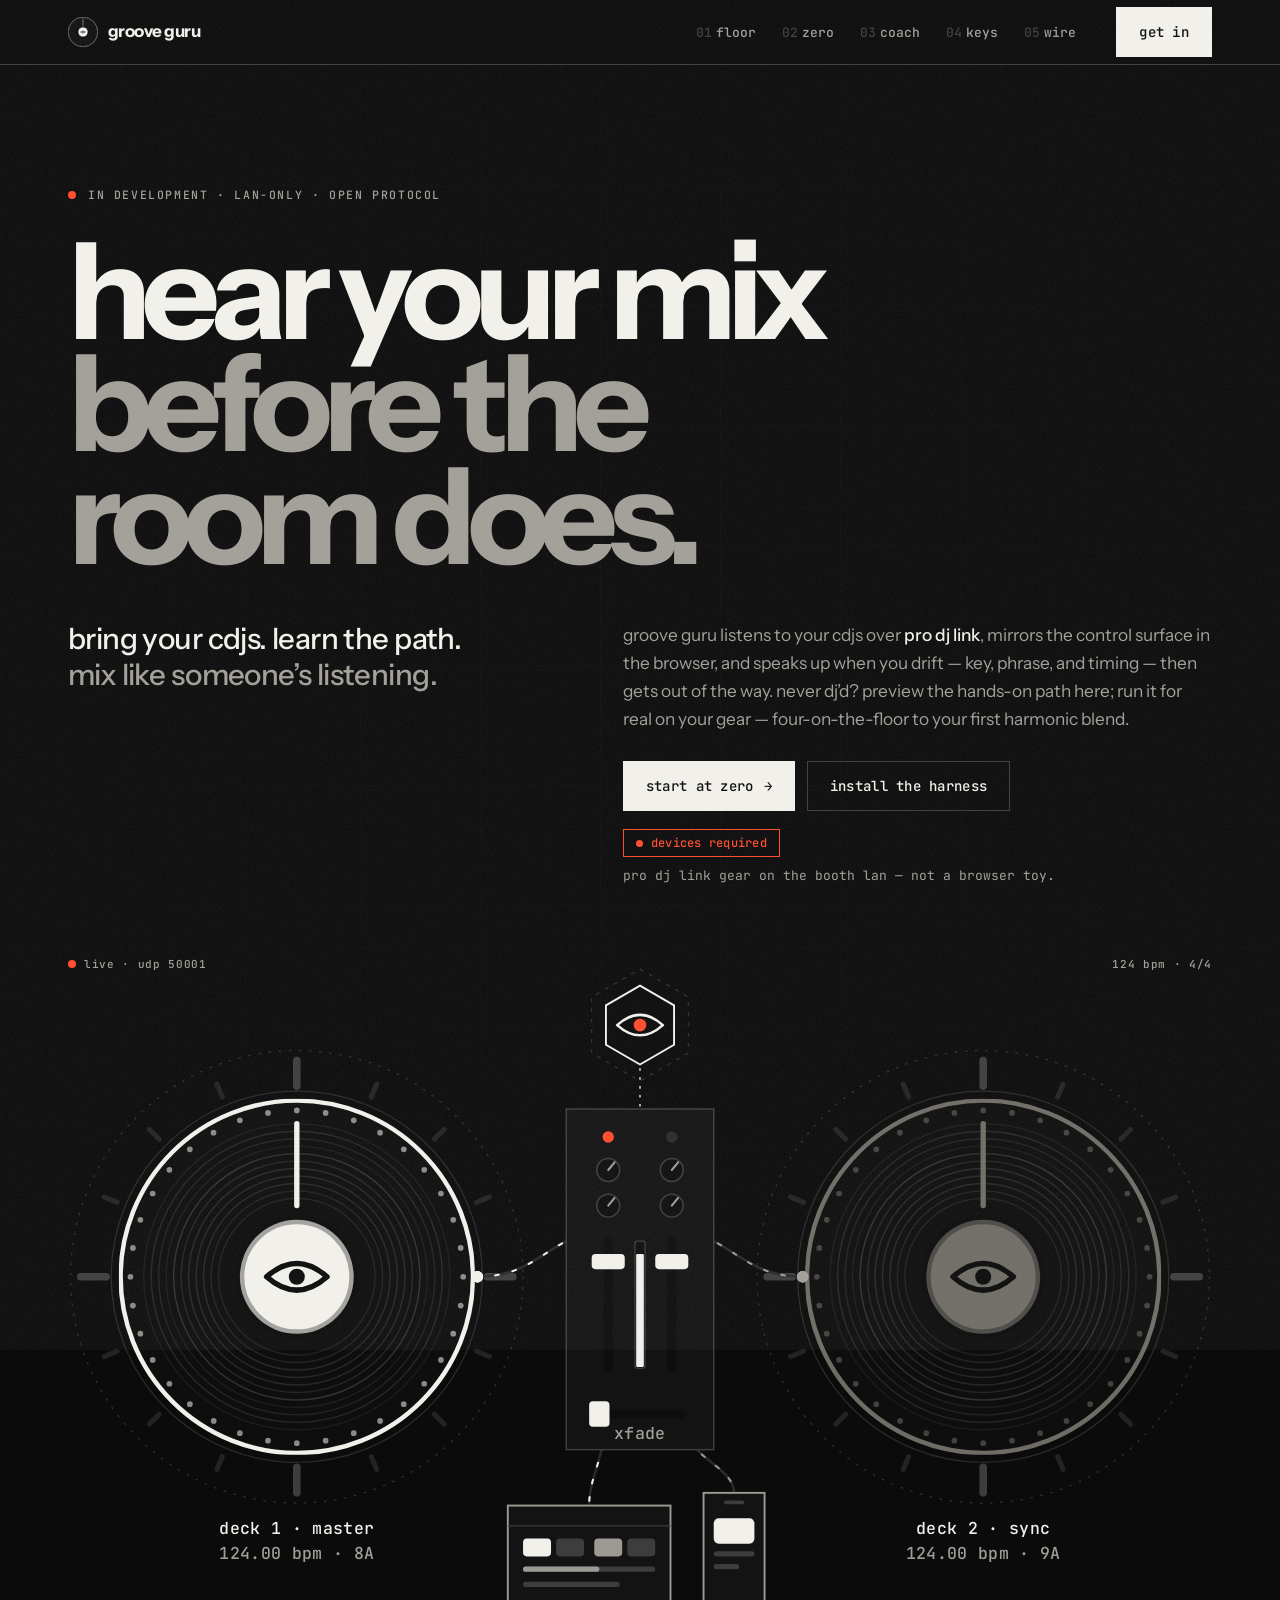
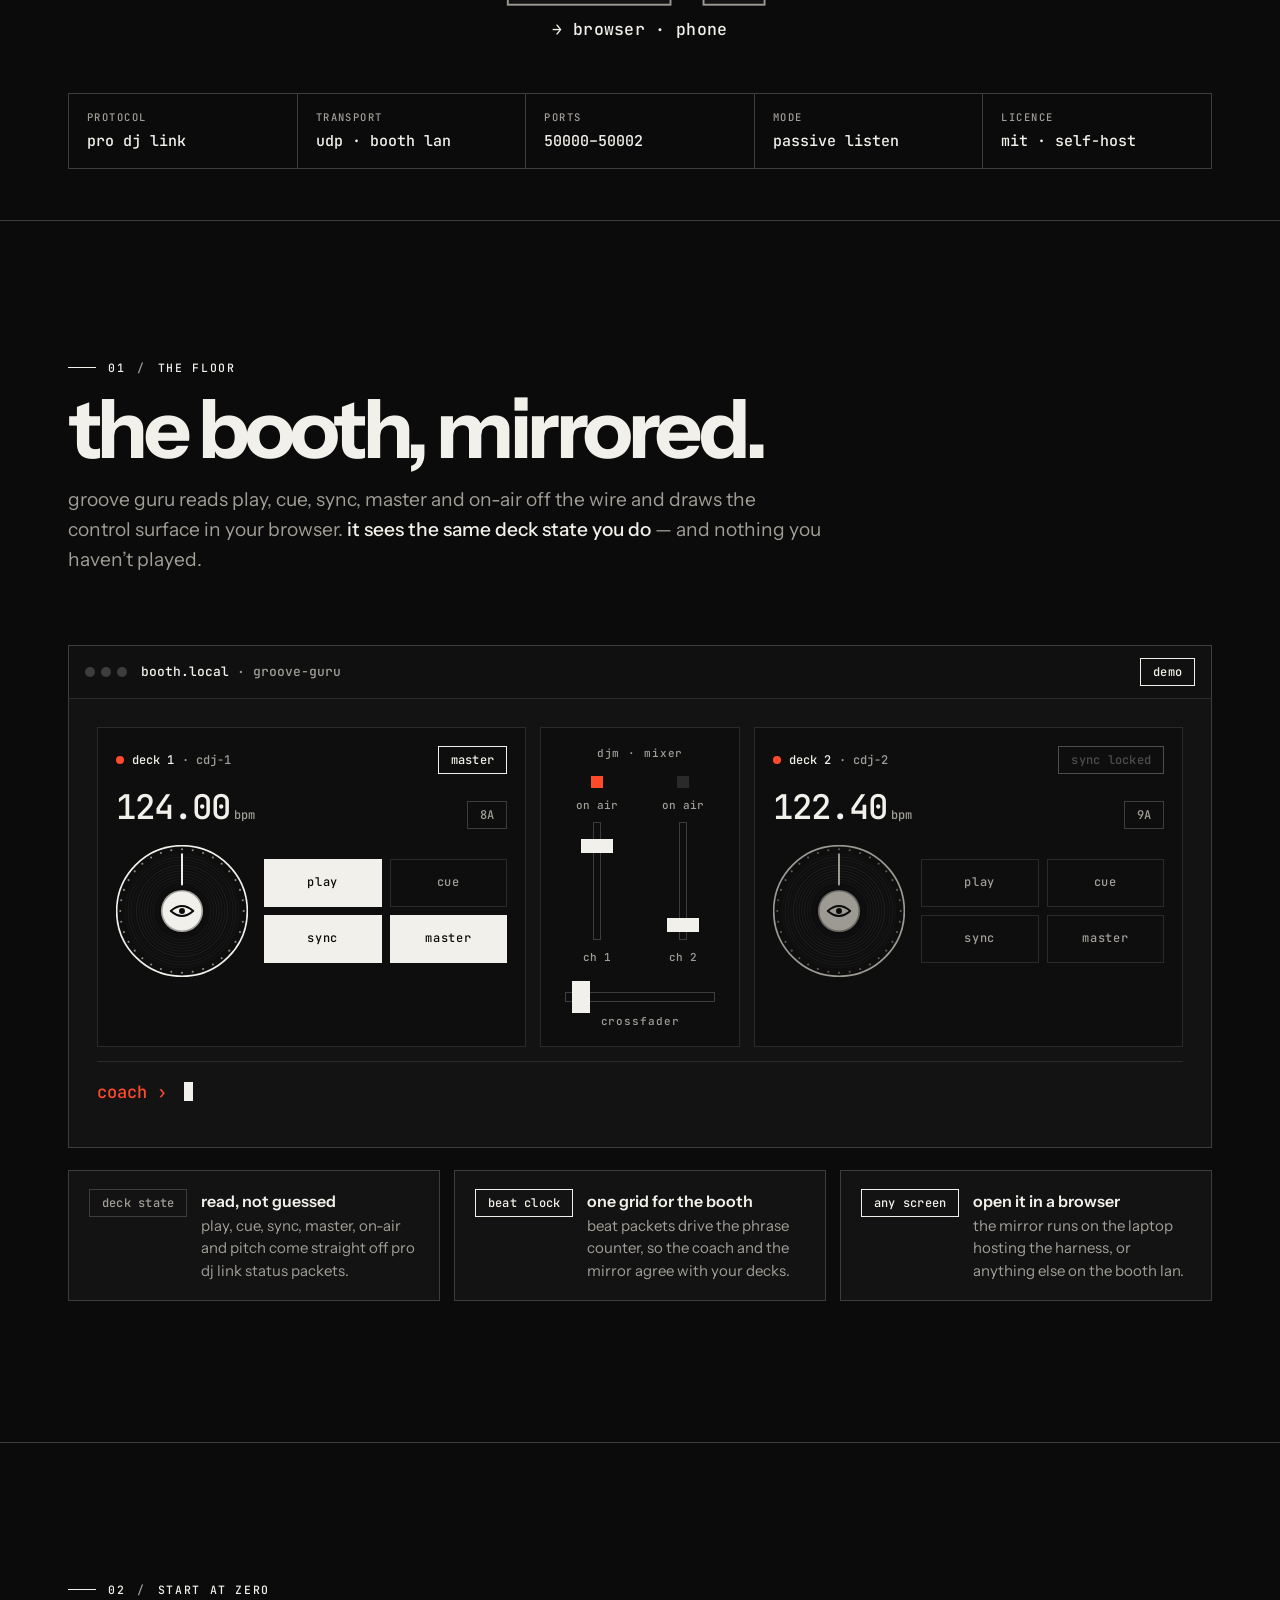
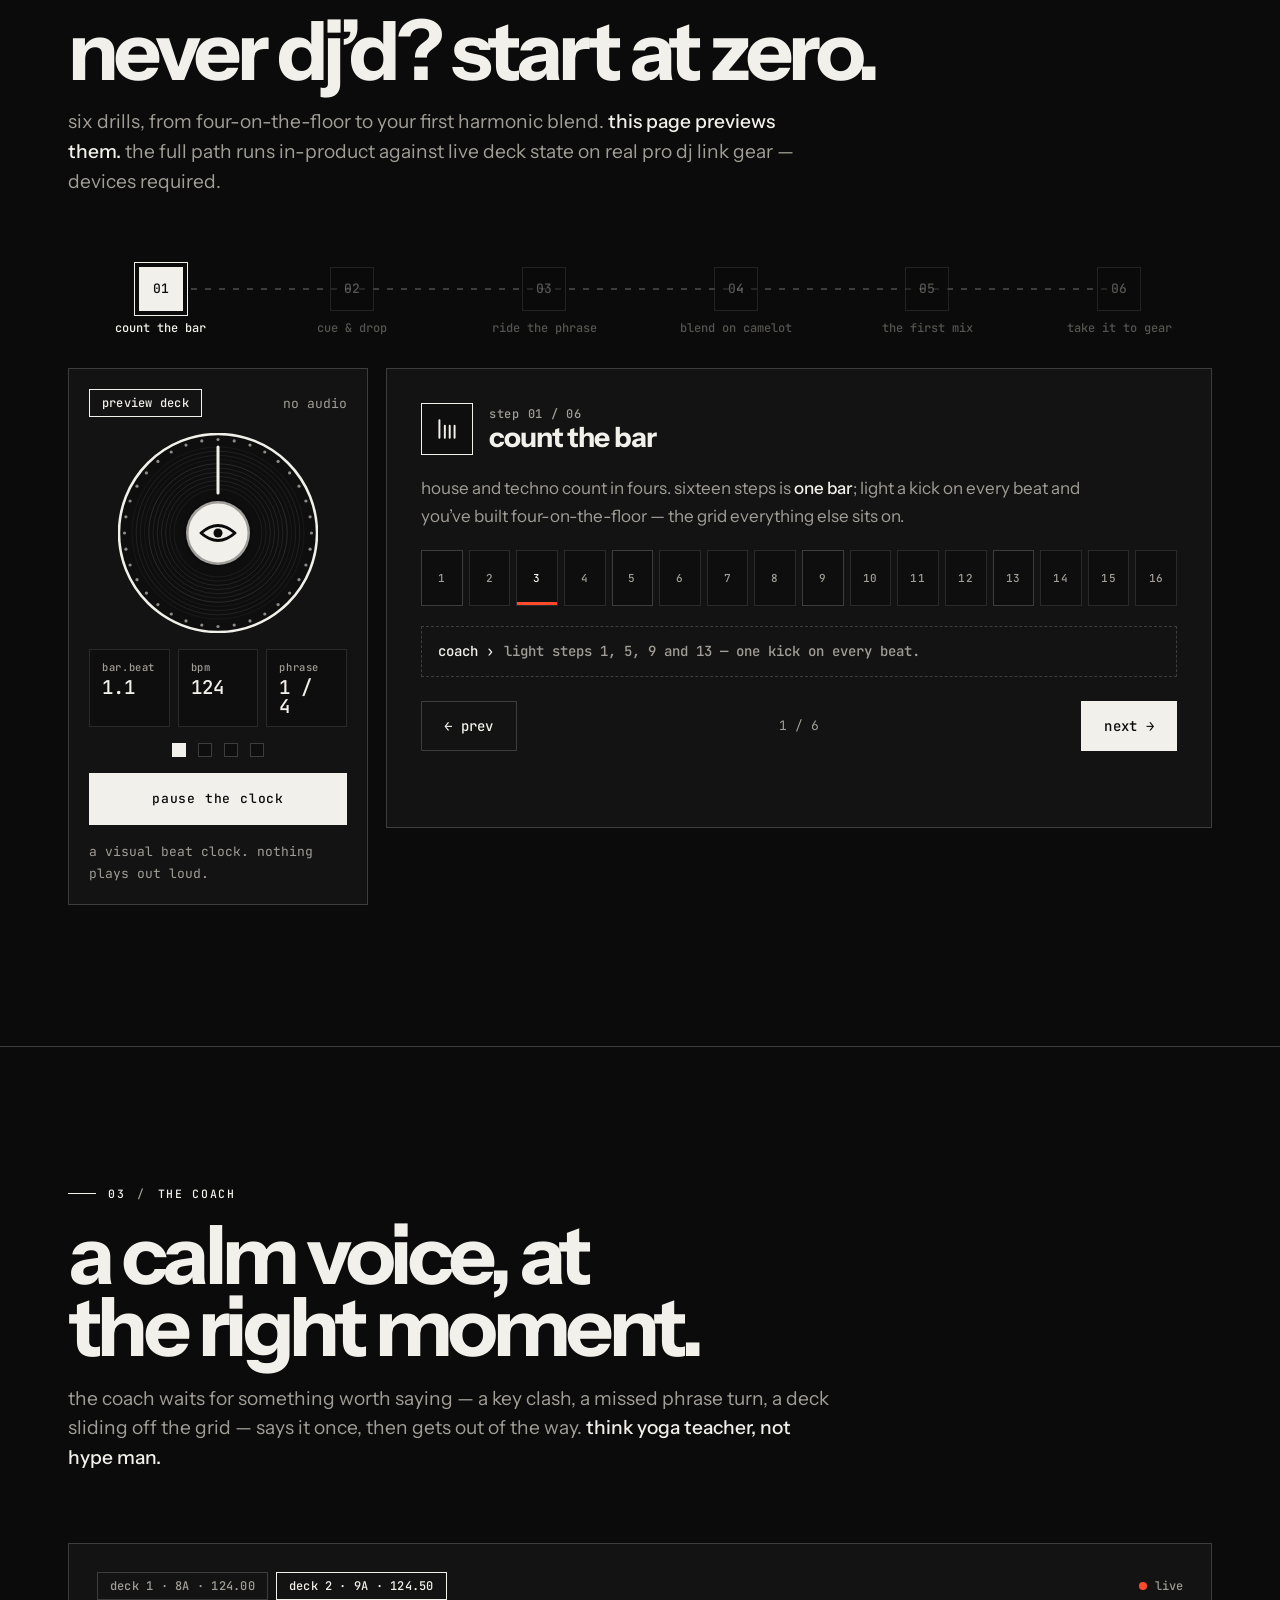
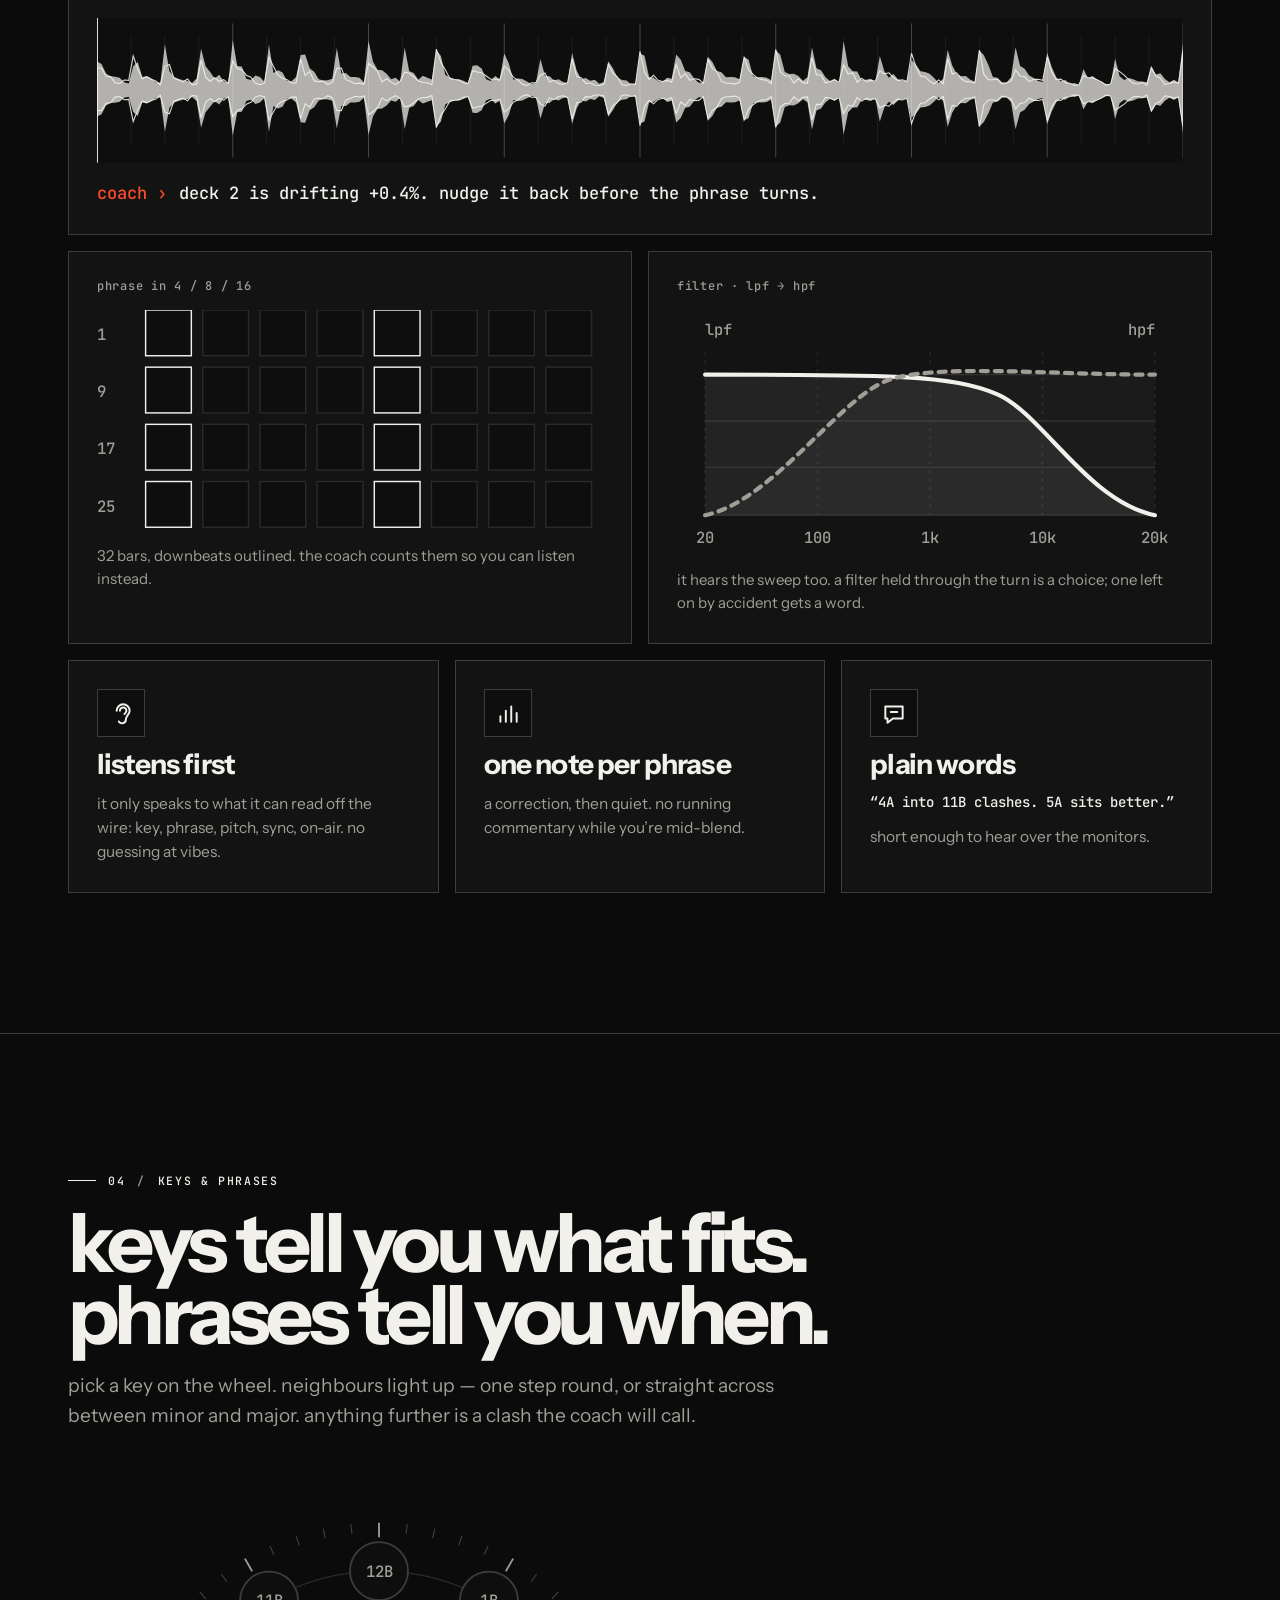
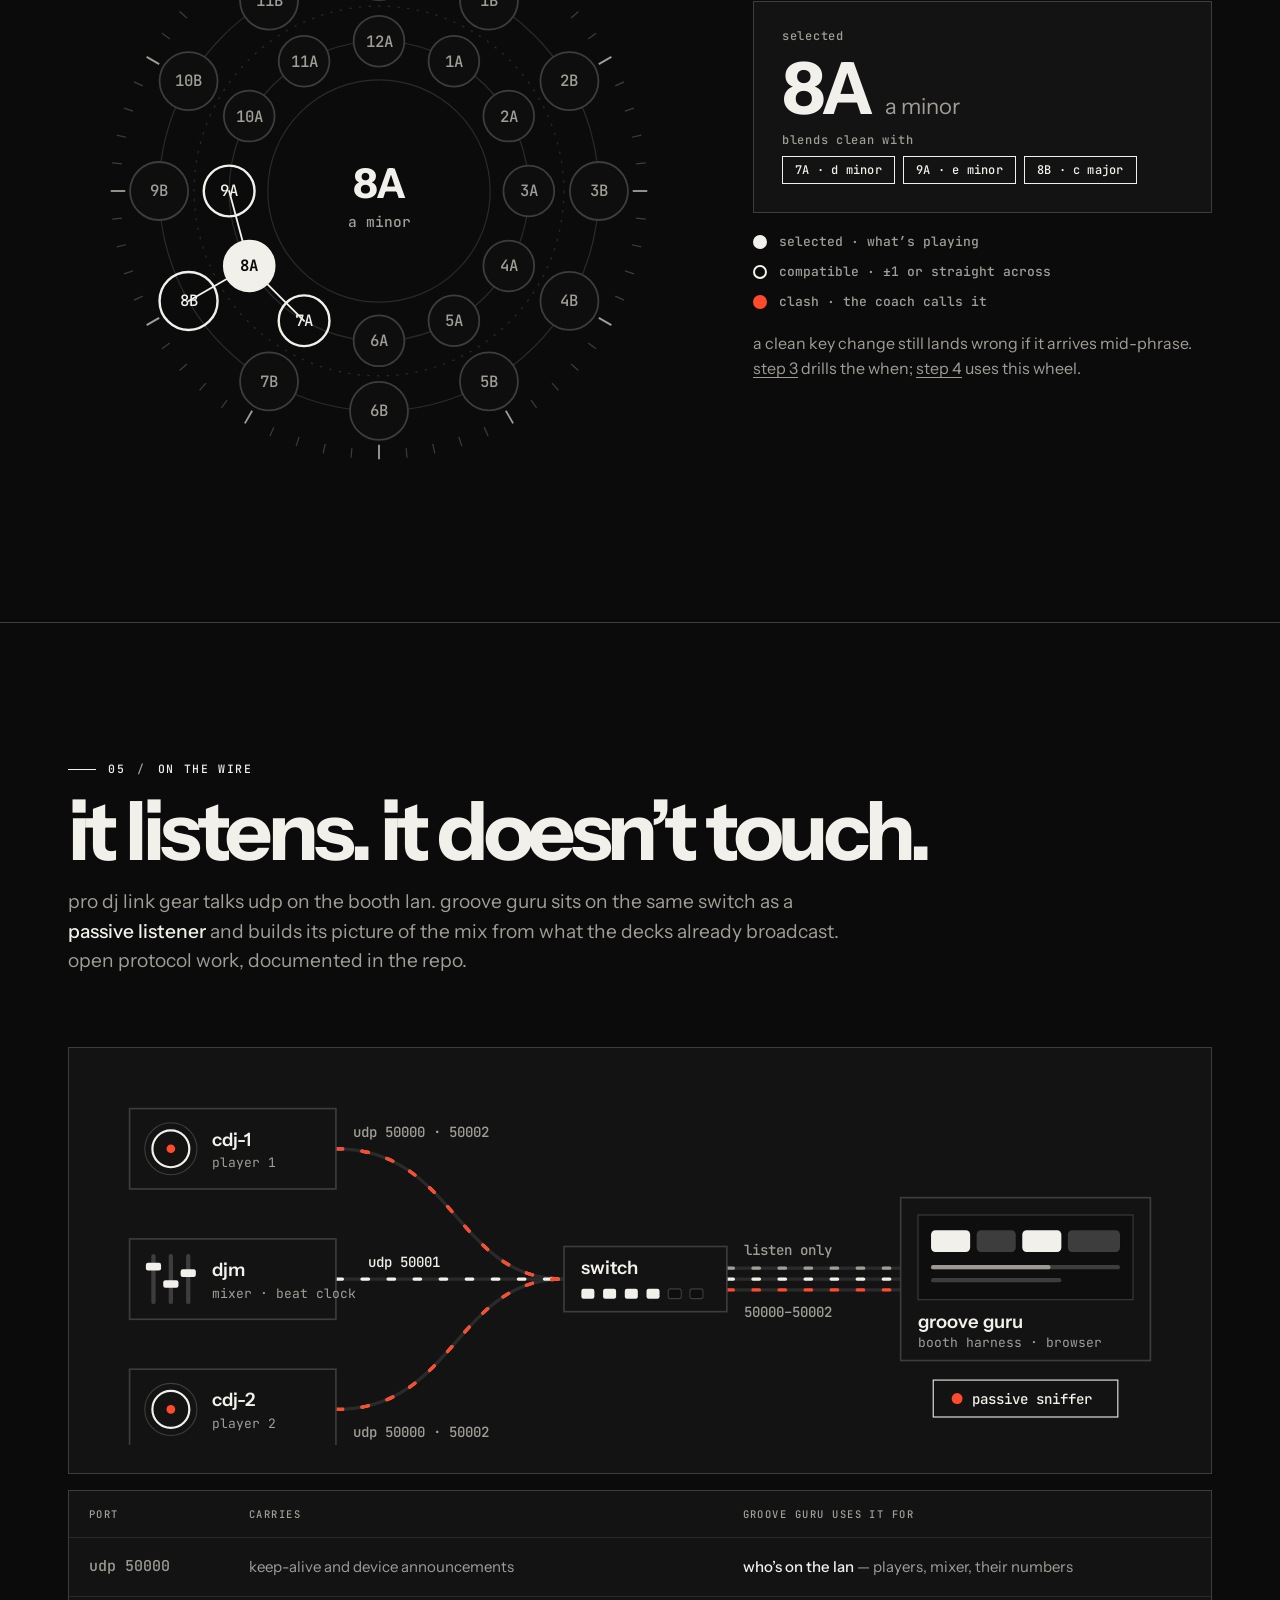
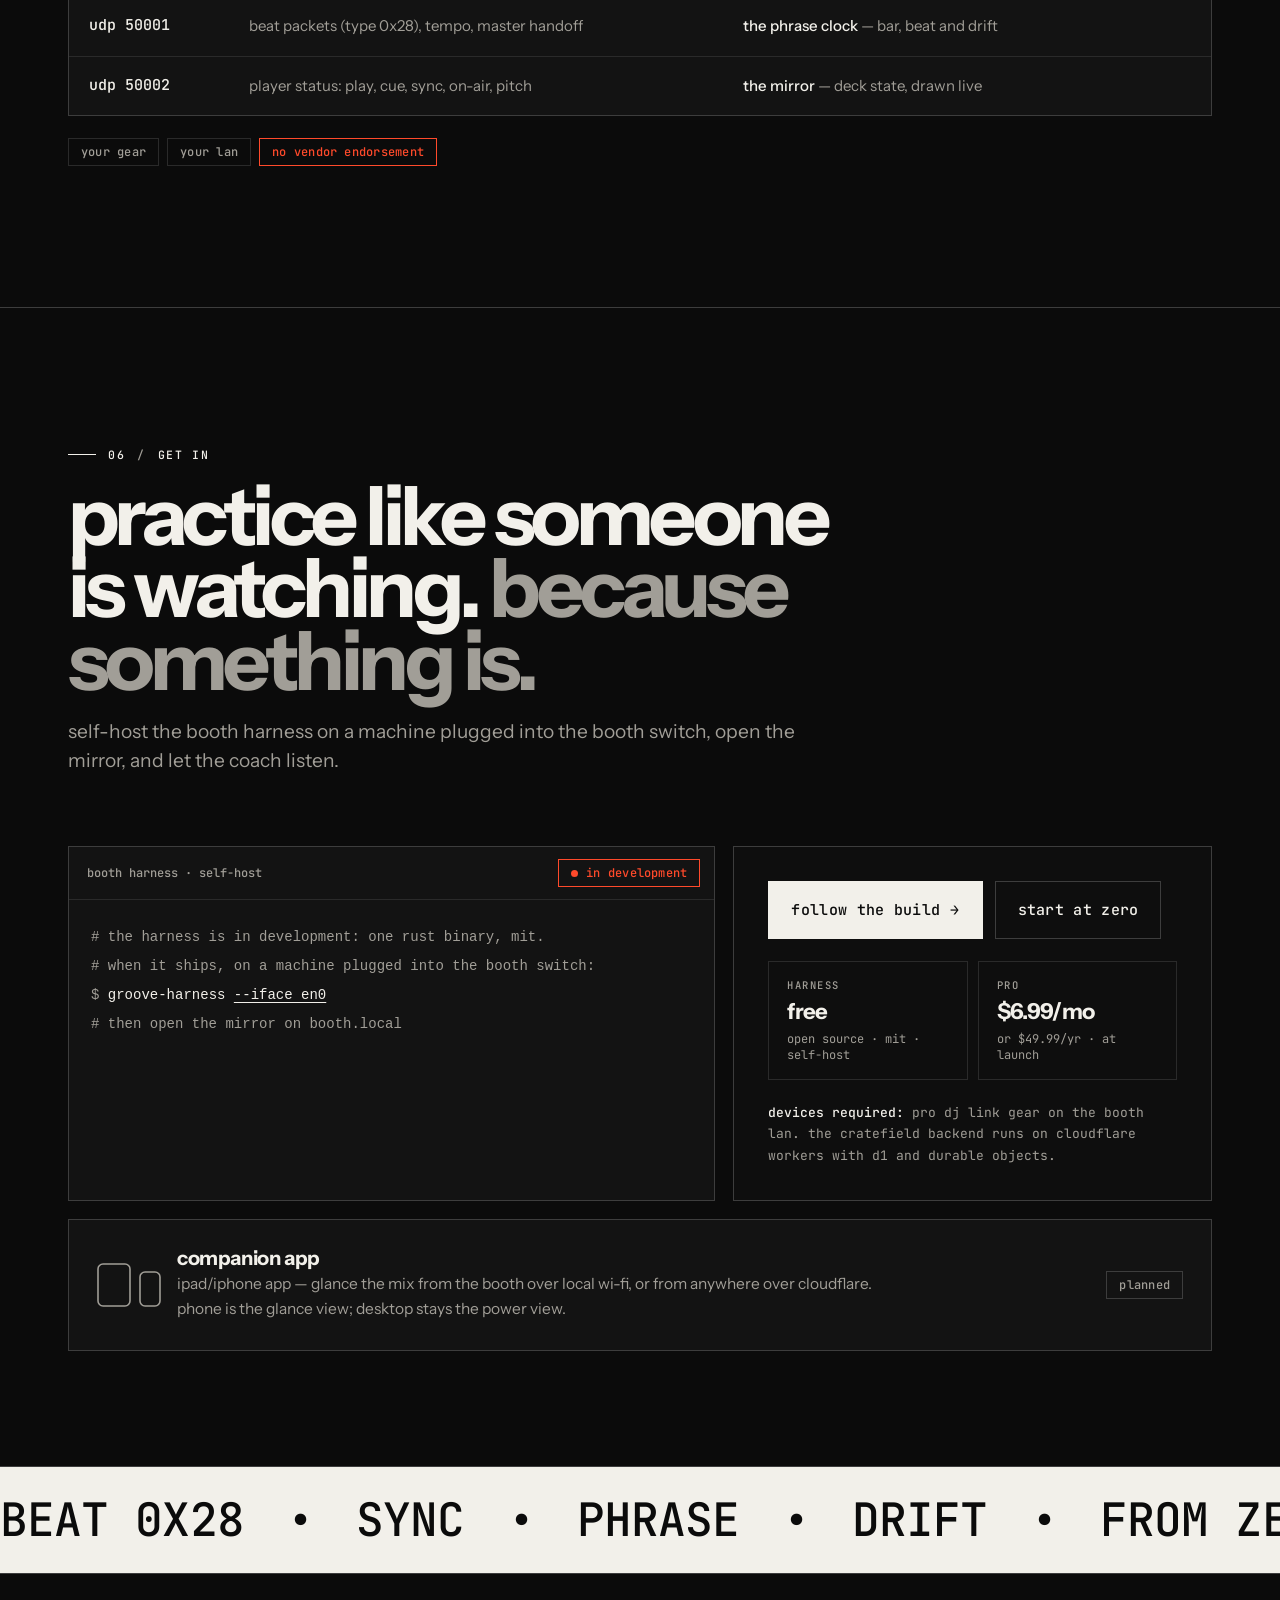
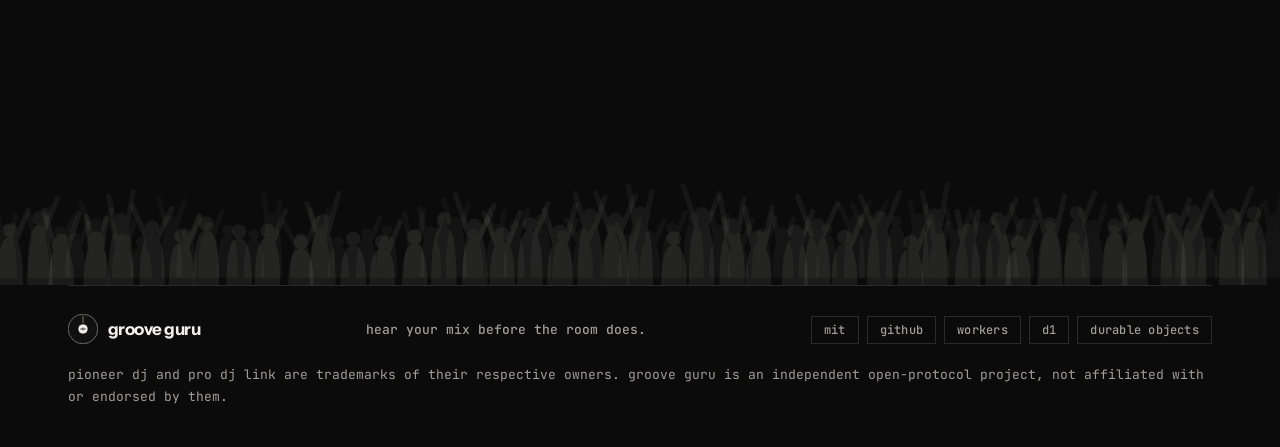
==== index.html @ 41211558 "Concrete restyle from Claude Design; move to groove.guru Takes the updated design: monochrome off-wh" ====
<!doctype html>
<html lang="en">
<head>
<meta charset="utf-8">
<meta name="viewport" content="width=device-width, initial-scale=1">
<title>groove guru — hear your mix before the room does.</title>
<meta name="description" content="a dj tutor that listens to your pro dj link gear on the booth lan, mirrors the decks in your browser and coaches key, phrase and timing. devices required. preview the zero → booth path free.">
<link rel="canonical" href="https://groove.guru/">
<meta name="robots" content="index, follow">
<meta name="theme-color" content="#0b0b0b">
<meta name="color-scheme" content="dark">
<meta property="og:type" content="website">
<meta property="og:site_name" content="groove guru">
<meta property="og:title" content="groove guru — hear your mix before the room does.">
<meta property="og:description" content="practice like someone is watching. because something is. a dj tutor for pro dj link gear.">
<meta property="og:url" content="https://groove.guru/">
<meta property="og:image" content="https://groove.guru/assets/og.png">
<meta property="og:image:width" content="1200">
<meta property="og:image:height" content="630">
<meta property="og:image:alt" content="groove guru: two platters around a mixer, off-white on black">
<meta name="twitter:card" content="summary_large_image">
<meta name="twitter:title" content="groove guru — hear your mix before the room does.">
<meta name="twitter:description" content="practice like someone is watching. because something is.">
<meta name="twitter:image" content="https://groove.guru/assets/og.png">
<link rel="icon" href="/assets/favicon.svg" type="image/svg+xml">
<link rel="apple-touch-icon" href="/assets/apple-touch-icon.png">
<link rel="manifest" href="/site.webmanifest">
<link rel="preconnect" href="https://fonts.googleapis.com">
<link rel="preconnect" href="https://fonts.gstatic.com" crossorigin>
<link rel="stylesheet" href="https://fonts.googleapis.com/css2?family=Instrument+Sans:wght@400;500;600;700&family=JetBrains+Mono:wght@400;500&display=swap">
<link rel="stylesheet" href="/assets/groove.css">
<script type="application/ld+json">[{"@context":"https://schema.org","@type":"Organization","name":"Groove Guru","url":"https://groove.guru/","logo":"https://groove.guru/assets/favicon.svg","sameAs":["https://github.com/Groove-Guru"]},{"@context":"https://schema.org","@type":"WebSite","name":"Groove Guru","url":"https://groove.guru/","description":"a dj tutor that listens to pro dj link gear on the booth lan and coaches your mix."},{"@context":"https://schema.org","@type":"SoftwareApplication","name":"Groove Guru","applicationCategory":"MultimediaApplication","operatingSystem":"macOS, Linux, Windows (booth harness); any modern browser (mirror)","description":"DJ tutor that listens to Pioneer Pro DJ Link gear on the LAN, mirrors deck state in the browser and coaches key, phrase and timing. Requires Pro DJ Link devices.","url":"https://groove.guru/","license":"https://opensource.org/licenses/MIT","offers":[{"@type":"Offer","name":"booth harness (open source)","price":"0","priceCurrency":"USD"},{"@type":"Offer","name":"Pro monthly","price":"6.99","priceCurrency":"USD","priceSpecification":{"@type":"UnitPriceSpecification","price":"6.99","priceCurrency":"USD","billingDuration":"P1M","unitCode":"MON"}},{"@type":"Offer","name":"Pro yearly","price":"49.99","priceCurrency":"USD","priceSpecification":{"@type":"UnitPriceSpecification","price":"49.99","priceCurrency":"USD","billingDuration":"P1Y","unitCode":"ANN"}}]}]</script>
<script src="/assets/groove.js" defer></script>
</head>
<body id="top">
<a class="skip" href="#main">skip to content</a>
<svg width="0" height="0" style="position:absolute" aria-hidden="true" focusable="false"><defs>
<symbol id="gg-platter" viewBox="-100 -100 200 200"><circle r="99" fill="#0e0e0e" stroke="currentColor" stroke-width="2.5"/><g fill="currentColor" opacity=".55"><circle cx="93.5" cy="0" r="1.6"/><circle cx="92.1" cy="16.2" r="1.6"/><circle cx="87.9" cy="32" r="1.6"/><circle cx="81" cy="46.7" r="1.6"/><circle cx="71.6" cy="60.1" r="1.6"/><circle cx="60.1" cy="71.6" r="1.6"/><circle cx="46.8" cy="81" r="1.6"/><circle cx="32" cy="87.9" r="1.6"/><circle cx="16.2" cy="92.1" r="1.6"/><circle cx="0" cy="93.5" r="1.6"/><circle cx="-16.2" cy="92.1" r="1.6"/><circle cx="-32" cy="87.9" r="1.6"/><circle cx="-46.7" cy="81" r="1.6"/><circle cx="-60.1" cy="71.6" r="1.6"/><circle cx="-71.6" cy="60.1" r="1.6"/><circle cx="-81" cy="46.7" r="1.6"/><circle cx="-87.9" cy="32" r="1.6"/><circle cx="-92.1" cy="16.2" r="1.6"/><circle cx="-93.5" cy="0" r="1.6"/><circle cx="-92.1" cy="-16.2" r="1.6"/><circle cx="-87.9" cy="-32" r="1.6"/><circle cx="-81" cy="-46.8" r="1.6"/><circle cx="-71.6" cy="-60.1" r="1.6"/><circle cx="-60.1" cy="-71.6" r="1.6"/><circle cx="-46.8" cy="-81" r="1.6"/><circle cx="-32" cy="-87.9" r="1.6"/><circle cx="-16.2" cy="-92.1" r="1.6"/><circle cx="0" cy="-93.5" r="1.6"/><circle cx="16.2" cy="-92.1" r="1.6"/><circle cx="32" cy="-87.9" r="1.6"/><circle cx="46.8" cy="-81" r="1.6"/><circle cx="60.1" cy="-71.6" r="1.6"/><circle cx="71.6" cy="-60.1" r="1.6"/><circle cx="81" cy="-46.8" r="1.6"/><circle cx="87.9" cy="-32" r="1.6"/><circle cx="92.1" cy="-16.2" r="1.6"/></g><circle r="86" fill="none" stroke="#3d3d3d" stroke-width=".8" opacity="0.3"/><circle r="81.8" fill="none" stroke="#3d3d3d" stroke-width=".8" opacity="0.55"/><circle r="77.6" fill="none" stroke="#3d3d3d" stroke-width=".8" opacity="0.47"/><circle r="73.4" fill="none" stroke="#3d3d3d" stroke-width=".8" opacity="0.32"/><circle r="69.2" fill="none" stroke="#3d3d3d" stroke-width=".8" opacity="0.77"/><circle r="65" fill="none" stroke="#3d3d3d" stroke-width=".8" opacity="0.52"/><circle r="60.8" fill="none" stroke="#3d3d3d" stroke-width=".8" opacity="0.58"/><circle r="56.6" fill="none" stroke="#3d3d3d" stroke-width=".8" opacity="0.56"/><circle r="52.4" fill="none" stroke="#3d3d3d" stroke-width=".8" opacity="0.56"/><circle r="48.2" fill="none" stroke="#3d3d3d" stroke-width=".8" opacity="0.45"/><circle r="44" fill="none" stroke="#3d3d3d" stroke-width=".8" opacity="0.42"/><path d="M0 -40V-86" stroke="currentColor" stroke-width="3" stroke-linecap="round"/><circle r="32" fill="currentColor"/><circle r="32" fill="none" stroke="#0b0b0b" stroke-opacity=".35" stroke-width="5"/><path d="M-17 0Q0 -15 17 0Q0 15 -17 0Z" fill="none" stroke="#0b0b0b" stroke-width="3" stroke-linejoin="round"/><circle r="4.5" fill="#0b0b0b"/></symbol>
<symbol id="gg-check" viewBox="0 0 24 24"><path d="M5 12.5l4.5 4.5L19 7" fill="none" stroke="currentColor" stroke-width="2.4" stroke-linecap="round" stroke-linejoin="round"/></symbol>
</defs></svg>
<header class="top">
 <div class="wrap top__in">
  <a class="brand" href="#top"><svg class="platter " viewBox="0 0 200 200" aria-hidden="true" focusable="false"><g class="spin"><use href="#gg-platter" width="200" height="200"/></g></svg><span>groove guru</span></a>
  <nav class="nav" aria-label="primary">
   <a href="#floor"><span>01</span>floor</a><a href="#zero"><span>02</span>zero</a><a href="#how"><span>03</span>coach</a><a href="#keys"><span>04</span>keys</a><a href="#wire"><span>05</span>wire</a>
  </nav>
  <a class="btn btn--primary btn--sm" href="#get-in">get in</a>
 </div>
</header>
<main id="main">
<section class="hero" aria-labelledby="hero-title">
 <div class="hero__grid" aria-hidden="true"></div>
 <div class="hero__glow hero__glow--a" aria-hidden="true"></div><div class="hero__glow hero__glow--b" aria-hidden="true"></div><div class="hero__glow hero__glow--c" aria-hidden="true"></div>
 <div class="wrap">
  <p class="kicker"><span class="beacon" aria-hidden="true"></span>in development · lan-only · open protocol</p>
  <h1 class="h-hero" id="hero-title">hear your mix <em>before the room does.</em></h1>
  <div class="hero__cols">
   <p class="hero__sub">bring your cdjs. learn the path. <span>mix like someone’s listening.</span></p>
   <div>
    <p class="lede">groove guru listens to your cdjs over <strong>pro dj link</strong>, mirrors the control surface in the browser, and speaks up when you drift — key, phrase, and timing — then gets out of the way. never dj’d? preview the hands-on path here; run it for real on your gear — four-on-the-floor to your first harmonic blend.</p>
    <div class="actions"><a class="btn btn--primary" href="#step-1">start at zero <span class="arr">→</span></a><a class="btn btn--ghost" href="#install">install the harness</a></div>
    <p class="fine"><span class="chip chip--amber"><span class="st"></span>devices required</span>pro dj link gear on the booth lan — not a browser toy.</p>
   </div>
  </div>
  <div class="scene-wrap">
   <span class="scene__tag scene__tag--l"><span class="beacon"></span>live · udp 50001</span><span class="scene__tag scene__tag--r">124 bpm · 4/4</span>
   <svg class="scene" viewBox="0 0 900 540" aria-hidden="true" focusable="false">
<defs><radialGradient id="hg-floor"><stop offset="0" stop-color="#3b3935" stop-opacity=".3"/><stop offset="1" stop-color="#3b3935" stop-opacity="0"/></radialGradient><radialGradient id="hg-badge"><stop offset="0" stop-color="#f2f0ea" stop-opacity=".6"/><stop offset="1" stop-color="#f2f0ea" stop-opacity="0"/></radialGradient><radialGradient id="hg-l"><stop offset=".55" stop-color="#f2f0ea" stop-opacity="0"/><stop offset=".8" stop-color="#f2f0ea" stop-opacity=".16"/><stop offset="1" stop-color="#f2f0ea" stop-opacity="0"/></radialGradient><radialGradient id="hg-r"><stop offset=".55" stop-color="#9d9a93" stop-opacity="0"/><stop offset=".8" stop-color="#9d9a93" stop-opacity=".14"/><stop offset="1" stop-color="#9d9a93" stop-opacity="0"/></radialGradient></defs>


<circle class="sc-ring" cx="180" cy="250" r="146"/><circle class="sc-ring sc-ring--hot" cx="180" cy="250" r="178"/>
<circle class="sc-ring" cx="720" cy="250" r="146"/><circle class="sc-ring sc-ring--hot" cx="720" cy="250" r="178"/>
<line class="tick tick--down" style="--i:0" x1="180" y1="100" x2="180" y2="80"/><line class="tick" style="--i:1" x1="238.6" y1="108.6" x2="242.8" y2="98.5"/><line class="tick" style="--i:2" x1="288.2" y1="141.8" x2="296" y2="134"/><line class="tick" style="--i:3" x1="321.4" y1="191.4" x2="331.5" y2="187.2"/><line class="tick tick--down" style="--i:4" x1="330" y1="250" x2="350" y2="250"/><line class="tick" style="--i:5" x1="321.4" y1="308.6" x2="331.5" y2="312.8"/><line class="tick" style="--i:6" x1="288.2" y1="358.2" x2="296" y2="366"/><line class="tick" style="--i:7" x1="238.6" y1="391.4" x2="242.8" y2="401.5"/><line class="tick tick--down" style="--i:8" x1="180" y1="400" x2="180" y2="420"/><line class="tick" style="--i:9" x1="121.4" y1="391.4" x2="117.2" y2="401.5"/><line class="tick" style="--i:10" x1="71.8" y1="358.2" x2="64" y2="366"/><line class="tick" style="--i:11" x1="38.6" y1="308.6" x2="28.5" y2="312.8"/><line class="tick tick--down" style="--i:12" x1="30" y1="250" x2="10" y2="250"/><line class="tick" style="--i:13" x1="38.6" y1="191.4" x2="28.5" y2="187.2"/><line class="tick" style="--i:14" x1="71.8" y1="141.8" x2="64" y2="134"/><line class="tick" style="--i:15" x1="121.4" y1="108.6" x2="117.2" y2="98.5"/><line class="tick tick--down" style="--i:0" x1="720" y1="100" x2="720" y2="80"/><line class="tick" style="--i:1" x1="778.6" y1="108.6" x2="782.8" y2="98.5"/><line class="tick" style="--i:2" x1="828.2" y1="141.8" x2="836" y2="134"/><line class="tick" style="--i:3" x1="861.4" y1="191.4" x2="871.5" y2="187.2"/><line class="tick tick--down" style="--i:4" x1="870" y1="250" x2="890" y2="250"/><line class="tick" style="--i:5" x1="861.4" y1="308.6" x2="871.5" y2="312.8"/><line class="tick" style="--i:6" x1="828.2" y1="358.2" x2="836" y2="366"/><line class="tick" style="--i:7" x1="778.6" y1="391.4" x2="782.8" y2="401.5"/><line class="tick tick--down" style="--i:8" x1="720" y1="400" x2="720" y2="420"/><line class="tick" style="--i:9" x1="661.4" y1="391.4" x2="657.2" y2="401.5"/><line class="tick" style="--i:10" x1="611.8" y1="358.2" x2="604" y2="366"/><line class="tick" style="--i:11" x1="578.6" y1="308.6" x2="568.5" y2="312.8"/><line class="tick tick--down" style="--i:12" x1="570" y1="250" x2="550" y2="250"/><line class="tick" style="--i:13" x1="578.6" y1="191.4" x2="568.5" y2="187.2"/><line class="tick" style="--i:14" x1="611.8" y1="141.8" x2="604" y2="134"/><line class="tick" style="--i:15" x1="661.4" y1="108.6" x2="657.2" y2="98.5"/>
<g class="spin" style="transform-origin:180px 250px"><use href="#gg-platter" x="40" y="110" width="280" height="280" style="color:#f2f0ea"/></g>
<g class="spin" style="transform-origin:720px 250px;animation-delay:-.7s"><use href="#gg-platter" x="580" y="110" width="280" height="280" style="color:#6f6c66"/></g>
<path class="wire-bg" d="M322 250 C372 250 380 214 425 214 L425 340 C425 392 410 404 410 430"/><path class="wire-bg" d="M578 250 C528 250 520 214 475 214 L475 340 C475 392 524 396 524 420"/>
<path class="wire-fx" d="M322 250 C372 250 380 214 425 214 L425 340 C425 392 410 404 410 430" stroke="#f2f0ea"/><path class="wire-fx" d="M578 250 C528 250 520 214 475 214 L475 340 C475 392 524 396 524 420" stroke="#9d9a93"/>
<line x1="450" y1="86" x2="450" y2="118" stroke="#f2f0ea" stroke-width="1.5" stroke-dasharray="2 5" opacity=".7"/>
<rect class="mx" x="392" y="118" width="116" height="268" rx="0"/>
<circle class="lamp lamp--on" cx="425" cy="140" r="4.5"/><circle class="lamp lamp--b" cx="475" cy="140" r="4.5"/>
<circle class="knob" cx="425" cy="166" r="9"/><line class="knob-i" x1="425" y1="166" x2="430" y2="160"/><circle class="knob" cx="475" cy="166" r="9"/><line class="knob-i" x1="475" y1="166" x2="480" y2="160"/><circle class="knob" cx="425" cy="194" r="9"/><line class="knob-i" x1="425" y1="194" x2="430" y2="188"/><circle class="knob" cx="475" cy="194" r="9"/><line class="knob-i" x1="475" y1="194" x2="480" y2="188"/>
<line class="trk" x1="425" y1="222" x2="425" y2="322"/><line class="trk" x1="475" y1="222" x2="475" y2="322"/>
<rect class="trk-o" x="446" y="222" width="8" height="100" rx="2" fill="#0e0e0e"/><rect class="meter" x="447" y="232" width="6" height="89" rx="1"/>
<rect class="fthumb fthumb--a" x="412" y="232" width="26" height="12" rx="3"/><rect class="fthumb fthumb--b" x="462" y="232" width="26" height="12" rx="3"/>
<line class="trk" x1="418" y1="358" x2="482" y2="358"/><rect class="xthumb" x="410" y="348" width="16" height="20" rx="3"/>
<text class="sc-lbl" x="450" y="378" text-anchor="middle" font-size="10">xfade</text>
<circle class="courier " r="4.5" cx="0" cy="0" style="offset-path:path('M322 250 C372 250 380 214 425 214 L425 340 C425 392 410 404 410 430');animation-delay:calc(var(--beat) * 0)"/><circle class="courier " r="4.5" cx="0" cy="0" style="offset-path:path('M322 250 C372 250 380 214 425 214 L425 340 C425 392 410 404 410 430');animation-delay:calc(var(--beat) * -1.33)"/><circle class="courier " r="4.5" cx="0" cy="0" style="offset-path:path('M322 250 C372 250 380 214 425 214 L425 340 C425 392 410 404 410 430');animation-delay:calc(var(--beat) * -2.67)"/><circle class="courier courier--c" r="4.5" cx="0" cy="0" style="offset-path:path('M578 250 C528 250 520 214 475 214 L475 340 C475 392 524 396 524 420');animation-delay:calc(var(--beat) * 0)"/><circle class="courier courier--c" r="4.5" cx="0" cy="0" style="offset-path:path('M578 250 C528 250 520 214 475 214 L475 340 C475 392 524 396 524 420');animation-delay:calc(var(--beat) * -1.33)"/><circle class="courier courier--c" r="4.5" cx="0" cy="0" style="offset-path:path('M578 250 C528 250 520 214 475 214 L475 340 C475 392 524 396 524 420');animation-delay:calc(var(--beat) * -2.67)"/>
<rect class="dev" x="346" y="430" width="128" height="78" rx="0"/><line class="devline" x1="346" y1="446" x2="474" y2="446"/>
<rect class="devpad devpad--l" x="358" y="456" width="22" height="14" rx="3"/><rect class="devpad" x="384" y="456" width="22" height="14" rx="3"/><rect class="devpad devpad--m" x="414" y="456" width="22" height="14" rx="3"/><rect class="devpad" x="440" y="456" width="22" height="14" rx="3"/>
<rect class="devpad" x="358" y="478" width="104" height="4" rx="2"/><rect class="devpad devpad--m" x="358" y="478" width="60" height="4" rx="2"/><rect class="devpad" x="358" y="490" width="76" height="4" rx="2"/>
<rect class="dev" x="500" y="420" width="48" height="88" rx="0"/><rect class="devpad" x="516" y="426" width="16" height="3" rx="1.5"/><rect class="devpad devpad--l" x="508" y="440" width="32" height="20" rx="4"/><rect class="devpad" x="508" y="466" width="32" height="4" rx="2"/><rect class="devpad" x="508" y="476" width="20" height="4" rx="2"/>
<g class="badge"><polygon class="hex-o" points="450,8 488.1,30 488.1,74 450,96 411.9,74 411.9,30"/><polygon class="hex" points="450,21 476.8,36.5 476.8,67.5 450,83 423.2,67.5 423.2,36.5"/><path class="eye" d="M432 52Q450 36 468 52Q450 68 432 52Z"/><circle class="pupil" cx="450" cy="52" r="5"/></g>
<text class="sc-lbl sc-lbl--hot" x="180" y="452" text-anchor="middle">deck 1 · master</text><text class="sc-lbl" x="180" y="472" text-anchor="middle">124.00 bpm · 8A</text>
<text class="sc-lbl sc-lbl--hot" x="720" y="452" text-anchor="middle">deck 2 · sync</text><text class="sc-lbl" x="720" y="472" text-anchor="middle">124.00 bpm · 9A</text>
<text class="sc-lbl sc-lbl--lime" x="450" y="532" text-anchor="middle">→ browser · phone</text>
</svg>
  </div>
  <dl class="spec"><div><dt>protocol</dt><dd>pro dj link</dd></div><div><dt>transport</dt><dd>udp · booth lan</dd></div><div><dt>ports</dt><dd>50000–50002</dd></div><div><dt>mode</dt><dd>passive listen</dd></div><div><dt>licence</dt><dd>mit · self-host</dd></div></dl>
 </div>
</section>

<section class="section section--rule" id="floor" aria-labelledby="floor-title" style="--glow:rgba(157,154,147,0.081)">
 <span id="how-it-works"></span>
 <div class="wrap">
  <header class="section__head" data-reveal>
   <p class="eyebrow">01 <b>/</b> the floor</p>
   <h2 class="h2" id="floor-title">the booth, mirrored.</h2>
   <p class="lead">groove guru reads play, cue, sync, master and on-air off the wire and draws the control surface in your browser. <strong>it sees the same deck state you do</strong> — and nothing you haven’t played.</p>
  </header>
  <figure class="window" data-reveal><div class="window__bar"><span class="window__dots" aria-hidden="true"><i></i><i></i><i></i></span><span class="window__title"><b>booth.local</b> · groove-guru</span><span class="chip chip--demo">demo</span></div>
<div class="mirror" aria-hidden="true">
<div class="deck"><div class="deck__top"><span class="deck__id"><span class="beacon"></span><b>deck 1</b> · cdj-1</span><span class="chip chip--mag">master</span></div><div class="deck__read"><span class="deck__bpm">124.00<small>bpm</small></span><span class="chip chip--cyan">8A</span></div><div class="deck__body"><svg class="platter " viewBox="0 0 200 200" aria-hidden="true" focusable="false"><g class="spin"><use href="#gg-platter" width="200" height="200"/></g></svg><div class="pads"><span class="pad pad--play is-on">play</span><span class="pad pad--cue">cue</span><span class="pad pad--sync is-on">sync</span><span class="pad pad--master is-on">master</span></div></div></div>
<div class="mixer"><p class="mixer__lbl">djm · mixer</p><div class="mixer__chs"><div class="ch"><span class="lampx is-on"></span>on air<span class="vf is-on"><i></i></span>ch 1</div><div class="ch"><span class="lampx is-on" data-m="air"></span>on air<span class="vf is-on" data-m="air"><i></i></span>ch 2</div></div><div><div class="xfader is-on" data-m="xf"><i></i></div><p class="mixer__lbl">crossfader</p></div></div>
<div class="deck"><div class="deck__top"><span class="deck__id"><span class="beacon"></span><b>deck 2</b> · cdj-2</span><span class="chip chip--lime m-chip is-on" data-m="sync">sync locked</span></div><div class="deck__read"><span class="deck__bpm is-on" data-m="sync"><span class="bpm-a">122.40<small>bpm</small></span><span class="bpm-b">124.00<small>bpm</small></span></span><span class="chip chip--cyan">9A</span></div><div class="deck__body"><svg class="platter platter--cyan" data-m="play is-on" viewBox="0 0 200 200" aria-hidden="true" focusable="false"><g class="spin"><use href="#gg-platter" width="200" height="200"/></g></svg><div class="pads"><span class="pad pad--play is-on" data-m="play">play</span><span class="pad pad--cue" data-m="cue">cue</span><span class="pad pad--sync is-on" data-m="sync">sync</span><span class="pad pad--master">master</span></div></div></div>
<p class="mirror__cap"><span class="who">coach ›</span><span data-cap>deck 2 locked to 124. phrase turns in 8 — hold the blend till the one.</span></p>
</div><figcaption class="sr-only">demo loop: deck 2 cues, plays, syncs to 124 bpm and goes on air; the crossfader moves across and the coach says: deck 2 locked to 124. phrase turns in 8 — hold the blend till the one.</figcaption></figure>
  <div class="floor-notes">
   <div class="note" data-reveal="2"><span class="chip chip--cyan">deck state</span><p><b>read, not guessed</b>play, cue, sync, master, on-air and pitch come straight off pro dj link status packets.</p></div>
   <div class="note" data-reveal="3"><span class="chip chip--lime">beat clock</span><p><b>one grid for the booth</b>beat packets drive the phrase counter, so the coach and the mirror agree with your decks.</p></div>
   <div class="note" data-reveal="4"><span class="chip chip--mag">any screen</span><p><b>open it in a browser</b>the mirror runs on the laptop hosting the harness, or anything else on the booth lan.</p></div>
  </div>
 </div>
</section>

<section class="section section--rule" id="zero" aria-labelledby="zero-title" style="--glow:rgba(242,240,234,0.09)">
 <div class="wrap">
  <header class="section__head" data-reveal>
   <p class="eyebrow">02 <b>/</b> start at zero</p>
   <h2 class="h2" id="zero-title">never dj’d? start at zero.</h2>
   <p class="lead">six drills, from four-on-the-floor to your first harmonic blend. <strong>this page previews them.</strong> the full path runs in-product against live deck state on real pro dj link gear — devices required.</p>
  </header>
  <nav class="path" aria-label="zero to booth path"><svg class="path__spine" viewBox="0 0 1000 8" preserveAspectRatio="none" aria-hidden="true" focusable="false"><line class="spine-bg" x1="0" y1="4" x2="1000" y2="4" vector-effect="non-scaling-stroke"/><line class="spine-done" x1="0" y1="4" x2="0" y2="4" vector-effect="non-scaling-stroke"/></svg><ol class="path__list"><li><a class="path__node" href="#step-1"><span class="path__dot"><span>01</span><svg aria-hidden="true"><use href="#gg-check"/></svg></span><span class="path__label">count the bar</span><span class="path__state sr-only"></span></a></li><li><a class="path__node" href="#step-2"><span class="path__dot"><span>02</span><svg aria-hidden="true"><use href="#gg-check"/></svg></span><span class="path__label">cue & drop</span><span class="path__state sr-only"></span></a></li><li><a class="path__node" href="#step-3"><span class="path__dot"><span>03</span><svg aria-hidden="true"><use href="#gg-check"/></svg></span><span class="path__label">ride the phrase</span><span class="path__state sr-only"></span></a></li><li><a class="path__node" href="#step-4"><span class="path__dot"><span>04</span><svg aria-hidden="true"><use href="#gg-check"/></svg></span><span class="path__label">blend on camelot</span><span class="path__state sr-only"></span></a></li><li><a class="path__node" href="#step-5"><span class="path__dot"><span>05</span><svg aria-hidden="true"><use href="#gg-check"/></svg></span><span class="path__label">the first mix</span><span class="path__state sr-only"></span></a></li><li><a class="path__node" href="#step-6"><span class="path__dot"><span>06</span><svg aria-hidden="true"><use href="#gg-check"/></svg></span><span class="path__label">take it to gear</span><span class="path__state sr-only"></span></a></li></ol></nav>
  <p id="path-live" class="sr-only" aria-live="polite"></p>
  <div class="zero__stage">
   <aside class="minideck" data-js aria-label="preview deck"><div class="minideck__top"><span class="chip chip--demo">preview deck</span><span class="hint">no audio</span></div><div class="minideck__pl"><svg class="platter " viewBox="0 0 200 200" aria-hidden="true" focusable="false"><g class="spin"><use href="#gg-platter" width="200" height="200"/></g></svg></div><dl class="readout"><div><dt>bar.beat</dt><dd data-clock="pos">1.1</dd></div><div><dt>bpm</dt><dd>124</dd></div><div><dt>phrase</dt><dd data-clock="bar">1 / 4</dd></div></dl><div class="metro" aria-hidden="true"><i></i><i></i><i></i><i></i></div><button type="button" class="pad pad--wide pad--sync" data-clock="toggle" aria-pressed="true">pause the clock</button><p class="fine">a visual beat clock. nothing plays out loud.</p></aside>
   <ol class="lesson" aria-label="the six drills"><li class="lesson__step" id="step-1" data-title="count the bar" aria-labelledby="step-1-t"><div class="lesson__head"><span class="lesson__icon"><svg viewBox="0 0 24 24" aria-hidden="true" focusable="false"><path d="M5 4v16M10 9v11M14.5 9v11M19 9v11"/></svg></span><div><p class="lesson__n">step 01 / 06</p><h3 class="h3" id="step-1-t">count the bar</h3></div></div><p class="lesson__copy">house and techno count in fours. sixteen steps is <strong>one bar</strong>; light a kick on every beat and you’ve built four-on-the-floor — the grid everything else sits on.</p><div class="seq" role="group" aria-label="16-step sequencer"><button type="button" class="pad is-beat" aria-pressed="true" aria-label="step 1">1</button><button type="button" class="pad" aria-pressed="false" aria-label="step 2">2</button><button type="button" class="pad" aria-pressed="false" aria-label="step 3">3</button><button type="button" class="pad" aria-pressed="false" aria-label="step 4">4</button><button type="button" class="pad is-beat" aria-pressed="true" aria-label="step 5">5</button><button type="button" class="pad" aria-pressed="false" aria-label="step 6">6</button><button type="button" class="pad" aria-pressed="false" aria-label="step 7">7</button><button type="button" class="pad" aria-pressed="false" aria-label="step 8">8</button><button type="button" class="pad is-beat" aria-pressed="true" aria-label="step 9">9</button><button type="button" class="pad" aria-pressed="false" aria-label="step 10">10</button><button type="button" class="pad" aria-pressed="false" aria-label="step 11">11</button><button type="button" class="pad" aria-pressed="false" aria-label="step 12">12</button><button type="button" class="pad is-beat" aria-pressed="true" aria-label="step 13">13</button><button type="button" class="pad" aria-pressed="false" aria-label="step 14">14</button><button type="button" class="pad" aria-pressed="false" aria-label="step 15">15</button><button type="button" class="pad" aria-pressed="false" aria-label="step 16">16</button></div><p class="lesson__status" data-status aria-live="polite">light steps 1, 5, 9 and 13 — one kick on every beat.</p><div class="lesson__nav" data-js><button type="button" class="btn btn--ghost btn--sm" data-go="prev">← prev</button><span class="hint" data-count>1 / 6</span><button type="button" class="btn btn--primary btn--sm" data-go="next">next →</button></div></li><li class="lesson__step" id="step-2" data-title="cue & drop" aria-labelledby="step-2-t"><div class="lesson__head"><span class="lesson__icon"><svg viewBox="0 0 24 24" aria-hidden="true" focusable="false"><circle cx="12" cy="12" r="2.6" fill="currentColor"/><circle cx="12" cy="12" r="6.5"/><path d="M12 2.5a9.5 9.5 0 0 1 9.5 9.5"/></svg></span><div><p class="lesson__n">step 02 / 06</p><h3 class="h3" id="step-2-t">cue &amp; drop</h3></div></div><p class="lesson__copy">a cue is a bookmark you drop from. set it on <strong>the one</strong> — the first beat of a phrase — and the drop lands exactly where the room expects it.</p><div class="demo-row"><div class="counter" data-counter aria-hidden="true">1.1</div><button type="button" class="pad pad--xl pad--cue" data-act="cue">cue</button><p class="hint">bar.beat · the phrase loops every 4 bars</p></div><p class="lesson__status" data-status aria-live="polite">watch the counter. press cue when it reads 1.1.</p><div class="lesson__nav" data-js><button type="button" class="btn btn--ghost btn--sm" data-go="prev">← prev</button><span class="hint" data-count>2 / 6</span><button type="button" class="btn btn--primary btn--sm" data-go="next">next →</button></div></li><li class="lesson__step" id="step-3" data-title="ride the phrase" aria-labelledby="step-3-t"><div class="lesson__head"><span class="lesson__icon"><svg viewBox="0 0 24 24" aria-hidden="true" focusable="false"><path d="M2 14c2-5 4-5 6 0s4 5 6 0 4-5 6 0"/><path d="M3 5h4M10 5h4M17 5h4"/></svg></span><div><p class="lesson__n">step 03 / 06</p><h3 class="h3" id="step-3-t">ride the phrase</h3></div></div><p class="lesson__copy">tracks move in phrases of 4, 8 or 16 bars. mark each turn as it arrives. the preview runs <strong>one bar per beat</strong> so you’re not waiting around.</p><div class="demo-row"><fieldset class="seg"><legend class="sr-only">phrase length in bars</legend><label><input type="radio" name="phrase" value="4"><span>4 bars</span></label><label><input type="radio" name="phrase" value="8" checked><span>8 bars</span></label><label><input type="radio" name="phrase" value="16"><span>16 bars</span></label></fieldset><button type="button" class="pad pad--wide pad--master" data-act="mark">mark the turn</button><span class="hint" data-hits>0 / 3 on time</span></div><div class="grid32" aria-hidden="true"><span class="cell is-down"></span><span class="cell"></span><span class="cell"></span><span class="cell"></span><span class="cell"></span><span class="cell"></span><span class="cell"></span><span class="cell"></span><span class="cell is-down"></span><span class="cell"></span><span class="cell"></span><span class="cell"></span><span class="cell"></span><span class="cell"></span><span class="cell"></span><span class="cell"></span><span class="cell is-down"></span><span class="cell"></span><span class="cell"></span><span class="cell"></span><span class="cell"></span><span class="cell"></span><span class="cell"></span><span class="cell"></span><span class="cell is-down"></span><span class="cell"></span><span class="cell"></span><span class="cell"></span><span class="cell"></span><span class="cell"></span><span class="cell"></span><span class="cell"></span></div><p class="lesson__status" data-status aria-live="polite">mark the turn three times, on time. outlined cells are phrase starts.</p><div class="lesson__nav" data-js><button type="button" class="btn btn--ghost btn--sm" data-go="prev">← prev</button><span class="hint" data-count>3 / 6</span><button type="button" class="btn btn--primary btn--sm" data-go="next">next →</button></div></li><li class="lesson__step" id="step-4" data-title="blend on camelot" aria-labelledby="step-4-t"><div class="lesson__head"><span class="lesson__icon"><svg viewBox="0 0 24 24" aria-hidden="true" focusable="false"><circle cx="9" cy="12" r="6"/><circle cx="15" cy="12" r="6"/></svg></span><div><p class="lesson__n">step 04 / 06</p><h3 class="h3" id="step-4-t">blend on camelot</h3></div></div><p class="lesson__copy">keys next to each other on the camelot wheel blend clean: <strong>one step round, or straight across</strong> between minor and major. pick the outgoing key, then the incoming one.</p><div class="blend"><svg class="wheel" id="wheel-lesson" viewBox="-240 -240 480 480" role="group" aria-label="camelot wheel: pick outgoing, then incoming key"><g class="wheel__dial" aria-hidden="true"><line class="maj" x1="210" y1="0" x2="222" y2="0"/><line x1="212.8" y1="22.4" x2="220.8" y2="23.2"/><line x1="209.3" y1="44.5" x2="217.1" y2="46.2"/><line x1="203.5" y1="66.1" x2="211.1" y2="68.6"/><line x1="195.5" y1="87" x2="202.8" y2="90.3"/><line class="maj" x1="181.9" y1="105" x2="192.3" y2="111"/><line x1="173.1" y1="125.8" x2="179.6" y2="130.5"/><line x1="159" y1="143.2" x2="165" y2="148.5"/><line x1="143.2" y1="159" x2="148.5" y2="165"/><line x1="125.8" y1="173.1" x2="130.5" y2="179.6"/><line class="maj" x1="105" y1="181.9" x2="111" y2="192.3"/><line x1="87" y1="195.5" x2="90.3" y2="202.8"/><line x1="66.1" y1="203.5" x2="68.6" y2="211.1"/><line x1="44.5" y1="209.3" x2="46.2" y2="217.1"/><line x1="22.4" y1="212.8" x2="23.2" y2="220.8"/><line class="maj" x1="0" y1="210" x2="0" y2="222"/><line x1="-22.4" y1="212.8" x2="-23.2" y2="220.8"/><line x1="-44.5" y1="209.3" x2="-46.2" y2="217.1"/><line x1="-66.1" y1="203.5" x2="-68.6" y2="211.1"/><line x1="-87" y1="195.5" x2="-90.3" y2="202.8"/><line class="maj" x1="-105" y1="181.9" x2="-111" y2="192.3"/><line x1="-125.8" y1="173.1" x2="-130.5" y2="179.6"/><line x1="-143.2" y1="159" x2="-148.5" y2="165"/><line x1="-159" y1="143.2" x2="-165" y2="148.5"/><line x1="-173.1" y1="125.8" x2="-179.6" y2="130.5"/><line class="maj" x1="-181.9" y1="105" x2="-192.3" y2="111"/><line x1="-195.5" y1="87" x2="-202.8" y2="90.3"/><line x1="-203.5" y1="66.1" x2="-211.1" y2="68.6"/><line x1="-209.3" y1="44.5" x2="-217.1" y2="46.2"/><line x1="-212.8" y1="22.4" x2="-220.8" y2="23.2"/><line class="maj" x1="-210" y1="0" x2="-222" y2="0"/><line x1="-212.8" y1="-22.4" x2="-220.8" y2="-23.2"/><line x1="-209.3" y1="-44.5" x2="-217.1" y2="-46.2"/><line x1="-203.5" y1="-66.1" x2="-211.1" y2="-68.6"/><line x1="-195.5" y1="-87" x2="-202.8" y2="-90.3"/><line class="maj" x1="-181.9" y1="-105" x2="-192.3" y2="-111"/><line x1="-173.1" y1="-125.8" x2="-179.6" y2="-130.5"/><line x1="-159" y1="-143.2" x2="-165" y2="-148.5"/><line x1="-143.2" y1="-159" x2="-148.5" y2="-165"/><line x1="-125.8" y1="-173.1" x2="-130.5" y2="-179.6"/><line class="maj" x1="-105" y1="-181.9" x2="-111" y2="-192.3"/><line x1="-87" y1="-195.5" x2="-90.3" y2="-202.8"/><line x1="-66.1" y1="-203.5" x2="-68.6" y2="-211.1"/><line x1="-44.5" y1="-209.3" x2="-46.2" y2="-217.1"/><line x1="-22.4" y1="-212.8" x2="-23.2" y2="-220.8"/><line class="maj" x1="0" y1="-210" x2="0" y2="-222"/><line x1="22.4" y1="-212.8" x2="23.2" y2="-220.8"/><line x1="44.5" y1="-209.3" x2="46.2" y2="-217.1"/><line x1="66.1" y1="-203.5" x2="68.6" y2="-211.1"/><line x1="87" y1="-195.5" x2="90.3" y2="-202.8"/><line class="maj" x1="105" y1="-181.9" x2="111" y2="-192.3"/><line x1="125.8" y1="-173.1" x2="130.5" y2="-179.6"/><line x1="143.2" y1="-159" x2="148.5" y2="-165"/><line x1="159" y1="-143.2" x2="165" y2="-148.5"/><line x1="173.1" y1="-125.8" x2="179.6" y2="-130.5"/><line class="maj" x1="181.9" y1="-105" x2="192.3" y2="-111"/><line x1="195.5" y1="-87" x2="202.8" y2="-90.3"/><line x1="203.5" y1="-66.1" x2="211.1" y2="-68.6"/><line x1="209.3" y1="-44.5" x2="217.1" y2="-46.2"/><line x1="212.8" y1="-22.4" x2="220.8" y2="-23.2"/></g><circle class="wheel__ring" r="182"/><circle class="wheel__ring" r="124"/><circle class="wheel__ring" r="153" stroke-dasharray="2 6"/><circle class="wheel__ring" r="92"/><g class="wheel__links" aria-hidden="true"><path class="wheel__chord" style="stroke-dashoffset:0;animation:none" d="M-107.4 62L-62 107.4"/><path class="wheel__chord" style="stroke-dashoffset:0;animation:none" d="M-107.4 62L-124 0"/><path class="wheel__chord" style="stroke-dashoffset:0;animation:none" d="M-107.4 62L-157.6 91"/><path class="wheel__clash" d="M-107.4 62Q3 11.2 124 0"/></g><g class="wheel__nodes"><g class="wheel__node" data-key="1B" data-name="b major" data-x="91" data-y="-157.6" transform="translate(91 -157.6)" tabindex="0" role="button" aria-label="1B, b major"><circle r="24"/><text y="4.5">1B</text></g><g class="wheel__node" data-key="2B" data-name="f♯ major" data-x="157.6" data-y="-91" transform="translate(157.6 -91)" tabindex="0" role="button" aria-label="2B, f♯ major"><circle r="24"/><text y="4.5">2B</text></g><g class="wheel__node" data-key="3B" data-name="d♭ major" data-x="182" data-y="0" transform="translate(182 0)" tabindex="0" role="button" aria-label="3B, d♭ major"><circle r="24"/><text y="4.5">3B</text></g><g class="wheel__node" data-key="4B" data-name="a♭ major" data-x="157.6" data-y="91" transform="translate(157.6 91)" tabindex="0" role="button" aria-label="4B, a♭ major"><circle r="24"/><text y="4.5">4B</text></g><g class="wheel__node" data-key="5B" data-name="e♭ major" data-x="91" data-y="157.6" transform="translate(91 157.6)" tabindex="0" role="button" aria-label="5B, e♭ major"><circle r="24"/><text y="4.5">5B</text></g><g class="wheel__node" data-key="6B" data-name="b♭ major" data-x="0" data-y="182" transform="translate(0 182)" tabindex="0" role="button" aria-label="6B, b♭ major"><circle r="24"/><text y="4.5">6B</text></g><g class="wheel__node" data-key="7B" data-name="f major" data-x="-91" data-y="157.6" transform="translate(-91 157.6)" tabindex="0" role="button" aria-label="7B, f major"><circle r="24"/><text y="4.5">7B</text></g><g class="wheel__node is-compat" data-key="8B" data-name="c major" data-x="-157.6" data-y="91" transform="translate(-157.6 91)" tabindex="0" role="button" aria-label="8B, c major"><circle r="24"/><text y="4.5">8B</text></g><g class="wheel__node" data-key="9B" data-name="g major" data-x="-182" data-y="0" transform="translate(-182 0)" tabindex="0" role="button" aria-label="9B, g major"><circle r="24"/><text y="4.5">9B</text></g><g class="wheel__node" data-key="10B" data-name="d major" data-x="-157.6" data-y="-91" transform="translate(-157.6 -91)" tabindex="0" role="button" aria-label="10B, d major"><circle r="24"/><text y="4.5">10B</text></g><g class="wheel__node" data-key="11B" data-name="a major" data-x="-91" data-y="-157.6" transform="translate(-91 -157.6)" tabindex="0" role="button" aria-label="11B, a major"><circle r="24"/><text y="4.5">11B</text></g><g class="wheel__node" data-key="12B" data-name="e major" data-x="0" data-y="-182" transform="translate(0 -182)" tabindex="0" role="button" aria-label="12B, e major"><circle r="24"/><text y="4.5">12B</text></g><g class="wheel__node" data-key="1A" data-name="a♭ minor" data-x="62" data-y="-107.4" transform="translate(62 -107.4)" tabindex="0" role="button" aria-label="1A, a♭ minor"><circle r="21"/><text y="4.5">1A</text></g><g class="wheel__node" data-key="2A" data-name="e♭ minor" data-x="107.4" data-y="-62" transform="translate(107.4 -62)" tabindex="0" role="button" aria-label="2A, e♭ minor"><circle r="21"/><text y="4.5">2A</text></g><g class="wheel__node is-clash" data-key="3A" data-name="b♭ minor" data-x="124" data-y="0" transform="translate(124 0)" tabindex="0" role="button" aria-label="3A, b♭ minor"><circle r="21"/><text y="4.5">3A</text></g><g class="wheel__node" data-key="4A" data-name="f minor" data-x="107.4" data-y="62" transform="translate(107.4 62)" tabindex="0" role="button" aria-label="4A, f minor"><circle r="21"/><text y="4.5">4A</text></g><g class="wheel__node" data-key="5A" data-name="c minor" data-x="62" data-y="107.4" transform="translate(62 107.4)" tabindex="0" role="button" aria-label="5A, c minor"><circle r="21"/><text y="4.5">5A</text></g><g class="wheel__node" data-key="6A" data-name="g minor" data-x="0" data-y="124" transform="translate(0 124)" tabindex="0" role="button" aria-label="6A, g minor"><circle r="21"/><text y="4.5">6A</text></g><g class="wheel__node is-compat" data-key="7A" data-name="d minor" data-x="-62" data-y="107.4" transform="translate(-62 107.4)" tabindex="0" role="button" aria-label="7A, d minor"><circle r="21"/><text y="4.5">7A</text></g><g class="wheel__node is-sel" data-key="8A" data-name="a minor" data-x="-107.4" data-y="62" transform="translate(-107.4 62)" tabindex="0" role="button" aria-label="8A, a minor"><circle r="21"/><text y="4.5">8A</text></g><g class="wheel__node is-compat" data-key="9A" data-name="e minor" data-x="-124" data-y="0" transform="translate(-124 0)" tabindex="0" role="button" aria-label="9A, e minor"><circle r="21"/><text y="4.5">9A</text></g><g class="wheel__node" data-key="10A" data-name="b minor" data-x="-107.4" data-y="-62" transform="translate(-107.4 -62)" tabindex="0" role="button" aria-label="10A, b minor"><circle r="21"/><text y="4.5">10A</text></g><g class="wheel__node" data-key="11A" data-name="f♯ minor" data-x="-62" data-y="-107.4" transform="translate(-62 -107.4)" tabindex="0" role="button" aria-label="11A, f♯ minor"><circle r="21"/><text y="4.5">11A</text></g><g class="wheel__node" data-key="12A" data-name="d♭ minor" data-x="0" data-y="-124" transform="translate(0 -124)" tabindex="0" role="button" aria-label="12A, d♭ minor"><circle r="21"/><text y="4.5">12A</text></g></g><text class="wheel__center" y="6" aria-hidden="true">8A</text><text class="wheel__sub" y="30" aria-hidden="true">a minor</text></svg><div class="blend__pick"><div>out <b data-out>8A</b></div><div>in <b data-in>9A</b></div></div></div><p class="lesson__status" data-status aria-live="polite">pick the key that’s playing now.</p><div class="lesson__nav" data-js><button type="button" class="btn btn--ghost btn--sm" data-go="prev">← prev</button><span class="hint" data-count>4 / 6</span><button type="button" class="btn btn--primary btn--sm" data-go="next">next →</button></div></li><li class="lesson__step" id="step-5" data-title="the first mix" aria-labelledby="step-5-t"><div class="lesson__head"><span class="lesson__icon"><svg viewBox="0 0 24 24" aria-hidden="true" focusable="false"><path d="M12 3v18M7 6h3M7 18h3M14 6h3M14 18h3"/><rect x="8" y="10" width="8" height="4" rx="1"/></svg></span><div><p class="lesson__n">step 05 / 06</p><h3 class="h3" id="step-5-t">the first mix</h3></div></div><p class="lesson__copy">put it together. start deck 2 on the one, then ride the crossfader across. phrase-aligned within a beat is <strong>good enough to post</strong>.</p><div class="mixrow"><div class="deckmini deckmini--a"><b>deck 1 · playing</b>8A · 124.00</div><div class="counter counter--sm" data-counter aria-hidden="true">1.1</div><div class="deckmini deckmini--b" data-deck2><b>deck 2 · cued</b>9A · 124.00</div></div><div class="demo-row"><button type="button" class="pad pad--xl pad--play" data-act="start" aria-pressed="false">start deck 2</button><label class="fader"><span><i>deck 1</i><i>crossfader</i><i>deck 2</i></span><input type="range" min="0" max="100" value="0" data-act="xf" aria-label="crossfader, deck 1 to deck 2"></label><button type="button" class="btn btn--ghost btn--sm" data-act="reset" data-js>reset</button></div><p class="lesson__status" data-status aria-live="polite">start deck 2 on 1.1, then ride the crossfader across.</p><div class="lesson__nav" data-js><button type="button" class="btn btn--ghost btn--sm" data-go="prev">← prev</button><span class="hint" data-count>5 / 6</span><button type="button" class="btn btn--primary btn--sm" data-go="next">next →</button></div></li><li class="lesson__step" id="step-6" data-title="take it to gear" aria-labelledby="step-6-t"><div class="lesson__head"><span class="lesson__icon"><svg viewBox="0 0 24 24" aria-hidden="true" focusable="false"><circle cx="6" cy="9" r="2.3"/><circle cx="12" cy="6.5" r="2.3"/><circle cx="18" cy="9" r="2.3"/><path d="M2 20c.6-4 7.4-4 8 0M8 17.5c.6-5 7.4-5 8 0M14 20c.6-4 7.4-4 8 0"/></svg></span><div><p class="lesson__n">step 06 / 06</p><h3 class="h3" id="step-6-t">take it to gear</h3></div></div><p class="lesson__copy">that was the preview. the full path runs <strong>in-product against live deck state</strong> on your cdjs — same drills, real platters, the coach listening to what you actually play.</p><div class="lesson__cta"><div class="gear"><span class="chip chip--cyan"><span class="st"></span>pro dj link cdjs</span><span class="chip chip--cyan"><span class="st"></span>djm on the same switch</span><span class="chip chip--lime"><span class="st"></span>a laptop on the booth lan</span></div><div class="actions"><a class="btn btn--primary" href="#install">install the booth harness <span class="arr">→</span></a><a class="btn btn--ghost" href="#step-1">back to step 1</a></div><p class="fine">no account for this preview. the in-product path needs a device session on real gear, not a signup.</p></div><p class="lesson__status" data-status aria-live="polite">devices required. this page only previews the drills.</p><div class="lesson__nav" data-js><button type="button" class="btn btn--ghost btn--sm" data-go="prev">← prev</button><span class="hint" data-count>6 / 6</span><button type="button" class="btn btn--primary btn--sm" data-go="next">next →</button></div></li></ol>
  </div>
 </div>
</section>

<section class="section section--rule" id="how" aria-labelledby="coach-title" style="--glow:rgba(70,68,64,0.18)">
 <div class="wrap">
  <header class="section__head" data-reveal>
   <p class="eyebrow">03 <b>/</b> the coach</p>
   <h2 class="h2" id="coach-title">a calm voice, at the right moment.</h2>
   <p class="lead">the coach waits for something worth saying — a key clash, a missed phrase turn, a deck sliding off the grid — says it once, then gets out of the way. <strong>think yoga teacher, not hype man.</strong></p>
  </header>
  <div class="coach">
   <figure class="card coach__wave" data-reveal>
    <div class="card__bar"><span class="chip chip--cyan">deck 1 · 8A · 124.00</span><span class="chip chip--mag">deck 2 · 9A · 124.50</span><span class="card__live"><span class="beacon"></span>live</span></div>
    <svg class="wave" viewBox="0 0 1200 160" aria-hidden="true" focusable="false"><line class="w-grid w-grid--down" x1="0" y1="6" x2="0" y2="154"/><line class="w-grid" x1="37.5" y1="20" x2="37.5" y2="140"/><line class="w-grid" x1="75" y1="20" x2="75" y2="140"/><line class="w-grid" x1="112.5" y1="20" x2="112.5" y2="140"/><line class="w-grid w-grid--down" x1="150" y1="6" x2="150" y2="154"/><line class="w-grid" x1="187.5" y1="20" x2="187.5" y2="140"/><line class="w-grid" x1="225" y1="20" x2="225" y2="140"/><line class="w-grid" x1="262.5" y1="20" x2="262.5" y2="140"/><line class="w-grid w-grid--down" x1="300" y1="6" x2="300" y2="154"/><line class="w-grid" x1="337.5" y1="20" x2="337.5" y2="140"/><line class="w-grid" x1="375" y1="20" x2="375" y2="140"/><line class="w-grid" x1="412.5" y1="20" x2="412.5" y2="140"/><line class="w-grid w-grid--down" x1="450" y1="6" x2="450" y2="154"/><line class="w-grid" x1="487.5" y1="20" x2="487.5" y2="140"/><line class="w-grid" x1="525" y1="20" x2="525" y2="140"/><line class="w-grid" x1="562.5" y1="20" x2="562.5" y2="140"/><line class="w-grid w-grid--down" x1="600" y1="6" x2="600" y2="154"/><line class="w-grid" x1="637.5" y1="20" x2="637.5" y2="140"/><line class="w-grid" x1="675" y1="20" x2="675" y2="140"/><line class="w-grid" x1="712.5" y1="20" x2="712.5" y2="140"/><line class="w-grid w-grid--down" x1="750" y1="6" x2="750" y2="154"/><line class="w-grid" x1="787.5" y1="20" x2="787.5" y2="140"/><line class="w-grid" x1="825" y1="20" x2="825" y2="140"/><line class="w-grid" x1="862.5" y1="20" x2="862.5" y2="140"/><line class="w-grid w-grid--down" x1="900" y1="6" x2="900" y2="154"/><line class="w-grid" x1="937.5" y1="20" x2="937.5" y2="140"/><line class="w-grid" x1="975" y1="20" x2="975" y2="140"/><line class="w-grid" x1="1012.5" y1="20" x2="1012.5" y2="140"/><line class="w-grid w-grid--down" x1="1050" y1="6" x2="1050" y2="154"/><line class="w-grid" x1="1087.5" y1="20" x2="1087.5" y2="140"/><line class="w-grid" x1="1125" y1="20" x2="1125" y2="140"/><line class="w-grid" x1="1162.5" y1="20" x2="1162.5" y2="140"/><line class="w-grid w-grid--down" x1="1200" y1="6" x2="1200" y2="154"/><g class="wave__a"><path class="w-a" d="M0 48L5 50.8L10 61.3L15 64.4L20 64.9L25 66.1L30 71.1L35 72.3L40 53.4L45 48.6L50 65.3L55 64L60 66.8L65 71.1L70 71.2L75 29.1L80 58.8L85 64.9L90 67L95 68.7L100 69.5L105 71.8L110 66.8L115 34L120 53.2L125 59.8L130 66.9L135 62.7L140 70L145 71.6L150 24.6L155 53.1L160 53.6L165 67.1L170 68.6L175 63.4L180 65.2L185 70.5L190 29.4L195 60.9L200 57.7L205 60.1L210 69.7L215 69.9L220 65.2L225 41L230 40.4L235 55.6L240 59.4L245 67.7L250 69.1L255 68.9L260 67.2L265 33.2L270 61.3L275 60.8L280 65.1L285 65.1L290 66.1L295 71L300 25.2L305 48.3L310 57.1L315 57.8L320 61.5L325 67.6L330 66L335 70.5L340 32.7L345 58.8L350 60.8L355 68.2L360 63.8L365 66L370 67.9L375 35.4L380 41.9L385 63L390 65.4L395 67.6L400 67.6L405 69.3L410 72.2L415 52.7L420 52.1L425 55.8L430 67.6L435 69.6L440 64L445 67.4L450 39.2L455 49.9L460 68.3L465 66.9L470 67.5L475 70.3L480 72.8L485 71.5L490 45.2L495 63.7L500 64.5L505 69.2L510 67.7L515 70.8L520 71.7L525 38.8L530 57.9L535 67.8L540 66.4L545 69.4L550 68.3L555 72.7L560 70.7L565 47.8L570 55.5L575 65.4L580 68.6L585 69.2L590 73.1L595 72.1L600 39.3L605 41.8L610 65.1L615 65.9L620 69.8L625 70.5L630 65.9L635 67.2L640 40.4L645 46L650 58.7L655 60L660 67.2L665 71.6L670 71.2L675 42.8L680 48.6L685 58.7L690 60L695 65.5L700 65.2L705 65.5L710 67.6L715 42.9L720 46.1L725 64.3L730 65.4L735 65.1L740 65.9L745 68.9L750 35.5L755 40.6L760 59.7L765 61.9L770 61.5L775 64.2L780 69.3L785 65.4L790 32.2L795 55.5L800 57.7L805 65.4L810 69.7L815 67.1L820 71.8L825 25.4L830 53.2L835 58.9L840 59.1L845 68.4L850 68.3L855 67.1L860 70.5L865 41.9L870 58.9L875 66L880 62L885 67.6L890 69.2L895 69.6L900 46.4L905 51.6L910 58.9L915 59.7L920 61.6L925 66.2L930 71.9L935 67.1L940 35.1L945 52.5L950 61.9L955 64.5L960 64.1L965 68.3L970 70.4L975 35.6L980 41.2L985 52L990 65.1L995 66.1L1000 71.1L1005 71.4L1010 65.4L1015 32.2L1020 53L1025 56.1L1030 63.5L1035 66.4L1040 69.5L1045 70.6L1050 38.5L1055 54.4L1060 65.4L1065 69.9L1070 68.6L1075 72.8L1080 71.8L1085 73.7L1090 56.4L1095 66.2L1100 64.1L1105 67.9L1110 70.8L1115 72.8L1120 73.5L1125 44.8L1130 64.3L1135 68.4L1140 66.4L1145 67.6L1150 70L1155 70.3L1160 70.9L1165 52.7L1170 62.4L1175 61.1L1180 67.4L1185 71.1L1190 68.3L1195 71.2L1200 27.4L1200 127.4L1195 87.9L1190 90.6L1185 88L1180 91.4L1175 97L1170 95.9L1165 104.5L1160 88.2L1155 88.8L1150 89L1145 91.1L1140 92.2L1135 90.4L1130 94.2L1125 111.7L1120 85.8L1115 86.5L1110 88.3L1105 90.9L1100 94.3L1095 92.4L1090 101.2L1085 85.6L1080 87.4L1075 86.5L1070 90.2L1065 89.1L1060 93.2L1055 103L1050 117.4L1045 88.5L1040 89.5L1035 92.3L1030 94.9L1025 101.5L1020 104.3L1015 123L1010 93.2L1005 87.7L1000 88L995 92.5L990 93.4L985 105.2L980 114.9L975 119.9L970 88.7L965 90.5L960 94.3L955 94L950 96.3L945 104.8L940 120.4L935 91.6L930 87.3L925 92.4L920 96.6L915 98.3L910 99L905 105.6L900 110.2L895 89.3L890 89.8L885 91.2L880 96.2L875 92.6L870 99L865 114.3L860 88.6L855 91.6L850 90.5L845 90.4L840 98.8L835 98.9L830 104.1L825 129.1L820 87.4L815 91.6L810 89.3L805 93.2L800 100.1L795 102.1L790 123.1L785 93.1L780 89.7L775 94.2L770 96.6L765 96.3L760 98.3L755 115.5L750 120.1L745 90L740 92.7L735 93.5L730 93.1L725 94.1L720 110.5L715 113.4L710 91.2L705 93.1L700 93.3L695 93L690 98L685 99.2L680 108.2L675 113.5L670 87.9L665 87.5L660 91.5L655 98L650 99.1L645 110.6L640 115.6L635 91.5L630 92.7L625 88.5L620 89.2L615 92.7L610 93.4L605 114.3L600 116.7L595 87.1L590 86.2L585 89.8L580 90.2L575 93.2L570 102L565 109L560 88.4L555 86.5L550 90.5L545 89.5L540 92.3L535 91L530 99.9L525 117L520 87.5L515 88.3L510 91.1L505 89.7L500 93.9L495 94.6L490 111.3L485 87.7L480 86.5L475 88.7L470 91.3L465 91.8L460 90.5L455 107.1L450 116.7L445 91.4L440 94.4L435 89.3L430 91.1L425 101.8L420 105.1L415 104.6L410 87L405 89.6L400 91.2L395 91.1L390 93.1L385 95.3L380 114.3L375 120.1L370 90.9L365 92.6L360 94.5L355 90.6L350 97.3L345 99.1L340 122.6L335 88.5L330 92.6L325 91.2L320 96.6L315 100L310 100.6L305 108.5L300 129.4L295 88.1L290 92.5L285 93.4L280 93.5L275 97.3L270 96.9L265 122.1L260 91.5L255 90L250 89.8L245 91.1L240 98.5L235 102L230 115.7L225 115.1L220 93.4L215 89.1L210 89.3L205 98L200 100.1L195 97.2L190 125.6L185 88.5L180 93.3L175 94.9L170 90.3L165 91.7L160 103.7L155 104.2L150 129.9L145 87.5L140 89L135 95.6L130 91.8L125 98.2L120 104.1L115 121.4L110 91.8L105 87.4L100 89.4L95 90.2L90 91.7L85 93.6L80 99.1L75 125.8L70 87.9L65 88L60 91.9L55 94.4L50 93.3L45 108.2L40 104L35 87L30 88L25 92.5L20 93.6L15 94L10 96.8L5 106.3L0 108.8Z"/></g><g class="wave__b"><path class="w-b" d="M0 55L5 55.5L10 64.4L15 64.8L20 71.7L25 72.4L30 68.5L35 68.9L40 41.8L45 56.1L50 67.1L55 65L60 67.7L65 69.6L70 74L75 53.4L80 51.4L85 66.8L90 68.6L95 70.6L100 67.4L105 73.6L110 73.1L115 46.4L120 65.4L125 69.9L130 66L135 70.2L140 68.1L145 72.2L150 47.6L155 55.8L160 57.1L165 63.2L170 65.4L175 71.9L180 73.8L185 72L190 43.3L195 53.6L200 63.1L205 66.6L210 68.1L215 71.8L220 71.8L225 45.5L230 63.6L235 59.1L240 69.5L245 70.5L250 69.8L255 73.5L260 71.2L265 55.5L270 55.2L275 68.4L280 70L285 72.7L290 72L295 73.2L300 50.3L305 54.1L310 59.1L315 70.6L320 67.1L325 70.9L330 73.6L335 70L340 59.8L345 61L350 64.9L355 69.6L360 71.3L365 71.5L370 73.7L375 34.4L380 49.3L385 57.5L390 67L395 68L400 68.7L405 71.6L410 72.4L415 58.3L420 59.7L425 60.4L430 64.1L435 67.7L440 67.5L445 68.8L450 53.2L455 57.7L460 65.6L465 68.4L470 73.2L475 74.7L480 71.7L485 71.3L490 63.2L495 60.7L500 70.9L505 68.7L510 72.5L515 73.5L520 71.5L525 45.1L530 64.7L535 65.9L540 72.3L545 71.9L550 74.4L555 74.5L560 73.3L565 51.1L570 60.9L575 65L580 73.8L585 74.6L590 72.6L595 73.4L600 36.8L605 60.1L610 67.8L615 63.4L620 68.9L625 70.3L630 68.9L635 70.9L640 51.2L645 66L650 61.5L655 68.9L660 67.2L665 67.8L670 72.1L675 45.8L680 55.6L685 59.2L690 69.8L695 72.1L700 72.1L705 73L710 70.9L715 43.6L720 57.1L725 62.3L730 66.4L735 68.1L740 68.8L745 72.4L750 34.6L755 59.4L760 63.9L765 64.1L770 72.1L775 67.2L780 71.4L785 72L790 43.7L795 62.9L800 62.9L805 71.6L810 70.4L815 68.3L820 70.9L825 51.7L830 62L835 60.4L840 71.1L845 66.8L850 70.2L855 68.9L860 69.8L865 58.3L870 61.7L875 60.6L880 65.5L885 69.2L890 68.2L895 70.2L900 39L905 54L910 64.2L915 64.9L920 69.8L925 72.9L930 68.4L935 72.6L940 44.9L945 61.6L950 60.5L955 67.1L960 70.3L965 70.4L970 71.9L975 35.4L980 62.4L985 68.2L990 68.1L995 67.7L1000 72.9L1005 71.8L1010 69.8L1015 57.3L1020 64L1025 65L1030 70.3L1035 67.8L1040 67.7L1045 68.9L1050 43.3L1055 59.7L1060 68.2L1065 67.6L1070 71.6L1075 72.2L1080 74.5L1085 73.8L1090 63.6L1095 66.1L1100 66.2L1105 68.1L1110 70.7L1115 74.2L1120 73.1L1125 55.8L1130 59.3L1135 63.1L1140 68.1L1145 72.2L1150 72.9L1155 71.3L1160 74.2L1165 55.3L1170 64.1L1175 66.5L1180 73.4L1185 72.4L1190 70.6L1195 72.1L1200 36.3L1200 119.3L1195 87.1L1190 88.5L1185 86.9L1180 85.9L1175 92.1L1170 94.3L1165 102.3L1160 85.2L1155 87.8L1150 86.4L1145 87L1140 90.7L1135 95.2L1130 98.6L1125 101.8L1120 86.2L1115 85.2L1110 88.4L1105 90.7L1100 92.4L1095 92.5L1090 94.8L1085 85.6L1080 85L1075 87L1070 87.5L1065 91.1L1060 90.6L1055 98.3L1050 113L1045 90L1040 91.1L1035 91L1030 88.7L1025 93.5L1020 94.4L1015 100.5L1010 89.2L1005 87.3L1000 86.4L995 91.1L990 90.7L985 90.6L980 95.8L975 120.1L970 87.3L965 88.7L960 88.7L955 91.6L950 97.6L945 96.6L940 111.6L935 86.7L930 90.5L925 86.4L920 89.2L915 93.6L910 94.2L905 103.4L900 116.9L895 88.8L890 90.6L885 89.7L880 93L875 97.5L870 96.5L865 99.5L860 89.2L855 90L850 88.8L845 91.9L840 88L835 97.6L830 96.2L825 105.5L820 88.2L815 90.5L810 88.7L805 87.6L800 95.4L795 95.4L790 112.7L785 87.2L780 87.7L775 91.5L770 87.1L765 94.3L760 94.5L755 98.5L750 120.9L745 86.8L740 90.1L735 90.7L730 92.2L725 95.9L720 100.6L715 112.7L710 88.2L705 86.3L700 87.1L695 87.1L690 89.2L685 98.7L680 102L675 110.8L670 87.1L665 91L660 91.5L655 90L650 96.7L645 92.6L640 105.9L635 88.2L630 90L625 88.7L620 90L615 94.9L610 91L605 97.9L600 118.9L595 85.9L590 86.7L585 84.8L580 85.6L575 93.5L570 97.2L565 106L560 86L555 85L550 85.1L545 87.3L540 86.9L535 92.7L530 93.7L525 111.4L520 87.7L515 85.9L510 86.8L505 90.2L500 88.2L495 97.4L490 95.1L485 87.8L480 87.5L475 84.7L470 86.1L465 90.5L460 93L455 100.1L450 104.1L445 90L440 91.2L435 91.1L430 94.3L425 97.6L420 98.3L415 99.5L410 86.8L405 87.6L400 90.2L395 90.8L390 91.7L385 100.3L380 107.6L375 121.1L370 85.7L365 87.7L360 87.8L355 89.4L350 93.6L345 97.1L340 98.2L335 89L330 85.8L325 88.2L320 91.6L315 88.5L310 98.8L305 103.3L300 106.7L295 86.1L290 87.2L285 86.5L280 89L275 90.5L270 102.3L265 102.1L260 88L255 85.9L250 89.2L245 88.6L240 89.4L235 98.8L230 94.7L225 111.1L220 87.4L215 87.4L210 90.7L205 92L200 95.2L195 103.7L190 113L185 87.2L180 85.6L175 87.3L170 93.2L165 95.2L160 100.6L155 101.8L150 109.2L145 87.1L140 90.8L135 88.8L130 92.6L125 89.1L120 93.2L115 110.3L110 86.2L105 85.7L100 91.4L95 88.4L90 90.2L85 91.9L80 105.8L75 103.9L70 85.4L65 89.4L60 91.1L55 93.5L50 91.6L45 101.5L40 114.4L35 89.9L30 90.4L25 86.8L20 87.4L15 93.7L10 94.1L5 102.1L0 102.5Z"/></g><rect class="wave__flag" x="712" y="4" width="152" height="152" rx="8"/><text class="wave__note" x="724" y="26">drift +0.4%</text><line class="wave__head" x1="0" y1="0" x2="0" y2="160"/></svg>
    <figcaption class="coach__line"><span class="who">coach ›</span><span>deck 2 is drifting +0.4%. nudge it back before the phrase turns.</span></figcaption>
   </figure>
   <figure class="card" data-reveal="2">
    <div class="card__bar"><span class="card__label">phrase in 4 / 8 / 16</span></div>
    <svg class="eq" viewBox="0 0 354 152" aria-hidden="true" focusable="false"><rect class="pc pc--down" style="--i:0" x="34" y="0" width="32" height="32" rx="0"/><rect class="pc" style="--i:1" x="74" y="0" width="32" height="32" rx="0"/><rect class="pc" style="--i:2" x="114" y="0" width="32" height="32" rx="0"/><rect class="pc" style="--i:3" x="154" y="0" width="32" height="32" rx="0"/><rect class="pc pc--down" style="--i:4" x="194" y="0" width="32" height="32" rx="0"/><rect class="pc" style="--i:5" x="234" y="0" width="32" height="32" rx="0"/><rect class="pc" style="--i:6" x="274" y="0" width="32" height="32" rx="0"/><rect class="pc" style="--i:7" x="314" y="0" width="32" height="32" rx="0"/><rect class="pc pc--down" style="--i:8" x="34" y="40" width="32" height="32" rx="0"/><rect class="pc" style="--i:9" x="74" y="40" width="32" height="32" rx="0"/><rect class="pc" style="--i:10" x="114" y="40" width="32" height="32" rx="0"/><rect class="pc" style="--i:11" x="154" y="40" width="32" height="32" rx="0"/><rect class="pc pc--down" style="--i:12" x="194" y="40" width="32" height="32" rx="0"/><rect class="pc" style="--i:13" x="234" y="40" width="32" height="32" rx="0"/><rect class="pc" style="--i:14" x="274" y="40" width="32" height="32" rx="0"/><rect class="pc" style="--i:15" x="314" y="40" width="32" height="32" rx="0"/><rect class="pc pc--down" style="--i:16" x="34" y="80" width="32" height="32" rx="0"/><rect class="pc" style="--i:17" x="74" y="80" width="32" height="32" rx="0"/><rect class="pc" style="--i:18" x="114" y="80" width="32" height="32" rx="0"/><rect class="pc" style="--i:19" x="154" y="80" width="32" height="32" rx="0"/><rect class="pc pc--down" style="--i:20" x="194" y="80" width="32" height="32" rx="0"/><rect class="pc" style="--i:21" x="234" y="80" width="32" height="32" rx="0"/><rect class="pc" style="--i:22" x="274" y="80" width="32" height="32" rx="0"/><rect class="pc" style="--i:23" x="314" y="80" width="32" height="32" rx="0"/><rect class="pc pc--down" style="--i:24" x="34" y="120" width="32" height="32" rx="0"/><rect class="pc" style="--i:25" x="74" y="120" width="32" height="32" rx="0"/><rect class="pc" style="--i:26" x="114" y="120" width="32" height="32" rx="0"/><rect class="pc" style="--i:27" x="154" y="120" width="32" height="32" rx="0"/><rect class="pc pc--down" style="--i:28" x="194" y="120" width="32" height="32" rx="0"/><rect class="pc" style="--i:29" x="234" y="120" width="32" height="32" rx="0"/><rect class="pc" style="--i:30" x="274" y="120" width="32" height="32" rx="0"/><rect class="pc" style="--i:31" x="314" y="120" width="32" height="32" rx="0"/><text class="ph-lbl" x="0" y="21">1</text><text class="ph-lbl" x="0" y="61">9</text><text class="ph-lbl" x="0" y="101">17</text><text class="ph-lbl" x="0" y="141">25</text></svg>
    <figcaption class="card__cap">32 bars, downbeats outlined. the coach counts them so you can listen instead.</figcaption>
   </figure>
   <figure class="card" data-reveal="3">
    <div class="card__bar"><span class="card__label">filter · lpf → hpf</span></div>
    <svg class="eq" viewBox="0 0 360 172" aria-hidden="true" focusable="false"><line class="eq-grid" x1="20" y1="46" x2="340" y2="46"/><line class="eq-grid" x1="20" y1="79" x2="340" y2="79"/><line class="eq-grid" x1="20" y1="112" x2="340" y2="112"/><line class="eq-grid" x1="20" y1="146" x2="340" y2="146"/><line class="eq-grid" x1="20" y1="30" x2="20" y2="146" stroke-dasharray="2 4"/><line class="eq-grid" x1="100" y1="30" x2="100" y2="146" stroke-dasharray="2 4"/><line class="eq-grid" x1="180" y1="30" x2="180" y2="146" stroke-dasharray="2 4"/><line class="eq-grid" x1="260" y1="30" x2="260" y2="146" stroke-dasharray="2 4"/><line class="eq-grid" x1="340" y1="30" x2="340" y2="146" stroke-dasharray="2 4"/><path class="eq-lpf" d="M20 46C150 46 196 46 228 60S292 136 340 146L340 146L20 146Z"/><path class="eq-hpf" d="M20 146C68 136 116 62 150 50S262 46 340 46L340 146L20 146Z"/><path class="eq-lp" d="M20 46C150 46 196 46 228 60S292 136 340 146"/><path class="eq-hp" d="M20 146C68 136 116 62 150 50S262 46 340 46"/><text class="eq-lbl" x="20" y="166" text-anchor="middle">20</text><text class="eq-lbl" x="100" y="166" text-anchor="middle">100</text><text class="eq-lbl" x="180" y="166" text-anchor="middle">1k</text><text class="eq-lbl" x="260" y="166" text-anchor="middle">10k</text><text class="eq-lbl" x="340" y="166" text-anchor="middle">20k</text><text class="eq-lbl" x="20" y="18">lpf</text><text class="eq-lbl" x="340" y="18" text-anchor="end" fill="#f2f0ea">hpf</text></svg>
    <figcaption class="card__cap">it hears the sweep too. a filter held through the turn is a choice; one left on by accident gets a word.</figcaption>
   </figure>
  </div>
  <div class="voice">
   <article class="card" data-reveal><span class="voice__ic"><svg viewBox="0 0 24 24" aria-hidden="true" focusable="false"><path d="M8 10a6 6 0 1 1 12 0c0 3.5-3.5 4.5-3.5 8a3.5 3.5 0 0 1-6.5 1.8"/><path d="M11 10a3 3 0 0 1 6 0c0 1.5-1.2 2-1.8 3"/></svg></span><h3 class="h3">listens first</h3><p>it only speaks to what it can read off the wire: key, phrase, pitch, sync, on-air. no guessing at vibes.</p></article>
   <article class="card" data-reveal="2"><span class="voice__ic"><svg viewBox="0 0 24 24" aria-hidden="true" focusable="false"><path d="M5 20v-5M10 20V10M15 20V6M20 20v-8"/></svg></span><h3 class="h3">one note per phrase</h3><p>a correction, then quiet. no running commentary while you’re mid-blend.</p></article>
   <article class="card" data-reveal="3"><span class="voice__ic"><svg viewBox="0 0 24 24" aria-hidden="true" focusable="false"><path d="M4 6h16v11h-9l-5 4v-4H4z"/><path d="M9 11h6"/></svg></span><h3 class="h3">plain words</h3><q>4A into 11B clashes. 5A sits better.</q><p>short enough to hear over the monitors.</p></article>
  </div>
 </div>
</section>

<section class="section section--rule" id="keys" aria-labelledby="keys-title" style="--glow:rgba(242,240,234,0.054)">
 <div class="wrap">
  <header class="section__head" data-reveal>
   <p class="eyebrow">04 <b>/</b> keys &amp; phrases</p>
   <h2 class="h2" id="keys-title">keys tell you what fits. phrases tell you when.</h2>
   <p class="lead">pick a key on the wheel. neighbours light up — one step round, or straight across between minor and major. anything further is a clash the coach will call.</p>
  </header>
  <div class="keys">
   <div class="keys__wheel" data-reveal><svg class="wheel" id="wheel-keys" viewBox="-240 -240 480 480" role="group" aria-label="camelot wheel: hover or select a key to see compatible keys"><g class="wheel__dial" aria-hidden="true"><line class="maj" x1="210" y1="0" x2="222" y2="0"/><line x1="212.8" y1="22.4" x2="220.8" y2="23.2"/><line x1="209.3" y1="44.5" x2="217.1" y2="46.2"/><line x1="203.5" y1="66.1" x2="211.1" y2="68.6"/><line x1="195.5" y1="87" x2="202.8" y2="90.3"/><line class="maj" x1="181.9" y1="105" x2="192.3" y2="111"/><line x1="173.1" y1="125.8" x2="179.6" y2="130.5"/><line x1="159" y1="143.2" x2="165" y2="148.5"/><line x1="143.2" y1="159" x2="148.5" y2="165"/><line x1="125.8" y1="173.1" x2="130.5" y2="179.6"/><line class="maj" x1="105" y1="181.9" x2="111" y2="192.3"/><line x1="87" y1="195.5" x2="90.3" y2="202.8"/><line x1="66.1" y1="203.5" x2="68.6" y2="211.1"/><line x1="44.5" y1="209.3" x2="46.2" y2="217.1"/><line x1="22.4" y1="212.8" x2="23.2" y2="220.8"/><line class="maj" x1="0" y1="210" x2="0" y2="222"/><line x1="-22.4" y1="212.8" x2="-23.2" y2="220.8"/><line x1="-44.5" y1="209.3" x2="-46.2" y2="217.1"/><line x1="-66.1" y1="203.5" x2="-68.6" y2="211.1"/><line x1="-87" y1="195.5" x2="-90.3" y2="202.8"/><line class="maj" x1="-105" y1="181.9" x2="-111" y2="192.3"/><line x1="-125.8" y1="173.1" x2="-130.5" y2="179.6"/><line x1="-143.2" y1="159" x2="-148.5" y2="165"/><line x1="-159" y1="143.2" x2="-165" y2="148.5"/><line x1="-173.1" y1="125.8" x2="-179.6" y2="130.5"/><line class="maj" x1="-181.9" y1="105" x2="-192.3" y2="111"/><line x1="-195.5" y1="87" x2="-202.8" y2="90.3"/><line x1="-203.5" y1="66.1" x2="-211.1" y2="68.6"/><line x1="-209.3" y1="44.5" x2="-217.1" y2="46.2"/><line x1="-212.8" y1="22.4" x2="-220.8" y2="23.2"/><line class="maj" x1="-210" y1="0" x2="-222" y2="0"/><line x1="-212.8" y1="-22.4" x2="-220.8" y2="-23.2"/><line x1="-209.3" y1="-44.5" x2="-217.1" y2="-46.2"/><line x1="-203.5" y1="-66.1" x2="-211.1" y2="-68.6"/><line x1="-195.5" y1="-87" x2="-202.8" y2="-90.3"/><line class="maj" x1="-181.9" y1="-105" x2="-192.3" y2="-111"/><line x1="-173.1" y1="-125.8" x2="-179.6" y2="-130.5"/><line x1="-159" y1="-143.2" x2="-165" y2="-148.5"/><line x1="-143.2" y1="-159" x2="-148.5" y2="-165"/><line x1="-125.8" y1="-173.1" x2="-130.5" y2="-179.6"/><line class="maj" x1="-105" y1="-181.9" x2="-111" y2="-192.3"/><line x1="-87" y1="-195.5" x2="-90.3" y2="-202.8"/><line x1="-66.1" y1="-203.5" x2="-68.6" y2="-211.1"/><line x1="-44.5" y1="-209.3" x2="-46.2" y2="-217.1"/><line x1="-22.4" y1="-212.8" x2="-23.2" y2="-220.8"/><line class="maj" x1="0" y1="-210" x2="0" y2="-222"/><line x1="22.4" y1="-212.8" x2="23.2" y2="-220.8"/><line x1="44.5" y1="-209.3" x2="46.2" y2="-217.1"/><line x1="66.1" y1="-203.5" x2="68.6" y2="-211.1"/><line x1="87" y1="-195.5" x2="90.3" y2="-202.8"/><line class="maj" x1="105" y1="-181.9" x2="111" y2="-192.3"/><line x1="125.8" y1="-173.1" x2="130.5" y2="-179.6"/><line x1="143.2" y1="-159" x2="148.5" y2="-165"/><line x1="159" y1="-143.2" x2="165" y2="-148.5"/><line x1="173.1" y1="-125.8" x2="179.6" y2="-130.5"/><line class="maj" x1="181.9" y1="-105" x2="192.3" y2="-111"/><line x1="195.5" y1="-87" x2="202.8" y2="-90.3"/><line x1="203.5" y1="-66.1" x2="211.1" y2="-68.6"/><line x1="209.3" y1="-44.5" x2="217.1" y2="-46.2"/><line x1="212.8" y1="-22.4" x2="220.8" y2="-23.2"/></g><circle class="wheel__ring" r="182"/><circle class="wheel__ring" r="124"/><circle class="wheel__ring" r="153" stroke-dasharray="2 6"/><circle class="wheel__ring" r="92"/><g class="wheel__links" aria-hidden="true"><path class="wheel__chord" style="stroke-dashoffset:0;animation:none" d="M-107.4 62L-62 107.4"/><path class="wheel__chord" style="stroke-dashoffset:0;animation:none" d="M-107.4 62L-124 0"/><path class="wheel__chord" style="stroke-dashoffset:0;animation:none" d="M-107.4 62L-157.6 91"/><path class="wheel__clash" d="M-107.4 62Q3 11.2 124 0"/></g><g class="wheel__nodes"><g class="wheel__node" data-key="1B" data-name="b major" data-x="91" data-y="-157.6" transform="translate(91 -157.6)" tabindex="0" role="button" aria-label="1B, b major"><circle r="24"/><text y="4.5">1B</text></g><g class="wheel__node" data-key="2B" data-name="f♯ major" data-x="157.6" data-y="-91" transform="translate(157.6 -91)" tabindex="0" role="button" aria-label="2B, f♯ major"><circle r="24"/><text y="4.5">2B</text></g><g class="wheel__node" data-key="3B" data-name="d♭ major" data-x="182" data-y="0" transform="translate(182 0)" tabindex="0" role="button" aria-label="3B, d♭ major"><circle r="24"/><text y="4.5">3B</text></g><g class="wheel__node" data-key="4B" data-name="a♭ major" data-x="157.6" data-y="91" transform="translate(157.6 91)" tabindex="0" role="button" aria-label="4B, a♭ major"><circle r="24"/><text y="4.5">4B</text></g><g class="wheel__node" data-key="5B" data-name="e♭ major" data-x="91" data-y="157.6" transform="translate(91 157.6)" tabindex="0" role="button" aria-label="5B, e♭ major"><circle r="24"/><text y="4.5">5B</text></g><g class="wheel__node" data-key="6B" data-name="b♭ major" data-x="0" data-y="182" transform="translate(0 182)" tabindex="0" role="button" aria-label="6B, b♭ major"><circle r="24"/><text y="4.5">6B</text></g><g class="wheel__node" data-key="7B" data-name="f major" data-x="-91" data-y="157.6" transform="translate(-91 157.6)" tabindex="0" role="button" aria-label="7B, f major"><circle r="24"/><text y="4.5">7B</text></g><g class="wheel__node is-compat" data-key="8B" data-name="c major" data-x="-157.6" data-y="91" transform="translate(-157.6 91)" tabindex="0" role="button" aria-label="8B, c major"><circle r="24"/><text y="4.5">8B</text></g><g class="wheel__node" data-key="9B" data-name="g major" data-x="-182" data-y="0" transform="translate(-182 0)" tabindex="0" role="button" aria-label="9B, g major"><circle r="24"/><text y="4.5">9B</text></g><g class="wheel__node" data-key="10B" data-name="d major" data-x="-157.6" data-y="-91" transform="translate(-157.6 -91)" tabindex="0" role="button" aria-label="10B, d major"><circle r="24"/><text y="4.5">10B</text></g><g class="wheel__node" data-key="11B" data-name="a major" data-x="-91" data-y="-157.6" transform="translate(-91 -157.6)" tabindex="0" role="button" aria-label="11B, a major"><circle r="24"/><text y="4.5">11B</text></g><g class="wheel__node" data-key="12B" data-name="e major" data-x="0" data-y="-182" transform="translate(0 -182)" tabindex="0" role="button" aria-label="12B, e major"><circle r="24"/><text y="4.5">12B</text></g><g class="wheel__node" data-key="1A" data-name="a♭ minor" data-x="62" data-y="-107.4" transform="translate(62 -107.4)" tabindex="0" role="button" aria-label="1A, a♭ minor"><circle r="21"/><text y="4.5">1A</text></g><g class="wheel__node" data-key="2A" data-name="e♭ minor" data-x="107.4" data-y="-62" transform="translate(107.4 -62)" tabindex="0" role="button" aria-label="2A, e♭ minor"><circle r="21"/><text y="4.5">2A</text></g><g class="wheel__node is-clash" data-key="3A" data-name="b♭ minor" data-x="124" data-y="0" transform="translate(124 0)" tabindex="0" role="button" aria-label="3A, b♭ minor"><circle r="21"/><text y="4.5">3A</text></g><g class="wheel__node" data-key="4A" data-name="f minor" data-x="107.4" data-y="62" transform="translate(107.4 62)" tabindex="0" role="button" aria-label="4A, f minor"><circle r="21"/><text y="4.5">4A</text></g><g class="wheel__node" data-key="5A" data-name="c minor" data-x="62" data-y="107.4" transform="translate(62 107.4)" tabindex="0" role="button" aria-label="5A, c minor"><circle r="21"/><text y="4.5">5A</text></g><g class="wheel__node" data-key="6A" data-name="g minor" data-x="0" data-y="124" transform="translate(0 124)" tabindex="0" role="button" aria-label="6A, g minor"><circle r="21"/><text y="4.5">6A</text></g><g class="wheel__node is-compat" data-key="7A" data-name="d minor" data-x="-62" data-y="107.4" transform="translate(-62 107.4)" tabindex="0" role="button" aria-label="7A, d minor"><circle r="21"/><text y="4.5">7A</text></g><g class="wheel__node is-sel" data-key="8A" data-name="a minor" data-x="-107.4" data-y="62" transform="translate(-107.4 62)" tabindex="0" role="button" aria-label="8A, a minor"><circle r="21"/><text y="4.5">8A</text></g><g class="wheel__node is-compat" data-key="9A" data-name="e minor" data-x="-124" data-y="0" transform="translate(-124 0)" tabindex="0" role="button" aria-label="9A, e minor"><circle r="21"/><text y="4.5">9A</text></g><g class="wheel__node" data-key="10A" data-name="b minor" data-x="-107.4" data-y="-62" transform="translate(-107.4 -62)" tabindex="0" role="button" aria-label="10A, b minor"><circle r="21"/><text y="4.5">10A</text></g><g class="wheel__node" data-key="11A" data-name="f♯ minor" data-x="-62" data-y="-107.4" transform="translate(-62 -107.4)" tabindex="0" role="button" aria-label="11A, f♯ minor"><circle r="21"/><text y="4.5">11A</text></g><g class="wheel__node" data-key="12A" data-name="d♭ minor" data-x="0" data-y="-124" transform="translate(0 -124)" tabindex="0" role="button" aria-label="12A, d♭ minor"><circle r="21"/><text y="4.5">12A</text></g></g><text class="wheel__center" y="6" aria-hidden="true">8A</text><text class="wheel__sub" y="30" aria-hidden="true">a minor</text></svg></div>
   <div class="keys__side" data-reveal="2">
    <div class="card readout-card" id="keys-readout" aria-live="polite">
     <p class="card__label">selected</p>
     <p class="keys__big"><b data-k>8A</b><span data-kn>a minor</span></p>
     <p class="card__label">blends clean with</p>
     <div class="keys__list"><span class="chip chip--lime">7A · d minor</span><span class="chip chip--lime">9A · e minor</span><span class="chip chip--lime">8B · c major</span></div>
    </div>
    <ul class="legend">
     <li><i style="background:#f2f0ea"></i>selected · what’s playing</li>
     <li><i style="border:2px solid #f2f0ea"></i>compatible · ±1 or straight across</li>
     <li><i style="background:#ff4a2b"></i>clash · the coach calls it</li>
    </ul>
    <p class="lead">a clean key change still lands wrong if it arrives mid-phrase. <a href="#step-3">step 3</a> drills the when; <a href="#step-4">step 4</a> uses this wheel.</p>
   </div>
  </div>
 </div>
</section>

<section class="section section--rule" id="wire" aria-labelledby="wire-title" style="--glow:rgba(157,154,147,0.09)">
 <div class="wrap">
  <header class="section__head" data-reveal>
   <p class="eyebrow">05 <b>/</b> on the wire</p>
   <h2 class="h2" id="wire-title">it listens. it doesn’t touch.</h2>
   <p class="lead">pro dj link gear talks udp on the booth lan. groove guru sits on the same switch as a <strong>passive listener</strong> and builds its picture of the mix from what the decks already broadcast. open protocol work, documented in the repo.</p>
  </header>
  <figure class="card" data-reveal><div class="lan-wrap"><svg class="lan" viewBox="0 0 1000 340" aria-hidden="true" focusable="false">
<path class="wire-bg" d="M220 67C330 67 330 187 430 187"/><path class="wire-bg" d="M220 187L430 187"/><path class="wire-bg" d="M220 307C330 307 330 187 430 187"/>
<path class="wire wire--c" d="M220 67C330 67 330 187 430 187"/><path class="wire wire--m" d="M220 67C330 67 330 187 430 187"/><path class="wire wire--l" d="M220 187L430 187"/><path class="wire wire--c" d="M220 307C330 307 330 187 430 187"/><path class="wire wire--m" d="M220 307C330 307 330 187 430 187"/>
<path class="wire-bg" d="M580 177L740 177"/><path class="wire-bg" d="M580 187L740 187"/><path class="wire-bg" d="M580 197L740 197"/>
<path class="wire wire--c" d="M580 177L740 177"/><path class="wire wire--l" d="M580 187L740 187"/><path class="wire wire--m" d="M580 197L740 197"/>
<g class="n"><rect class="box" x="30" y="30" width="190" height="74" rx="0"/><circle class="n-ring2" cx="68" cy="67" r="24"/><circle class="n-ring" cx="68" cy="67" r="17"/><circle class="n-dot" cx="68" cy="67" r="4"/><text class="n-t" x="106" y="64">cdj-1</text><text class="n-s" x="106" y="84">player 1</text></g><g class="n"><rect class="box" x="30" y="150" width="190" height="74" rx="0"/><line class="n-trk" x1="52" y1="166" x2="52" y2="208"/><rect class="n-th" x="45" y="172" width="14" height="7" rx="2"/><line class="n-trk" x1="68" y1="166" x2="68" y2="208"/><rect class="n-th" x="61" y="188" width="14" height="7" rx="2"/><line class="n-trk" x1="84" y1="166" x2="84" y2="208"/><rect class="n-th" x="77" y="178" width="14" height="7" rx="2"/><text class="n-t" x="106" y="184">djm</text><text class="n-s" x="106" y="204">mixer · beat clock</text></g><g class="n"><rect class="box" x="30" y="270" width="190" height="74" rx="0"/><circle class="n-ring2" cx="68" cy="307" r="24"/><circle class="n-ring" cx="68" cy="307" r="17"/><circle class="n-dot" cx="68" cy="307" r="4"/><text class="n-t" x="106" y="304">cdj-2</text><text class="n-s" x="106" y="324">player 2</text></g>
<g class="n"><rect class="box" x="430" y="157" width="150" height="60" rx="0"/><text class="n-t" x="446" y="182" font-size="15">switch</text><rect class="n-port n-port--on" x="446" y="196" width="12" height="9" rx="2" style="animation-delay:calc(var(--beat) * 0)"/><rect class="n-port n-port--on" x="466" y="196" width="12" height="9" rx="2" style="animation-delay:calc(var(--beat) * -0.25)"/><rect class="n-port n-port--on" x="486" y="196" width="12" height="9" rx="2" style="animation-delay:calc(var(--beat) * -0.5)"/><rect class="n-port n-port--on" x="506" y="196" width="12" height="9" rx="2" style="animation-delay:calc(var(--beat) * -0.75)"/><rect class="n-port" x="526" y="196" width="12" height="9" rx="2" style="animation-delay:calc(var(--beat) * -1)"/><rect class="n-port" x="546" y="196" width="12" height="9" rx="2" style="animation-delay:calc(var(--beat) * -1.25)"/></g>
<g class="n"><rect class="box" x="740" y="112" width="230" height="150" rx="0"/><rect class="scr" x="756" y="128" width="198" height="78" rx="0"/><rect x="768" y="142" width="36" height="20" rx="4" fill="#f2f0ea"/><rect x="810" y="142" width="36" height="20" rx="4" fill="#3d3d3d"/><rect x="852" y="142" width="36" height="20" rx="4" fill="#f2f0ea"/><rect x="894" y="142" width="48" height="20" rx="4" fill="#3d3d3d"/><rect x="768" y="174" width="174" height="4" rx="2" fill="#3d3d3d"/><rect x="768" y="174" width="110" height="4" rx="2" fill="#9d9a93"/><rect x="768" y="186" width="120" height="4" rx="2" fill="#3d3d3d"/><text class="n-t" x="756" y="232">groove guru</text><text class="n-s" x="756" y="250">booth harness · browser</text></g>
<rect class="sniff" x="770" y="280" width="170" height="34" rx="0"/><circle class="sniff-d" cx="792" cy="297" r="5"/><text class="sniff-t" x="806" y="302">passive sniffer</text>
<text class="lbl lbl--c" x="236" y="56">udp 50000 · 50002</text><text class="lbl lbl--l" x="250" y="176">udp 50001</text><text class="lbl lbl--c" x="236" y="332">udp 50000 · 50002</text>
<text class="lbl" x="596" y="165">listen only</text><text class="lbl" x="596" y="222">50000–50002</text>
</svg></div><figcaption class="sr-only">cdj-1, cdj-2 and the djm connect to a switch; groove guru’s booth harness listens on udp ports 50000 to 50002.</figcaption></figure>
  <div class="ports-wrap" data-reveal="2">
   <table class="ports">
    <caption class="sr-only">pro dj link ports groove guru listens on</caption>
    <thead><tr><th scope="col">port</th><th scope="col">carries</th><th scope="col">groove guru uses it for</th></tr></thead>
    <tbody>
     <tr><td style="color:#9d9a93">udp 50000</td><td>keep-alive and device announcements</td><td><b>who’s on the lan</b> — players, mixer, their numbers</td></tr>
     <tr><td style="color:#f2f0ea">udp 50001</td><td>beat packets (type 0x28), tempo, master handoff</td><td><b>the phrase clock</b> — bar, beat and drift</td></tr>
     <tr><td style="color:#f2f0ea">udp 50002</td><td>player status: play, cue, sync, on-air, pitch</td><td><b>the mirror</b> — deck state, drawn live</td></tr>
    </tbody>
   </table>
  </div>
  <p class="wire__fine"><span class="chip">your gear</span><span class="chip">your lan</span><span class="chip chip--amber">no vendor endorsement</span></p>
 </div>
</section>

<section class="section section--rule" id="get-in" aria-labelledby="getin-title" style="--glow:rgba(242,240,234,0.108)">
 <div class="wrap">
  <header class="section__head" data-reveal>
   <p class="eyebrow">06 <b>/</b> get in</p>
   <h2 class="h2" id="getin-title">practice like someone is watching. <span style="color:#a19e97">because something is.</span></h2>
   <p class="lead">self-host the booth harness on a machine plugged into the booth switch, open the mirror, and let the coach listen.</p>
  </header>
  <div class="getin">
   <div class="install" id="install" data-reveal>
    <div class="install__bar"><span>booth harness · self-host</span><span class="chip chip--amber"><span class="st"></span>in development</span></div>
<pre><code><span class="cm"># the harness is in development: one rust binary, mit.</span>
<span class="cm"># when it ships, on a machine plugged into the booth switch:</span>
<span class="pr">$ </span>groove-harness <span class="fl">--iface en0</span>
<span class="cm"># then open the mirror on booth.local</span></code></pre>
   </div>
   <div class="getin__cta" data-reveal="2">
    <div class="actions"><a class="btn btn--primary btn--lg" href="https://github.com/Groove-Guru">follow the build <span class="arr">→</span></a><a class="btn btn--ghost btn--lg" href="#step-1">start at zero</a></div>
    <dl class="plans">
     <div><dt>harness</dt><dd>free<small>open source · mit · self-host</small></dd></div>
     <div><dt>pro</dt><dd>$6.99/mo<small>or $49.99/yr · at launch</small></dd></div>
    </dl>
    <p class="fine"><strong>devices required:</strong> pro dj link gear on the booth lan. the cratefield backend runs on cloudflare workers with d1 and durable objects.</p>
   </div>
   <div class="companion" data-reveal="3">
    <span class="companion__ic" aria-hidden="true"><svg width="34" height="44" viewBox="0 0 34 44"><rect x="1" y="1" width="32" height="42" rx="5"/></svg><svg width="22" height="36" viewBox="0 0 22 36"><rect x="1" y="1" width="20" height="34" rx="5"/></svg></span>
    <div><h3>companion app</h3><p>ipad/iphone app — glance the mix from the booth over local wi-fi, or from anywhere over cloudflare. phone is the glance view; desktop stays the power view.</p></div>
    <span class="chip chip--cyan">planned</span>
   </div>
  </div>
 </div>
 <div class="marquee" aria-hidden="true"><div class="marquee__track"><div class="marquee__group"><span>beat 0x28</span><span class="d">●</span><span>sync</span><span class="d">●</span><span>phrase</span><span class="d">●</span><span>drift</span><span class="d">●</span><span>from zero</span><span class="d">●</span><span>on air</span><span class="d">●</span><span>8A → 9A</span><span class="d">●</span><span>124.00</span><span class="d">●</span></div><div class="marquee__group"><span>beat 0x28</span><span class="d">●</span><span>sync</span><span class="d">●</span><span>phrase</span><span class="d">●</span><span>drift</span><span class="d">●</span><span>from zero</span><span class="d">●</span><span>on air</span><span class="d">●</span><span>8A → 9A</span><span class="d">●</span><span>124.00</span><span class="d">●</span></div></div></div>
</section>
</main>

<footer class="foot">
 <svg class="crowd" viewBox="0 0 1200 160" preserveAspectRatio="xMidYMax slice" aria-hidden="true" focusable="false"><g class="fig fig--b" style="--i:0"><path d="M2.4 115.8L-2.9 91.4M9.6 115.8L14.9 94.4"/><circle cx="6" cy="107.8" r="5.2" fill="currentColor"/><path d="M-1.2 150Q-1.2 114.2 6 114.2Q13.2 114.2 13.2 150Z"/></g><g class="fig fig--b" style="--i:1"><path d="M32.8 116.1L27.5 94.3M40 116.1L45.3 87.8"/><circle cx="36.4" cy="108.1" r="5.2" fill="currentColor"/><path d="M29.2 150Q29.2 114.5 36.4 114.5Q43.6 114.5 43.6 150Z"/></g><g class="fig fig--b" style="--i:2"><path d="M60 117.5L69.2 95.1"/><circle cx="56.4" cy="109.5" r="5.2" fill="currentColor"/><path d="M49.2 150Q49.2 115.9 56.4 115.9Q63.6 115.9 63.6 150Z"/></g><g class="fig fig--b" style="--i:3"><path d="M74.1 123.4L83.3 101"/><circle cx="70.5" cy="115.4" r="5.2" fill="currentColor"/><path d="M63.3 150Q63.3 121.8 70.5 121.8Q77.7 121.8 77.7 150Z"/></g><g class="fig fig--b" style="--i:4"><path d="M86.2 109.5L75.3 81.6M93.4 109.5L104.3 89.4"/><circle cx="89.8" cy="101.5" r="5.2" fill="currentColor"/><path d="M82.6 150Q82.6 107.9 89.8 107.9Q97 107.9 97 150Z"/></g><g class="fig fig--b" style="--i:5"><path d="M111.2 124.7L103.9 99.4M118.4 124.7L125.7 100.5"/><circle cx="114.8" cy="116.7" r="5.2" fill="currentColor"/><path d="M107.6 150Q107.6 123.1 114.8 123.1Q122 123.1 122 150Z"/></g><g class="fig fig--b" style="--i:6"><circle cx="132.5" cy="119.3" r="5.2" fill="currentColor"/><path d="M125.3 150Q125.3 125.7 132.5 125.7Q139.7 125.7 139.7 150Z"/></g><g class="fig fig--b" style="--i:7"><path d="M157.2 107.1L148.9 78.9M164.4 107.1L172.7 80.9"/><circle cx="160.8" cy="99.1" r="5.2" fill="currentColor"/><path d="M153.6 150Q153.6 105.5 160.8 105.5Q168 105.5 168 150Z"/></g><g class="fig fig--b" style="--i:8"><path d="M178.6 119.2L187.8 96.8"/><circle cx="175" cy="111.2" r="5.2" fill="currentColor"/><path d="M167.8 150Q167.8 117.6 175 117.6Q182.2 117.6 182.2 150Z"/></g><g class="fig fig--b" style="--i:0"><path d="M199.3 113.2L208.5 90.8"/><circle cx="195.7" cy="105.2" r="5.2" fill="currentColor"/><path d="M188.5 150Q188.5 111.6 195.7 111.6Q202.9 111.6 202.9 150Z"/></g><g class="fig fig--b" style="--i:1"><circle cx="213.4" cy="107.8" r="5.2" fill="currentColor"/><path d="M206.2 150Q206.2 114.2 213.4 114.2Q220.6 114.2 220.6 150Z"/></g><g class="fig fig--b" style="--i:2"><circle cx="238.1" cy="112.2" r="5.2" fill="currentColor"/><path d="M230.9 150Q230.9 118.6 238.1 118.6Q245.3 118.6 245.3 150Z"/></g><g class="fig fig--b" style="--i:3"><path d="M251.3 105.5L247.6 75.2M258.5 105.5L262.2 81.4"/><circle cx="254.9" cy="97.5" r="5.2" fill="currentColor"/><path d="M247.7 150Q247.7 103.9 254.9 103.9Q262.1 103.9 262.1 150Z"/></g><g class="fig fig--b" style="--i:4"><path d="M278.4 123.4L266 100.8M285.6 123.4L298 96.5"/><circle cx="282" cy="115.4" r="5.2" fill="currentColor"/><path d="M274.8 150Q274.8 121.8 282 121.8Q289.2 121.8 289.2 150Z"/></g><g class="fig fig--b" style="--i:5"><path d="M296 117.8L291.5 89.2M303.2 117.8L307.7 89.6"/><circle cx="299.6" cy="109.8" r="5.2" fill="currentColor"/><path d="M292.4 150Q292.4 116.2 299.6 116.2Q306.8 116.2 306.8 150Z"/></g><g class="fig fig--b" style="--i:6"><circle cx="317.3" cy="118.9" r="5.2" fill="currentColor"/><path d="M310.1 150Q310.1 125.3 317.3 125.3Q324.5 125.3 324.5 150Z"/></g><g class="fig fig--b" style="--i:7"><path d="M347 119.1L356.2 96.7"/><circle cx="343.4" cy="111.1" r="5.2" fill="currentColor"/><path d="M336.2 150Q336.2 117.5 343.4 117.5Q350.6 117.5 350.6 150Z"/></g><g class="fig fig--b" style="--i:8"><circle cx="362.8" cy="107.9" r="5.2" fill="currentColor"/><path d="M355.6 150Q355.6 114.3 362.8 114.3Q370 114.3 370 150Z"/></g><g class="fig fig--b" style="--i:0"><path d="M384.6 119.8L379.3 92.6M391.8 119.8L397.1 90.4"/><circle cx="388.2" cy="111.8" r="5.2" fill="currentColor"/><path d="M381 150Q381 118.2 388.2 118.2Q395.4 118.2 395.4 150Z"/></g><g class="fig fig--b" style="--i:1"><path d="M400.2 117.7L392.9 87.5M407.4 117.7L414.7 94.9"/><circle cx="403.8" cy="109.7" r="5.2" fill="currentColor"/><path d="M396.6 150Q396.6 116.1 403.8 116.1Q411 116.1 411 150Z"/></g><g class="fig fig--b" style="--i:2"><path d="M424.1 108.2L415.9 79.5M431.3 108.2L439.5 83.1"/><circle cx="427.7" cy="100.2" r="5.2" fill="currentColor"/><path d="M420.5 150Q420.5 106.6 427.7 106.6Q434.9 106.6 434.9 150Z"/></g><g class="fig fig--b" style="--i:3"><path d="M447.2 119.9L456.4 97.5"/><circle cx="443.6" cy="111.9" r="5.2" fill="currentColor"/><path d="M436.4 150Q436.4 118.3 443.6 118.3Q450.8 118.3 450.8 150Z"/></g><g class="fig fig--b" style="--i:4"><path d="M462 114.9L458.6 89.4M469.2 114.9L472.6 90.6"/><circle cx="465.6" cy="106.9" r="5.2" fill="currentColor"/><path d="M458.4 150Q458.4 113.3 465.6 113.3Q472.8 113.3 472.8 150Z"/></g><g class="fig fig--b" style="--i:5"><path d="M485.6 111.9L494.8 89.5"/><circle cx="482" cy="103.9" r="5.2" fill="currentColor"/><path d="M474.8 150Q474.8 110.3 482 110.3Q489.2 110.3 489.2 150Z"/></g><g class="fig fig--b" style="--i:6"><circle cx="507" cy="98.6" r="5.2" fill="currentColor"/><path d="M499.8 150Q499.8 105 507 105Q514.2 105 514.2 150Z"/></g><g class="fig fig--b" style="--i:7"><path d="M531.1 121L540.3 98.6"/><circle cx="527.5" cy="113" r="5.2" fill="currentColor"/><path d="M520.3 150Q520.3 119.4 527.5 119.4Q534.7 119.4 534.7 150Z"/></g><g class="fig fig--b" style="--i:8"><path d="M542.8 119.4L531 98.4M550 119.4L561.8 94.8"/><circle cx="546.4" cy="111.4" r="5.2" fill="currentColor"/><path d="M539.2 150Q539.2 117.8 546.4 117.8Q553.6 117.8 553.6 150Z"/></g><g class="fig fig--b" style="--i:0"><circle cx="572.8" cy="107.7" r="5.2" fill="currentColor"/><path d="M565.6 150Q565.6 114.1 572.8 114.1Q580 114.1 580 150Z"/></g><g class="fig fig--b" style="--i:1"><path d="M585.7 124.7L579.1 103.2M592.9 124.7L599.5 98.8"/><circle cx="589.3" cy="116.7" r="5.2" fill="currentColor"/><path d="M582.1 150Q582.1 123.1 589.3 123.1Q596.5 123.1 596.5 150Z"/></g><g class="fig fig--b" style="--i:2"><path d="M613 121.9L622.2 99.5"/><circle cx="609.4" cy="113.9" r="5.2" fill="currentColor"/><path d="M602.2 150Q602.2 120.3 609.4 120.3Q616.6 120.3 616.6 150Z"/></g><g class="fig fig--b" style="--i:3"><path d="M633.4 113.8L642.6 91.4"/><circle cx="629.8" cy="105.8" r="5.2" fill="currentColor"/><path d="M622.6 150Q622.6 112.2 629.8 112.2Q637 112.2 637 150Z"/></g><g class="fig fig--b" style="--i:4"><circle cx="650.2" cy="97.4" r="5.2" fill="currentColor"/><path d="M643 150Q643 103.8 650.2 103.8Q657.4 103.8 657.4 150Z"/></g><g class="fig fig--b" style="--i:5"><path d="M671.1 116.1L667.1 91.9M678.3 116.1L682.3 94.4"/><circle cx="674.7" cy="108.1" r="5.2" fill="currentColor"/><path d="M667.5 150Q667.5 114.5 674.7 114.5Q681.9 114.5 681.9 150Z"/></g><g class="fig fig--b" style="--i:6"><path d="M688.1 123.8L678.3 97.3M695.3 123.8L705.1 98.8"/><circle cx="691.7" cy="115.8" r="5.2" fill="currentColor"/><path d="M684.5 150Q684.5 122.2 691.7 122.2Q698.9 122.2 698.9 150Z"/></g><g class="fig fig--b" style="--i:7"><path d="M717.9 119.4L727.1 97"/><circle cx="714.3" cy="111.4" r="5.2" fill="currentColor"/><path d="M707.1 150Q707.1 117.8 714.3 117.8Q721.5 117.8 721.5 150Z"/></g><g class="fig fig--b" style="--i:8"><path d="M730.4 118.4L724.5 94.2M737.6 118.4L743.5 98"/><circle cx="734" cy="110.4" r="5.2" fill="currentColor"/><path d="M726.8 150Q726.8 116.8 734 116.8Q741.2 116.8 741.2 150Z"/></g><g class="fig fig--b" style="--i:0"><circle cx="758.1" cy="110.4" r="5.2" fill="currentColor"/><path d="M750.9 150Q750.9 116.8 758.1 116.8Q765.3 116.8 765.3 150Z"/></g><g class="fig fig--b" style="--i:1"><circle cx="775" cy="107.6" r="5.2" fill="currentColor"/><path d="M767.8 150Q767.8 114 775 114Q782.2 114 782.2 150Z"/></g><g class="fig fig--b" style="--i:2"><path d="M797.3 107.2L786.9 84.2M804.5 107.2L814.9 82.3"/><circle cx="800.9" cy="99.2" r="5.2" fill="currentColor"/><path d="M793.7 150Q793.7 105.6 800.9 105.6Q808.1 105.6 808.1 150Z"/></g><g class="fig fig--b" style="--i:3"><path d="M811.3 108.1L799 84M818.5 108.1L830.8 81.9"/><circle cx="814.9" cy="100.1" r="5.2" fill="currentColor"/><path d="M807.7 150Q807.7 106.5 814.9 106.5Q822.1 106.5 822.1 150Z"/></g><g class="fig fig--b" style="--i:4"><circle cx="840.3" cy="99.6" r="5.2" fill="currentColor"/><path d="M833.1 150Q833.1 106 840.3 106Q847.5 106 847.5 150Z"/></g><g class="fig fig--b" style="--i:5"><path d="M857.5 105.3L853.4 81M864.7 105.3L868.8 85.6"/><circle cx="861.1" cy="97.3" r="5.2" fill="currentColor"/><path d="M853.9 150Q853.9 103.7 861.1 103.7Q868.3 103.7 868.3 150Z"/></g><g class="fig fig--b" style="--i:6"><path d="M876.8 123.7L872.5 95.3M884 123.7L888.3 101.7"/><circle cx="880.4" cy="115.7" r="5.2" fill="currentColor"/><path d="M873.2 150Q873.2 122.1 880.4 122.1Q887.6 122.1 887.6 150Z"/></g><g class="fig fig--b" style="--i:7"><path d="M894.2 120L887.4 90M901.4 120L908.2 94.4"/><circle cx="897.8" cy="112" r="5.2" fill="currentColor"/><path d="M890.6 150Q890.6 118.4 897.8 118.4Q905 118.4 905 150Z"/></g><g class="fig fig--b" style="--i:8"><path d="M917.3 113.3L909.8 88.1M924.5 113.3L932 93.1"/><circle cx="920.9" cy="105.3" r="5.2" fill="currentColor"/><path d="M913.7 150Q913.7 111.7 920.9 111.7Q928.1 111.7 928.1 150Z"/></g><g class="fig fig--b" style="--i:0"><path d="M941 124.2L932.4 100.1M948.2 124.2L956.8 100.6"/><circle cx="944.6" cy="116.2" r="5.2" fill="currentColor"/><path d="M937.4 150Q937.4 122.6 944.6 122.6Q951.8 122.6 951.8 150Z"/></g><g class="fig fig--b" style="--i:1"><path d="M956.3 109.3L947.3 83.6M963.5 109.3L972.5 89.5"/><circle cx="959.9" cy="101.3" r="5.2" fill="currentColor"/><path d="M952.7 150Q952.7 107.7 959.9 107.7Q967.1 107.7 967.1 150Z"/></g><g class="fig fig--b" style="--i:2"><circle cx="984.7" cy="104.5" r="5.2" fill="currentColor"/><path d="M977.5 150Q977.5 110.9 984.7 110.9Q991.9 110.9 991.9 150Z"/></g><g class="fig fig--b" style="--i:3"><circle cx="1007.1" cy="114.8" r="5.2" fill="currentColor"/><path d="M999.9 150Q999.9 121.2 1007.1 121.2Q1014.3 121.2 1014.3 150Z"/></g><g class="fig fig--b" style="--i:4"><path d="M1020.8 111.1L1012.9 89.9M1028 111.1L1035.9 84.7"/><circle cx="1024.4" cy="103.1" r="5.2" fill="currentColor"/><path d="M1017.2 150Q1017.2 109.5 1024.4 109.5Q1031.6 109.5 1031.6 150Z"/></g><g class="fig fig--b" style="--i:5"><path d="M1047.9 116.4L1057.1 94"/><circle cx="1044.3" cy="108.4" r="5.2" fill="currentColor"/><path d="M1037.1 150Q1037.1 114.8 1044.3 114.8Q1051.5 114.8 1051.5 150Z"/></g><g class="fig fig--b" style="--i:6"><path d="M1061.4 108.7L1049.8 82.6M1068.6 108.7L1080.2 88.9"/><circle cx="1065" cy="100.7" r="5.2" fill="currentColor"/><path d="M1057.8 150Q1057.8 107.1 1065 107.1Q1072.2 107.1 1072.2 150Z"/></g><g class="fig fig--b" style="--i:7"><path d="M1085.6 121.8L1082.6 96.5M1092.8 121.8L1095.8 95.5"/><circle cx="1089.2" cy="113.8" r="5.2" fill="currentColor"/><path d="M1082 150Q1082 120.2 1089.2 120.2Q1096.4 120.2 1096.4 150Z"/></g><g class="fig fig--b" style="--i:8"><path d="M1107.7 120.1L1095.7 95M1114.9 120.1L1126.9 95.5"/><circle cx="1111.3" cy="112.1" r="5.2" fill="currentColor"/><path d="M1104.1 150Q1104.1 118.5 1111.3 118.5Q1118.5 118.5 1118.5 150Z"/></g><g class="fig fig--b" style="--i:0"><circle cx="1132.1" cy="119" r="5.2" fill="currentColor"/><path d="M1124.9 150Q1124.9 125.4 1132.1 125.4Q1139.3 125.4 1139.3 150Z"/></g><g class="fig fig--b" style="--i:1"><path d="M1152.3 115.3L1161.5 92.9"/><circle cx="1148.7" cy="107.3" r="5.2" fill="currentColor"/><path d="M1141.5 150Q1141.5 113.7 1148.7 113.7Q1155.9 113.7 1155.9 150Z"/></g><g class="fig fig--b" style="--i:2"><path d="M1166.5 112.7L1157.7 90.7M1173.7 112.7L1182.5 84.8"/><circle cx="1170.1" cy="104.7" r="5.2" fill="currentColor"/><path d="M1162.9 150Q1162.9 111.1 1170.1 111.1Q1177.3 111.1 1177.3 150Z"/></g><g class="fig fig--b" style="--i:3"><path d="M1189.8 105.8L1186.2 80.8M1197 105.8L1200.6 75.6"/><circle cx="1193.4" cy="97.8" r="5.2" fill="currentColor"/><path d="M1186.2 150Q1186.2 104.2 1193.4 104.2Q1200.6 104.2 1200.6 150Z"/></g><g class="fig" style="--i:0"><path d="M14.4 118.7L26.5 89.3"/><circle cx="9.7" cy="108.2" r="6.8" fill="currentColor"/><path d="M0.2 160Q0.2 116.6 9.7 116.6Q19.1 116.6 19.1 160Z"/></g><g class="fig" style="--i:1"><path d="M41.9 107.2L54 77.8"/><circle cx="37.2" cy="96.7" r="6.8" fill="currentColor"/><path d="M27.8 160Q27.8 105.1 37.2 105.1Q46.7 105.1 46.7 160Z"/></g><g class="fig" style="--i:2"><path d="M52.9 128.5L41.3 89.6M62.3 128.5L73.9 92.4"/><circle cx="57.6" cy="118" r="6.8" fill="currentColor"/><path d="M48.1 160Q48.1 126.4 57.6 126.4Q67 126.4 67 160Z"/></g><g class="fig" style="--i:3"><path d="M85.6 126.3L81.2 95.3M95 126.3L99.4 97.4"/><circle cx="90.3" cy="115.8" r="6.8" fill="currentColor"/><path d="M80.8 160Q80.8 124.2 90.3 124.2Q99.8 124.2 99.8 160Z"/></g><g class="fig" style="--i:4"><path d="M108.7 109.1L101.9 76.4M118.1 109.1L124.9 72.3"/><circle cx="113.4" cy="98.6" r="6.8" fill="currentColor"/><path d="M104 160Q104 107 113.4 107Q122.9 107 122.9 160Z"/></g><g class="fig" style="--i:5"><path d="M137.9 116.1L124 85.4M147.3 116.1L161.2 87.7"/><circle cx="142.6" cy="105.6" r="6.8" fill="currentColor"/><path d="M133.2 160Q133.2 114 142.6 114Q152 114 152 160Z"/></g><g class="fig" style="--i:6"><path d="M174.9 123.8L187 94.4"/><circle cx="170.2" cy="113.3" r="6.8" fill="currentColor"/><path d="M160.8 160Q160.8 121.7 170.2 121.7Q179.6 121.7 179.6 160Z"/></g><g class="fig" style="--i:7"><circle cx="193.3" cy="101.8" r="6.8" fill="currentColor"/><path d="M183.9 160Q183.9 110.2 193.3 110.2Q202.8 110.2 202.8 160Z"/></g><g class="fig" style="--i:8"><circle cx="224.2" cy="109.2" r="6.8" fill="currentColor"/><path d="M214.8 160Q214.8 117.6 224.2 117.6Q233.6 117.6 233.6 160Z"/></g><g class="fig" style="--i:0"><path d="M255.5 119.2L267.6 89.8"/><circle cx="250.8" cy="108.7" r="6.8" fill="currentColor"/><path d="M241.4 160Q241.4 117.1 250.8 117.1Q260.3 117.1 260.3 160Z"/></g><g class="fig" style="--i:1"><circle cx="282.1" cy="119.3" r="6.8" fill="currentColor"/><path d="M272.7 160Q272.7 127.7 282.1 127.7Q291.6 127.7 291.6 160Z"/></g><g class="fig" style="--i:2"><path d="M297.9 110.2L287.6 82.8M307.3 110.2L317.6 73.4"/><circle cx="302.6" cy="99.7" r="6.8" fill="currentColor"/><path d="M293.2 160Q293.2 108.1 302.6 108.1Q312.1 108.1 312.1 160Z"/></g><g class="fig" style="--i:3"><circle cx="331.1" cy="116.3" r="6.8" fill="currentColor"/><path d="M321.7 160Q321.7 124.7 331.1 124.7Q340.6 124.7 340.6 160Z"/></g><g class="fig" style="--i:4"><path d="M363.1 129.5L375.2 100.1"/><circle cx="358.4" cy="119" r="6.8" fill="currentColor"/><path d="M348.9 160Q348.9 127.4 358.4 127.4Q367.8 127.4 367.8 160Z"/></g><g class="fig" style="--i:5"><circle cx="388.7" cy="114.2" r="6.8" fill="currentColor"/><path d="M379.3 160Q379.3 122.6 388.7 122.6Q398.1 122.6 398.1 160Z"/></g><g class="fig" style="--i:6"><circle cx="416.1" cy="97.8" r="6.8" fill="currentColor"/><path d="M406.7 160Q406.7 106.2 416.1 106.2Q425.6 106.2 425.6 160Z"/></g><g class="fig" style="--i:7"><path d="M440.4 114.4L427 74.7M449.8 114.4L463.2 85"/><circle cx="445.1" cy="103.9" r="6.8" fill="currentColor"/><path d="M435.7 160Q435.7 112.3 445.1 112.3Q454.6 112.3 454.6 160Z"/></g><g class="fig" style="--i:8"><path d="M466.2 122.2L454.1 92.2M475.6 122.2L487.7 91.1"/><circle cx="470.9" cy="111.7" r="6.8" fill="currentColor"/><path d="M461.4 160Q461.4 120.1 470.9 120.1Q480.3 120.1 480.3 160Z"/></g><g class="fig" style="--i:0"><path d="M501.5 112.9L513.6 83.5"/><circle cx="496.8" cy="102.4" r="6.8" fill="currentColor"/><path d="M487.4 160Q487.4 110.8 496.8 110.8Q506.3 110.8 506.3 160Z"/></g><g class="fig" style="--i:1"><path d="M520.3 120.3L510.2 88.7M529.7 120.3L539.8 84.5"/><circle cx="525" cy="109.8" r="6.8" fill="currentColor"/><path d="M515.5 160Q515.5 118.2 525 118.2Q534.5 118.2 534.5 160Z"/></g><g class="fig" style="--i:2"><path d="M548.5 104.8L539.3 73.5M557.9 104.8L567.1 77.5"/><circle cx="553.2" cy="94.3" r="6.8" fill="currentColor"/><path d="M543.8 160Q543.8 102.7 553.2 102.7Q562.7 102.7 562.7 160Z"/></g><g class="fig" style="--i:3"><path d="M572.4 108.5L558.3 73.3M581.8 108.5L595.9 75.7"/><circle cx="577.1" cy="98" r="6.8" fill="currentColor"/><path d="M567.6 160Q567.6 106.4 577.1 106.4Q586.6 106.4 586.6 160Z"/></g><g class="fig" style="--i:4"><path d="M595.4 103L589.2 66.3M604.8 103L611 72.5"/><circle cx="600.1" cy="92.5" r="6.8" fill="currentColor"/><path d="M590.6 160Q590.6 100.9 600.1 100.9Q609.6 100.9 609.6 160Z"/></g><g class="fig" style="--i:5"><circle cx="631.7" cy="115.7" r="6.8" fill="currentColor"/><path d="M622.3 160Q622.3 124.1 631.7 124.1Q641.2 124.1 641.2 160Z"/></g><g class="fig" style="--i:6"><path d="M653 103.3L640.6 66.8M662.4 103.3L674.8 73.1"/><circle cx="657.7" cy="92.8" r="6.8" fill="currentColor"/><path d="M648.3 160Q648.3 101.2 657.7 101.2Q667.2 101.2 667.2 160Z"/></g><g class="fig" style="--i:7"><path d="M681.7 113.8L675.2 77.2M691.1 113.8L697.6 78.9"/><circle cx="686.4" cy="103.3" r="6.8" fill="currentColor"/><path d="M676.9 160Q676.9 111.7 686.4 111.7Q695.9 111.7 695.9 160Z"/></g><g class="fig" style="--i:8"><path d="M706.3 125.3L698.1 87.3M715.7 125.3L723.9 86.3"/><circle cx="711" cy="114.8" r="6.8" fill="currentColor"/><path d="M701.5 160Q701.5 123.2 711 123.2Q720.5 123.2 720.5 160Z"/></g><g class="fig" style="--i:0"><path d="M749.9 120L762 90.6"/><circle cx="745.2" cy="109.5" r="6.8" fill="currentColor"/><path d="M735.8 160Q735.8 117.9 745.2 117.9Q754.7 117.9 754.7 160Z"/></g><g class="fig" style="--i:1"><path d="M761.6 114.1L747.7 76.1M771 114.1L784.9 83.5"/><circle cx="766.3" cy="103.6" r="6.8" fill="currentColor"/><path d="M756.8 160Q756.8 112 766.3 112Q775.8 112 775.8 160Z"/></g><g class="fig" style="--i:2"><path d="M796.3 124.7L808.4 95.3"/><circle cx="791.6" cy="114.2" r="6.8" fill="currentColor"/><path d="M782.1 160Q782.1 122.6 791.6 122.6Q801.1 122.6 801.1 160Z"/></g><g class="fig" style="--i:3"><path d="M820.3 107.3L806.9 76.6M829.7 107.3L843.1 73"/><circle cx="825" cy="96.8" r="6.8" fill="currentColor"/><path d="M815.5 160Q815.5 105.2 825 105.2Q834.5 105.2 834.5 160Z"/></g><g class="fig" style="--i:4"><path d="M858.3 129.8L870.4 100.4"/><circle cx="853.6" cy="119.3" r="6.8" fill="currentColor"/><path d="M844.1 160Q844.1 127.7 853.6 127.7Q863.1 127.7 863.1 160Z"/></g><g class="fig" style="--i:5"><path d="M871.6 104.7L864.5 73.3M881 104.7L888.1 65.3"/><circle cx="876.3" cy="94.2" r="6.8" fill="currentColor"/><path d="M866.8 160Q866.8 102.6 876.3 102.6Q885.8 102.6 885.8 160Z"/></g><g class="fig" style="--i:6"><path d="M902.6 118.9L897.3 90.7M912 118.9L917.3 90.7"/><circle cx="907.3" cy="108.4" r="6.8" fill="currentColor"/><path d="M897.8 160Q897.8 116.8 907.3 116.8Q916.8 116.8 916.8 160Z"/></g><g class="fig" style="--i:7"><path d="M940.4 108.5L952.5 79.1"/><circle cx="935.7" cy="98" r="6.8" fill="currentColor"/><path d="M926.3 160Q926.3 106.4 935.7 106.4Q945.2 106.4 945.2 160Z"/></g><g class="fig" style="--i:8"><path d="M959.3 130.2L971.4 100.8"/><circle cx="954.6" cy="119.7" r="6.8" fill="currentColor"/><path d="M945.1 160Q945.1 128.1 954.6 128.1Q964.1 128.1 964.1 160Z"/></g><g class="fig" style="--i:0"><path d="M979.8 112.7L970.9 79.7M989.2 112.7L998.1 76"/><circle cx="984.5" cy="102.2" r="6.8" fill="currentColor"/><path d="M975 160Q975 110.6 984.5 110.6Q994 110.6 994 160Z"/></g><g class="fig" style="--i:1"><path d="M1014.5 102.4L1026.6 73"/><circle cx="1009.8" cy="91.9" r="6.8" fill="currentColor"/><path d="M1000.3 160Q1000.3 100.3 1009.8 100.3Q1019.3 100.3 1019.3 160Z"/></g><g class="fig" style="--i:2"><circle cx="1044.9" cy="103.5" r="6.8" fill="currentColor"/><path d="M1035.5 160Q1035.5 111.9 1044.9 111.9Q1054.4 111.9 1054.4 160Z"/></g><g class="fig" style="--i:3"><path d="M1059.3 115L1049.4 85.9M1068.7 115L1078.6 76.9"/><circle cx="1064" cy="104.5" r="6.8" fill="currentColor"/><path d="M1054.5 160Q1054.5 112.9 1064 112.9Q1073.5 112.9 1073.5 160Z"/></g><g class="fig" style="--i:4"><path d="M1095.3 108.4L1085.1 77.5M1104.7 108.4L1114.9 80"/><circle cx="1100" cy="97.9" r="6.8" fill="currentColor"/><path d="M1090.5 160Q1090.5 106.3 1100 106.3Q1109.5 106.3 1109.5 160Z"/></g><g class="fig" style="--i:5"><path d="M1123.6 101.5L1135.7 72.1"/><circle cx="1118.9" cy="91" r="6.8" fill="currentColor"/><path d="M1109.5 160Q1109.5 99.4 1118.9 99.4Q1128.4 99.4 1128.4 160Z"/></g><g class="fig" style="--i:6"><path d="M1149.9 104.8L1135.8 75.6M1159.3 104.8L1173.4 69.1"/><circle cx="1154.6" cy="94.3" r="6.8" fill="currentColor"/><path d="M1145.1 160Q1145.1 102.7 1154.6 102.7Q1164 102.7 1164 160Z"/></g><g class="fig" style="--i:7"><circle cx="1175.5" cy="92.3" r="6.8" fill="currentColor"/><path d="M1166 160Q1166 100.7 1175.5 100.7Q1185 100.7 1185 160Z"/></g></svg>
 <div class="wrap">
  <div class="foot__row">
   <a class="brand" href="#top"><svg class="platter " viewBox="0 0 200 200" aria-hidden="true" focusable="false"><g class="spin"><use href="#gg-platter" width="200" height="200"/></g></svg><span>groove guru</span></a>
   <span class="foot__tag">hear your mix before the room does.</span>
   <ul class="chips"><li><span class="chip">mit</span></li><li><a class="chip" href="https://github.com/Groove-Guru">github</a></li><li><span class="chip">workers</span></li><li><span class="chip">d1</span></li><li><span class="chip">durable objects</span></li></ul>
  </div>
  <p class="fine">pioneer dj and pro dj link are trademarks of their respective owners. groove guru is an independent open-protocol project, not affiliated with or endorsed by them.</p>
 </div>
</footer>
</body>
</html>
---- assets/groove.css ----
/* groove guru — one stylesheet, no build */
:root{
  --bg:#0b0b0b;--s1:#131313;--s2:#191919;--s0:#0e0e0e;--line:#2a2a2a;--line2:#3d3d3d;
  --mag:#f2f0ea;--lime:#f2f0ea;--cyan:#9d9a93;--uv:#3b3935;--amber:#ff4a2b;--sig:#ff4a2b;
  --ink:#f2f0ea;--mut:#a19e97;
  --bpm:124;--beat:calc(60s / var(--bpm));
  --f:"Instrument Sans",ui-sans-serif,system-ui,-apple-system,sans-serif;
  --m:"JetBrains Mono",ui-monospace,SFMono-Regular,Menlo,monospace;
  --w:1240px;--ease:cubic-bezier(.2,.7,.2,1);
}
*,*::before,*::after{box-sizing:border-box}
html{-webkit-text-size-adjust:100%;background:var(--bg);scroll-behavior:smooth;scroll-padding-top:80px;overflow-x:clip}
body{margin:0;background:var(--bg);color:var(--ink);font:400 17px/1.6 var(--f);-webkit-font-smoothing:antialiased;overflow-x:clip}
a{color:var(--cyan);text-decoration-thickness:1px;text-underline-offset:3px}
a:hover{color:var(--lime)}
svg{display:block}
h1,h2,h3,p,figure,dl,dd{margin:0}
h1,h2,h3{font-weight:700;letter-spacing:-.035em;line-height:1;text-wrap:balance}
p{text-wrap:pretty}
b,strong{font-weight:600}
::selection{background:var(--mag);color:var(--bg)}
:focus-visible{outline:2px solid var(--lime);outline-offset:3px;border-radius:0}
.sr-only{position:absolute!important;width:1px;height:1px;padding:0;margin:-1px;overflow:hidden;clip:rect(0 0 0 0);white-space:nowrap;border:0}
.skip{position:fixed;left:16px;top:-80px;z-index:100;background:var(--lime);color:var(--bg);padding:12px 18px;border-radius:0;font:600 15px var(--f);text-decoration:none}
.skip:focus{top:14px;color:var(--bg)}
.wrap{max-width:var(--w);margin-inline:auto;padding-inline:clamp(20px,4.5vw,48px)}
.mono{font-family:var(--m)}
.mut{color:var(--mut)}
html:not(.js) [data-js]{display:none!important}

/* ── header ───────────────────────── */
.top{position:sticky;top:0;z-index:50;background:rgba(11,11,11,0.74);-webkit-backdrop-filter:blur(16px) saturate(1.5);backdrop-filter:blur(16px) saturate(1.5);border-bottom:1px solid var(--line)}
.top__in{display:flex;align-items:center;gap:20px;height:64px}
.brand{display:inline-flex;align-items:center;gap:10px;color:var(--ink);text-decoration:none;font-weight:700;font-size:17px;letter-spacing:-.02em}
.brand:hover{color:var(--ink)}
.brand svg{width:30px;height:30px;color:var(--mag);filter:drop-shadow(0 0 8px rgba(242,240,234,0.248))}
.brand .spin{animation-duration:calc(var(--beat)*8)}
.nav{display:none;gap:2px;margin-left:auto}
.nav a{color:var(--mut);text-decoration:none;font:500 13px var(--m);padding:10px 12px;border-radius:0;transition:color .2s,background .2s}
.nav a span{color:var(--line2);margin-right:4px}
.nav a:hover{color:var(--ink);background:var(--s1)}
.top .btn{margin-left:auto}
@media (min-width:980px){.nav{display:flex}.top .btn{margin-left:8px}}

/* ── buttons / chips ──────────────── */
.btn{display:inline-flex;align-items:center;justify-content:center;gap:10px;height:52px;padding:0 24px;border-radius:0;border:1px solid transparent;font:600 16px/1 var(--f);letter-spacing:-.01em;text-decoration:none;cursor:pointer;white-space:nowrap;transition:background .2s,color .2s,border-color .2s,box-shadow .25s,transform .12s}
.btn:active{transform:scale(.97)}
.btn--primary{background:var(--mag);color:var(--bg);box-shadow:none}
.btn--primary:hover{background:var(--lime);color:var(--bg);box-shadow:none}
.btn--ghost{background:rgba(19,19,19,0.6);border-color:var(--line2);color:var(--ink)}
.btn--ghost:hover{border-color:var(--cyan);color:var(--cyan);box-shadow:none}
.btn--sm{height:44px;padding:0 18px;font-size:14px}
.btn--lg{height:62px;padding:0 32px;font-size:18px}
.btn .arr{font-family:var(--m);transition:transform .2s}
.btn:hover .arr{transform:translateX(3px)}
.chip{display:inline-flex;align-items:center;gap:8px;height:28px;padding:0 12px;border:1px solid var(--line);border-radius:0;font:500 12px/1 var(--m);color:var(--mut);letter-spacing:.02em;white-space:nowrap;text-decoration:none;background:rgba(12,8,21,.6)}
a.chip:hover{color:var(--ink);border-color:var(--line2)}
.chip--lime{color:var(--lime);border-color:rgba(242,240,234,0.18);box-shadow:none}
.chip--cyan{color:var(--cyan);border-color:rgba(157,154,147,0.18);box-shadow:none}
.chip--mag,.chip--demo{color:var(--mag);border-color:rgba(242,240,234,0.203);box-shadow:none}
.chip--amber{color:var(--amber);border-color:rgba(255,74,43,0.45);box-shadow:none}
.st{width:7px;height:7px;border-radius:50%;background:currentColor;flex:none}
.beacon{position:relative;display:inline-block;width:8px;height:8px;border-radius:50%;background:var(--cyan);flex:none;animation:beacon calc(var(--beat)*2) ease-out infinite}
@keyframes beacon{0%{box-shadow:none}70%{box-shadow:none}100%{box-shadow:none}}

/* ── type ─────────────────────────── */
.kicker{display:inline-flex;align-items:center;gap:12px;font:500 13px/1 var(--m);letter-spacing:.06em;color:var(--lime);padding:9px 14px 9px 12px;border:1px solid rgba(242,240,234,0.126);border-radius:0;background:rgba(242,240,234,0.023)}
.h-hero{font-size:clamp(50px,8.4vw,120px);line-height:.9;letter-spacing:-.055em;margin-top:28px;max-width:12ch}
.h-hero em{font-style:normal;color:var(--mag);text-shadow:0 0 40px rgba(242,240,234,0.248)}
.eyebrow{display:flex;align-items:center;gap:12px;font:500 13px/1 var(--m);letter-spacing:.08em;color:var(--lime)}
.eyebrow::before{content:"";width:9px;height:9px;background:currentColor;box-shadow:none}
.eyebrow b{color:var(--mut);font-weight:500}
.h2{font-size:clamp(38px,5.6vw,76px);letter-spacing:-.045em;line-height:.95}
.h3{font-size:clamp(22px,2.2vw,28px);letter-spacing:-.03em;line-height:1.1}
.lead{font-size:clamp(17px,1.5vw,20px);line-height:1.55;color:var(--mut);max-width:60ch}
.lead strong{color:var(--ink);font-weight:500}
.fine{font:400 13px/1.65 var(--m);color:var(--mut)}
.fine strong{color:var(--ink);font-weight:500}

/* ── hero ─────────────────────────── */
.hero{position:relative;isolation:isolate;padding:clamp(56px,9vw,120px) 0 clamp(24px,4vw,56px);overflow:clip}
.hero__glow{position:absolute;z-index:-1;border-radius:50%;pointer-events:none;will-change:transform}
.hero__glow--a{width:min(1200px,160vw);aspect-ratio:1;left:50%;margin-left:calc(min(1200px,160vw) / -2);top:30%;background:radial-gradient(closest-side,rgba(242,240,234,0.144),rgba(70,68,64,0.132) 48%,transparent 74%)}
.hero__glow--b{width:min(760px,110vw);aspect-ratio:1;right:-14%;top:-18%;background:radial-gradient(closest-side,rgba(157,154,147,0.077),transparent 70%)}
.hero__glow--c{width:min(620px,100vw);aspect-ratio:1;left:-16%;top:6%;background:radial-gradient(closest-side,rgba(70,68,64,0.168),transparent 70%)}
.hero__grid{position:absolute;inset:0;z-index:-1;pointer-events:none;background-image:linear-gradient(rgba(42,42,42,0.45) 1px,transparent 1px),linear-gradient(90deg,rgba(42,42,42,0.45) 1px,transparent 1px);background-size:64px 64px;-webkit-mask-image:radial-gradient(ellipse 70% 60% at 50% 30%,#000,transparent 75%);mask-image:radial-gradient(ellipse 70% 60% at 50% 30%,#000,transparent 75%);opacity:.5}
.hero__cols{display:grid;gap:28px;margin-top:clamp(28px,4vw,48px)}
.hero__sub{font-size:clamp(21px,2.3vw,30px);font-weight:500;line-height:1.2;letter-spacing:-.02em;max-width:20ch}
.hero__sub span{color:var(--mut)}
.lede{color:var(--mut);font-size:clamp(16px,1.35vw,18.5px);line-height:1.62;max-width:58ch}
.lede strong{color:var(--ink);font-weight:500}
.actions{display:flex;flex-wrap:wrap;gap:12px;margin-top:28px}
.hero .fine{margin-top:18px;display:flex;flex-wrap:wrap;gap:8px 14px;align-items:center}
@media (min-width:920px){.hero__cols{grid-template-columns:minmax(0,5fr) minmax(0,6fr);gap:64px}}
.scene-wrap{position:relative;margin-top:clamp(36px,6vw,72px)}
.scene{width:100%;height:auto;overflow:visible}
.scene__tag{position:absolute;font:500 11px/1 var(--m);color:var(--mut);letter-spacing:.06em;display:flex;gap:8px;align-items:center}
.scene__tag--l{left:0;top:0}.scene__tag--r{right:0;top:0}
@media (max-width:640px){.scene__tag{display:none}}

/* scene internals */
.spin{animation:spin calc(var(--beat)*4) linear infinite}
@keyframes spin{to{transform:rotate(360deg)}}
.sc-ring{fill:none;stroke:var(--line);stroke-width:1}
.sc-ring--hot{stroke:rgba(242,240,234,0.158);stroke-dasharray:2 6}
.tick{stroke:var(--line);stroke-width:4;stroke-linecap:round;animation:tick calc(var(--beat)*4) linear infinite;animation-delay:calc(var(--beat) / 4 * var(--i))}
.tick--down{stroke-width:6;stroke:var(--line2)}
@keyframes tick{0%,3%{stroke:var(--lime)}14%,100%{stroke:var(--line)}}
.wire-bg{fill:none;stroke:var(--line);stroke-width:2}
.wire-fx{fill:none;stroke-width:1.6;stroke-dasharray:3 11;stroke-linecap:round;animation:dash calc(var(--beat)*2) linear infinite}
@keyframes dash{to{stroke-dashoffset:-56}}
.mx{fill:var(--s1);stroke:var(--line2);stroke-width:1.2}
.trk{stroke:var(--s0);stroke-width:7;stroke-linecap:round}
.trk-o{stroke:var(--line2);stroke-width:1}
.knob{fill:var(--s0);stroke:var(--line2);stroke-width:1.2}
.knob-i{stroke:var(--mut);stroke-width:1.6;stroke-linecap:round}
.fthumb{fill:var(--ink)}
.fthumb--a{animation:fa calc(var(--beat)*16) ease-in-out infinite}
.fthumb--b{animation:fb calc(var(--beat)*16) ease-in-out infinite}
@keyframes fa{0%,100%{transform:translateY(0)}50%{transform:translateY(34px)}}
@keyframes fb{0%,100%{transform:translateY(34px)}50%{transform:translateY(0)}}
.xthumb{fill:var(--ink);animation:xf calc(var(--beat)*16) ease-in-out infinite}
@keyframes xf{0%,100%{transform:translateX(0)}50%{transform:translateX(52px)}}
.lamp{fill:var(--line)}
.lamp--on{fill:var(--cyan);filter:drop-shadow(0 0 4px var(--cyan))}
.lamp--b{animation:lamp calc(var(--beat)*16) steps(1) infinite}
@keyframes lamp{0%{fill:var(--line)}25%{fill:var(--cyan)}100%{fill:var(--cyan)}}
.meter{fill:var(--lime);animation:meter var(--beat) ease-out infinite;transform-box:fill-box;transform-origin:50% 100%}
@keyframes meter{0%{transform:scaleY(1)}60%{transform:scaleY(.45)}100%{transform:scaleY(.3)}}
.dev{fill:var(--s1);stroke:var(--cyan);stroke-width:1.5}
.devline{stroke:var(--line2);stroke-width:1}
.devpad{fill:var(--line2)}
.devpad--l{fill:var(--lime);animation:blink calc(var(--beat)*2) steps(1) infinite}
.devpad--m{fill:var(--mag)}
@keyframes blink{50%{opacity:.25}}
.courier{fill:var(--lime);animation:courier calc(var(--beat)*4) cubic-bezier(.45,0,.55,1) infinite}
.courier--c{fill:var(--cyan)}
@keyframes courier{0%{offset-distance:0%;opacity:0}8%{opacity:1}92%{opacity:1}100%{offset-distance:100%;opacity:0}}
@supports not (offset-path:path("M0 0")){.courier{display:none}}
.badge{animation:float calc(var(--beat)*8) ease-in-out infinite}
@keyframes float{50%{transform:translateY(-9px)}}
.hex{fill:var(--s1);stroke:var(--mag);stroke-width:2.5;filter:drop-shadow(0 0 7px rgba(242,240,234,0.383))}
.hex-o{fill:none;stroke:rgba(242,240,234,0.158);stroke-width:1;stroke-dasharray:3 5}
.eye{fill:none;stroke:var(--mag);stroke-width:2.5;stroke-linejoin:round}
.pupil{fill:var(--lime);animation:look calc(var(--beat)*8) ease-in-out infinite}
@keyframes look{0%,40%{transform:translateX(0)}50%,65%{transform:translateX(-4px)}75%,90%{transform:translateX(4px)}100%{transform:translateX(0)}}
.sc-lbl{font:500 13px var(--m);fill:var(--mut);letter-spacing:.02em}
.sc-lbl--hot{fill:var(--ink)}
.sc-lbl--lime{fill:var(--lime)}
@media (max-width:640px){.sc-lbl{display:none}}

/* ── sections ─────────────────────── */
.section{position:relative;isolation:isolate;padding-block:clamp(80px,11vw,160px)}
.section--rule{border-top:1px solid var(--line)}
.section__head{position:relative;display:grid;gap:20px;margin-bottom:clamp(40px,5.5vw,72px);max-width:860px}
.section__head::before{content:"";position:absolute;z-index:-1;left:-240px;top:-240px;width:680px;height:680px;border-radius:50%;background:radial-gradient(closest-side,var(--glow,rgba(70,68,64,0.156)),transparent);pointer-events:none}
.js [data-reveal]{opacity:0;transform:translateY(28px);transition:opacity .9s var(--ease),transform .9s var(--ease)}
.js [data-reveal].is-in{opacity:1;transform:none}
.js [data-reveal="2"]{transition-delay:.08s}.js [data-reveal="3"]{transition-delay:.16s}.js [data-reveal="4"]{transition-delay:.24s}
.card{position:relative;background:linear-gradient(180deg,var(--s1),var(--s0));border:1px solid var(--line);border-radius:0;padding:clamp(18px,2.4vw,28px)}
.card__bar{display:flex;flex-wrap:wrap;gap:8px;align-items:center;margin-bottom:18px}
.card__label{font:500 12px/1 var(--m);letter-spacing:.06em;color:var(--mut)}
.card__live{margin-left:auto;display:inline-flex;gap:8px;align-items:center;font:500 12px/1 var(--m);color:var(--cyan)}
.card__cap{margin-top:16px;color:var(--mut);font-size:15px;line-height:1.55}

/* ── 01 window / mirror ───────────── */
.window{border:1px solid var(--line2);border-radius:0;background:var(--s1);overflow:hidden;box-shadow:none}
.window__bar{display:flex;align-items:center;gap:14px;padding:12px 16px;border-bottom:1px solid var(--line);background:#101010;font:500 13px var(--m);color:var(--mut)}
.window__dots{display:flex;gap:6px}
.window__dots i{width:10px;height:10px;border-radius:50%;background:var(--line2)}
.window__title{flex:1;min-width:0;overflow:hidden;text-overflow:ellipsis;white-space:nowrap}
.window__title b{color:var(--ink);font-weight:500}
.mirror{display:grid;gap:14px;padding:clamp(14px,2.6vw,28px);grid-template-columns:minmax(0,1fr)}
@media (min-width:860px){.mirror{grid-template-columns:minmax(0,1fr) 200px minmax(0,1fr)}}
.deck{background:var(--s2);border:1px solid var(--line);border-radius:0;padding:18px;display:grid;gap:16px;align-content:start}
.deck__top{display:flex;justify-content:space-between;align-items:center;gap:10px;font:500 12px var(--m);color:var(--mut)}
.deck__id{display:flex;gap:8px;align-items:center}
.deck__id b{color:var(--ink);font-weight:500}
.deck__read{display:flex;align-items:baseline;justify-content:space-between;gap:10px}
.deck__bpm{font:500 clamp(26px,3vw,34px)/1 var(--m);letter-spacing:-.03em;font-variant-numeric:tabular-nums}
.deck__bpm small{font-size:12px;color:var(--mut);letter-spacing:0;margin-left:4px}
.bpm-b{display:none;color:var(--lime);text-shadow:0 0 18px rgba(242,240,234,0.225)}
.is-on>.bpm-a{display:none}.is-on>.bpm-b{display:inline}
.deck__body{display:grid;grid-template-columns:clamp(100px,11vw,132px) minmax(0,1fr);gap:16px;align-items:center}
.platter{width:100%;height:auto;aspect-ratio:1;color:var(--mag)}
.platter--cyan{color:var(--cyan)}
.platter .spin{transform-origin:100px 100px}
.platter[data-m] .spin{animation-play-state:paused}
.platter.is-on .spin{animation-play-state:running}
.pads{display:grid;grid-template-columns:repeat(2,minmax(0,1fr));gap:8px}
.pad{--c:var(--lime);appearance:none;-webkit-appearance:none;display:grid;place-items:center;min-height:48px;padding:0 10px;border-radius:0;border:1px solid var(--line);background:var(--s0);color:var(--mut);font:500 12px/1.1 var(--m);letter-spacing:.06em;cursor:pointer;user-select:none;-webkit-tap-highlight-color:transparent;transition:transform .08s,box-shadow .18s,background .18s,color .18s,border-color .18s}
button.pad:hover{border-color:var(--line2);color:var(--ink)}
button.pad:active{transform:scale(.94)}
.pad.is-on,.pad[aria-pressed="true"]{color:var(--c);border-color:var(--c);background:color-mix(in oklab,var(--c) 16%,var(--s0));box-shadow:none}
.mirror .pad.is-on{animation:press .32s var(--ease)}
@keyframes press{35%{transform:scale(.88)}}
.pad--cue{--c:var(--cyan)}.pad--sync{--c:var(--lime)}.pad--master{--c:var(--mag)}.pad--play{--c:var(--lime)}
.m-chip{opacity:.28;transition:opacity .4s}
.m-chip.is-on{opacity:1}
.mixer{background:var(--s2);border:1px solid var(--line);border-radius:0;padding:18px;display:grid;gap:16px;align-content:space-between}
.mixer__lbl{font:500 11px var(--m);color:var(--mut);letter-spacing:.08em;text-align:center}
.mixer__chs{display:flex;justify-content:space-around;gap:10px}
.ch{display:grid;justify-items:center;gap:10px;font:500 11px var(--m);color:var(--mut)}
.lampx{width:12px;height:12px;border-radius:50%;background:var(--line);transition:background .25s,box-shadow .25s}
.lampx.is-on{background:var(--cyan);box-shadow:none}
.vf{position:relative;width:8px;height:118px;border-radius:0;background:var(--s0);border:1px solid var(--line2)}
.vf i{position:absolute;left:50%;width:32px;height:14px;margin-left:-16px;border-radius:0;background:var(--ink);bottom:6%;transition:bottom 1.4s var(--ease);box-shadow:none}
.vf.is-on i{bottom:74%}
.xfader{position:relative;height:10px;border-radius:0;background:var(--s0);border:1px solid var(--line2);margin:12px 6px}
.xfader i{position:absolute;top:50%;left:10%;width:18px;height:32px;margin:-16px 0 0 -9px;border-radius:0;background:var(--ink);box-shadow:none;transition:left 2.6s cubic-bezier(.45,0,.2,1)}
.xfader.is-on i{left:64%}
.mirror__cap{grid-column:1/-1;display:flex;gap:14px;align-items:baseline;border-top:1px solid var(--line);padding-top:18px;min-height:3.4em;font:500 clamp(14px,1.5vw,17px)/1.5 var(--m);color:var(--ink)}
.mirror__cap .who{color:var(--mag);flex:none}
.caret::after{content:"";display:inline-block;width:.55em;height:1.1em;margin-left:3px;vertical-align:-.18em;background:var(--mag);animation:blink 1s steps(1) infinite}
.floor-notes{display:grid;gap:14px;margin-top:22px}
@media (min-width:760px){.floor-notes{grid-template-columns:repeat(3,minmax(0,1fr))}}
.note{display:flex;gap:14px;align-items:flex-start;padding:18px 20px;border:1px solid var(--line);border-radius:0;background:rgba(19,19,19,0.5)}
.note p{font-size:15px;color:var(--mut);line-height:1.5}
.note b{display:block;color:var(--ink);font-weight:600;font-size:16px;margin-bottom:2px}
.note .chip{flex:none}

/* ── 02 zero path ─────────────────── */
.path{position:relative;margin-bottom:28px}
.path__spine{position:absolute;left:calc(100% / 12);top:22px;height:8px;width:calc(100% * 5 / 6);margin-top:-4px;overflow:visible}
.spine-bg{stroke:var(--line2);stroke-width:2;stroke-dasharray:6 8;animation:dash calc(var(--beat)*4) linear infinite}
.spine-done{stroke:var(--lime);stroke-width:2.5;filter:drop-shadow(0 0 4px var(--lime));transition:all .6s var(--ease)}
.path__list{position:relative;list-style:none;margin:0;padding:0;display:grid;grid-template-columns:repeat(6,minmax(0,1fr));gap:6px}
.path__node{display:grid;justify-items:center;gap:10px;padding-bottom:4px;text-decoration:none;color:var(--mut);font:500 12px/1.3 var(--m);text-align:center;border-radius:0}
.path__node:hover{color:var(--ink)}
.path__dot{position:relative;width:44px;height:44px;border-radius:50%;display:grid;place-items:center;border:1px solid var(--line2);background:var(--bg);font:500 13px var(--m);color:var(--mut);transition:all .3s var(--ease)}
.path__dot svg{display:none;width:20px;height:20px}
.path__node.is-done .path__dot{border-color:var(--lime);color:var(--lime);background:color-mix(in oklab,var(--lime) 10%,var(--bg))}
.path__node.is-done .path__dot span{display:none}
.path__node.is-done .path__dot svg{display:block}
.path__node.is-active .path__dot{border-color:var(--mag);color:var(--ink);background:color-mix(in oklab,var(--mag) 22%,var(--bg));box-shadow:none}
.path__node.is-active{color:var(--ink)}
.path__node.is-locked{opacity:.5}
@media (max-width:700px){.path__label{position:absolute!important;width:1px;height:1px;overflow:hidden;clip:rect(0 0 0 0)}}
.zero__stage{display:grid;gap:18px}
.js .zero__stage{align-items:start}
@media (min-width:980px){.js .zero__stage{grid-template-columns:300px minmax(0,1fr)}}
.minideck{position:relative;overflow:hidden;background:var(--s1);border:1px solid var(--line);border-radius:0;padding:20px;display:grid;gap:16px}
.minideck::before{content:"";position:absolute;inset:-40% -40% auto;height:80%;background:radial-gradient(closest-side,rgba(242,240,234,0.099),transparent);pointer-events:none}
.minideck__top{position:relative;display:flex;justify-content:space-between;align-items:center;gap:8px}
.minideck__pl{position:relative;display:grid;place-items:center}
.minideck .platter{max-width:200px;filter:drop-shadow(0 0 24px rgba(242,240,234,0.113))}
.minideck .spin{animation-play-state:paused}
.minideck.is-running .spin{animation-play-state:running}
.readout{position:relative;display:grid;grid-template-columns:repeat(3,minmax(0,1fr));gap:8px}
.readout div{border:1px solid var(--line);border-radius:0;padding:10px 12px;background:var(--s0)}
.readout dt{font:500 10.5px var(--m);color:var(--mut);letter-spacing:.06em}
.readout dd{margin-top:4px;font:500 19px/1 var(--m);font-variant-numeric:tabular-nums}
.metro{position:relative;display:flex;gap:12px;justify-content:center}
.metro i{width:14px;height:14px;border-radius:50%;border:1px solid var(--line2);background:var(--s0);transition:background .06s,box-shadow .06s}
.metro i.is-on{background:var(--cyan);border-color:var(--cyan);box-shadow:none}
.metro i:first-child.is-on{background:var(--lime);border-color:var(--lime);box-shadow:none}
.minideck .pad{position:relative;width:100%}
@media (max-width:979px){.minideck{grid-template-columns:110px minmax(0,1fr);align-items:center}.minideck__top,.minideck .pad,.minideck .fine{grid-column:1/-1}.minideck__pl{grid-row:span 2}}
.lesson{list-style:none;margin:0;padding:0;display:grid;gap:16px}
.lesson__step{position:relative;background:linear-gradient(180deg,var(--s1),var(--s0));border:1px solid var(--line);border-radius:0;padding:clamp(20px,3vw,34px);display:grid;gap:20px;align-content:start}
.js .lesson__step{min-height:460px}
.js .lesson__step.is-active{animation:stepIn .45s var(--ease)}
@keyframes stepIn{from{opacity:0;transform:translateY(10px)}}
.lesson__step[hidden]{display:none}
.lesson__head{display:flex;gap:16px;align-items:center}
.lesson__icon{width:52px;height:52px;flex:none;border-radius:0;display:grid;place-items:center;border:1px solid var(--line2);color:var(--cyan);background:var(--s0)}
.lesson__icon svg{width:26px;height:26px;fill:none;stroke:currentColor;stroke-width:1.8;stroke-linecap:round;stroke-linejoin:round}
.is-active .lesson__icon{color:var(--lime);border-color:rgba(242,240,234,0.203);box-shadow:none}
.is-active .lesson__icon svg{animation:iconBeat var(--beat) ease-out infinite}
@keyframes iconBeat{0%{transform:scale(1.14)}60%,100%{transform:scale(1)}}
.lesson__n{font:500 12px var(--m);color:var(--mut);letter-spacing:.06em}
.lesson__copy{color:var(--mut);font-size:17px;max-width:62ch}
.lesson__copy strong{color:var(--ink);font-weight:500}
.lesson__status{display:flex;gap:10px;align-items:flex-start;font:500 14px/1.5 var(--m);color:var(--mut);min-height:3em;padding:14px 16px;border:1px dashed var(--line2);border-radius:0}
.lesson__status::before{content:"coach ›";color:var(--mag);flex:none}
.lesson__status[data-state="good"]{color:var(--lime);border-style:solid;border-color:rgba(242,240,234,0.18);background:rgba(242,240,234,0.023)}
.lesson__status[data-state="warn"]{color:var(--amber);border-style:solid;border-color:rgba(255,74,43,0.4);background:rgba(255,74,43,0.05)}
.lesson__nav{display:flex;justify-content:space-between;align-items:center;gap:12px;margin-top:4px}
.demo-row{display:flex;flex-wrap:wrap;gap:14px 20px;align-items:center}
.seq{display:grid;grid-template-columns:repeat(8,minmax(0,1fr));gap:6px}
@media (min-width:760px){.seq{grid-template-columns:repeat(16,minmax(0,1fr))}}
.seq .pad{min-height:56px;padding:0;font-size:11px}
.seq .pad.is-beat{border-color:var(--line2)}
.seq .pad.is-head{box-shadow:none;color:var(--ink)}
.seq .pad.is-head[aria-pressed="true"]{background:var(--lime);color:var(--bg);box-shadow:none}
.counter{font:500 clamp(54px,8vw,88px)/1 var(--m);letter-spacing:-.06em;font-variant-numeric:tabular-nums;min-width:3.3ch;transition:color .08s,text-shadow .08s}
.counter.is-one{color:var(--lime);text-shadow:0 0 28px rgba(242,240,234,0.27)}
.counter--sm{font-size:clamp(40px,5vw,56px);text-align:center}
.pad--xl{min-height:92px;min-width:136px;font-size:15px;border-radius:0}
.pad--wide{min-height:52px;padding:0 20px;font-size:13px}
.hint{font:400 13px/1.5 var(--m);color:var(--mut)}
.seg{display:inline-flex;gap:4px;padding:4px;margin:0;border:1px solid var(--line2);border-radius:0;min-width:0}
.seg legend{padding:0}
.seg label{position:relative;display:block}
.seg input{position:absolute;inset:0;opacity:0;margin:0;cursor:pointer}
.seg span{display:grid;place-items:center;min-width:64px;height:40px;padding:0 12px;border-radius:0;font:500 13px var(--m);color:var(--mut);transition:all .2s}
.seg input:checked+span{background:var(--mag);color:var(--bg)}
.seg input:focus-visible+span{outline:2px solid var(--lime);outline-offset:2px}
.grid32{display:grid;grid-template-columns:repeat(8,minmax(0,1fr));gap:6px}
.cell{height:38px;border-radius:0;border:1px solid var(--line);background:var(--s0);transition:background .12s}
.cell.is-down{border-color:rgba(242,240,234,0.315);box-shadow:none}
.cell.is-past{background:rgba(70,68,64,0.18)}
.cell.is-head{background:var(--cyan);border-color:var(--cyan);box-shadow:none}
.cell.is-down.is-head{background:var(--mag);border-color:var(--mag);box-shadow:none}
.blend{display:grid;gap:18px;align-items:center}
@media (min-width:760px){.blend{grid-template-columns:minmax(0,1fr) 200px}}
.blend__pick{display:grid;gap:10px}
.blend__pick div{display:flex;justify-content:space-between;align-items:center;padding:12px 16px;border:1px solid var(--line);border-radius:0;font:500 13px var(--m);color:var(--mut)}
.blend__pick b{font:600 22px var(--m);color:var(--ink)}
.mixrow{display:grid;grid-template-columns:minmax(0,1fr) auto minmax(0,1fr);gap:14px;align-items:center}
.deckmini{border:1px solid var(--line);border-radius:0;padding:12px 14px;font:500 12px/1.45 var(--m);color:var(--mut);transition:all .3s}
.deckmini b{display:block;font-weight:500;color:inherit;font-size:13px}
.deckmini--a{border-color:rgba(157,154,147,0.225);color:var(--cyan);box-shadow:none}
.deckmini--b.is-on{border-color:rgba(242,240,234,0.27);color:var(--mag);box-shadow:none}
.fader{display:grid;gap:8px;flex:1 1 240px;min-width:0;font:500 12px var(--m);color:var(--mut)}
.fader span{display:flex;justify-content:space-between}
.fader input{-webkit-appearance:none;appearance:none;width:100%;height:44px;background:transparent;margin:0;cursor:pointer}
.fader input::-webkit-slider-runnable-track{height:8px;border-radius:0;background:linear-gradient(90deg,var(--cyan),var(--uv) 50%,var(--mag))}
.fader input::-moz-range-track{height:8px;border-radius:0;background:linear-gradient(90deg,var(--cyan),var(--uv) 50%,var(--mag))}
.fader input::-webkit-slider-thumb{-webkit-appearance:none;width:24px;height:40px;margin-top:-16px;border-radius:0;background:var(--ink);border:0;box-shadow:none}
.fader input::-moz-range-thumb{width:24px;height:40px;border-radius:0;background:var(--ink);border:0;box-shadow:none}
.fader input:focus-visible{outline:2px solid var(--lime);outline-offset:4px}
.lesson__cta{display:grid;gap:18px;padding:clamp(20px,3vw,32px);border-radius:0;border:1px solid rgba(242,240,234,0.158);background:radial-gradient(120% 140% at 0% 0%,rgba(242,240,234,0.072),transparent 60%),var(--s0)}
.lesson__cta .actions{margin-top:0}
.gear{display:flex;flex-wrap:wrap;gap:8px}

/* ── 03 coach ─────────────────────── */
.coach{display:grid;gap:16px}
@media (min-width:900px){.coach{grid-template-columns:repeat(2,minmax(0,1fr))}.coach__wave{grid-column:1/-1}}
.wave{width:100%;height:auto;border-radius:0;background:var(--s0)}
.w-grid{stroke:rgba(242,240,234,0.063);stroke-width:1}
.w-grid--down{stroke:rgba(242,240,234,0.171)}
.w-a{fill:rgba(157,154,147,0.279)}
.w-b{fill:rgba(242,240,234,0.261);mix-blend-mode:screen}
.wave__b{animation:realign calc(var(--beat)*16) ease-in-out infinite}
@keyframes realign{0%,58%{transform:translateX(11px)}70%,97%{transform:translateX(0)}100%{transform:translateX(11px)}}
.wave__flag{fill:var(--amber);opacity:0;animation:flag calc(var(--beat)*16) linear infinite}
@keyframes flag{0%,57%{opacity:0}59%{opacity:.5}63%{opacity:.14}66%{opacity:.4}80%{opacity:.1}100%{opacity:0}}
.wave__note{font:500 14px var(--m);fill:var(--amber);opacity:0;animation:note calc(var(--beat)*16) linear infinite}
@keyframes note{0%,58%{opacity:0}61%,88%{opacity:1}96%,100%{opacity:0}}
.wave__head{stroke:var(--ink);stroke-width:2;filter:drop-shadow(0 0 6px var(--ink));animation:head calc(var(--beat)*16) linear infinite}
@keyframes head{from{transform:translateX(0)}to{transform:translateX(1200px)}}
.coach__line{display:flex;gap:12px;margin-top:18px;font:500 clamp(14px,1.5vw,17px)/1.5 var(--m);color:var(--ink)}
.coach__line .who{color:var(--mag);flex:none}
.pc{fill:var(--s0);stroke:var(--line);stroke-width:1;animation:pc calc(var(--beat)*32) linear infinite;animation-delay:calc(var(--beat) * var(--i))}
.pc--down{stroke:rgba(242,240,234,0.315)}
@keyframes pc{0%{fill:var(--cyan)}2.5%{fill:rgba(70,68,64,0.33)}100%{fill:rgba(70,68,64,0.072)}}
.pc--down{animation-name:pcd}
@keyframes pcd{0%{fill:var(--mag);filter:drop-shadow(0 0 6px var(--mag))}3%{fill:rgba(242,240,234,0.203);filter:none}100%{fill:rgba(242,240,234,0.045)}}
.ph-lbl{font:500 11px var(--m);fill:var(--mut)}
.eq{width:100%;height:auto}
.eq-grid{stroke:var(--line);stroke-width:1}
.eq-lp,.eq-hp{fill:none;stroke-width:3;stroke-linecap:round;filter:drop-shadow(0 0 5px currentColor)}
.eq-lp{stroke:var(--cyan);color:var(--cyan);animation:xa calc(var(--beat)*8) ease-in-out infinite alternate}
.eq-hp{stroke:var(--mag);color:var(--mag);animation:xa calc(var(--beat)*8) ease-in-out infinite alternate-reverse}
.eq-lpf{fill:rgba(157,154,147,0.054);animation:xa calc(var(--beat)*8) ease-in-out infinite alternate}
.eq-hpf{fill:rgba(242,240,234,0.054);animation:xa calc(var(--beat)*8) ease-in-out infinite alternate-reverse}
@keyframes xa{0%,25%{opacity:1}75%,100%{opacity:0}}
.eq-lbl{font:500 11px var(--m);fill:var(--mut)}
.voice{display:grid;gap:16px;margin-top:16px}
@media (min-width:860px){.voice{grid-template-columns:repeat(3,minmax(0,1fr))}}
.voice .card{display:grid;gap:12px;align-content:start}
.voice__ic{width:48px;height:48px;border-radius:0;display:grid;place-items:center;border:1px solid var(--line2);color:var(--lime);background:var(--s0)}
.voice__ic svg{width:26px;height:26px;fill:none;stroke:currentColor;stroke-width:1.8;stroke-linecap:round;stroke-linejoin:round}
.voice p{color:var(--mut);font-size:15.5px;line-height:1.55}
.voice q{display:block;color:var(--ink);font:500 14px/1.5 var(--m);quotes:"“" "”"}

/* ── 04 keys ──────────────────────── */
.keys{display:grid;gap:clamp(28px,5vw,64px);align-items:center}
@media (min-width:940px){.keys{grid-template-columns:minmax(0,1.15fr) minmax(0,.85fr)}}
.keys__wheel{position:relative}
.keys__wheel::before{content:"";position:absolute;inset:6%;z-index:-1;border-radius:50%;background:radial-gradient(closest-side,rgba(70,68,64,0.21),rgba(242,240,234,0.036) 60%,transparent)}
.wheel{width:100%;max-width:580px;height:auto;margin-inline:auto;overflow:visible;-webkit-tap-highlight-color:transparent}
.wheel__ring{fill:none;stroke:var(--line);stroke-width:1}
.wheel__dial{animation:spin 120s linear infinite}
.wheel:hover .wheel__dial,.wheel:focus-within .wheel__dial{animation-play-state:paused}
.wheel__dial line{stroke:var(--line2);stroke-width:1}
.wheel__dial .maj{stroke:var(--mut);stroke-width:1.5}
.wheel__node{cursor:pointer;outline:none}
.wheel__node circle{fill:var(--s1);stroke:var(--line2);stroke-width:1.5;transition:fill .2s,stroke .2s}
.wheel__node text{font:500 13px var(--m);fill:var(--mut);text-anchor:middle;pointer-events:none;transition:fill .2s}
.wheel__node:hover circle{stroke:var(--cyan);stroke-width:2.5}
.wheel__node:focus-visible circle{stroke:var(--lime);stroke-width:3.5}
.wheel__node.is-sel circle{fill:var(--mag);stroke:var(--mag);filter:drop-shadow(0 0 10px var(--mag))}
.wheel__node.is-sel text{fill:var(--bg);font-weight:700}
.wheel__node.is-compat circle{fill:rgba(242,240,234,0.063);stroke:var(--lime);filter:drop-shadow(0 0 6px rgba(242,240,234,0.338))}
.wheel__node.is-compat text{fill:var(--lime)}
.wheel__node.is-in circle{fill:var(--lime);stroke:var(--lime);animation:lpulse .7s 2}
.wheel__node.is-in text{fill:var(--bg);font-weight:700}
@keyframes lpulse{50%{filter:drop-shadow(0 0 16px var(--lime))}}
.wheel__node.is-clash circle{fill:rgba(255,74,43,0.16);stroke:var(--amber);stroke-width:2.5}
.wheel__node.is-clash text{fill:var(--amber)}
.wheel__chord{fill:none;stroke:var(--lime);stroke-width:2.5;stroke-linecap:round;filter:drop-shadow(0 0 5px rgba(242,240,234,0.36));stroke-dasharray:460;stroke-dashoffset:460;animation:draw .55s var(--ease) forwards}
@keyframes draw{to{stroke-dashoffset:0}}
.wheel__clash{fill:none;stroke:var(--amber);stroke-width:2.5;stroke-dasharray:9 9;stroke-linecap:round;filter:drop-shadow(0 0 4px rgba(255,74,43,0.7))}
.wheel.is-shake{animation:shake .45s}
@keyframes shake{20%,60%{transform:translateX(-7px)}40%,80%{transform:translateX(7px)}}
.wheel__center{font:700 34px var(--f);fill:var(--ink);text-anchor:middle;letter-spacing:-.03em}
.wheel__sub{font:500 12px var(--m);fill:var(--mut);text-anchor:middle}
.wheel__ringlbl{font:500 10px var(--m);fill:var(--line2);letter-spacing:.2em}
.keys__side{display:grid;gap:20px}
.readout-card{display:grid;gap:10px}
.keys__big{display:flex;align-items:baseline;gap:14px;font-size:22px;color:var(--mut)}
.keys__big b{font:700 clamp(48px,6vw,72px)/1 var(--f);letter-spacing:-.04em;color:var(--mag);text-shadow:0 0 30px rgba(242,240,234,0.225)}
.keys__list{display:flex;flex-wrap:wrap;gap:8px}
.legend{list-style:none;margin:0;padding:0;display:grid;gap:12px;font:500 13px/1.4 var(--m);color:var(--mut)}
.legend li{display:flex;gap:12px;align-items:center}
.legend i{width:14px;height:14px;border-radius:50%;flex:none}
.keys__side .lead{font-size:16px}

/* ── 05 wire ──────────────────────── */
.lan-wrap{overflow-x:auto;-webkit-overflow-scrolling:touch;scrollbar-width:thin}
.lan{width:100%;min-width:720px;height:auto}
.lan .n rect.box{fill:var(--s1);stroke:var(--line2);stroke-width:1.5}
.n-t{font:600 17px var(--f);fill:var(--ink)}
.n-s{font:400 12px var(--m);fill:var(--mut)}
.n-ring{fill:none;stroke:var(--mag);stroke-width:2}
.n-ring2{fill:none;stroke:var(--line2);stroke-width:1}
.n-dot{fill:var(--mag)}
.n-trk{stroke:var(--line2);stroke-width:4;stroke-linecap:round}
.n-th{fill:var(--ink)}
.n-port{fill:var(--s0);stroke:var(--line2)}
.n-port--on{fill:var(--lime);stroke:none;animation:blink var(--beat) steps(1) infinite}
.lan .wire-bg{stroke-width:3}
.wire{fill:none;stroke-width:3;stroke-dasharray:6 18;stroke-linecap:round;animation:wire calc(var(--beat)*2) linear infinite}
@keyframes wire{to{stroke-dashoffset:-48}}
.wire--c{stroke:var(--cyan)}.wire--l{stroke:var(--lime)}.wire--m{stroke:var(--mag);animation-delay:calc(var(--beat) * -.5)}
.lan .lbl{font:500 13px var(--m);fill:var(--mut)}
.lan .lbl--c{fill:var(--cyan)}.lan .lbl--l{fill:var(--lime)}.lan .lbl--m{fill:var(--mag)}
.sniff{fill:rgba(157,154,147,0.036);stroke:rgba(157,154,147,0.225)}
.sniff-t{font:500 13px var(--m);fill:var(--cyan)}
.sniff-d{fill:var(--cyan);animation:blink calc(var(--beat)*2) steps(1) infinite}
.scr{fill:var(--s0);stroke:var(--line2)}
.ports-wrap{overflow-x:auto;margin-top:16px;border:1px solid var(--line);border-radius:0;background:var(--s0)}
.ports{width:100%;min-width:560px;border-collapse:collapse;font-size:15px}
.ports th{font:500 12px var(--m);color:var(--mut);letter-spacing:.06em;text-align:left;padding:16px 20px;font-weight:500}
.ports td{padding:18px 20px;border-top:1px solid var(--line);vertical-align:top;color:var(--mut);line-height:1.5}
.ports td:first-child{font:500 15px var(--m);white-space:nowrap}
.ports td b{color:var(--ink);font-weight:500}
.wire__fine{display:flex;flex-wrap:wrap;gap:8px;margin-top:22px}

/* ── 06 get in ────────────────────── */
.getin{display:grid;gap:18px}
@media (min-width:960px){.getin{grid-template-columns:minmax(0,1.15fr) minmax(0,.85fr)}}
.install{background:#0c0c0c;border:1px solid var(--line2);border-radius:0;overflow:hidden;box-shadow:none}
.install__bar{display:flex;justify-content:space-between;align-items:center;gap:12px;padding:12px 14px 12px 18px;border-bottom:1px solid var(--line);font:500 12px var(--m);color:var(--mut)}
.install pre{margin:0;padding:22px;font:400 14px/2 var(--m);overflow-x:auto;color:var(--ink)}
.install .pr{color:var(--mag);user-select:none}
.install .cm{color:var(--mut)}
.install .fl{color:var(--cyan)}
.copy{appearance:none;display:inline-flex;align-items:center;gap:6px;border:1px solid var(--line2);background:transparent;color:var(--mut);font:500 12px var(--m);border-radius:0;height:36px;padding:0 16px;cursor:pointer;transition:all .2s}
.copy:hover{color:var(--lime);border-color:var(--lime)}
.copy.is-copied{color:var(--bg);background:var(--lime);border-color:var(--lime)}
.getin__cta{display:grid;gap:22px;align-content:start;padding:clamp(22px,3vw,34px);border:1px solid var(--line);border-radius:0;background:radial-gradient(120% 100% at 100% 0%,rgba(70,68,64,0.15),transparent 60%),var(--s1)}
.getin__cta .actions{margin-top:0}
.plans{display:grid;grid-template-columns:repeat(2,minmax(0,1fr));gap:10px}
.plans div{border:1px solid var(--line);border-radius:0;padding:16px 18px;background:var(--s0)}
.plans dt{font:500 12px var(--m);color:var(--lime);letter-spacing:.06em}
.plans dd{margin-top:8px;font-size:22px;font-weight:700;letter-spacing:-.03em;line-height:1.1}
.plans dd small{display:block;font:400 12px var(--m);color:var(--mut);letter-spacing:0;margin-top:6px}
.companion{grid-column:1/-1;display:grid;gap:16px;align-items:center;padding:clamp(20px,3vw,28px);border:1px dashed var(--line2);border-radius:0}
@media (min-width:760px){.companion{grid-template-columns:auto minmax(0,1fr) auto}}
.companion h3{font-size:20px;letter-spacing:-.02em}
.companion p{color:var(--mut);font-size:15.5px;margin-top:4px;max-width:70ch}
.companion__ic{display:flex;gap:8px;align-items:flex-end;color:var(--cyan)}
.companion__ic svg{fill:none;stroke:currentColor;stroke-width:1.6}
.marquee{position:relative;border-block:1px solid var(--line);overflow:hidden;padding-block:clamp(20px,3vw,30px);margin-top:clamp(64px,9vw,120px);-webkit-mask-image:linear-gradient(90deg,transparent,#000 10%,#000 90%,transparent);mask-image:linear-gradient(90deg,transparent,#000 10%,#000 90%,transparent)}
.marquee__track{display:flex;width:max-content;animation:marquee calc(var(--beat)*32) linear infinite}
.marquee__group{display:flex;align-items:center;gap:clamp(24px,4vw,56px);padding-right:clamp(24px,4vw,56px);font:500 clamp(22px,3.6vw,48px)/1 var(--m);letter-spacing:-.03em;white-space:nowrap}
.marquee__group .d{font-size:.5em}
.marquee__group .d:nth-of-type(4n+1){color:var(--mag)}.marquee__group .d:nth-of-type(4n+2){color:var(--lime)}.marquee__group .d:nth-of-type(4n+3){color:var(--cyan)}.marquee__group .d:nth-of-type(4n){color:var(--uv)}
@keyframes marquee{to{transform:translateX(-50%)}}

/* ── footer ───────────────────────── */
.foot{position:relative;padding-bottom:40px;overflow:hidden}
.crowd{display:block;width:100%;height:auto;color:var(--uv);-webkit-mask-image:linear-gradient(transparent,#000 70%);mask-image:linear-gradient(transparent,#000 70%)}
.fig{opacity:.2;transform-box:fill-box;transform-origin:50% 100%;animation:sway calc(var(--beat)*2) ease-in-out infinite alternate;animation-delay:calc(var(--beat) * var(--i) * -.3)}
.fig--b{opacity:.1}
.fig path{stroke:currentColor;stroke-width:5;stroke-linecap:round;fill:currentColor}
@keyframes sway{from{transform:rotate(-3deg) translateY(1px)}to{transform:rotate(3deg) translateY(-2px)}}
.foot__row{display:flex;flex-wrap:wrap;gap:20px 32px;align-items:center;justify-content:space-between;border-top:1px solid var(--line);padding-top:28px}
.foot__tag{font:500 13px var(--m);color:var(--mut)}
.chips{list-style:none;margin:0;padding:0;display:flex;flex-wrap:wrap;gap:8px}
.foot .fine{margin-top:20px}

/* ── reduced motion ───────────────── */
@media (prefers-reduced-motion:reduce){
  html{scroll-behavior:auto}
  *,*::before,*::after{animation:none!important;transition:none!important}
  .js [data-reveal]{opacity:1;transform:none}
  .courier{offset-distance:50%}
  .wave__b{transform:none}
  .wave__flag{opacity:.14}
  .wave__note{opacity:1}
  .wave__head{transform:translateX(1188px)}
  .pc{fill:rgba(70,68,64,0.18)}.pc--down{fill:rgba(242,240,234,0.135)}
  .eq-hp,.eq-hpf{opacity:0}
  .wheel__chord{stroke-dashoffset:0}
  .marquee__track{transform:none}
}

/* ── concrete skin ───────────────── */
body{font-size:16.5px}
body::after{content:"";position:fixed;inset:-50%;z-index:200;pointer-events:none;opacity:.075;background-image:url("data:image/svg+xml,%3Csvg xmlns='http://www.w3.org/2000/svg' width='220' height='220'%3E%3Cfilter id='n'%3E%3CfeTurbulence type='fractalNoise' baseFrequency='.85' numOctaves='3' stitchTiles='stitch'/%3E%3CfeColorMatrix values='0 0 0 0 1 0 0 0 0 1 0 0 0 0 1 0 0 0 .9 0'/%3E%3C/filter%3E%3Crect width='100%25' height='100%25' filter='url(%23n)'/%3E%3C/svg%3E");animation:grain 1.2s steps(6) infinite}
@keyframes grain{0%{transform:translate(0,0)}20%{transform:translate(-3%,2%)}40%{transform:translate(2%,-3%)}60%{transform:translate(-2%,-1%)}80%{transform:translate(3%,3%)}100%{transform:translate(0,0)}}
*,*::before,*::after{text-shadow:none!important}
.hex,.brand svg,.minideck .platter,.wheel__node circle,.wheel__chord,.wheel__clash,.wave__head,.eq-lp,.eq-hp,.spine-done,.lamp--on,.pc--down,.tick,.hex-o{filter:none!important}
::selection{background:var(--ink);color:var(--bg)}
.top{background:rgba(11,11,11,.9);border-bottom:1px solid var(--line2)}
.brand{font-weight:700;letter-spacing:-.03em}
.nav a{border-radius:0}
.nav a:hover{background:var(--ink);color:var(--bg)}
.nav a:hover span{color:var(--bg)}
.btn{font:500 14px/1 var(--m);letter-spacing:.02em;height:50px;padding:0 22px}
.btn--primary{background:var(--ink);color:var(--bg);border-color:var(--ink)}
.btn--primary:hover{background:transparent;color:var(--ink);border-color:var(--ink)}
.btn--ghost{background:transparent;border-color:var(--line2);color:var(--ink)}
.btn--ghost:hover{border-color:var(--ink);color:var(--ink);background:transparent}
.btn--lg{height:58px;font-size:15px}
.chip{border-radius:0;background:transparent;text-transform:none}
.chip--lime,.chip--mag,.chip--demo{color:var(--ink);border-color:var(--ink)}
.chip--cyan{color:var(--mut);border-color:var(--line2)}
.chip--amber{color:var(--sig);border-color:var(--sig)}
.beacon{background:var(--sig);animation:blink calc(var(--beat)*2) steps(1) infinite}
.kicker{border:0;background:none;padding:0;color:var(--mut);letter-spacing:.14em;text-transform:uppercase;font-size:11.5px}
.h-hero{font-size:clamp(58px,10.5vw,164px);line-height:.84;letter-spacing:-.065em;max-width:11ch}
.h-hero em{color:var(--mut)}
.h2{font-size:clamp(40px,6.4vw,92px);line-height:.88;letter-spacing:-.055em}
.eyebrow{color:var(--ink);letter-spacing:.14em;text-transform:uppercase;font-size:11.5px}
.eyebrow::before{width:28px;height:1px;background:var(--ink)}
.lead{color:var(--mut)}
.hero__glow{display:none}
.hero__grid{opacity:.35;background-size:120px 120px}
.hero__sub span{color:var(--mut)}
.section--rule{border-top:1px solid var(--line2)}
.section__head::before{display:none}
.spec{display:grid;grid-template-columns:repeat(2,minmax(0,1fr));border-top:1px solid var(--line2);border-left:1px solid var(--line2);margin-top:clamp(28px,4vw,48px)}
@media (min-width:860px){.spec{grid-template-columns:repeat(5,minmax(0,1fr))}}
.spec div{padding:16px 18px;border-right:1px solid var(--line2);border-bottom:1px solid var(--line2)}
.spec dt{font:500 10.5px var(--m);letter-spacing:.14em;text-transform:uppercase;color:var(--mut)}
.spec dd{margin-top:8px;font:500 15px/1.3 var(--m);color:var(--ink)}
.card,.window,.install,.lesson__step,.minideck,.getin__cta,.note,.ports-wrap,.companion{background:var(--s1);border-color:var(--line2)}
.getin__cta,.lesson__cta{background:var(--s0)}
.lesson__cta{border-color:var(--line2)}
.deck,.mixer{background:var(--s0)}
.minideck::before,.keys__wheel::before{display:none}
.pad.is-on,.pad[aria-pressed="true"]{color:var(--bg);background:var(--ink);border-color:var(--ink);box-shadow:none}
.seq .pad.is-head{box-shadow:inset 0 -3px 0 var(--sig)}
.seq .pad.is-head[aria-pressed="true"]{background:var(--ink);color:var(--bg);box-shadow:inset 0 -3px 0 var(--sig)}
.path__dot{border-radius:0}
.path__node.is-active .path__dot{background:var(--ink);color:var(--bg);border-color:var(--ink);box-shadow:0 0 0 4px var(--bg),0 0 0 5px var(--ink)}
.path__node.is-done .path__dot{background:var(--bg);color:var(--ink);border-color:var(--ink)}
.spine-done{stroke:var(--ink)}
.lesson__status{border-radius:0}
.lesson__status::before{color:var(--ink)}
.lesson__status[data-state="good"]{color:var(--bg);background:var(--ink);border-color:var(--ink)}
.lesson__status[data-state="good"]::before{color:var(--bg)}
.lesson__status[data-state="warn"]{color:var(--sig);border-color:var(--sig);background:repeating-linear-gradient(-45deg,rgba(255,74,43,.08) 0 6px,transparent 6px 12px)}
.lesson__icon,.voice__ic{border-radius:0;color:var(--ink)}
.is-active .lesson__icon{border-color:var(--ink)}
.counter.is-one{color:var(--ink);background:var(--ink);color:var(--bg);padding:0 .08em}
.cell{border-radius:0}
.cell.is-down{border-color:var(--ink);box-shadow:none}
.cell.is-past{background:#2a2a2a}
.cell.is-head{background:var(--mut);border-color:var(--mut)}
.cell.is-down.is-head{background:var(--ink);border-color:var(--ink)}
.metro i{border-radius:0}
.metro i.is-on{background:var(--mut);border-color:var(--mut)}
.metro i:first-child.is-on{background:var(--ink);border-color:var(--ink)}
.seg input:checked+span{background:var(--ink);color:var(--bg)}
.lampx{border-radius:0}.lampx.is-on{background:var(--sig)}
.lamp--on{fill:var(--sig)}
@keyframes lamp{0%{fill:#2a2a2a}25%,100%{fill:#ff4a2b}}
.mirror__cap .who,.coach__line .who{color:var(--sig)}
.caret::after{background:var(--ink)}
.deckmini--a{border-color:var(--ink);color:var(--ink)}
.deckmini--b.is-on{border-color:var(--ink);color:var(--bg);background:var(--ink)}
.fader input::-webkit-slider-runnable-track{background:var(--line2);height:2px}
.fader input::-moz-range-track{background:var(--line2);height:2px}
.fader input::-webkit-slider-thumb{border-radius:0;margin-top:-19px;background:var(--ink)}
.fader input::-moz-range-thumb{border-radius:0;background:var(--ink)}
.w-grid{stroke:rgba(242,240,234,.08)}.w-grid--down{stroke:rgba(242,240,234,.28)}
.w-a{fill:rgba(242,240,234,.72)}
.w-b{fill:none;stroke:#f2f0ea;stroke-width:1.2;mix-blend-mode:normal;opacity:.9}
.wave{border-radius:0;background:#0e0e0e}
.wave__flag{fill:var(--sig)}.wave__note{fill:var(--sig)}
.pc{stroke:#2a2a2a}
@keyframes pc{0%{fill:#f2f0ea}3%{fill:#5a5854}100%{fill:#161616}}
@keyframes pcd{0%{fill:#f2f0ea}3%{fill:#8a8780}100%{fill:#1e1e1e}}
.pc--down{stroke:#f2f0ea}
.eq-lp{stroke:var(--ink)}.eq-hp{stroke:var(--mut);stroke-dasharray:5 5}
.eq-lpf{fill:rgba(242,240,234,.07)}.eq-hpf{fill:rgba(157,154,147,.06)}
.hex{fill:#0b0b0b;stroke:var(--ink);stroke-width:1.5}.eye{stroke:var(--ink);stroke-width:2}.pupil{fill:var(--sig)}
.courier{fill:var(--ink)}.courier--c{fill:var(--mut)}
.tick{stroke:#232323}.tick--down{stroke:#3d3d3d}
@keyframes tick{0%,3%{stroke:#f2f0ea}14%,100%{stroke:#232323}}
.meter{fill:var(--ink)}
.devpad--m{fill:#9d9a93}
.sc-lbl--lime{fill:var(--ink)}
.wheel__node circle{fill:#0e0e0e;stroke:#3d3d3d}
.wheel__node.is-sel circle{fill:var(--ink);stroke:var(--ink)}
.wheel__node.is-compat circle{fill:transparent;stroke:var(--ink);stroke-width:2}
.wheel__node.is-compat text{fill:var(--ink)}
.wheel__node.is-in circle{fill:var(--ink);stroke:var(--ink)}
.wheel__node.is-clash circle{fill:rgba(255,74,43,.12);stroke:var(--sig)}
.wheel__node.is-clash text{fill:var(--sig)}
.wheel__chord{stroke:var(--ink);stroke-width:1.5}
.wheel__clash{stroke:var(--sig);stroke-width:2}
.keys__big b{color:var(--ink)}
.readout div,.plans div,.blend__pick div,.deckmini{border-radius:0}
.plans dt{color:var(--mut);text-transform:uppercase;letter-spacing:.14em;font-size:10.5px}
.ports th{text-transform:uppercase;letter-spacing:.14em;font-size:10.5px}
.install .pr{color:var(--mut)}.install .fl{color:var(--ink);text-decoration:underline;text-underline-offset:3px}
.copy{border-radius:0}.copy:hover{color:var(--bg);background:var(--ink);border-color:var(--ink)}
.copy.is-copied{background:var(--ink);color:var(--bg)}
.wire--c{stroke:var(--mut)}.wire--l{stroke:var(--ink)}.wire--m{stroke:var(--sig)}
.lan .lbl--c{fill:var(--mut)}.lan .lbl--l{fill:var(--ink)}.lan .lbl--m{fill:var(--sig)}
.n-ring{stroke:var(--ink)}.n-dot{fill:var(--sig)}.n-port--on{fill:var(--ink)}
.sniff{fill:transparent;stroke:var(--ink)}.sniff-t{fill:var(--ink)}.sniff-d{fill:var(--sig)}
.marquee{border-color:var(--line2);-webkit-mask-image:none;mask-image:none;background:var(--ink);color:var(--bg)}
.marquee__group{font-weight:500;text-transform:uppercase;letter-spacing:-.02em}
.marquee__group .d,.marquee__group .d:nth-of-type(n){color:var(--bg);font-size:.4em}
.crowd{color:#f2f0ea}.fig{opacity:.07}.fig--b{opacity:.04}
.companion{border-style:solid}
.companion__ic{color:var(--mut)}
@media (prefers-reduced-motion:reduce){body::after{animation:none}}
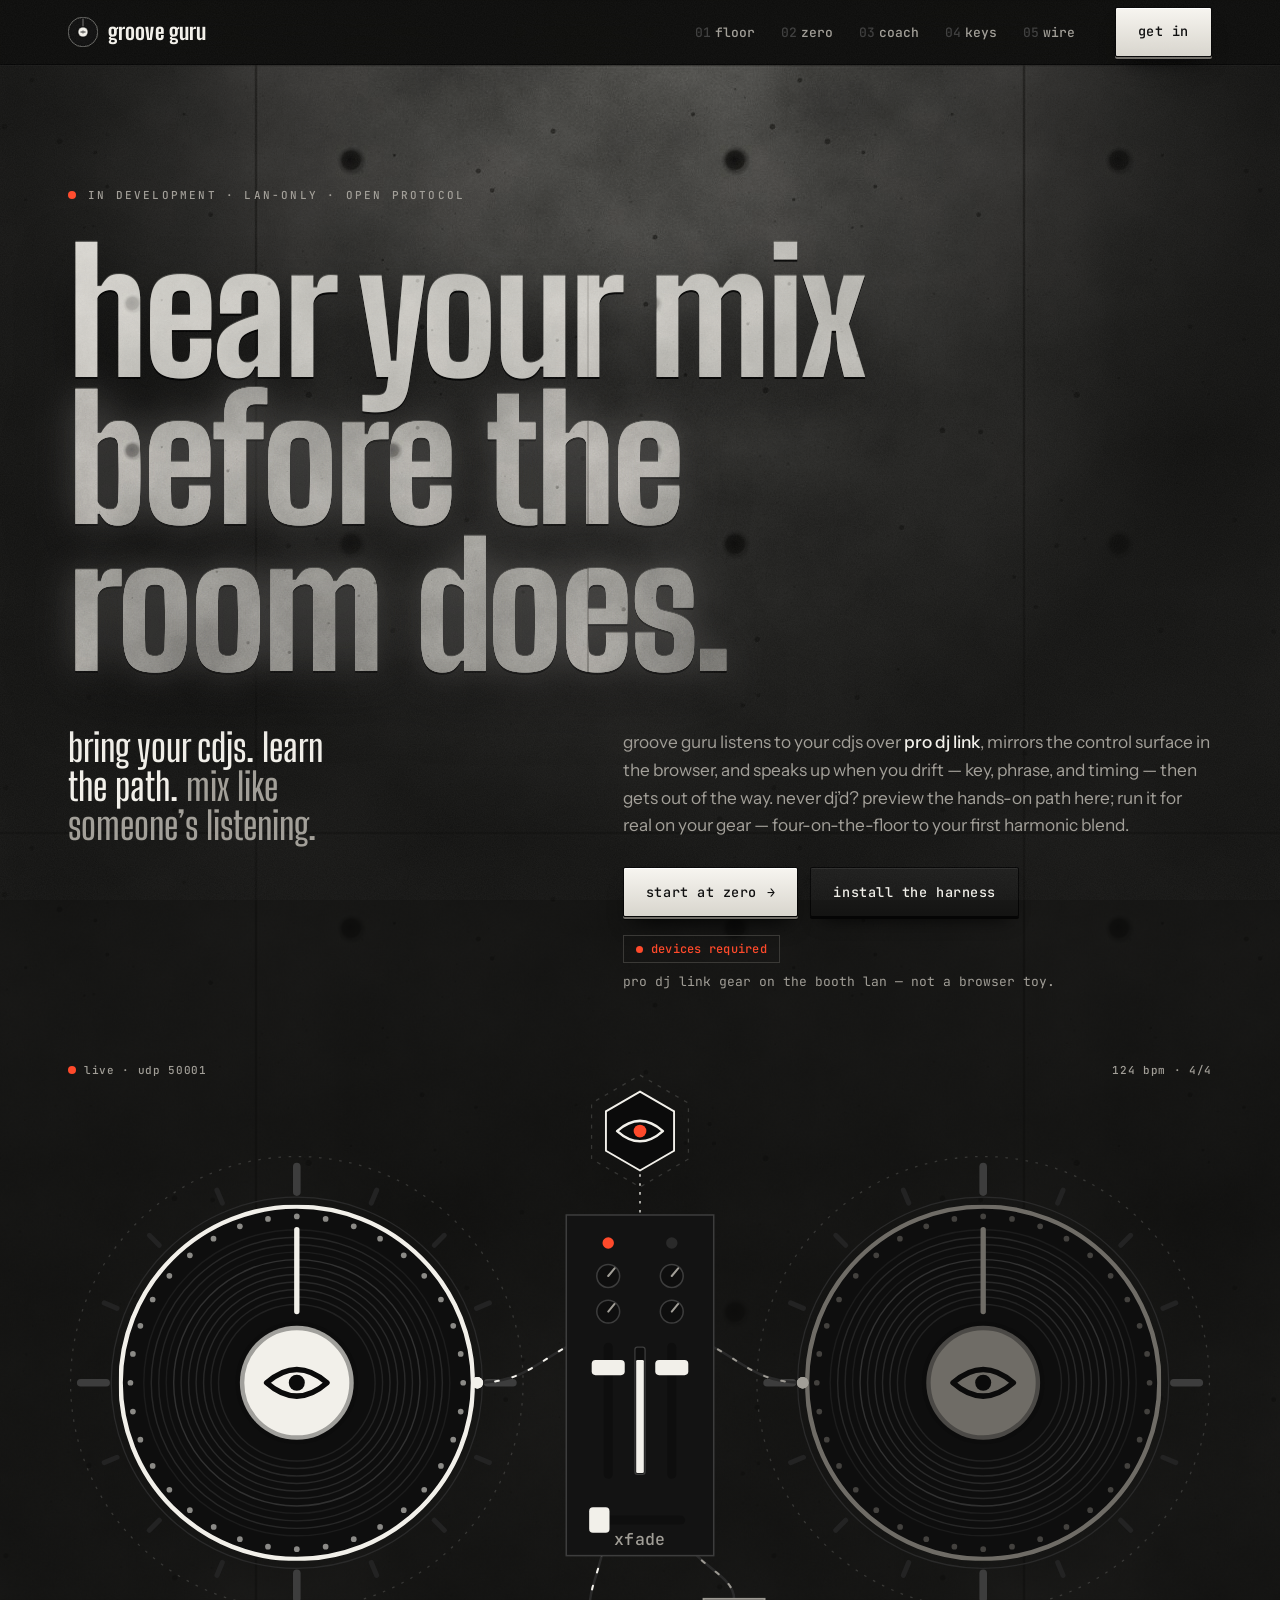
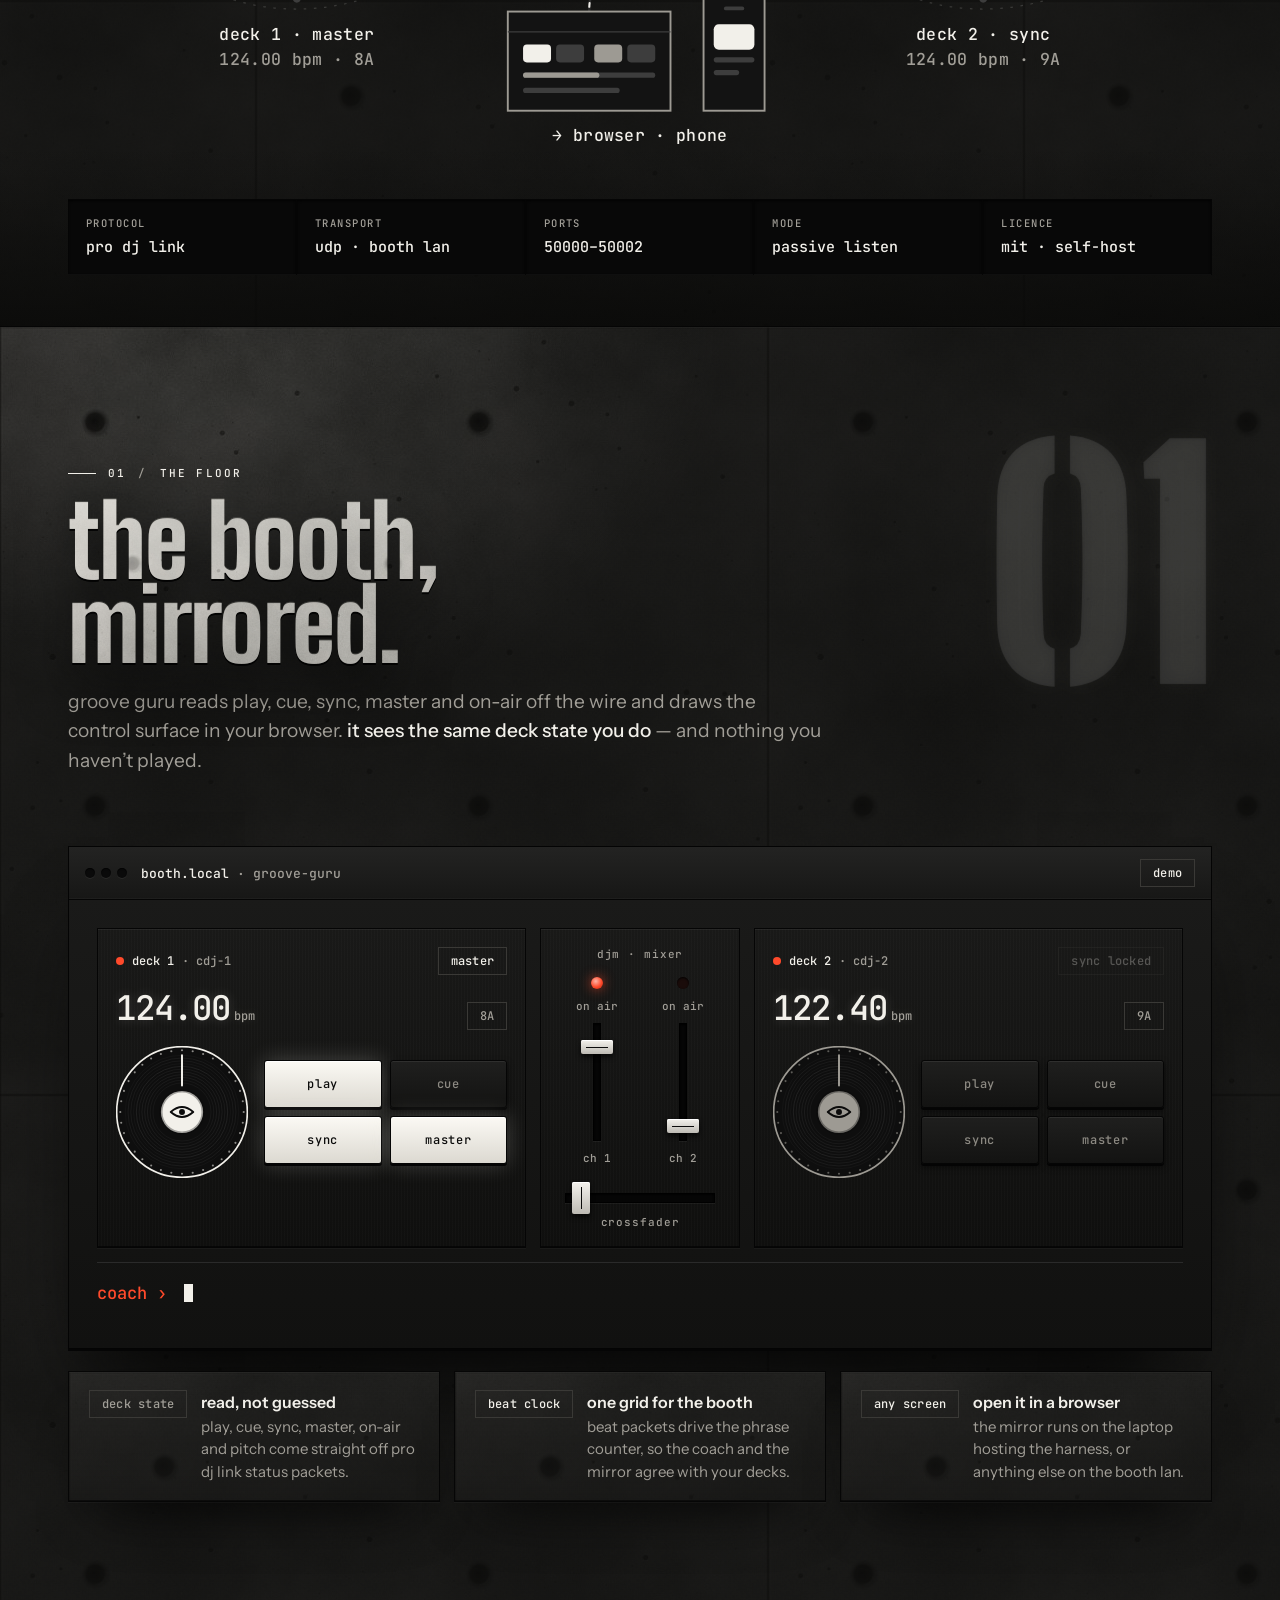
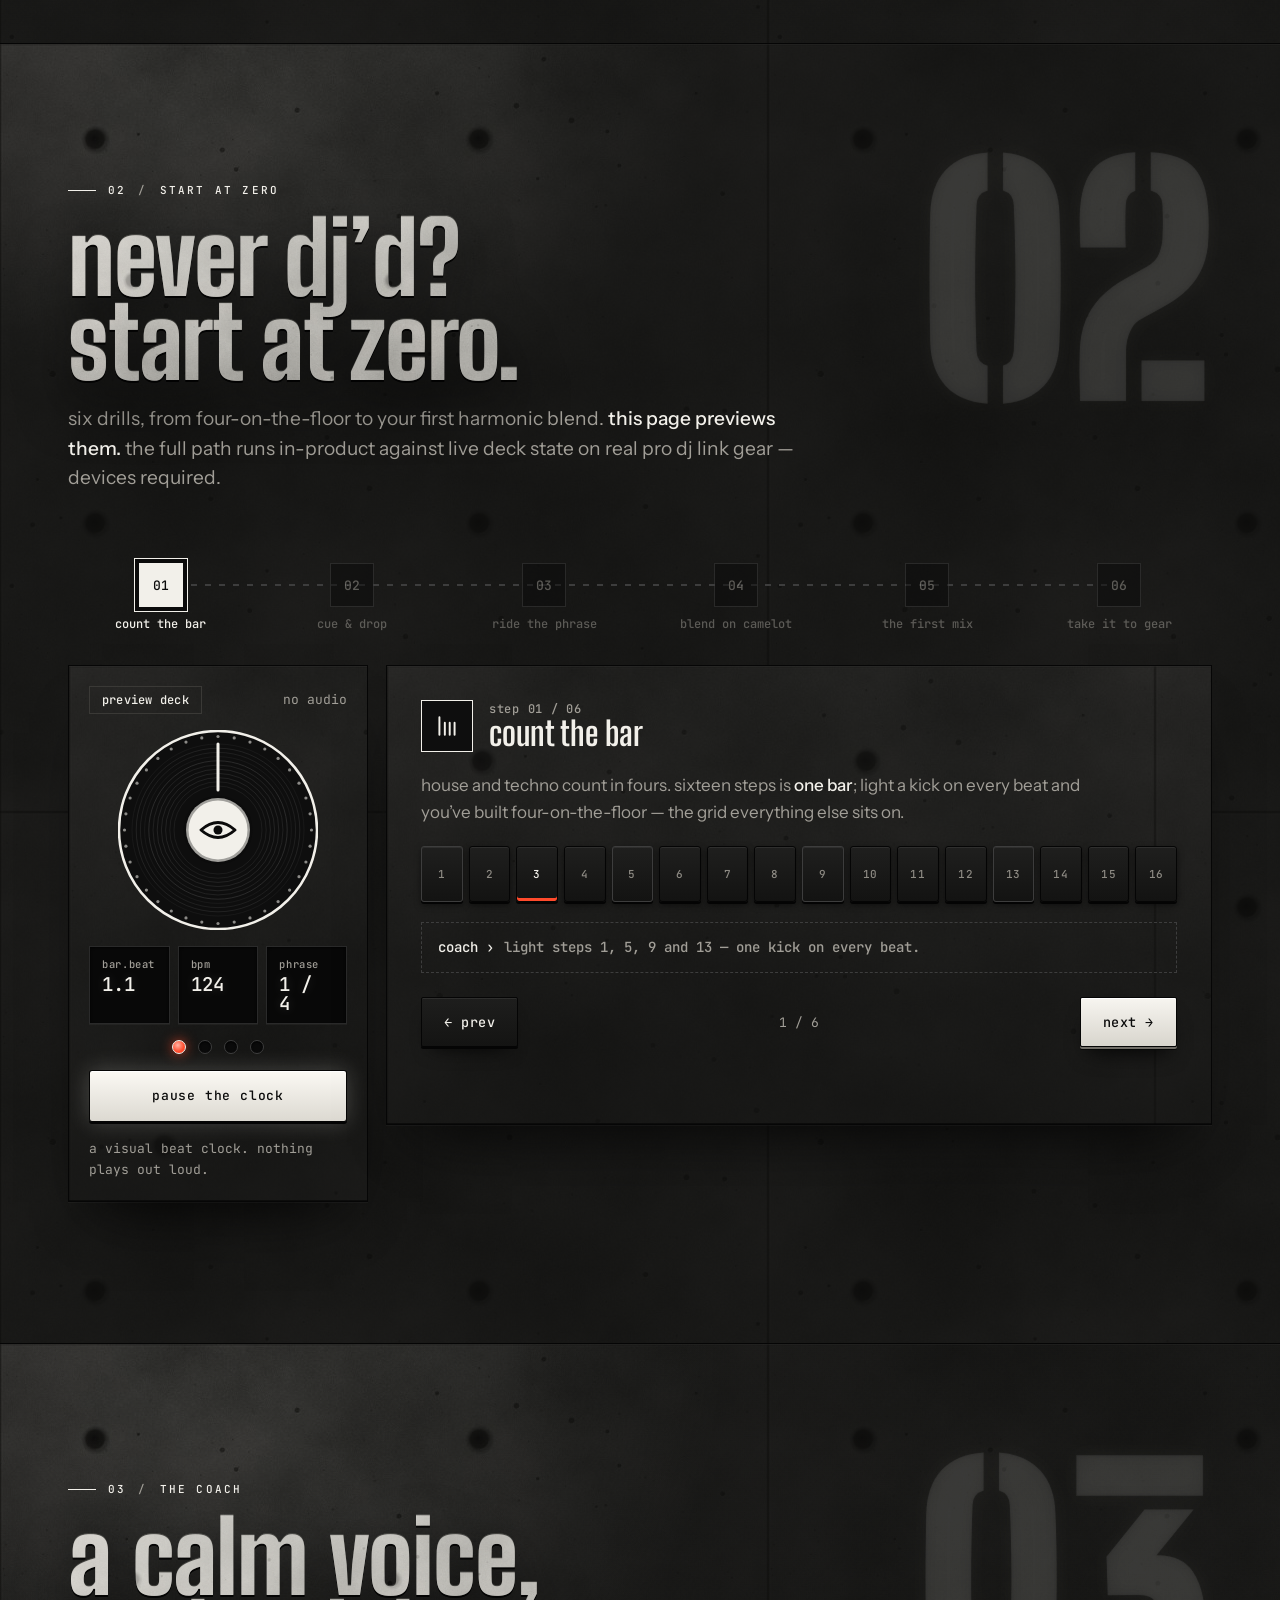
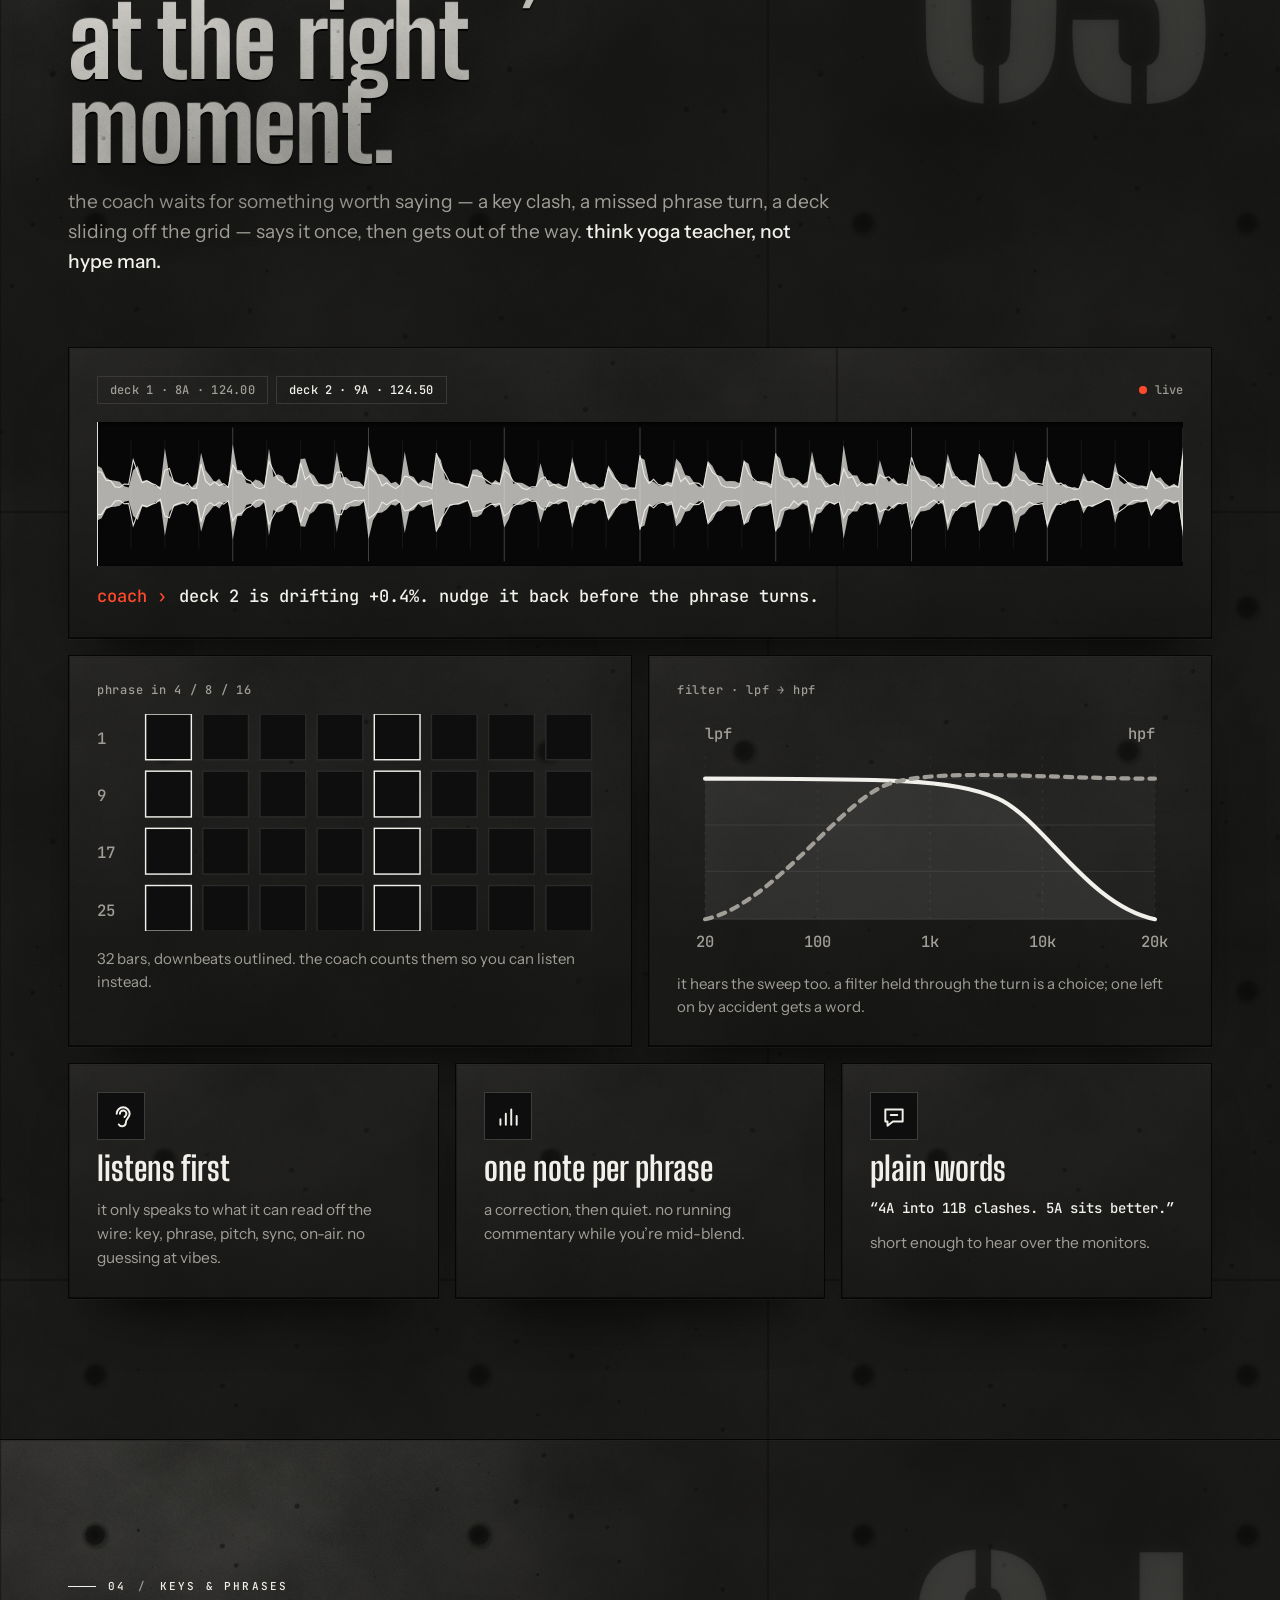
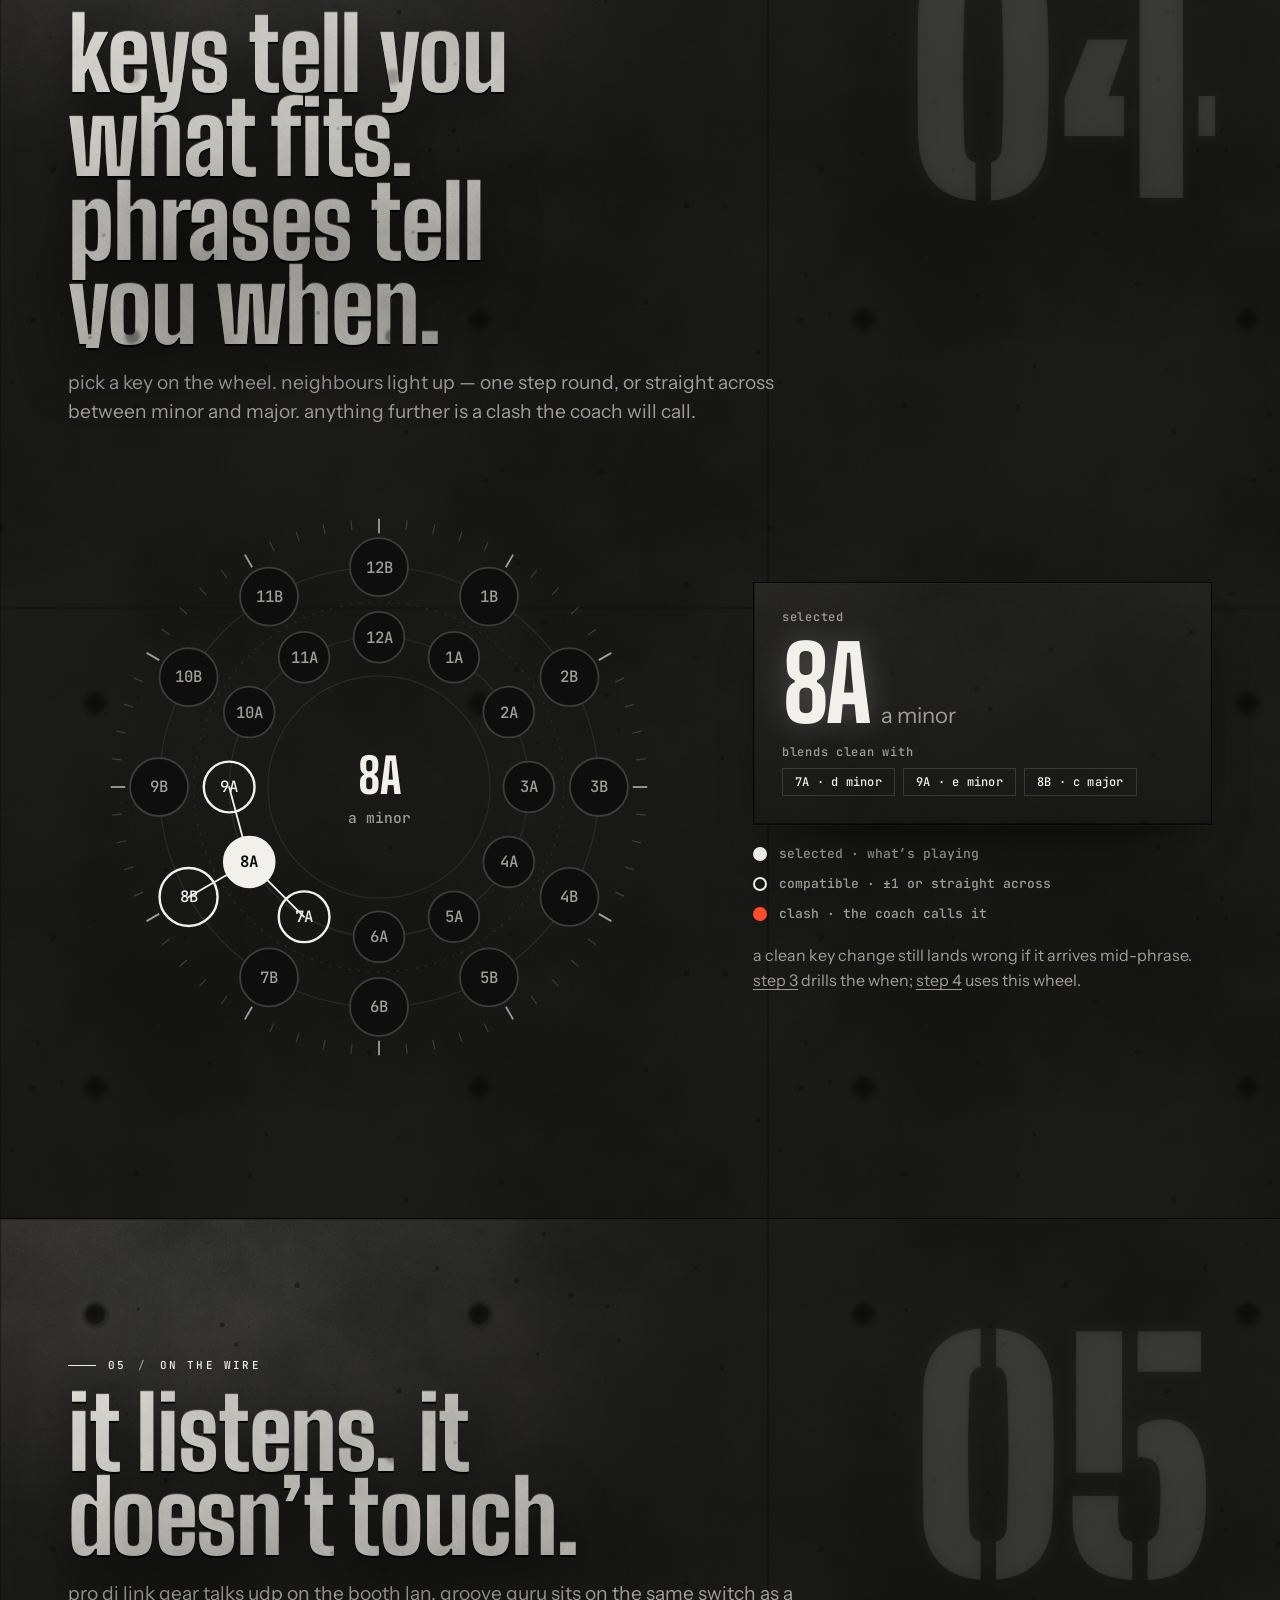
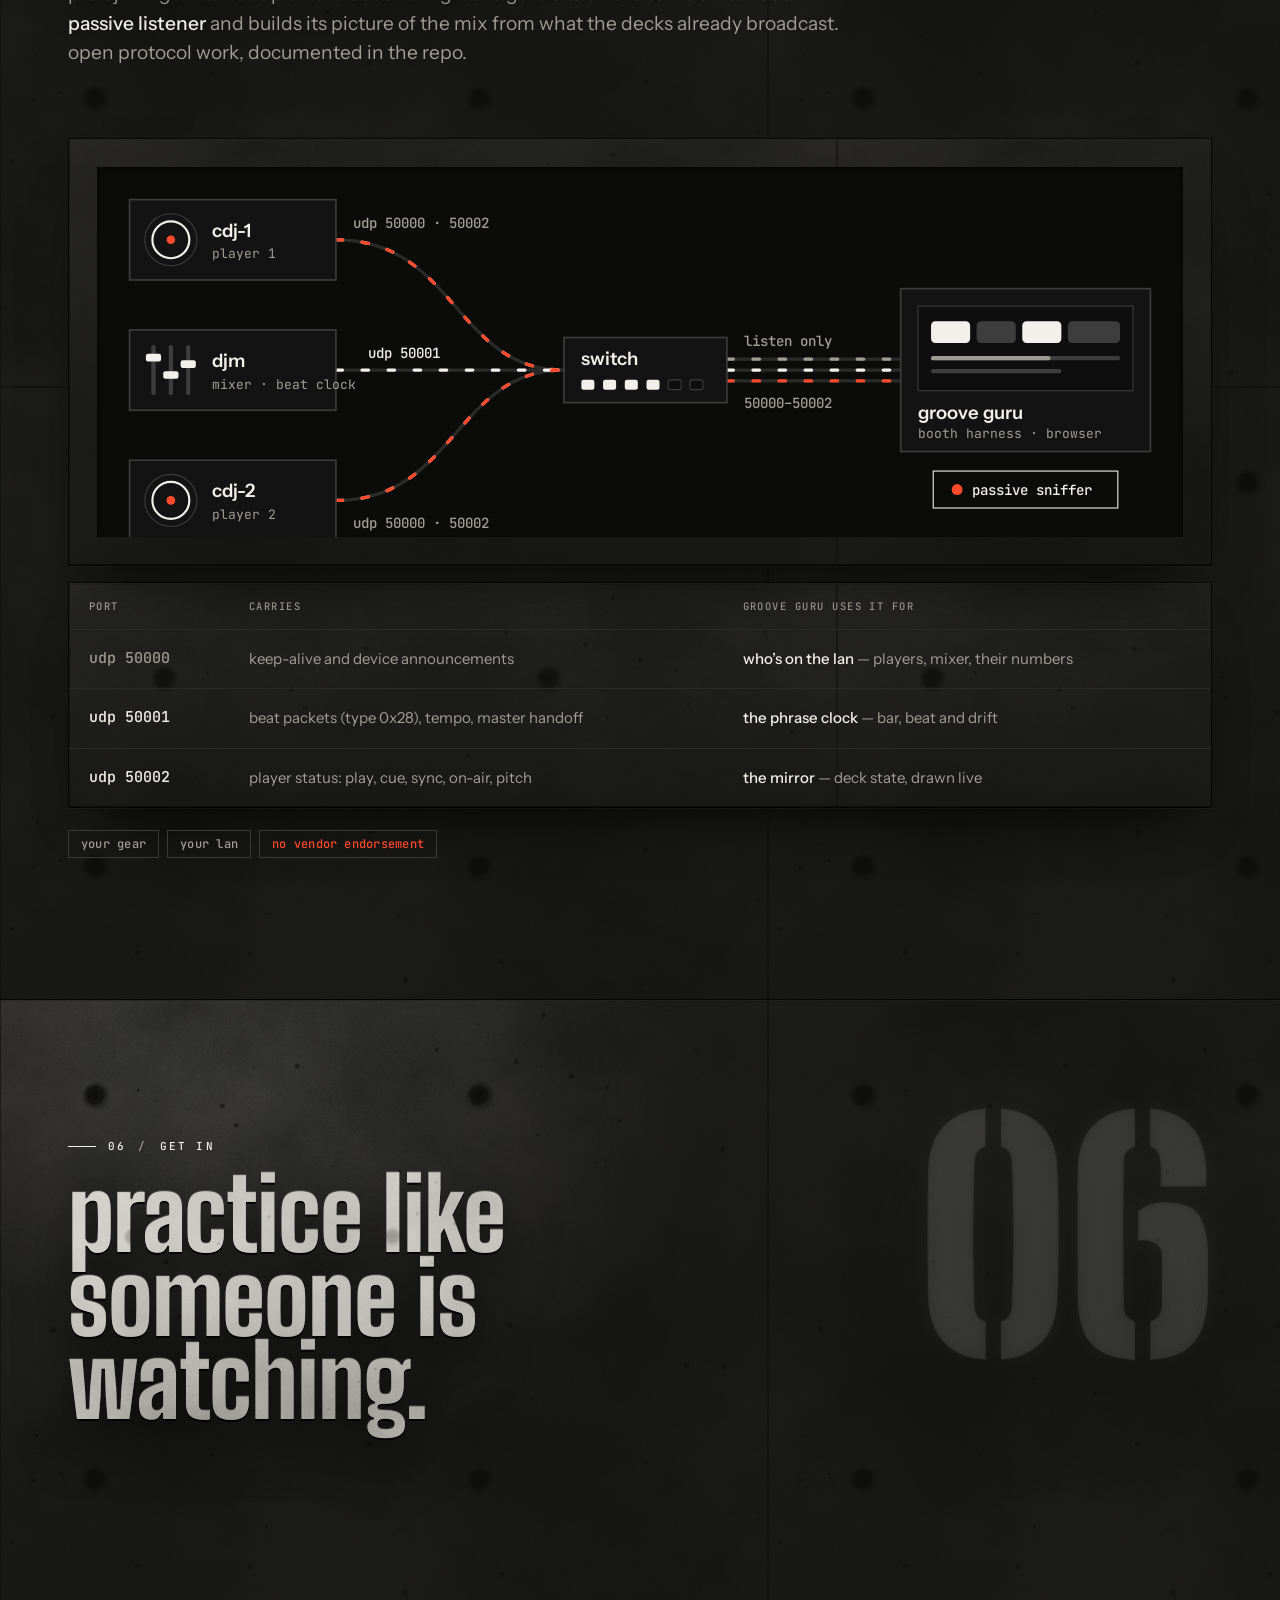
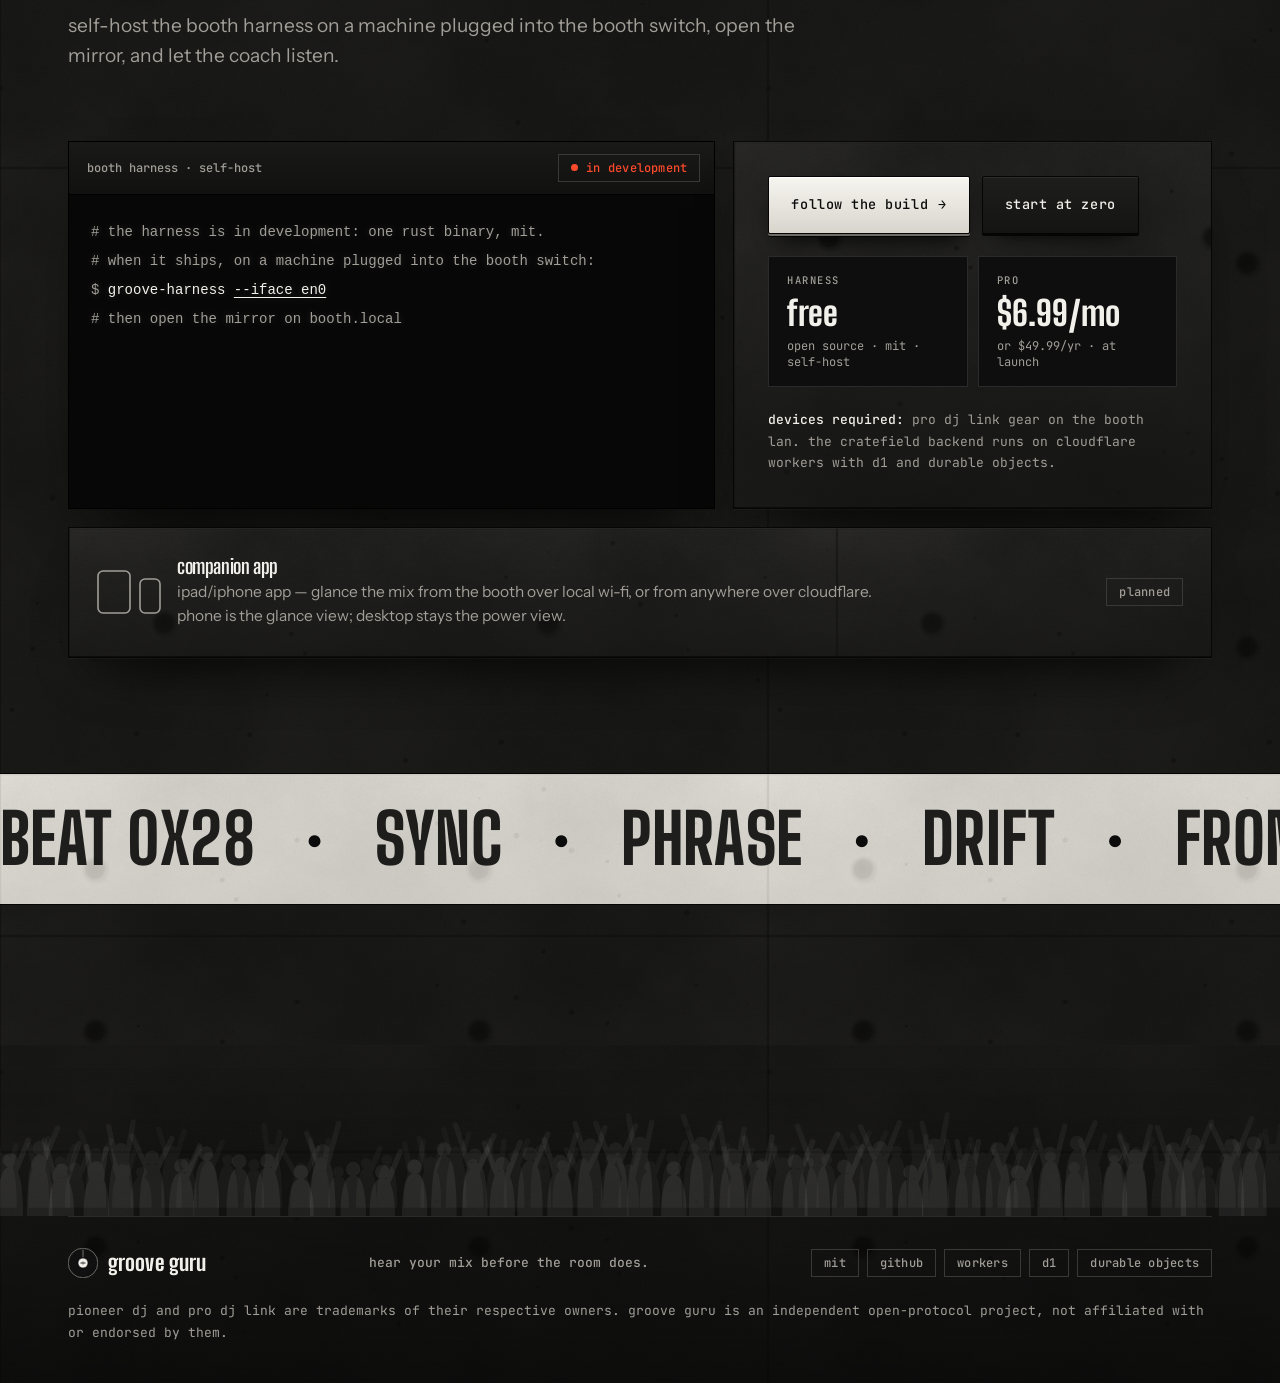
==== commit 0cdcd814: "Cast-concrete restyle (design v3) Takes the third Claude Design pass: a concrete texture (assets/con" ====
--- a/index.html
+++ b/index.html
@@ -7,7 +7,7 @@
 <meta name="description" content="a dj tutor that listens to your pro dj link gear on the booth lan, mirrors the decks in your browser and coaches key, phrase and timing. devices required. preview the zero → booth path free.">
 <link rel="canonical" href="https://groove.guru/">
 <meta name="robots" content="index, follow">
-<meta name="theme-color" content="#0b0b0b">
+<meta name="theme-color" content="#0d0d0c">
 <meta name="color-scheme" content="dark">
 <meta property="og:type" content="website">
 <meta property="og:site_name" content="groove guru">
@@ -17,7 +17,7 @@
 <meta property="og:image" content="https://groove.guru/assets/og.png">
 <meta property="og:image:width" content="1200">
 <meta property="og:image:height" content="630">
-<meta property="og:image:alt" content="groove guru: two platters around a mixer, off-white on black">
+<meta property="og:image:alt" content="groove guru: groove guru, stencil type cast in concrete">
 <meta name="twitter:card" content="summary_large_image">
 <meta name="twitter:title" content="groove guru — hear your mix before the room does.">
 <meta name="twitter:description" content="practice like someone is watching. because something is.">
@@ -27,7 +27,7 @@
 <link rel="manifest" href="/site.webmanifest">
 <link rel="preconnect" href="https://fonts.googleapis.com">
 <link rel="preconnect" href="https://fonts.gstatic.com" crossorigin>
-<link rel="stylesheet" href="https://fonts.googleapis.com/css2?family=Instrument+Sans:wght@400;500;600;700&family=JetBrains+Mono:wght@400;500&display=swap">
+<link rel="stylesheet" href="https://fonts.googleapis.com/css2?family=Big+Shoulders+Display:wght@600;700;800;900&family=Big+Shoulders+Stencil+Display:wght@800;900&family=Instrument+Sans:wght@400;500;600;700&family=JetBrains+Mono:wght@400;500&display=swap">
 <link rel="stylesheet" href="/assets/groove.css">
 <script type="application/ld+json">[{"@context":"https://schema.org","@type":"Organization","name":"Groove Guru","url":"https://groove.guru/","logo":"https://groove.guru/assets/favicon.svg","sameAs":["https://github.com/Groove-Guru"]},{"@context":"https://schema.org","@type":"WebSite","name":"Groove Guru","url":"https://groove.guru/","description":"a dj tutor that listens to pro dj link gear on the booth lan and coaches your mix."},{"@context":"https://schema.org","@type":"SoftwareApplication","name":"Groove Guru","applicationCategory":"MultimediaApplication","operatingSystem":"macOS, Linux, Windows (booth harness); any modern browser (mirror)","description":"DJ tutor that listens to Pioneer Pro DJ Link gear on the LAN, mirrors deck state in the browser and coaches key, phrase and timing. Requires Pro DJ Link devices.","url":"https://groove.guru/","license":"https://opensource.org/licenses/MIT","offers":[{"@type":"Offer","name":"booth harness (open source)","price":"0","priceCurrency":"USD"},{"@type":"Offer","name":"Pro monthly","price":"6.99","priceCurrency":"USD","priceSpecification":{"@type":"UnitPriceSpecification","price":"6.99","priceCurrency":"USD","billingDuration":"P1M","unitCode":"MON"}},{"@type":"Offer","name":"Pro yearly","price":"49.99","priceCurrency":"USD","priceSpecification":{"@type":"UnitPriceSpecification","price":"49.99","priceCurrency":"USD","billingDuration":"P1Y","unitCode":"ANN"}}]}]</script>
 <script src="/assets/groove.js" defer></script>
@@ -53,7 +53,7 @@
  <div class="hero__glow hero__glow--a" aria-hidden="true"></div><div class="hero__glow hero__glow--b" aria-hidden="true"></div><div class="hero__glow hero__glow--c" aria-hidden="true"></div>
  <div class="wrap">
   <p class="kicker"><span class="beacon" aria-hidden="true"></span>in development · lan-only · open protocol</p>
-  <h1 class="h-hero" id="hero-title">hear your mix <em>before the room does.</em></h1>
+  <h1 class="h-hero cast" id="hero-title">hear your mix <em>before the room does.</em></h1>
   <div class="hero__cols">
    <p class="hero__sub">bring your cdjs. learn the path. <span>mix like someone’s listening.</span></p>
    <div>
@@ -102,9 +102,10 @@
 <section class="section section--rule" id="floor" aria-labelledby="floor-title" style="--glow:rgba(157,154,147,0.081)">
  <span id="how-it-works"></span>
  <div class="wrap">
+  <span class="secnum" aria-hidden="true">01</span>
   <header class="section__head" data-reveal>
    <p class="eyebrow">01 <b>/</b> the floor</p>
-   <h2 class="h2" id="floor-title">the booth, mirrored.</h2>
+   <h2 class="h2 cast" id="floor-title">the booth, mirrored.</h2>
    <p class="lead">groove guru reads play, cue, sync, master and on-air off the wire and draws the control surface in your browser. <strong>it sees the same deck state you do</strong> — and nothing you haven’t played.</p>
   </header>
   <figure class="window" data-reveal><div class="window__bar"><span class="window__dots" aria-hidden="true"><i></i><i></i><i></i></span><span class="window__title"><b>booth.local</b> · groove-guru</span><span class="chip chip--demo">demo</span></div>
@@ -124,9 +125,10 @@
 
 <section class="section section--rule" id="zero" aria-labelledby="zero-title" style="--glow:rgba(242,240,234,0.09)">
  <div class="wrap">
+  <span class="secnum" aria-hidden="true">02</span>
   <header class="section__head" data-reveal>
    <p class="eyebrow">02 <b>/</b> start at zero</p>
-   <h2 class="h2" id="zero-title">never dj’d? start at zero.</h2>
+   <h2 class="h2 cast" id="zero-title">never dj’d? start at zero.</h2>
    <p class="lead">six drills, from four-on-the-floor to your first harmonic blend. <strong>this page previews them.</strong> the full path runs in-product against live deck state on real pro dj link gear — devices required.</p>
   </header>
   <nav class="path" aria-label="zero to booth path"><svg class="path__spine" viewBox="0 0 1000 8" preserveAspectRatio="none" aria-hidden="true" focusable="false"><line class="spine-bg" x1="0" y1="4" x2="1000" y2="4" vector-effect="non-scaling-stroke"/><line class="spine-done" x1="0" y1="4" x2="0" y2="4" vector-effect="non-scaling-stroke"/></svg><ol class="path__list"><li><a class="path__node" href="#step-1"><span class="path__dot"><span>01</span><svg aria-hidden="true"><use href="#gg-check"/></svg></span><span class="path__label">count the bar</span><span class="path__state sr-only"></span></a></li><li><a class="path__node" href="#step-2"><span class="path__dot"><span>02</span><svg aria-hidden="true"><use href="#gg-check"/></svg></span><span class="path__label">cue & drop</span><span class="path__state sr-only"></span></a></li><li><a class="path__node" href="#step-3"><span class="path__dot"><span>03</span><svg aria-hidden="true"><use href="#gg-check"/></svg></span><span class="path__label">ride the phrase</span><span class="path__state sr-only"></span></a></li><li><a class="path__node" href="#step-4"><span class="path__dot"><span>04</span><svg aria-hidden="true"><use href="#gg-check"/></svg></span><span class="path__label">blend on camelot</span><span class="path__state sr-only"></span></a></li><li><a class="path__node" href="#step-5"><span class="path__dot"><span>05</span><svg aria-hidden="true"><use href="#gg-check"/></svg></span><span class="path__label">the first mix</span><span class="path__state sr-only"></span></a></li><li><a class="path__node" href="#step-6"><span class="path__dot"><span>06</span><svg aria-hidden="true"><use href="#gg-check"/></svg></span><span class="path__label">take it to gear</span><span class="path__state sr-only"></span></a></li></ol></nav>
@@ -140,9 +142,10 @@
 
 <section class="section section--rule" id="how" aria-labelledby="coach-title" style="--glow:rgba(70,68,64,0.18)">
  <div class="wrap">
+  <span class="secnum" aria-hidden="true">03</span>
   <header class="section__head" data-reveal>
    <p class="eyebrow">03 <b>/</b> the coach</p>
-   <h2 class="h2" id="coach-title">a calm voice, at the right moment.</h2>
+   <h2 class="h2 cast" id="coach-title">a calm voice, at the right moment.</h2>
    <p class="lead">the coach waits for something worth saying — a key clash, a missed phrase turn, a deck sliding off the grid — says it once, then gets out of the way. <strong>think yoga teacher, not hype man.</strong></p>
   </header>
   <div class="coach">
@@ -172,9 +175,10 @@
 
 <section class="section section--rule" id="keys" aria-labelledby="keys-title" style="--glow:rgba(242,240,234,0.054)">
  <div class="wrap">
+  <span class="secnum" aria-hidden="true">04</span>
   <header class="section__head" data-reveal>
    <p class="eyebrow">04 <b>/</b> keys &amp; phrases</p>
-   <h2 class="h2" id="keys-title">keys tell you what fits. phrases tell you when.</h2>
+   <h2 class="h2 cast" id="keys-title">keys tell you what fits. phrases tell you when.</h2>
    <p class="lead">pick a key on the wheel. neighbours light up — one step round, or straight across between minor and major. anything further is a clash the coach will call.</p>
   </header>
   <div class="keys">
@@ -199,9 +203,10 @@
 
 <section class="section section--rule" id="wire" aria-labelledby="wire-title" style="--glow:rgba(157,154,147,0.09)">
  <div class="wrap">
+  <span class="secnum" aria-hidden="true">05</span>
   <header class="section__head" data-reveal>
    <p class="eyebrow">05 <b>/</b> on the wire</p>
-   <h2 class="h2" id="wire-title">it listens. it doesn’t touch.</h2>
+   <h2 class="h2 cast" id="wire-title">it listens. it doesn’t touch.</h2>
    <p class="lead">pro dj link gear talks udp on the booth lan. groove guru sits on the same switch as a <strong>passive listener</strong> and builds its picture of the mix from what the decks already broadcast. open protocol work, documented in the repo.</p>
   </header>
   <figure class="card" data-reveal><div class="lan-wrap"><svg class="lan" viewBox="0 0 1000 340" aria-hidden="true" focusable="false">
@@ -233,9 +238,10 @@
 
 <section class="section section--rule" id="get-in" aria-labelledby="getin-title" style="--glow:rgba(242,240,234,0.108)">
  <div class="wrap">
+  <span class="secnum" aria-hidden="true">06</span>
   <header class="section__head" data-reveal>
    <p class="eyebrow">06 <b>/</b> get in</p>
-   <h2 class="h2" id="getin-title">practice like someone is watching. <span style="color:#a19e97">because something is.</span></h2>
+   <h2 class="h2 cast" id="getin-title">practice like someone is watching. <span style="opacity:.55">because something is.</span></h2>
    <p class="lead">self-host the booth harness on a machine plugged into the booth switch, open the mirror, and let the coach listen.</p>
   </header>
   <div class="getin">
--- a/assets/groove.css
+++ b/assets/groove.css
@@ -501,9 +501,9 @@
 
 /* ── concrete skin ───────────────── */
 body{font-size:16.5px}
-body::after{content:"";position:fixed;inset:-50%;z-index:200;pointer-events:none;opacity:.075;background-image:url("data:image/svg+xml,%3Csvg xmlns='http://www.w3.org/2000/svg' width='220' height='220'%3E%3Cfilter id='n'%3E%3CfeTurbulence type='fractalNoise' baseFrequency='.85' numOctaves='3' stitchTiles='stitch'/%3E%3CfeColorMatrix values='0 0 0 0 1 0 0 0 0 1 0 0 0 0 1 0 0 0 .9 0'/%3E%3C/filter%3E%3Crect width='100%25' height='100%25' filter='url(%23n)'/%3E%3C/svg%3E");animation:grain 1.2s steps(6) infinite}
+body::after{content:"";position:fixed;inset:0;z-index:200;pointer-events:none;opacity:.045;background-image:url("data:image/svg+xml,%3Csvg xmlns='http://www.w3.org/2000/svg' width='220' height='220'%3E%3Cfilter id='n'%3E%3CfeTurbulence type='fractalNoise' baseFrequency='.9' numOctaves='3' stitchTiles='stitch'/%3E%3CfeColorMatrix values='0 0 0 0 1 0 0 0 0 1 0 0 0 0 1 0 0 0 .9 0'/%3E%3C/filter%3E%3Crect width='100%25' height='100%25' filter='url(%23n)'/%3E%3C/svg%3E")}
 @keyframes grain{0%{transform:translate(0,0)}20%{transform:translate(-3%,2%)}40%{transform:translate(2%,-3%)}60%{transform:translate(-2%,-1%)}80%{transform:translate(3%,3%)}100%{transform:translate(0,0)}}
-*,*::before,*::after{text-shadow:none!important}
+
 .hex,.brand svg,.minideck .platter,.wheel__node circle,.wheel__chord,.wheel__clash,.wave__head,.eq-lp,.eq-hp,.spine-done,.lamp--on,.pc--down,.tick,.hex-o{filter:none!important}
 ::selection{background:var(--ink);color:var(--bg)}
 .top{background:rgba(11,11,11,.9);border-bottom:1px solid var(--line2)}
@@ -624,3 +624,76 @@
 .companion{border-style:solid}
 .companion__ic{color:var(--mut)}
 @media (prefers-reduced-motion:reduce){body::after{animation:none}}
+
+/* ── v3 · cast concrete + hardware ── */
+:root{--d:"Big Shoulders Display","Instrument Sans",sans-serif;--stencil:"Big Shoulders Stencil Display","Big Shoulders Display",sans-serif;--wall:rgba(13,13,12,.9)}
+body{background-color:#0d0d0c;background-image:linear-gradient(var(--wall),var(--wall)),url("concrete.jpg");background-size:auto,768px 768px}
+.hero{background-image:radial-gradient(ellipse 62% 58% at 50% -4%,rgba(13,13,12,.34),rgba(13,13,12,.78) 55%,rgba(13,13,12,.92) 80%),url("concrete.jpg");background-size:auto,768px 768px;background-position:center top}
+.hero::after{content:"";position:absolute;inset:auto 0 0;height:180px;z-index:-1;background:linear-gradient(transparent,rgba(8,8,7,.7));pointer-events:none}
+.hero__grid{display:none}
+.section{background-image:radial-gradient(ellipse 55% 42% at 18% 0%,rgba(13,13,12,.62),rgba(13,13,12,.9) 70%),url("concrete.jpg");background-size:auto,768px 768px}
+.section--rule{border-top:1px solid #050505;box-shadow:inset 0 1px 0 rgba(255,250,240,.05)}
+.section .wrap{position:relative}
+.secnum{position:absolute;right:clamp(20px,4.5vw,48px);top:-.08em;z-index:-1;font:900 clamp(140px,24vw,340px)/.8 var(--stencil);letter-spacing:-.02em;color:rgba(242,240,234,.075);mix-blend-mode:screen;text-shadow:0 0 2px rgba(242,240,234,.05),0 0 18px rgba(242,240,234,.03);pointer-events:none;user-select:none}
+.cast{background-image:linear-gradient(170deg,rgba(242,240,234,.72),rgba(242,240,234,.42) 60%,rgba(242,240,234,.3)),url("concrete.jpg");background-size:auto,520px 520px;-webkit-background-clip:text;background-clip:text;color:transparent;-webkit-text-fill-color:transparent;filter:drop-shadow(0 -1px 0 rgba(255,252,245,.16)) drop-shadow(0 2px 0 rgba(0,0,0,.85)) drop-shadow(0 22px 26px rgba(0,0,0,.55))}
+.h-hero,.h2,.h3,.brand,.companion h3,.keys__big b,.plans dd,.wheel__center{font-family:var(--d)}
+.h-hero{font-weight:800;font-size:clamp(74px,13.2vw,212px);line-height:.87;letter-spacing:-.018em;max-width:10ch;margin-top:32px}
+.h-hero em{display:block;background-image:linear-gradient(170deg,rgba(242,240,234,.34),rgba(242,240,234,.16)),url("concrete.jpg");background-size:auto,520px 520px;-webkit-background-clip:text;background-clip:text;-webkit-text-fill-color:transparent;color:transparent}
+.h2{font-weight:800;font-size:clamp(52px,7.8vw,124px);line-height:.84;letter-spacing:-.012em;max-width:13ch}
+.h3{font-weight:700;font-size:clamp(26px,2.6vw,34px);letter-spacing:0;line-height:1}
+.brand{font-weight:800;font-size:22px;letter-spacing:.005em}
+.hero__sub{font-family:var(--d);font-weight:600;font-size:clamp(28px,3vw,40px);line-height:1.02;letter-spacing:0;max-width:16ch}
+.keys__big b{font-weight:800;font-size:clamp(64px,8vw,104px)}
+.plans dd{font-weight:800;font-size:34px;letter-spacing:0}
+.wheel__center{font-weight:800;font-size:40px}
+.marquee__group{font-family:var(--d);font-weight:800;font-size:clamp(34px,5.4vw,76px);letter-spacing:.005em}
+.eyebrow,.kicker{font-size:11px;letter-spacing:.2em}
+.eyebrow b{color:var(--mut)}
+/* slabs */
+.card,.lesson__step,.minideck,.getin__cta,.note,.ports-wrap,.companion{background-color:#121211;background-image:linear-gradient(rgba(16,16,15,.84),rgba(16,16,15,.93)),url("concrete.jpg");background-size:auto,768px 768px;border:1px solid #060606;box-shadow:inset 0 1px 0 rgba(255,250,240,.06),inset 0 -1px 0 rgba(0,0,0,.5),0 1px 0 rgba(255,250,240,.03),0 34px 60px -34px rgba(0,0,0,.9)}
+.lesson__cta{background:linear-gradient(180deg,#141413,#0d0d0c);border:1px solid #060606;box-shadow:inset 0 1px 0 rgba(255,250,240,.05)}
+/* hardware: anodised aluminium, rubber, backlight */
+.window{background:linear-gradient(180deg,#1b1b1a,#111110);border:1px solid #040404;box-shadow:inset 0 1px 0 rgba(255,255,255,.07),0 2px 0 #050505,0 60px 90px -40px rgba(0,0,0,.95)}
+.window__bar{background:linear-gradient(180deg,#232322,#171716);border-bottom:1px solid #050505;box-shadow:inset 0 -1px 0 rgba(255,255,255,.03)}
+.window__dots i{border-radius:50%;background:#0a0a0a;box-shadow:inset 0 1px 1px rgba(0,0,0,.8),0 1px 0 rgba(255,255,255,.06)}
+.deck,.mixer{background:repeating-linear-gradient(90deg,rgba(255,255,255,.014) 0 1px,transparent 1px 3px),linear-gradient(180deg,#191918,#0f0f0e);border:1px solid #050505;box-shadow:inset 0 1px 0 rgba(255,255,255,.06),inset 0 -1px 0 rgba(0,0,0,.6),0 1px 0 rgba(255,255,255,.03)}
+.pad{background:linear-gradient(180deg,#1f1f1e,#131312);border:1px solid #050505;box-shadow:inset 0 1px 0 rgba(255,255,255,.07),0 2px 0 #040404,0 3px 6px rgba(0,0,0,.5);color:#8d8a83;border-radius:3px}
+button.pad:hover{color:var(--ink);border-color:#050505}
+button.pad:active{transform:translateY(2px);box-shadow:inset 0 1px 0 rgba(255,255,255,.04),0 0 0 #040404}
+.pad.is-on,.pad[aria-pressed="true"]{background:linear-gradient(180deg,#fbf9f4,#dcd9d1);color:#0b0b0b;border-color:#050505;box-shadow:inset 0 1px 0 #fff,0 2px 0 #040404,0 0 22px rgba(242,240,234,.22)}
+.seq .pad.is-head{box-shadow:inset 0 -3px 0 var(--sig),inset 0 1px 0 rgba(255,255,255,.07),0 2px 0 #040404}
+.seq .pad.is-head[aria-pressed="true"]{background:linear-gradient(180deg,#fff,#e6e3dc);box-shadow:inset 0 -3px 0 var(--sig),0 2px 0 #040404,0 0 26px rgba(242,240,234,.35)}
+.lampx{border-radius:50%;background:#1a0c0a;box-shadow:inset 0 1px 2px rgba(0,0,0,.9)}
+.lampx.is-on{background:radial-gradient(circle at 40% 35%,#ffb3a4,#ff4a2b 55%,#b0240f);box-shadow:0 0 12px rgba(255,74,43,.7)}
+.vf,.xfader{background:#050505;border:1px solid #000;box-shadow:inset 0 1px 2px rgba(0,0,0,.9),0 1px 0 rgba(255,255,255,.05)}
+.vf i,.xfader i{background:linear-gradient(180deg,#f4f2ed,#bdbab3);box-shadow:inset 0 1px 0 #fff,0 3px 5px rgba(0,0,0,.7);border-radius:2px}
+.vf i::after,.xfader i::after{content:"";position:absolute;left:15%;right:15%;top:50%;height:1px;background:#0b0b0b}
+.xfader i::after{left:50%;right:auto;width:1px;top:15%;bottom:15%;height:auto}
+.readout div,.spec div{background:#080808;box-shadow:inset 0 1px 3px rgba(0,0,0,.8),0 1px 0 rgba(255,250,240,.04)}
+.readout dd,.deck__bpm,.counter{color:#f2f0ea;text-shadow:0 0 12px rgba(242,240,234,.18)}
+.counter.is-one{background:none;color:#fff;text-shadow:0 0 22px rgba(255,255,255,.5)}
+.metro i{border-radius:50%;background:#0a0a0a;box-shadow:inset 0 1px 2px #000}
+.metro i.is-on{background:radial-gradient(circle at 40% 35%,#fff,#c9c6bf);box-shadow:0 0 12px rgba(242,240,234,.5)}
+.metro i:first-child.is-on{background:radial-gradient(circle at 40% 35%,#ffb3a4,#ff4a2b 60%);box-shadow:0 0 12px rgba(255,74,43,.7)}
+.spec{border:1px solid #050505;background:#050505;gap:1px;border-left:0}
+.spec div{border:0}
+.install{background:#070707;border:1px solid #000;box-shadow:inset 0 1px 0 rgba(255,255,255,.05),0 40px 70px -40px rgba(0,0,0,.95)}
+.install pre{text-shadow:0 0 8px rgba(242,240,234,.2)}
+.install__bar{background:linear-gradient(180deg,#191918,#111110);border-bottom:1px solid #000}
+.wave{background:#070707;box-shadow:inset 0 1px 4px rgba(0,0,0,.9)}
+.lan-wrap{background:#0b0b0a;box-shadow:inset 0 1px 4px rgba(0,0,0,.8)}
+/* keys: physical buttons */
+.btn{border-radius:2px;font:500 13.5px/1 var(--m);letter-spacing:.04em}
+.btn--primary{background:linear-gradient(180deg,#f7f5f0,#d8d5cd);color:#0b0b0b;border:1px solid #050505;box-shadow:inset 0 1px 0 #fff,0 2px 0 #6f6c66,0 3px 0 #050505,0 14px 22px -10px rgba(0,0,0,.9)}
+.btn--primary:hover{background:linear-gradient(180deg,#fff,#e6e3dc);color:#0b0b0b;border-color:#050505}
+.btn--primary:active{transform:translateY(2px);box-shadow:inset 0 1px 0 #fff,0 0 0 #6f6c66,0 1px 0 #050505}
+.btn--ghost{background:linear-gradient(180deg,#1e1e1d,#141413);border:1px solid #050505;color:var(--ink);box-shadow:inset 0 1px 0 rgba(255,255,255,.07),0 2px 0 #050505,0 12px 20px -12px rgba(0,0,0,.9)}
+.btn--ghost:hover{background:linear-gradient(180deg,#262625,#181817);border-color:#050505;color:#fff}
+.btn--ghost:active{transform:translateY(2px);box-shadow:inset 0 1px 0 rgba(255,255,255,.04)}
+.chip{border-color:#3a3936}
+.top{background:rgba(12,12,11,.86);border-bottom:1px solid #050505;box-shadow:0 1px 0 rgba(255,250,240,.04)}
+.marquee{background-color:#dcd9d1;background-image:linear-gradient(rgba(236,233,226,.78),rgba(222,219,211,.82)),url("concrete.jpg");background-size:auto,768px 768px;border-color:#050505;color:#0b0b0b}
+.marquee__group span:not(.d){color:#0b0b0b;opacity:.9;mix-blend-mode:multiply}
+.lesson__status[data-state="good"]{background:linear-gradient(180deg,#f7f5f0,#dcd9d1);color:#0b0b0b}
+.foot{background:linear-gradient(transparent,rgba(5,5,5,.6))}
+
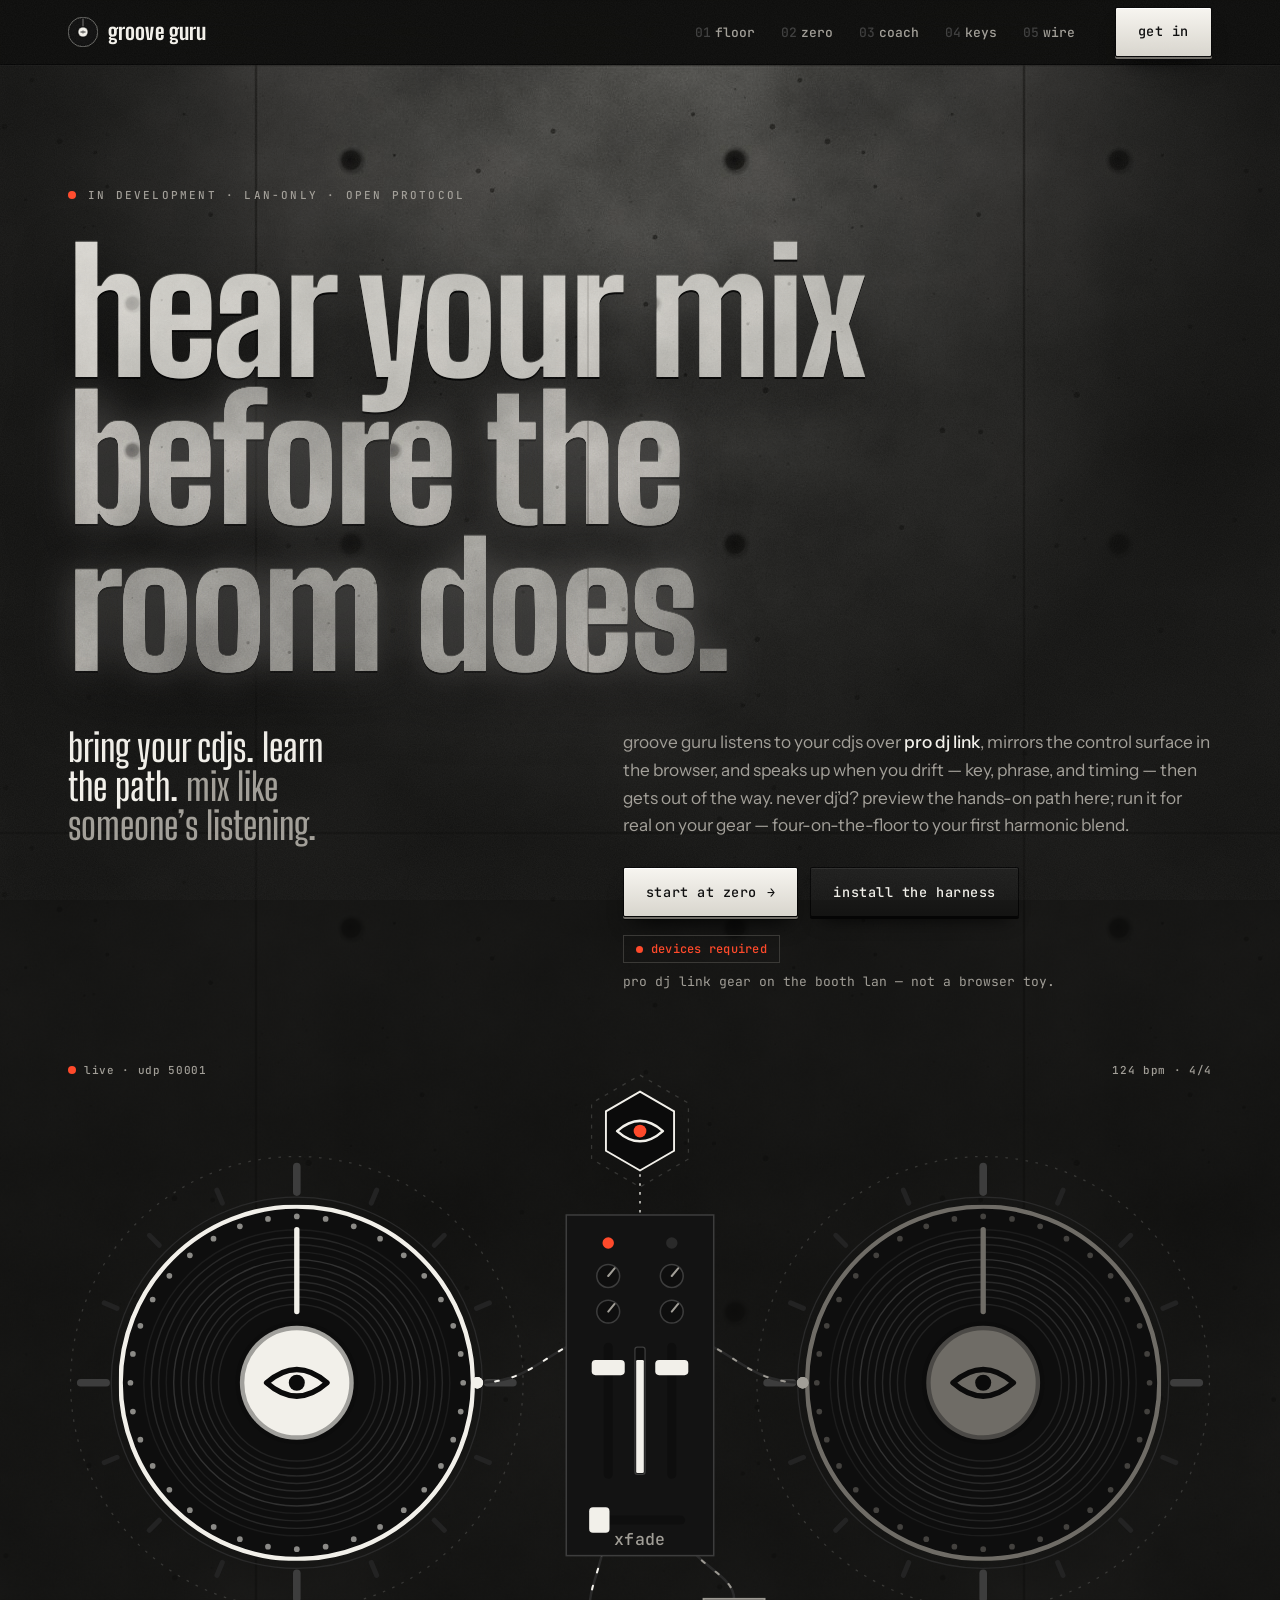
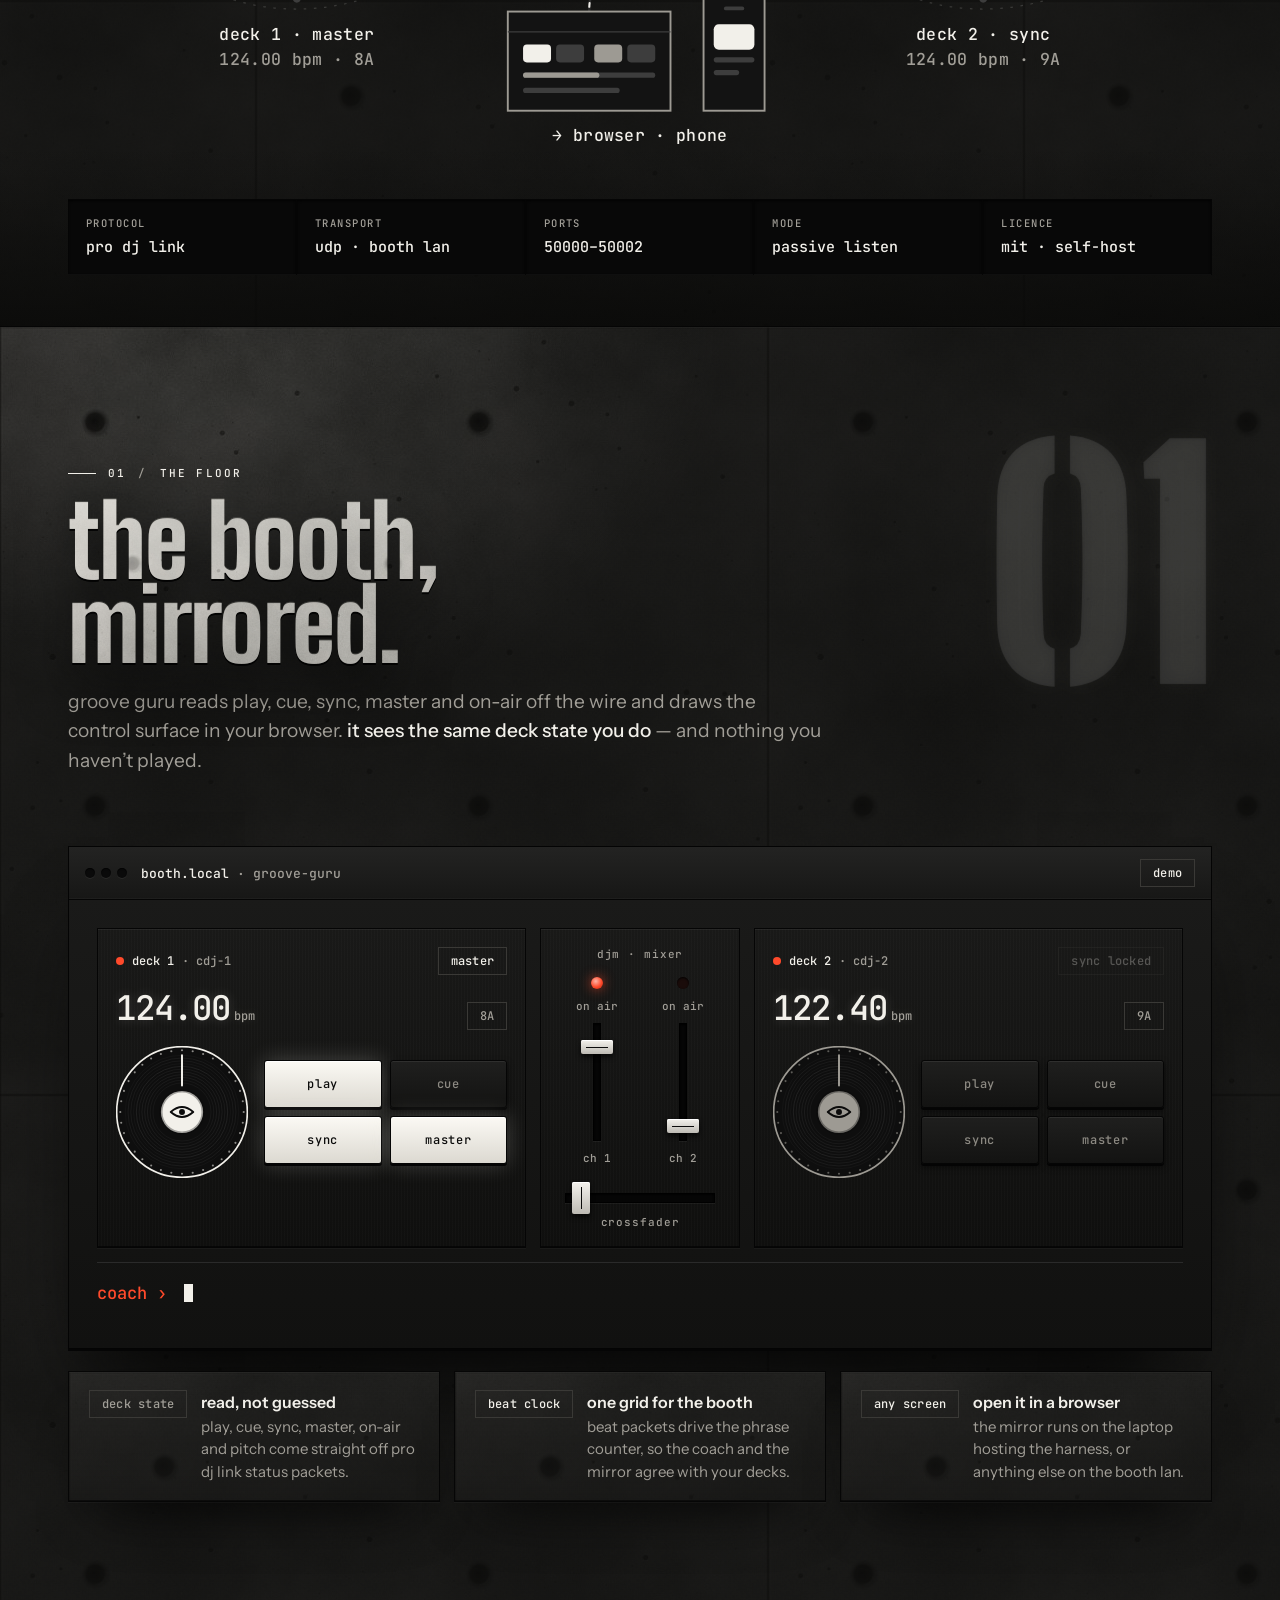
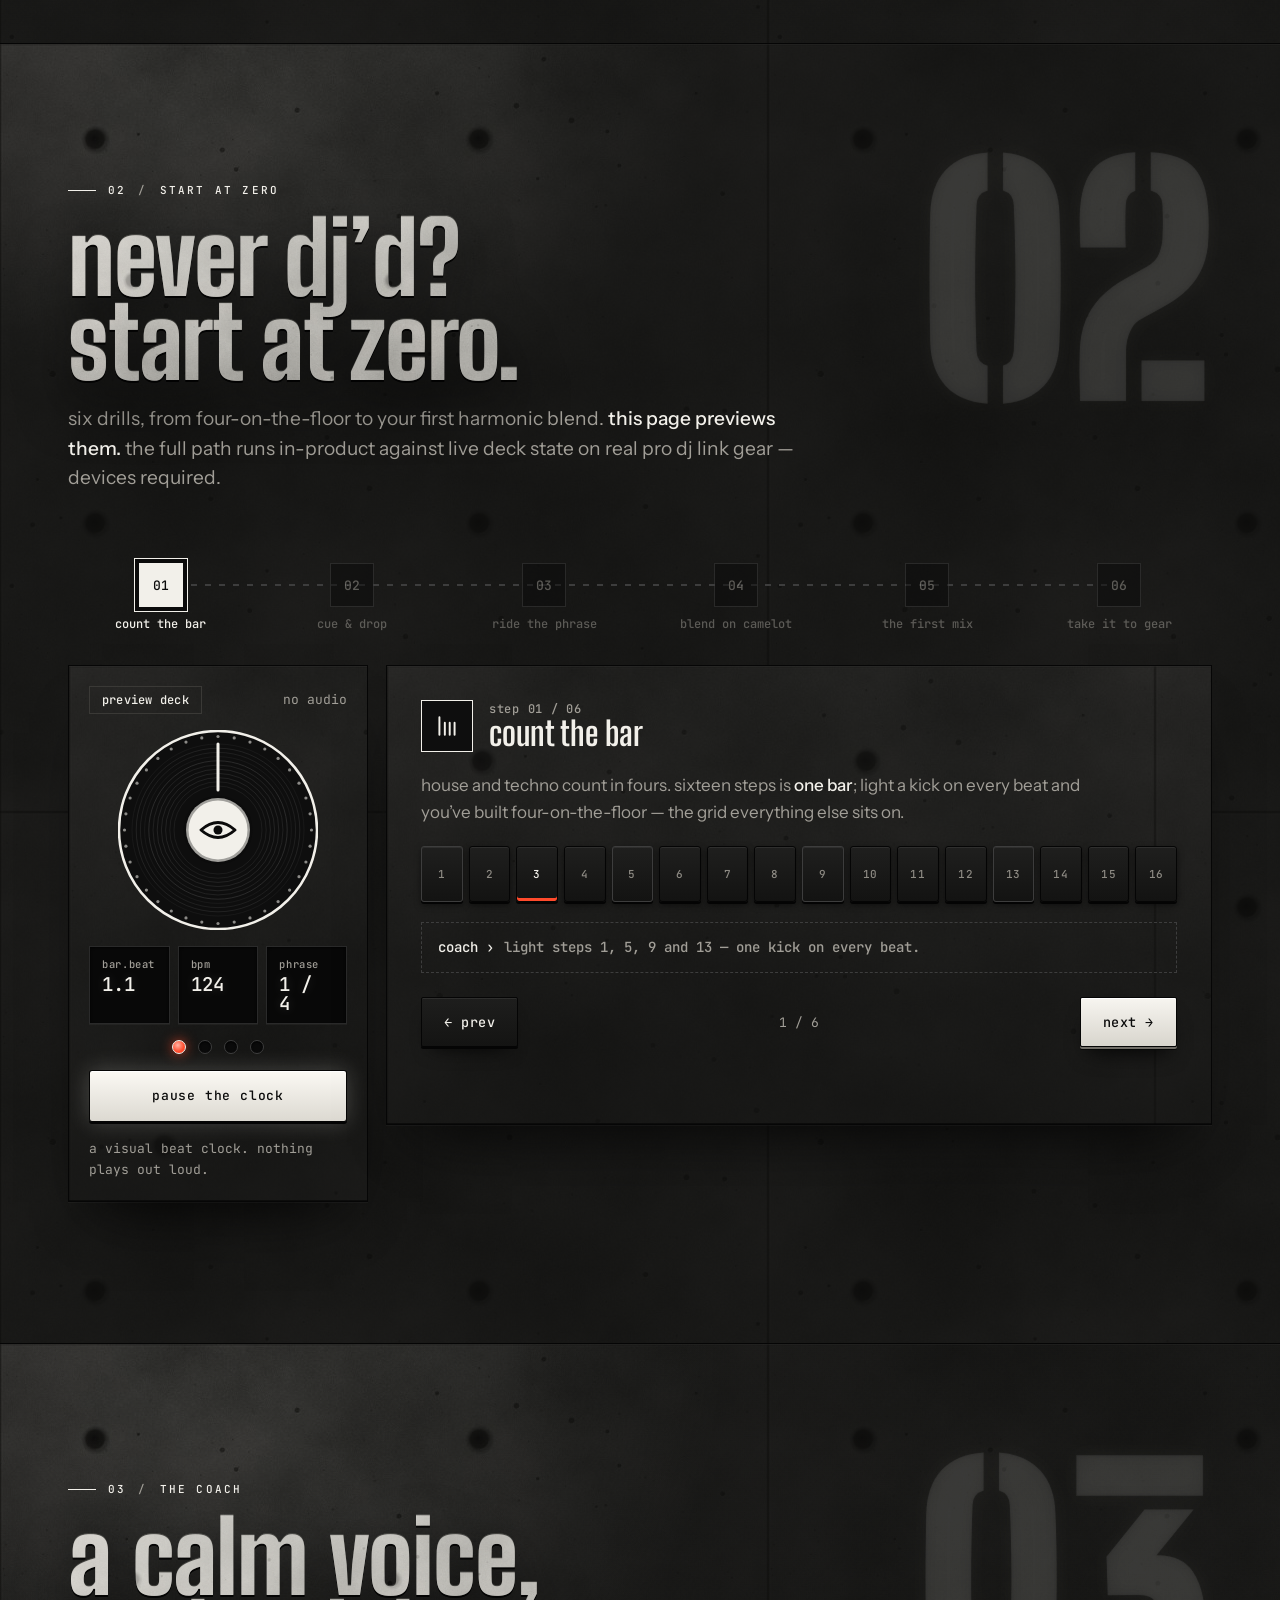
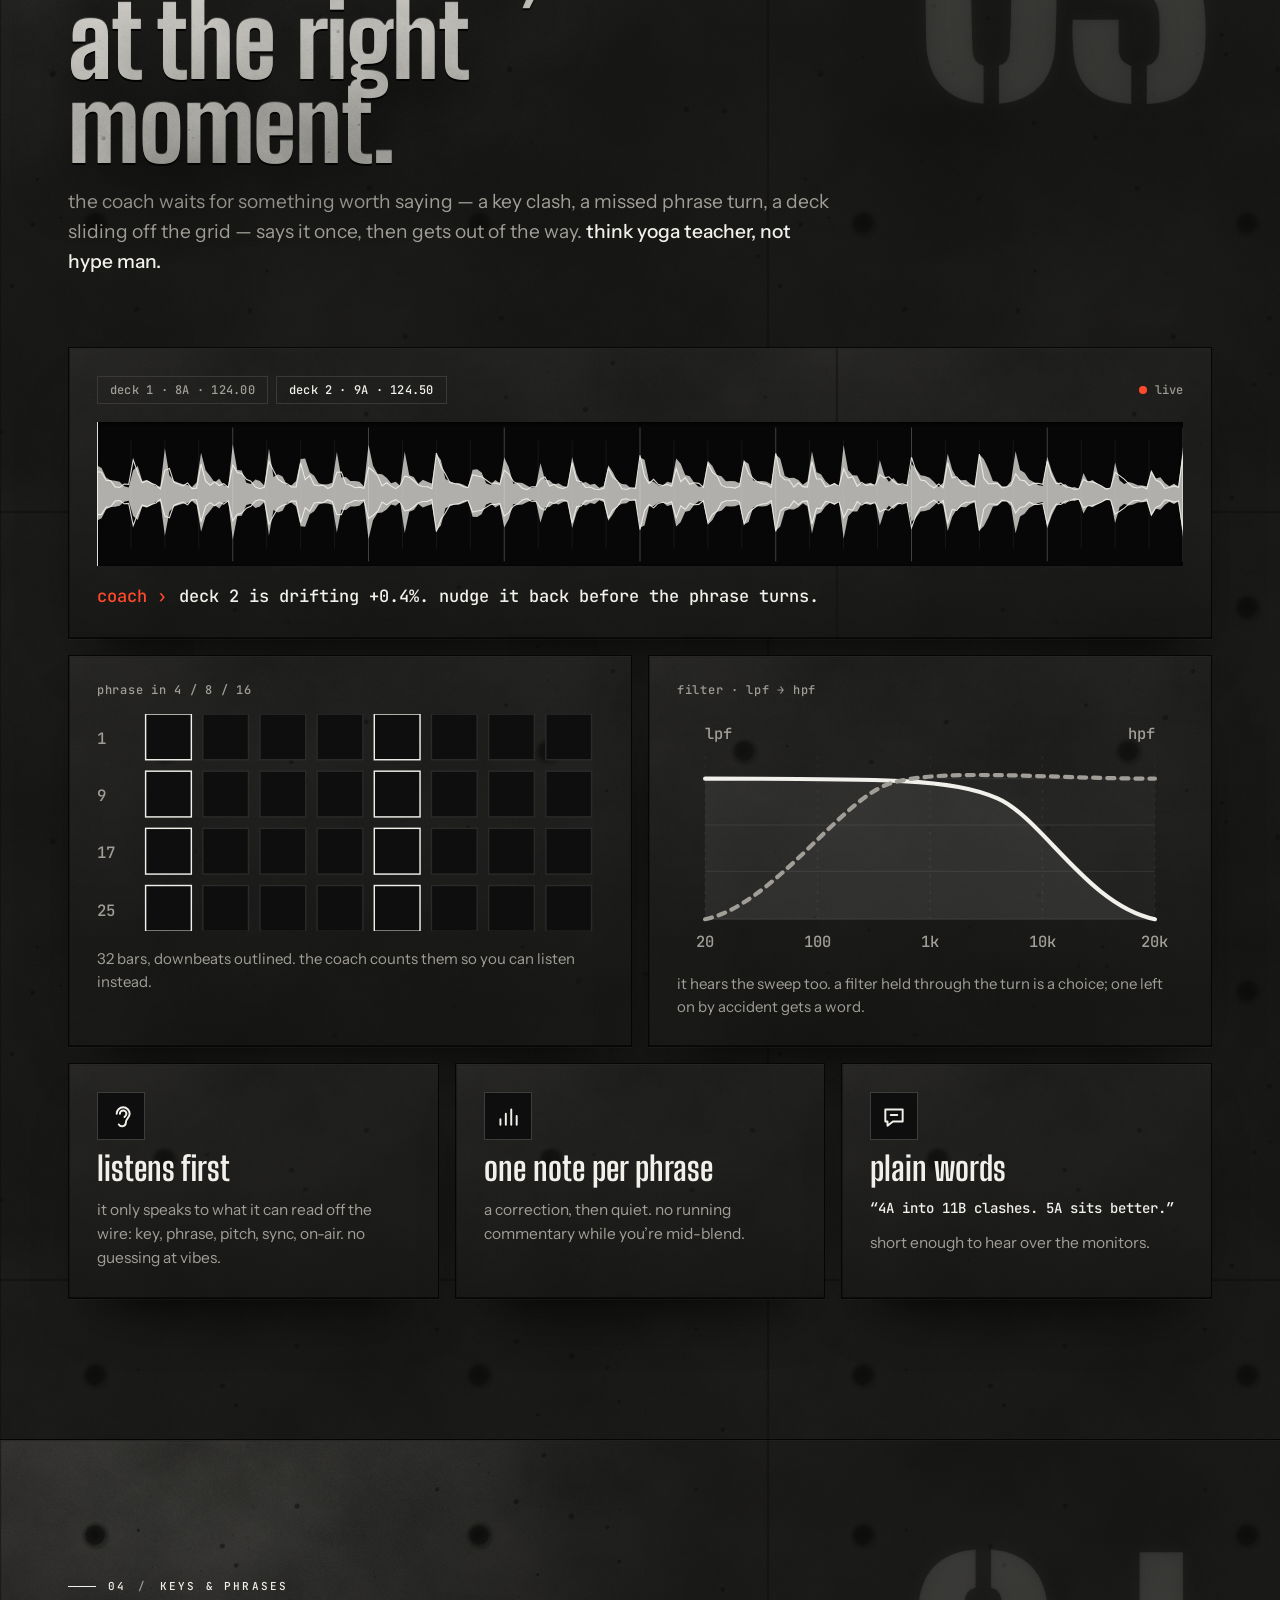
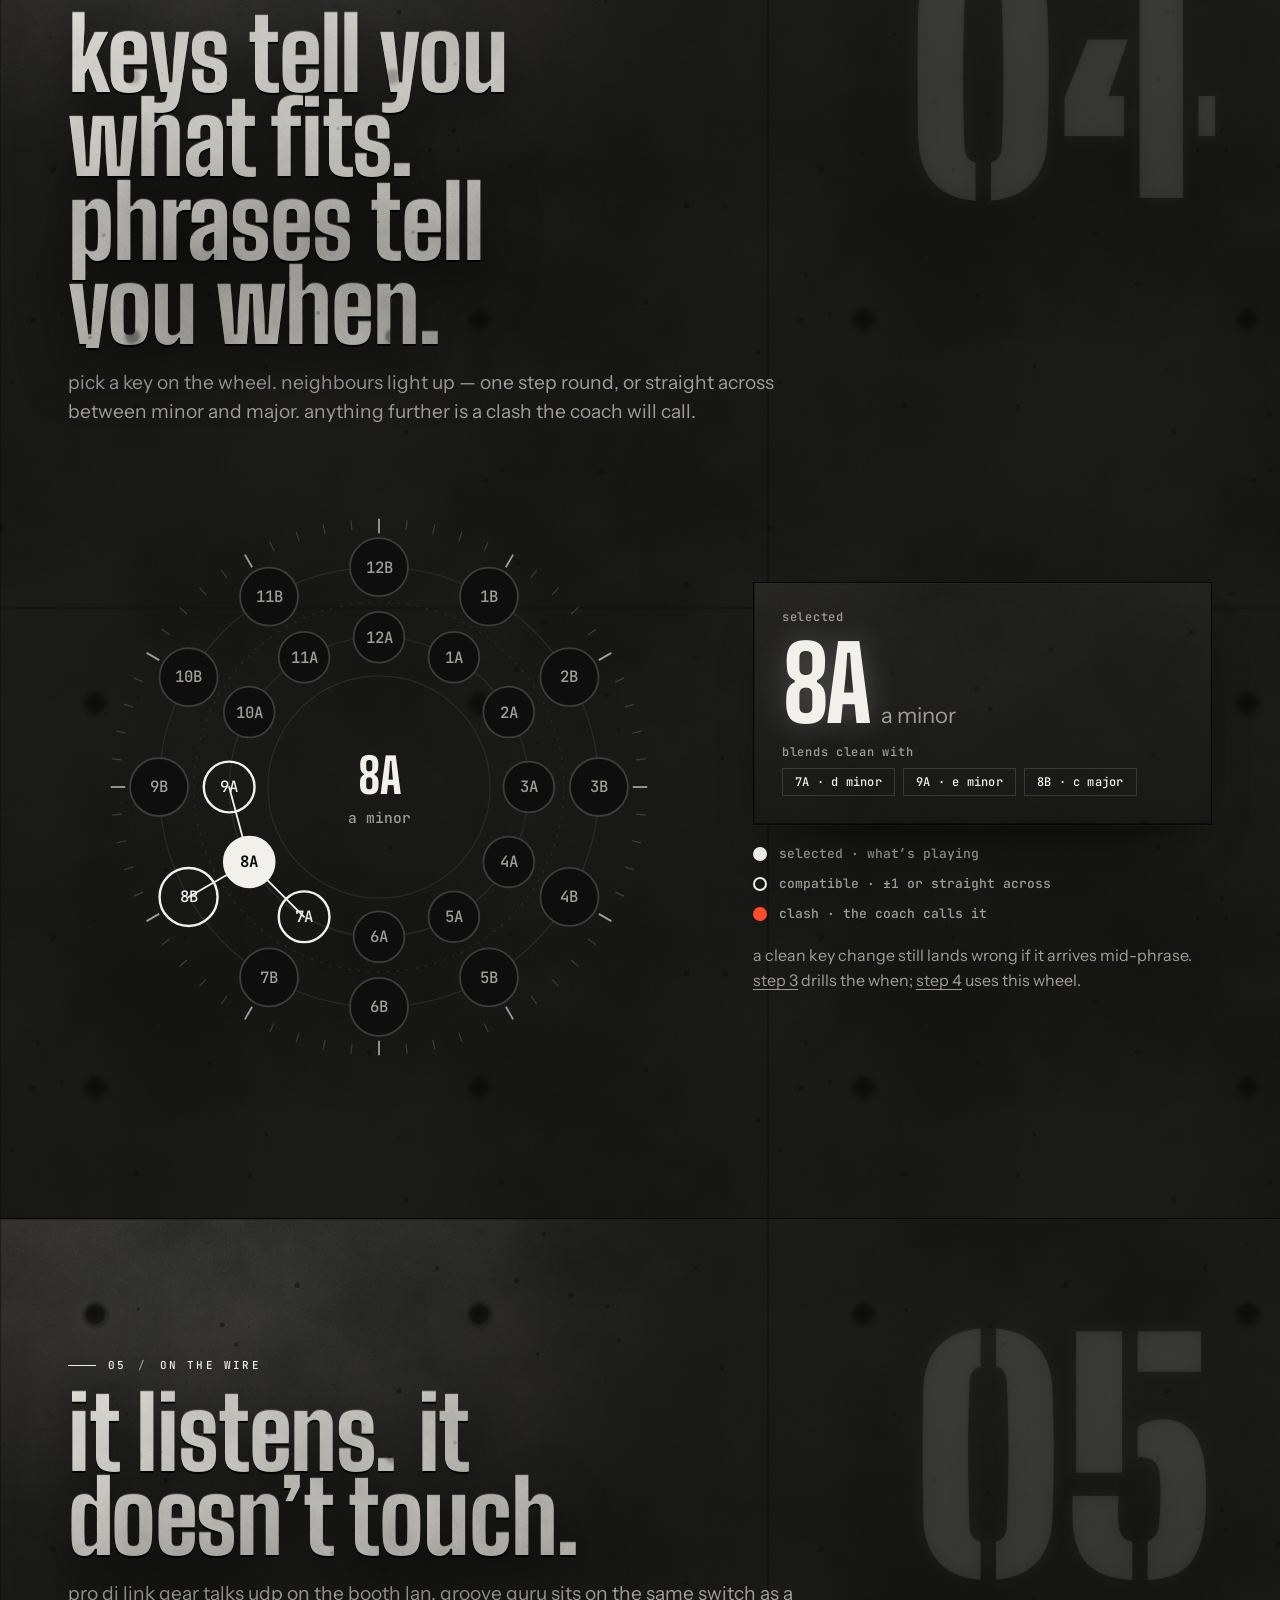
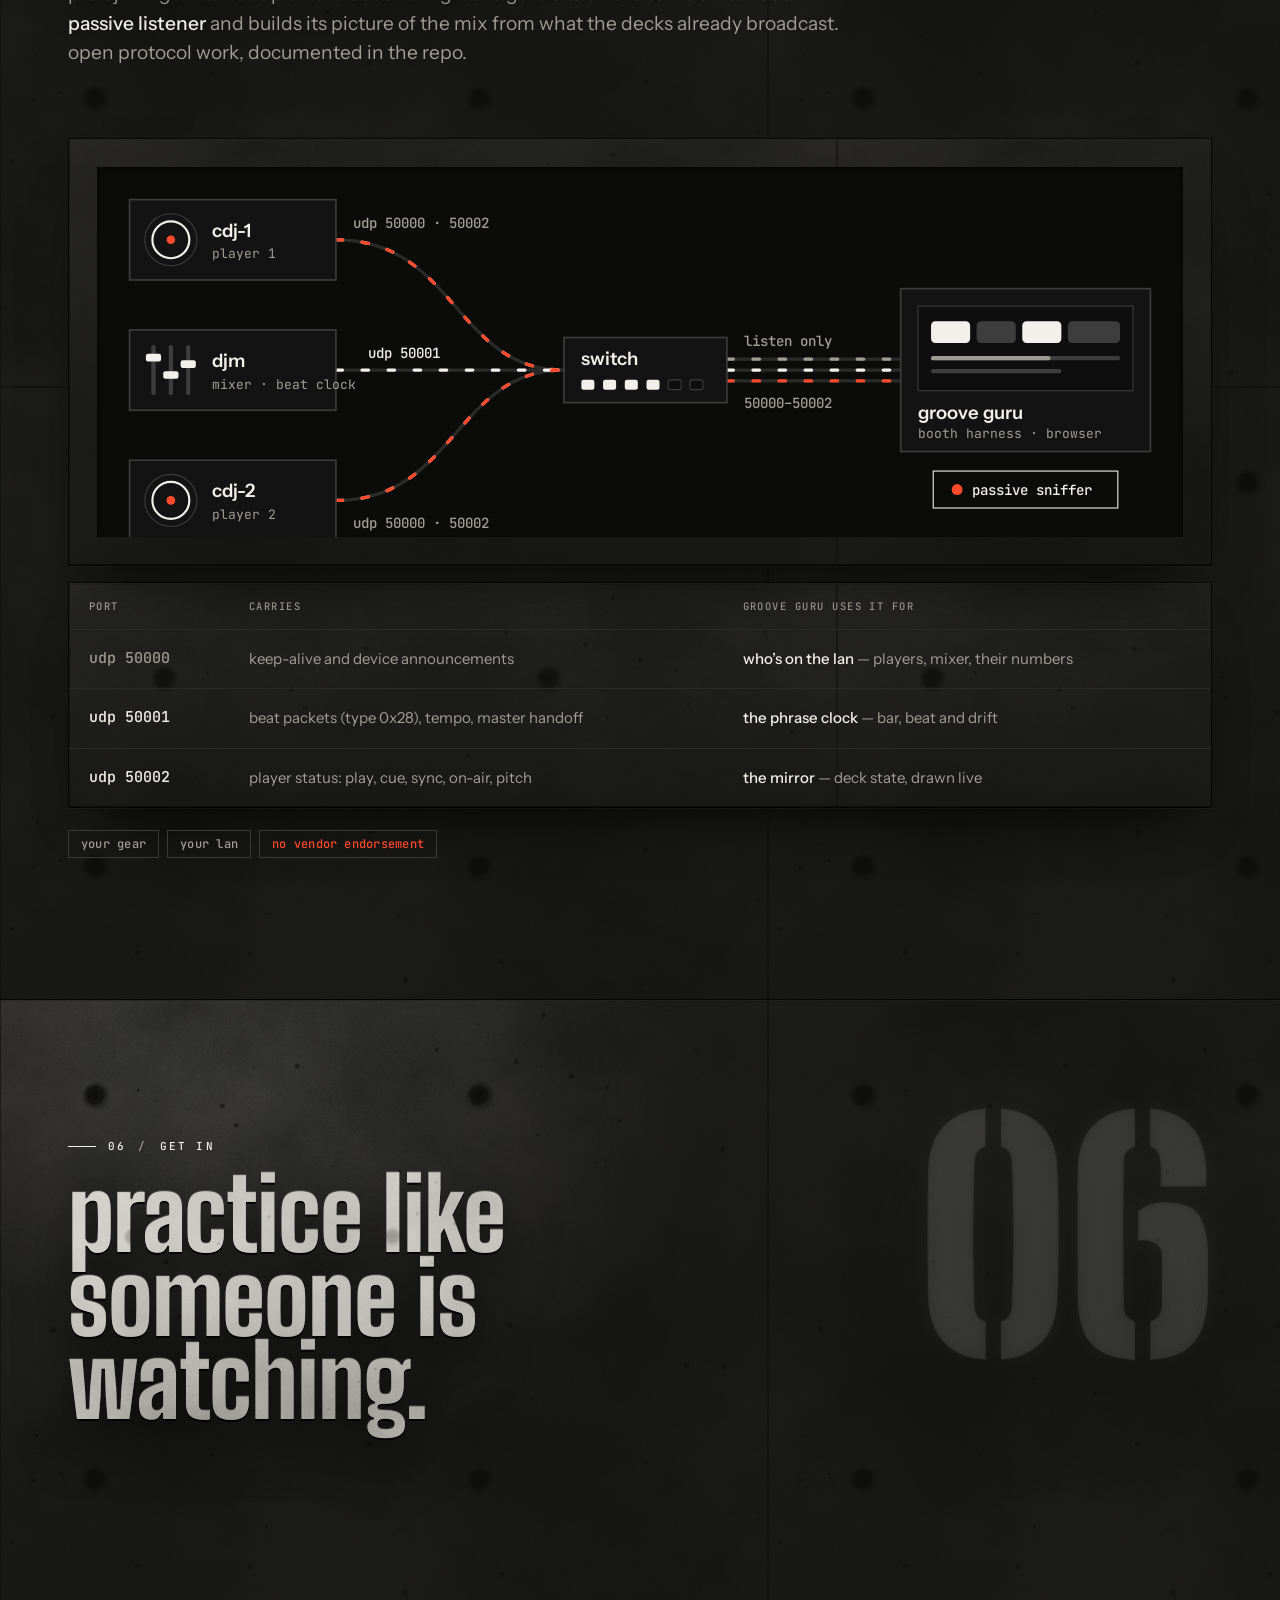
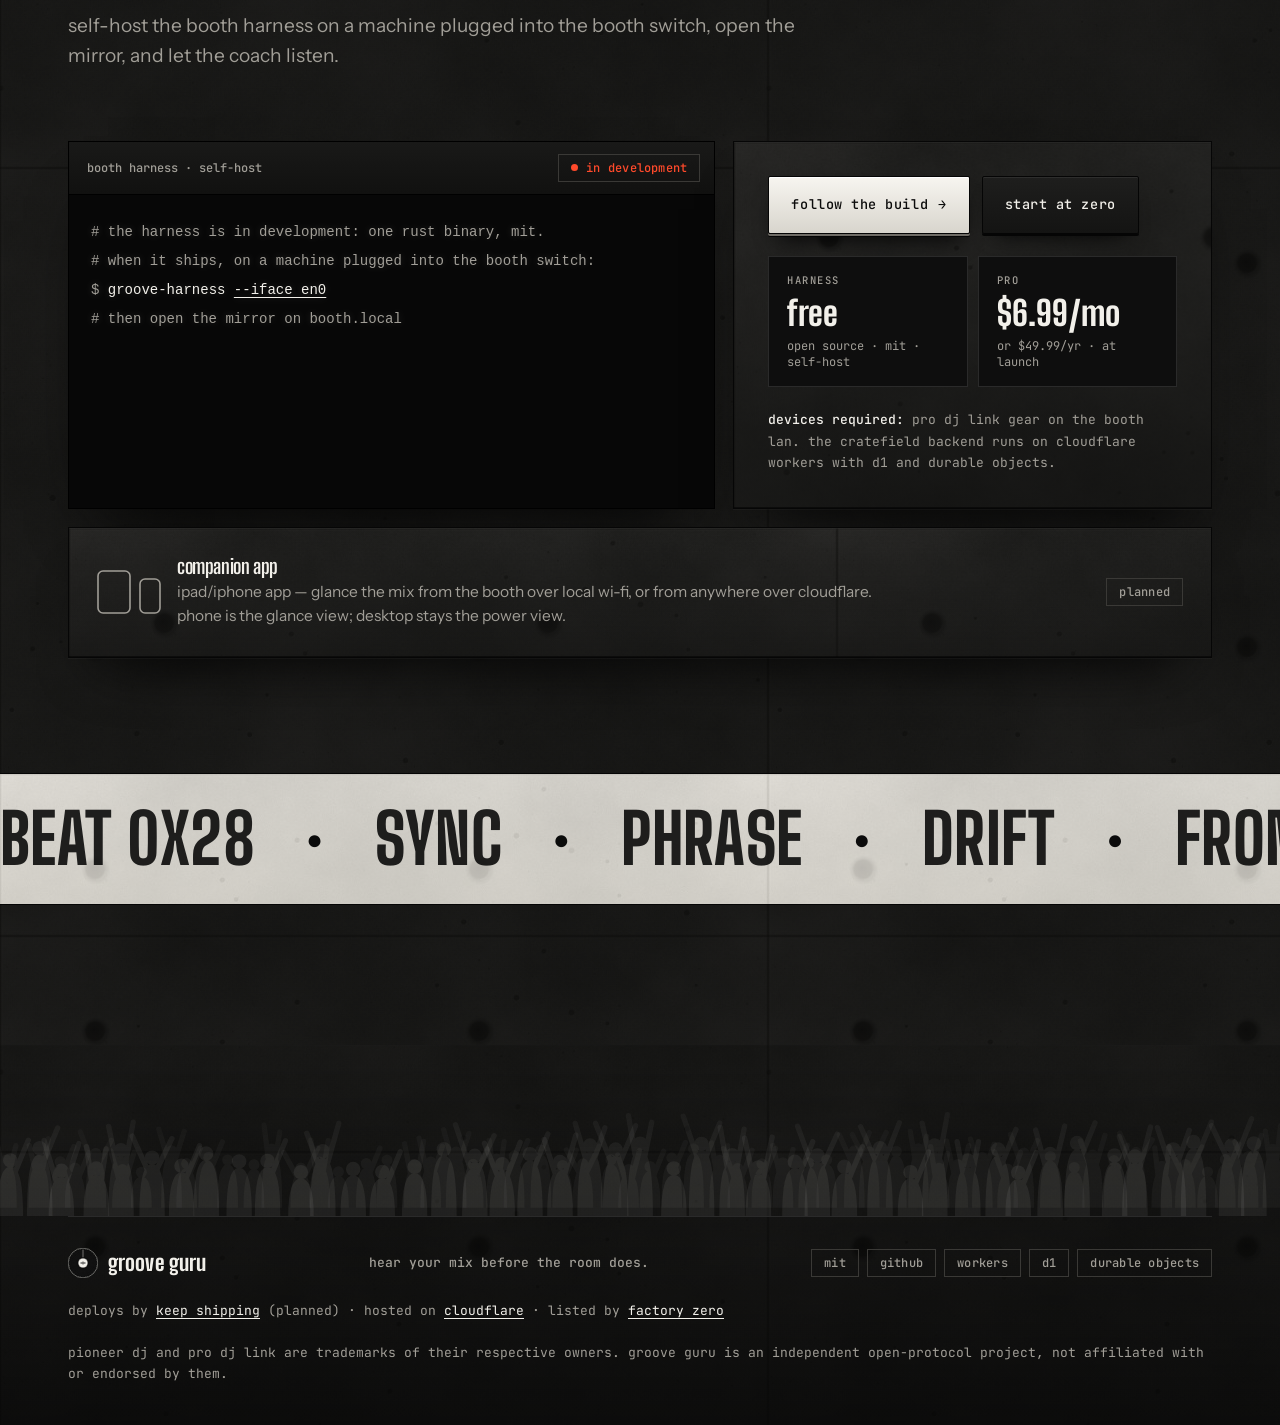
==== commit 6929621f: "Footer: "Built with" strip from the Factory Zero registry Adds a footer line naming the sister ventu" ====
--- a/index.html
+++ b/index.html
@@ -279,6 +279,9 @@
    <span class="foot__tag">hear your mix before the room does.</span>
    <ul class="chips"><li><span class="chip">mit</span></li><li><a class="chip" href="https://github.com/Groove-Guru">github</a></li><li><span class="chip">workers</span></li><li><span class="chip">d1</span></li><li><span class="chip">durable objects</span></li></ul>
   </div>
+  <!-- built-with:start -->
+  <p class="built-with">Deploys by <a href="https://keepshipping.run/">Keep Shipping</a> <span class="built-with__planned">(planned)</span> &middot; Hosted on <a href="https://www.cloudflare.com">Cloudflare</a> &middot; Listed by <a href="https://factory0.ventures/ventures/groove-guru/">Factory Zero</a></p>
+  <!-- built-with:end -->
   <p class="fine">pioneer dj and pro dj link are trademarks of their respective owners. groove guru is an independent open-protocol project, not affiliated with or endorsed by them.</p>
  </div>
 </footer>
--- a/assets/groove.css
+++ b/assets/groove.css
@@ -482,6 +482,9 @@
 .foot__tag{font:500 13px var(--m);color:var(--mut)}
 .chips{list-style:none;margin:0;padding:0;display:flex;flex-wrap:wrap;gap:8px}
 .foot .fine{margin-top:20px}
+/* "Built with": generated from tools/built-with.json by tools/built-with.py; lowercase like the rest of the copy */
+.built-with{margin:20px 0 0;font:400 13px/1.65 var(--m);color:var(--mut);text-transform:lowercase;overflow-wrap:anywhere}
+.built-with a{color:var(--ink);text-decoration:underline;text-underline-offset:3px}
 
 /* ── reduced motion ───────────────── */
 @media (prefers-reduced-motion:reduce){
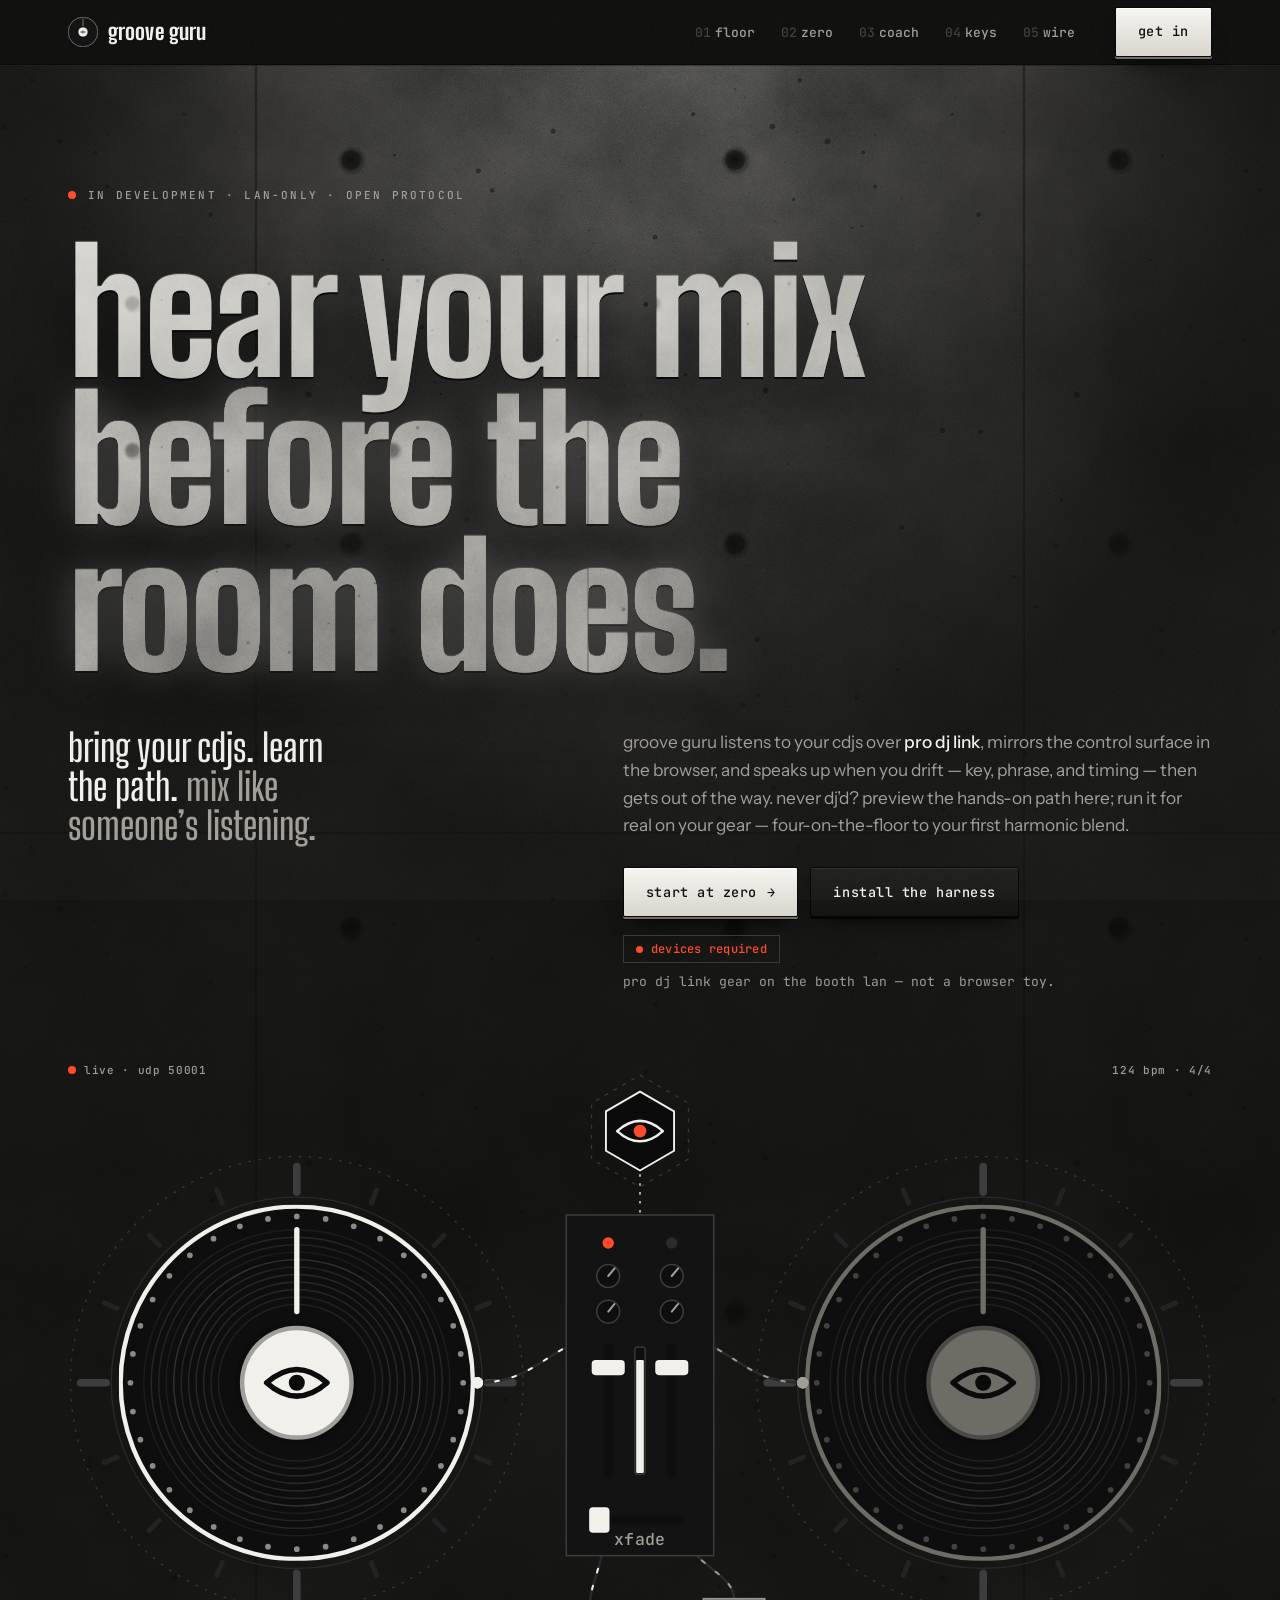
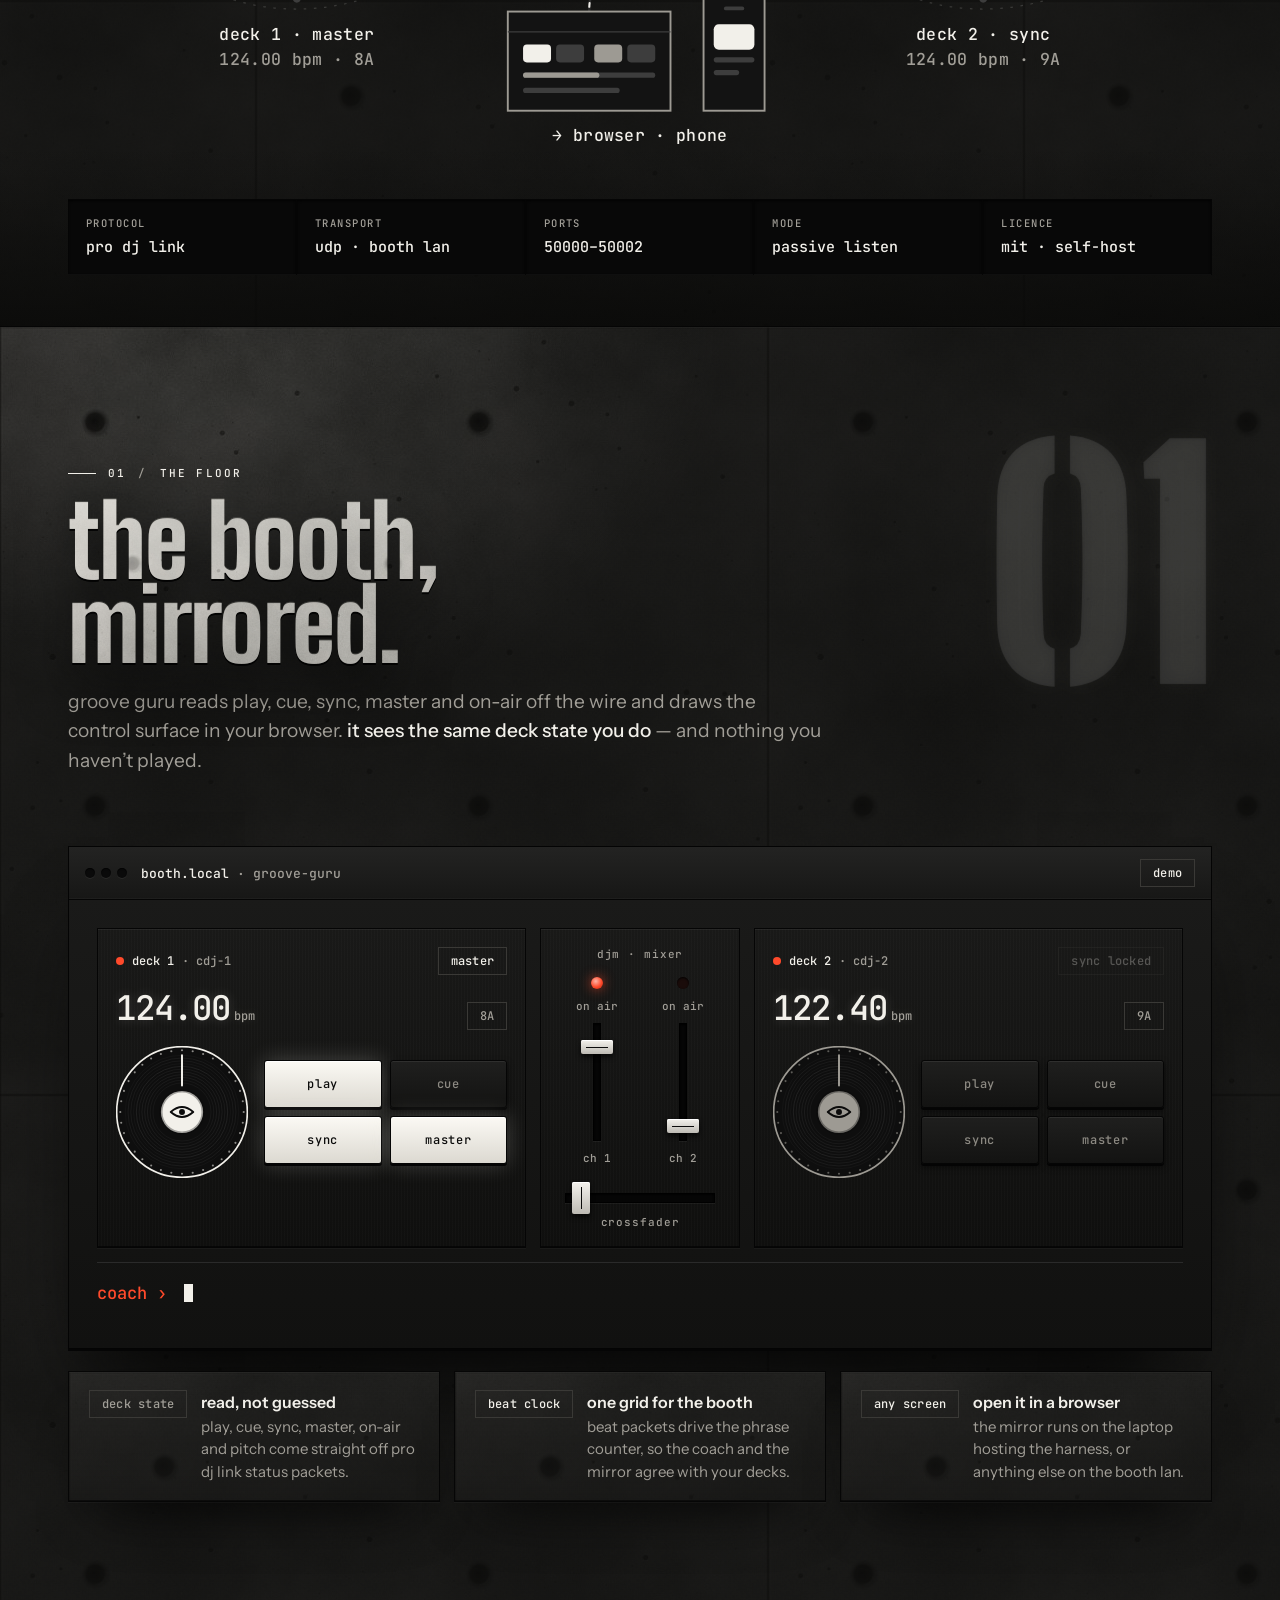
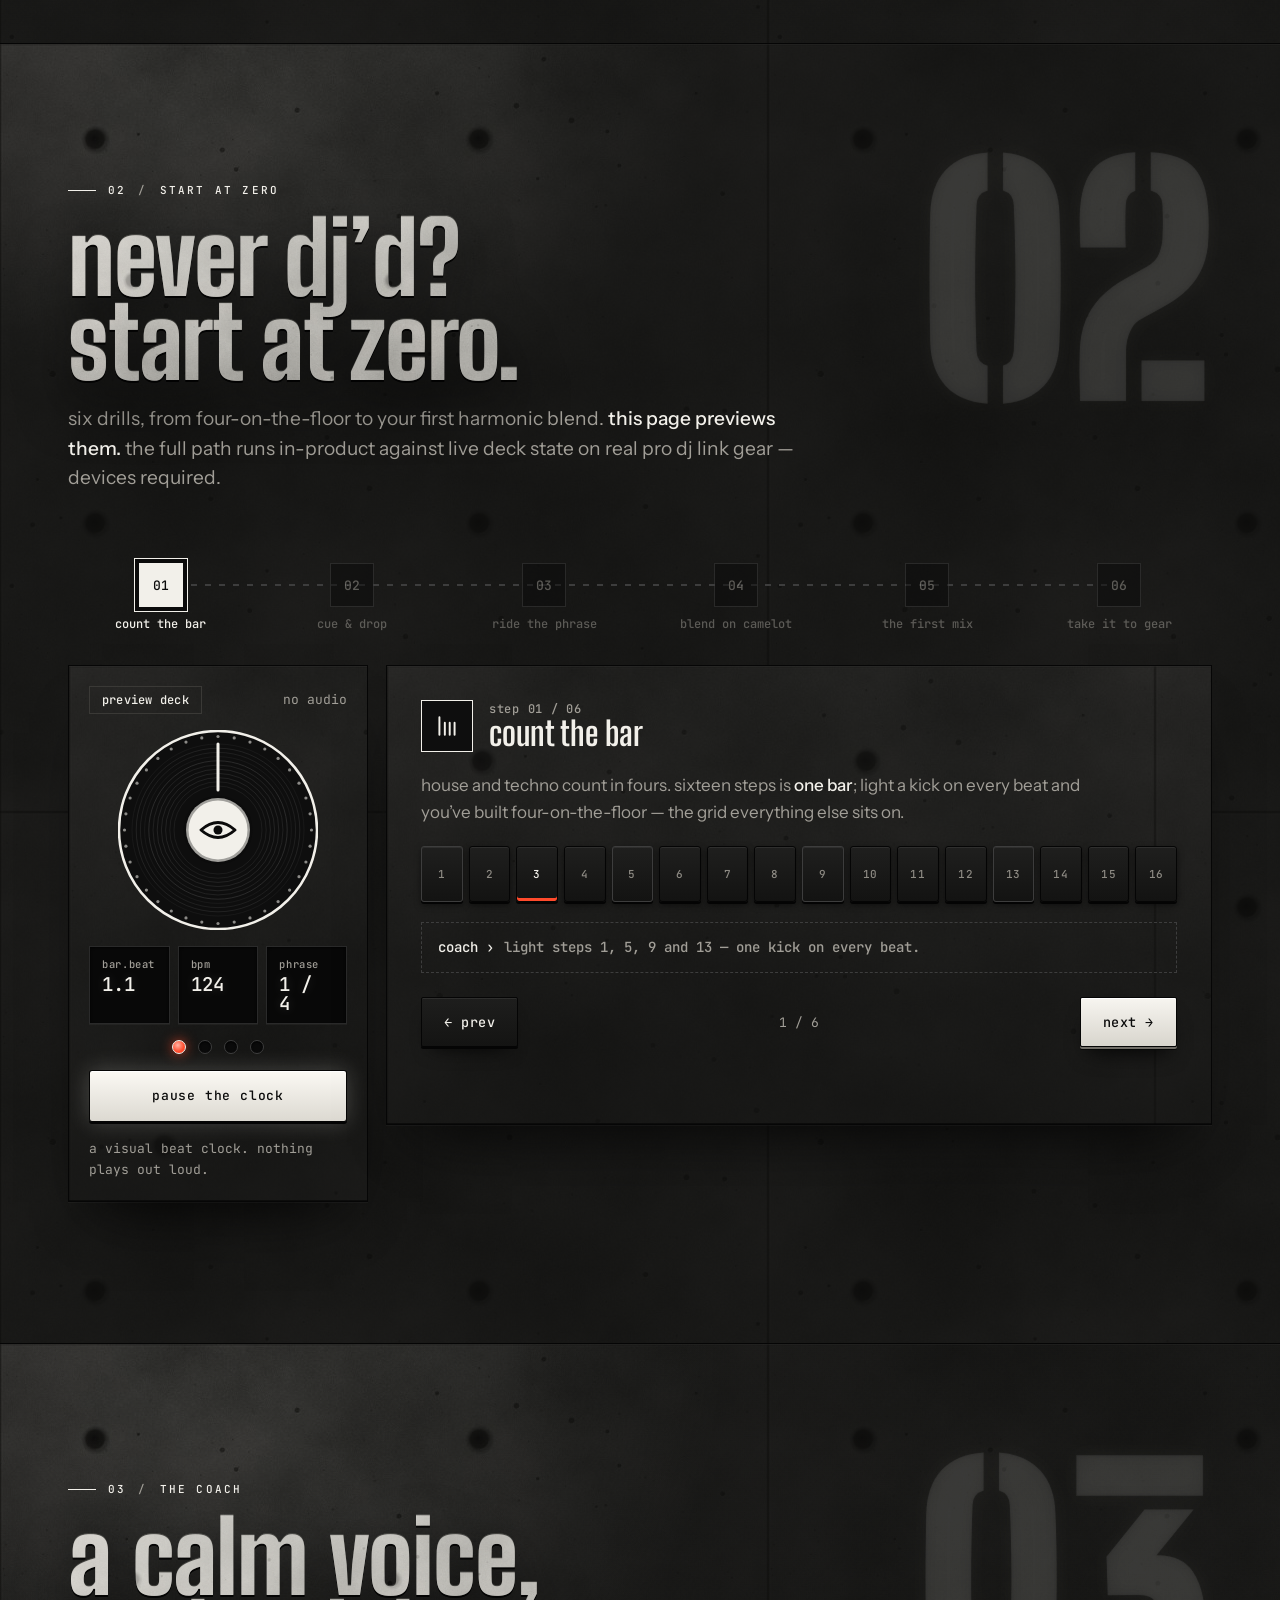
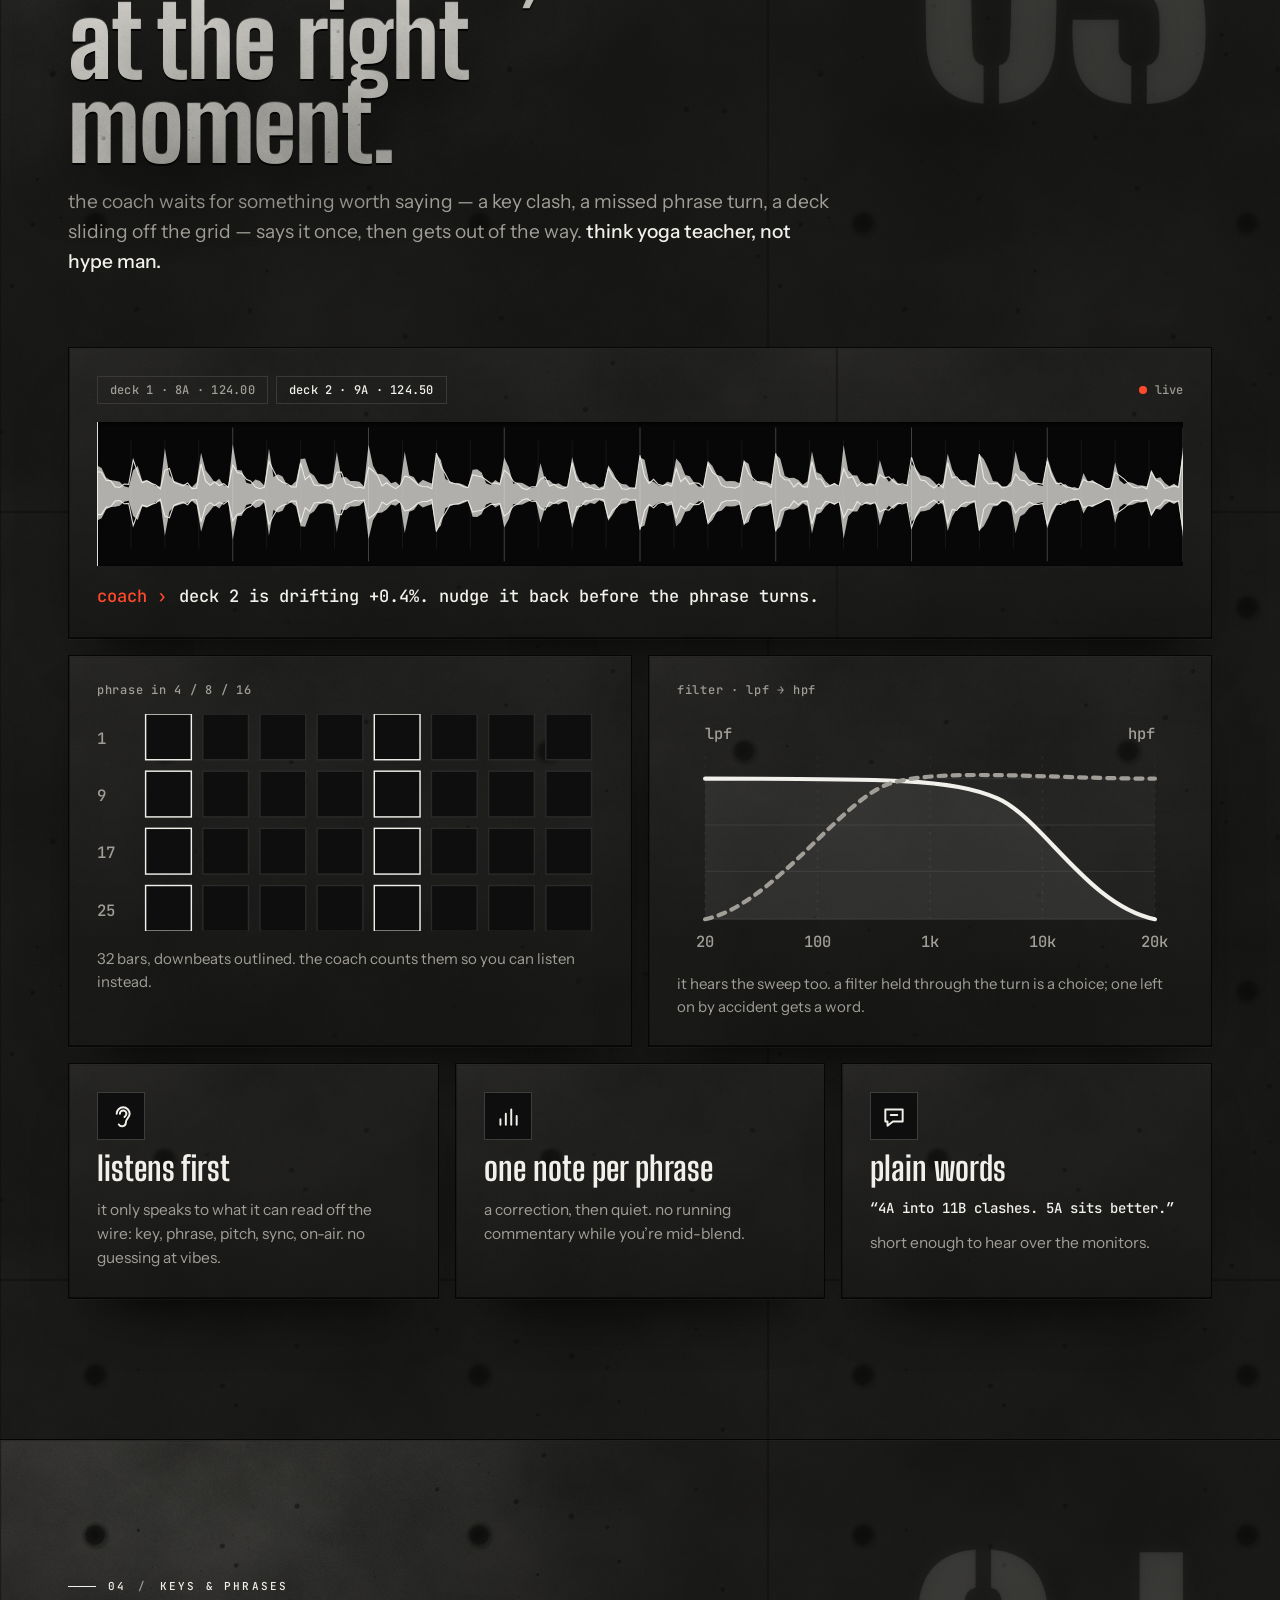
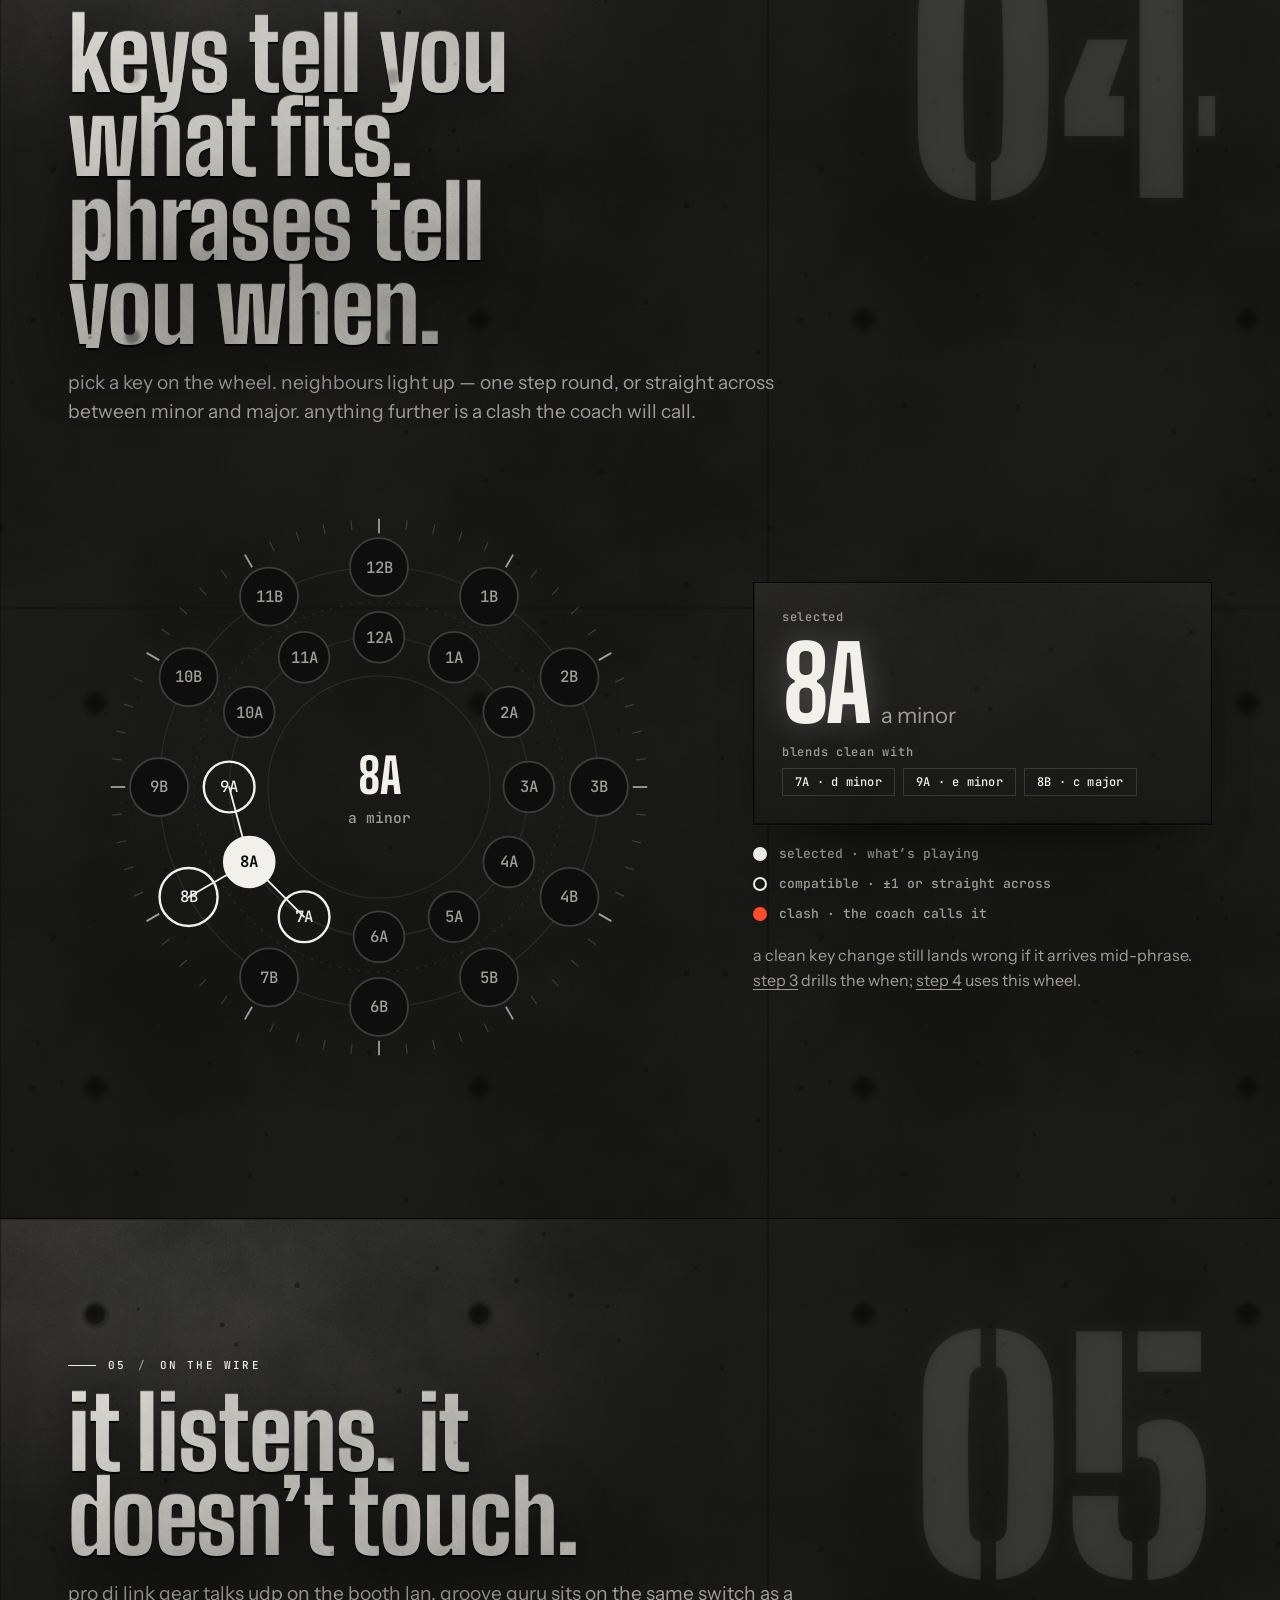
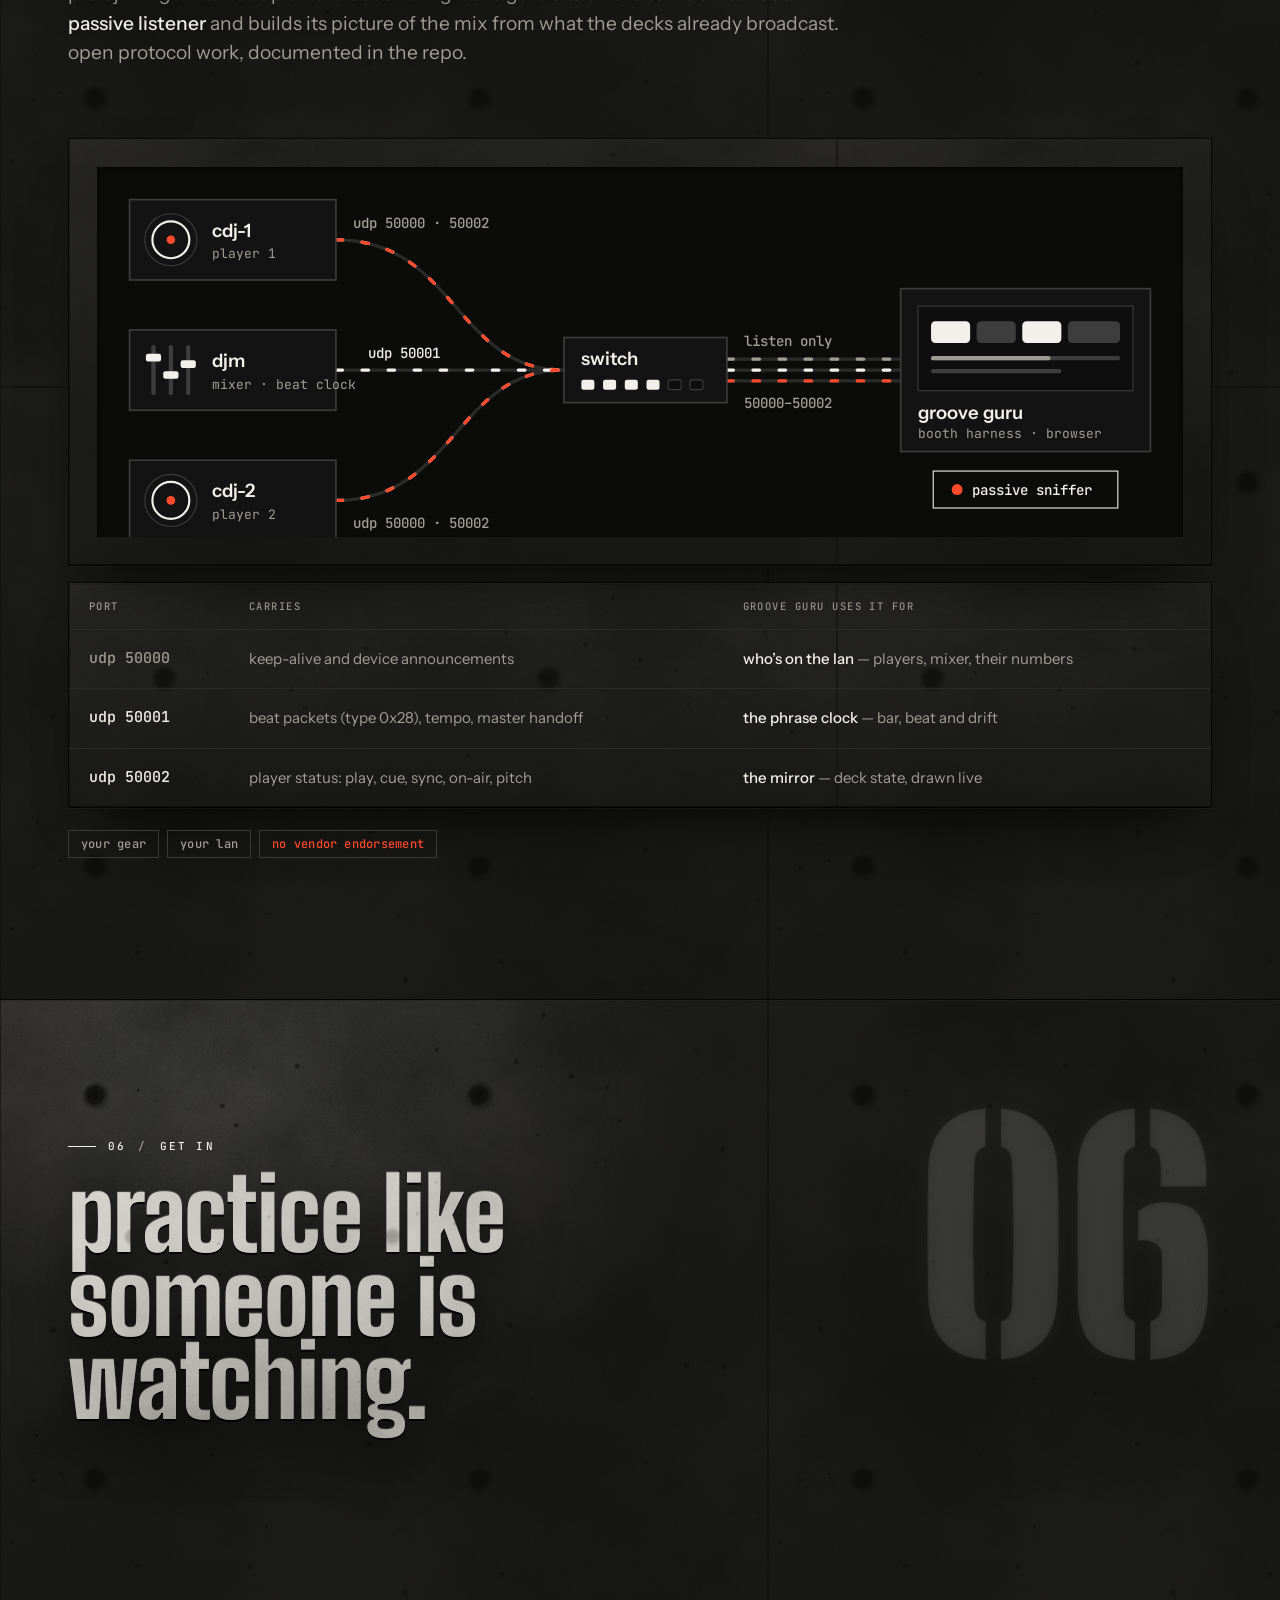
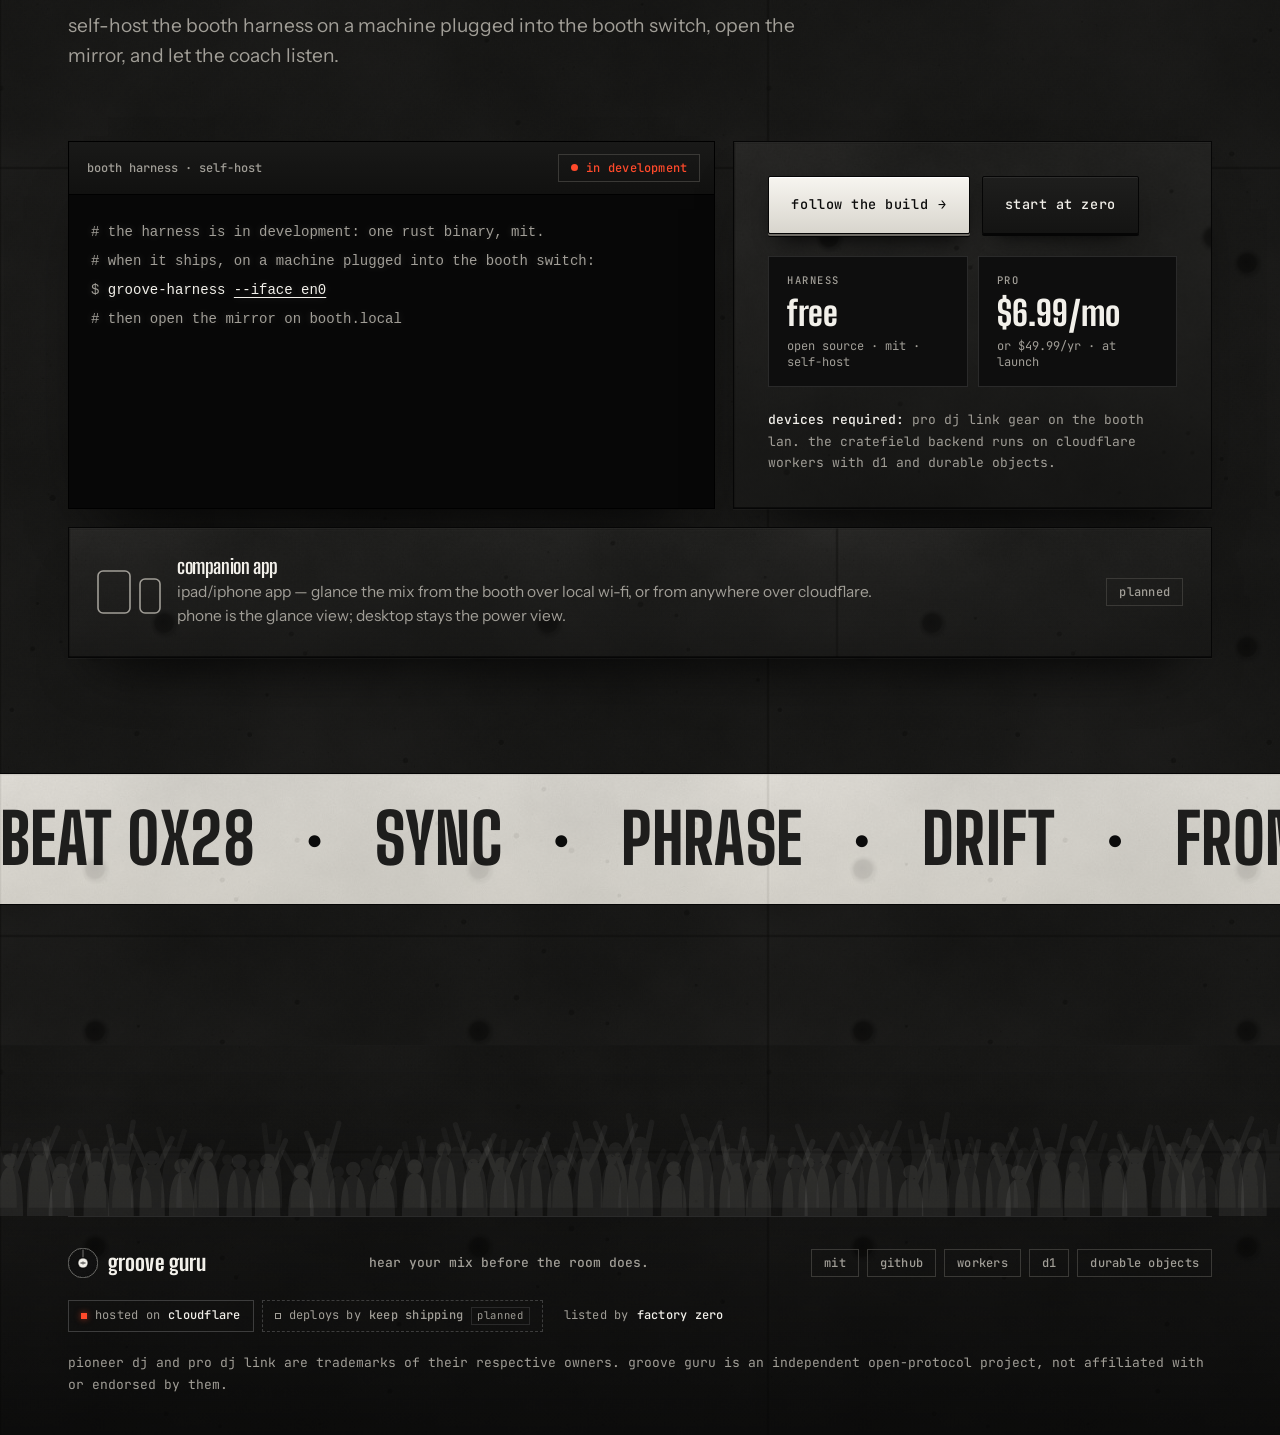
==== commit cf6ffd9d: "Built with: render the footer strip as labels styled for the site tools/built-with.py now writes the" ====
--- a/index.html
+++ b/index.html
@@ -280,7 +280,11 @@
    <ul class="chips"><li><span class="chip">mit</span></li><li><a class="chip" href="https://github.com/Groove-Guru">github</a></li><li><span class="chip">workers</span></li><li><span class="chip">d1</span></li><li><span class="chip">durable objects</span></li></ul>
   </div>
   <!-- built-with:start -->
-  <p class="built-with">Deploys by <a href="https://keepshipping.run/">Keep Shipping</a> <span class="built-with__planned">(planned)</span> &middot; Hosted on <a href="https://www.cloudflare.com">Cloudflare</a> &middot; Listed by <a href="https://factory0.ventures/ventures/groove-guru/">Factory Zero</a></p>
+  <ul class="built-with" aria-label="Built with">
+    <li class="bw"><span class="bw__role">Hosted on</span> <a class="bw__name" href="https://www.cloudflare.com">Cloudflare</a></li>
+    <li class="bw bw--planned"><span class="bw__role">Deploys by</span> <a class="bw__name" href="https://keepshipping.run/">Keep Shipping</a> <span class="bw__tag"><span class="bw__paren">(</span>planned<span class="bw__paren">)</span></span></li>
+    <li class="bw bw--source"><span class="bw__role">Listed by</span> <a class="bw__name" href="https://factory0.ventures/ventures/groove-guru/">Factory Zero</a></li>
+  </ul>
   <!-- built-with:end -->
   <p class="fine">pioneer dj and pro dj link are trademarks of their respective owners. groove guru is an independent open-protocol project, not affiliated with or endorsed by them.</p>
  </div>
--- a/assets/groove.css
+++ b/assets/groove.css
@@ -482,9 +482,27 @@
 .foot__tag{font:500 13px var(--m);color:var(--mut)}
 .chips{list-style:none;margin:0;padding:0;display:flex;flex-wrap:wrap;gap:8px}
 .foot .fine{margin-top:20px}
-/* "Built with": generated from tools/built-with.json by tools/built-with.py; lowercase like the rest of the copy */
-.built-with{margin:20px 0 0;font:400 13px/1.65 var(--m);color:var(--mut);text-transform:lowercase;overflow-wrap:anywhere}
-.built-with a{color:var(--ink);text-decoration:underline;text-underline-offset:3px}
+/* "Built with": generated from tools/built-with.json by tools/built-with.py; lowercase like the rest of the copy.
+   Square mono chips like the footer .chips row. Live ones carry a lit signal LED;
+   planned ones are dashed with an unlit LED and a "planned" tag. The whole chip is the link's hit area. */
+.built-with{list-style:none;margin:20px 0 0;padding:0;display:flex;flex-wrap:wrap;gap:8px;font:400 12px/1.3 var(--m);text-transform:lowercase}
+.bw{position:relative;display:inline-flex;align-items:center;flex-wrap:wrap;gap:2px 8px;box-sizing:border-box;max-width:100%;min-height:32px;padding:6px 12px;border:1px solid var(--line2);color:var(--mut);letter-spacing:.02em;transition:border-color .18s,color .18s}
+.bw::before{content:"";flex:none;width:6px;height:6px;background:var(--sig);box-shadow:0 0 6px rgba(255,74,43,.6)}
+.bw__role{color:var(--mut)}
+.built-with .bw__name{color:var(--ink);text-decoration:none;font-weight:500;overflow-wrap:anywhere}
+.built-with .bw__name::after{content:"";position:absolute;inset:-1px}
+.built-with .bw__name:focus-visible{outline:none}
+.built-with .bw__name:focus-visible::after{outline:2px solid var(--lime);outline-offset:3px}
+.bw:hover{border-color:var(--ink)}
+.bw--planned{border-style:dashed;border-color:var(--line2)}
+.bw--planned::before{background:transparent;box-shadow:inset 0 0 0 1px var(--mut)}
+.built-with .bw--planned .bw__name{color:var(--mut)}
+.bw--planned:hover .bw__name{color:var(--ink)}
+.bw__tag{font-size:10.5px;letter-spacing:.06em;color:var(--mut);border:1px solid var(--line);padding:1px 5px}
+.bw__paren{display:none}
+.bw--source{border-color:transparent}
+.bw--source::before{display:none}
+.bw--source:hover{border-color:var(--line2)}
 
 /* ── reduced motion ───────────────── */
 @media (prefers-reduced-motion:reduce){
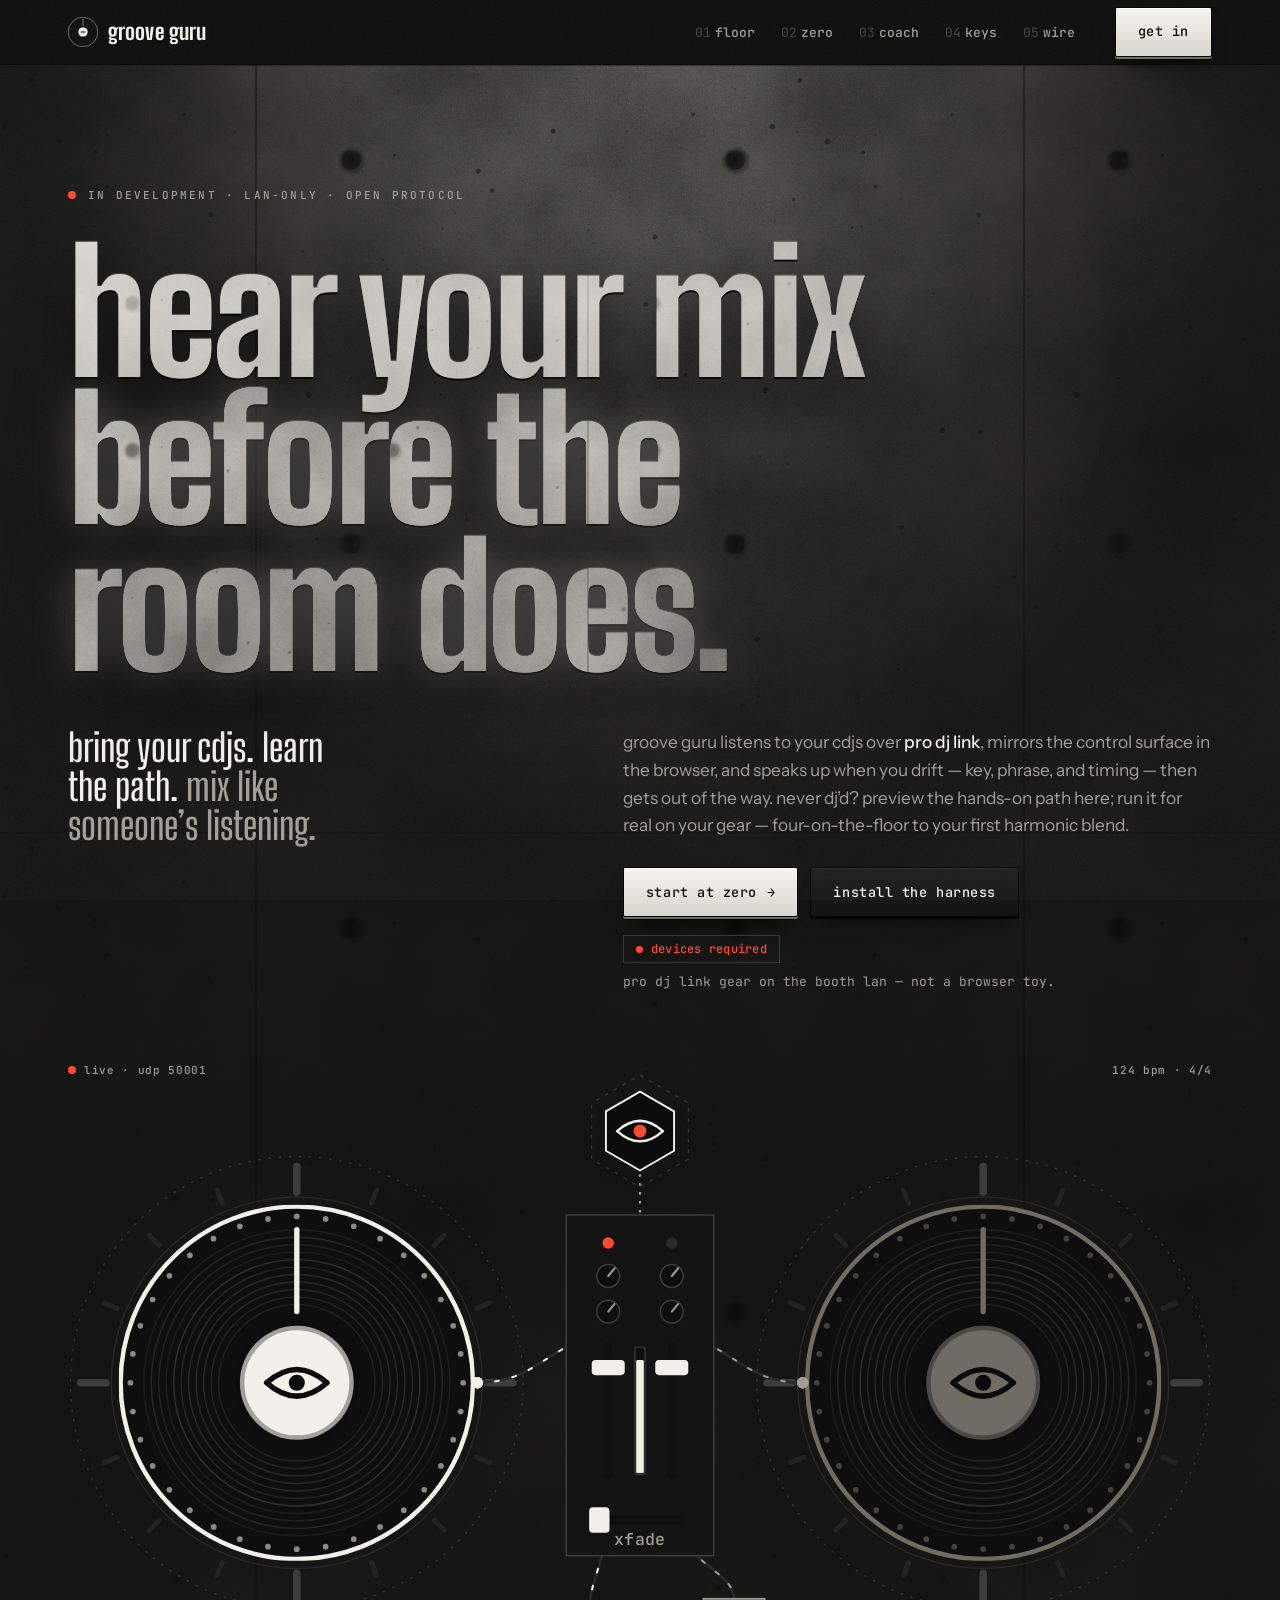
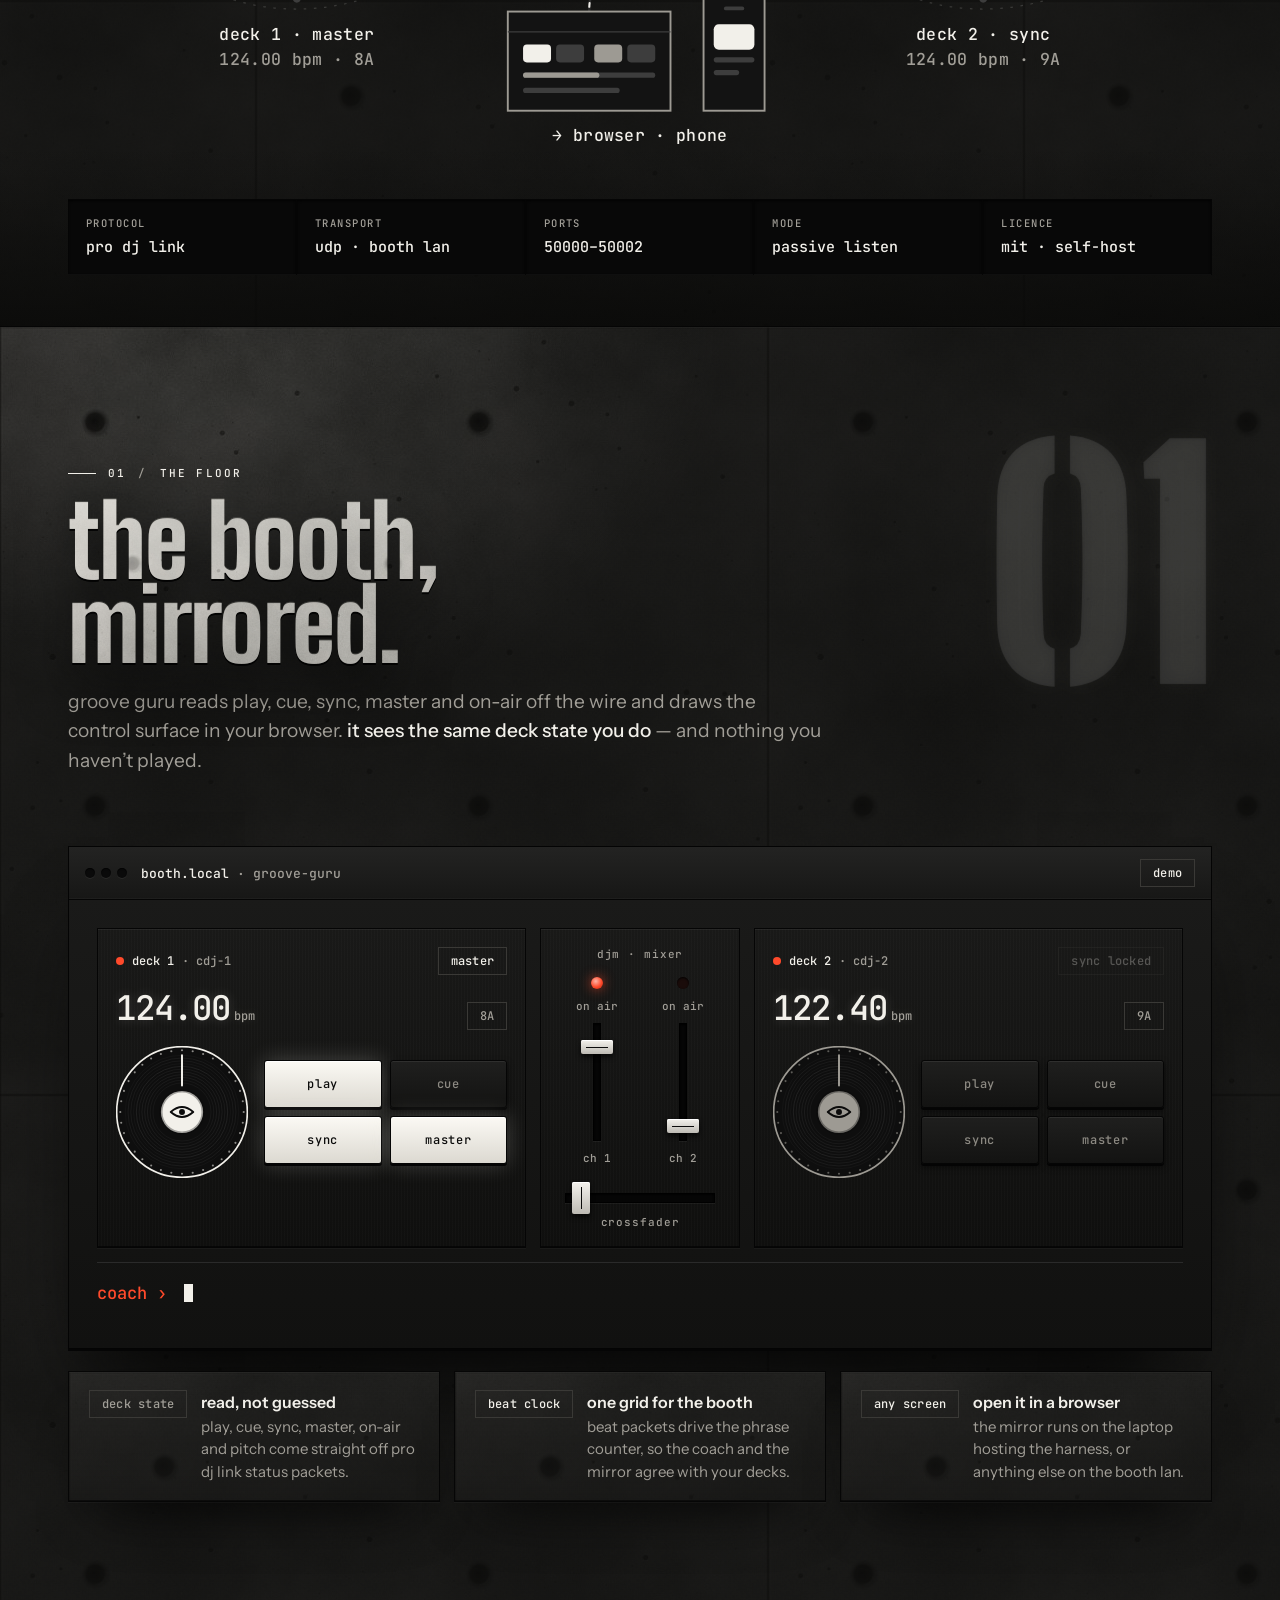
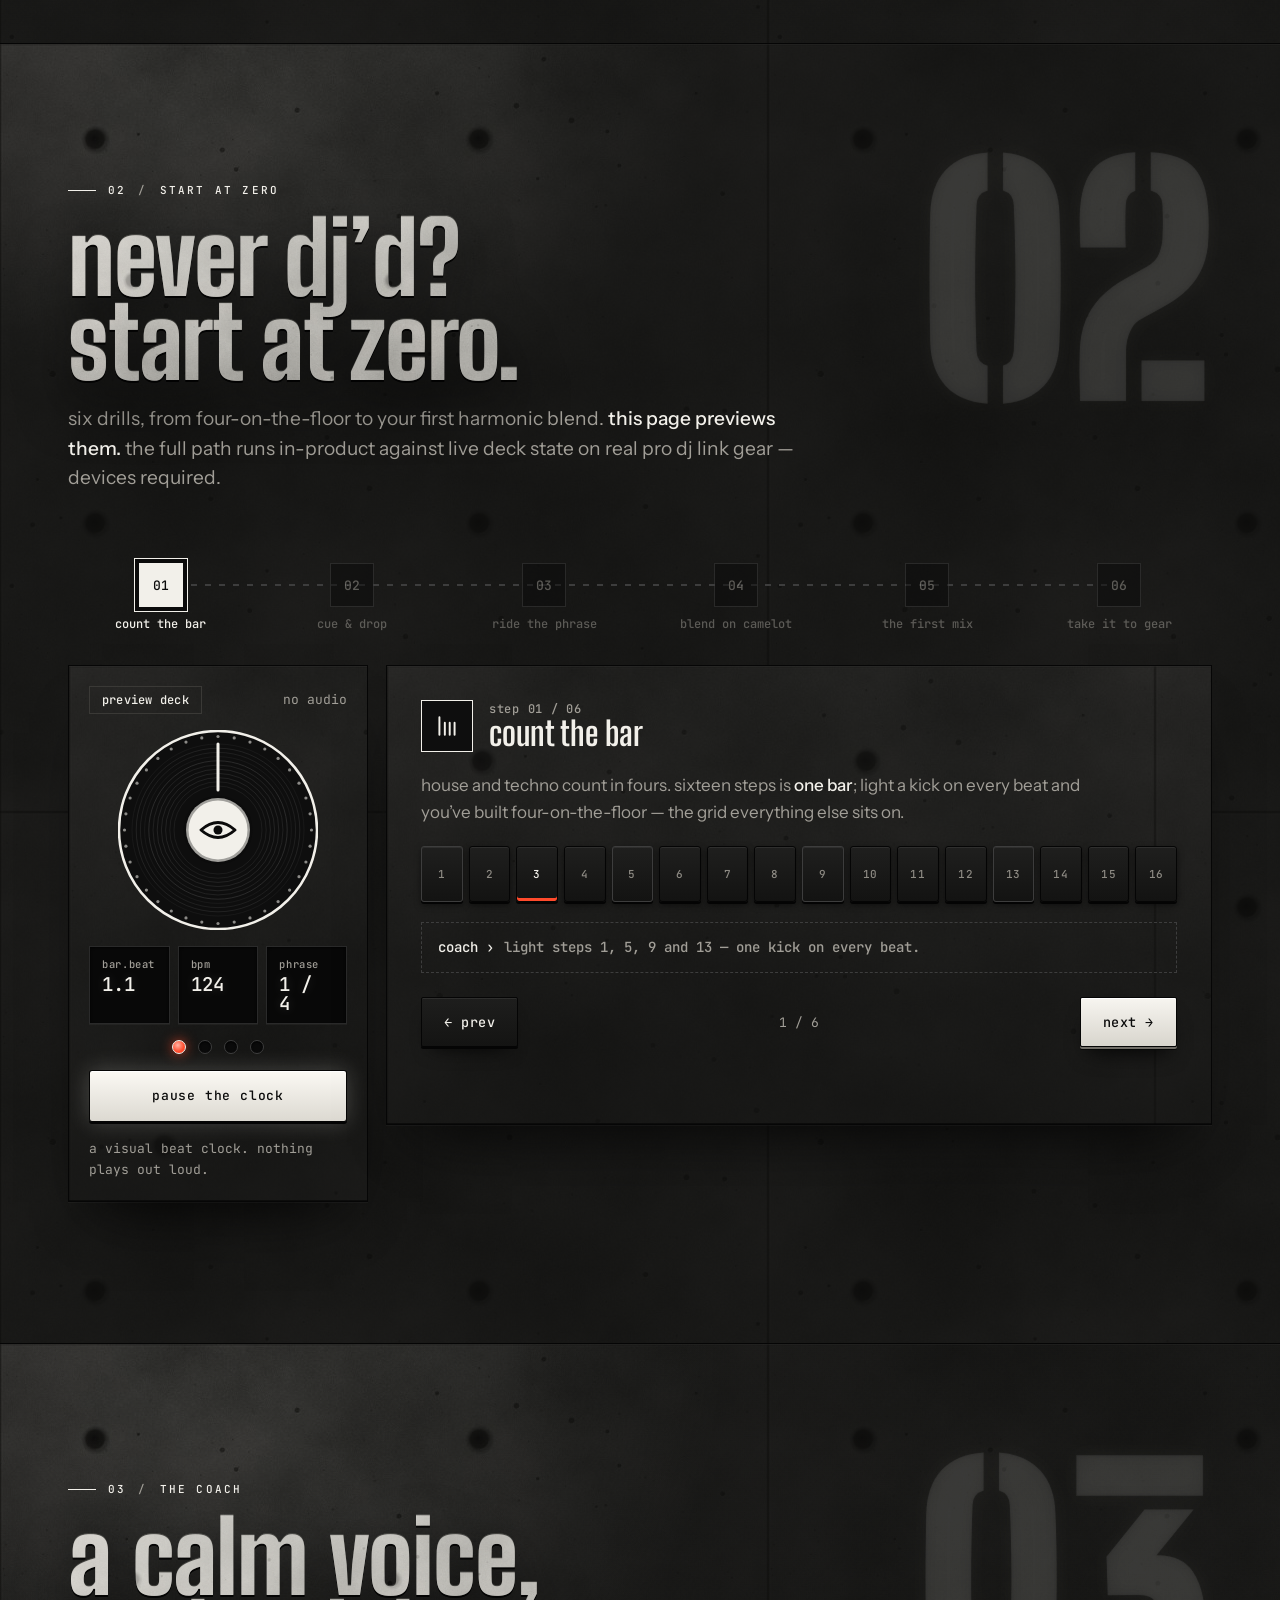
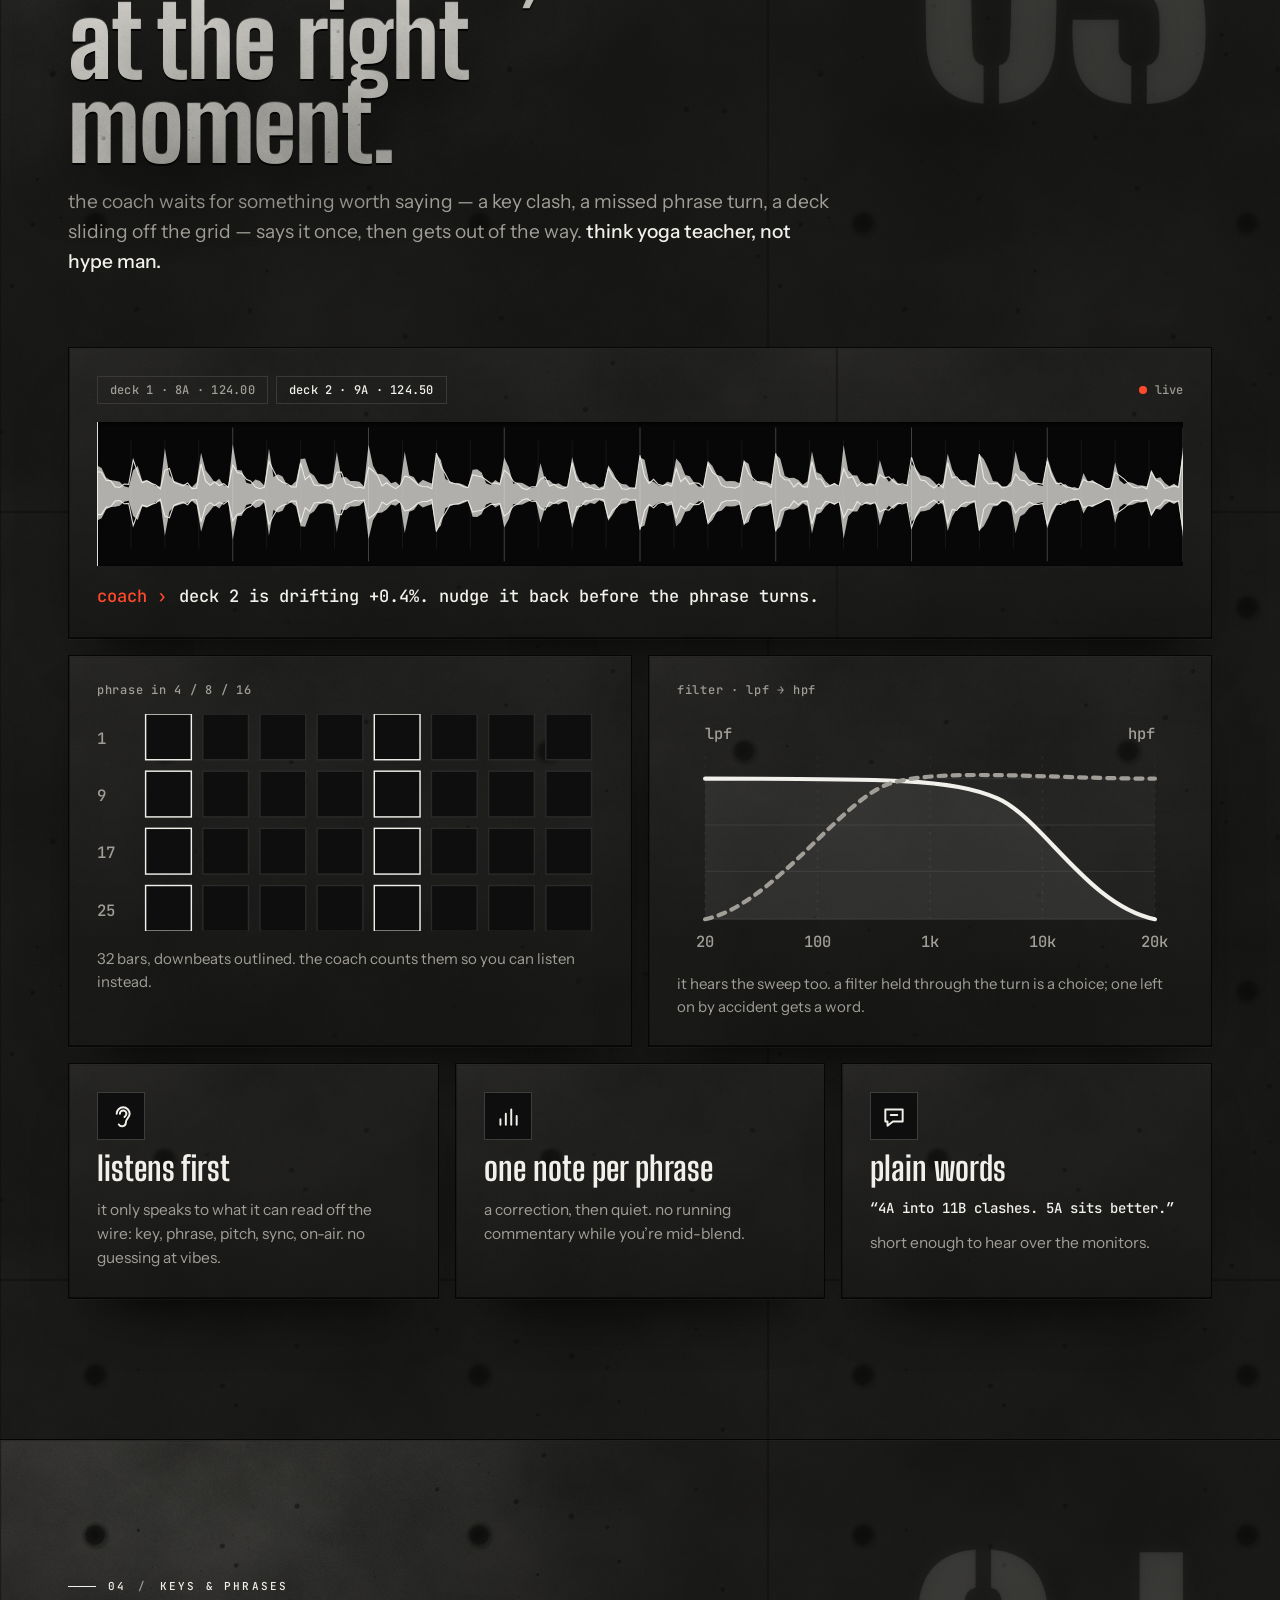
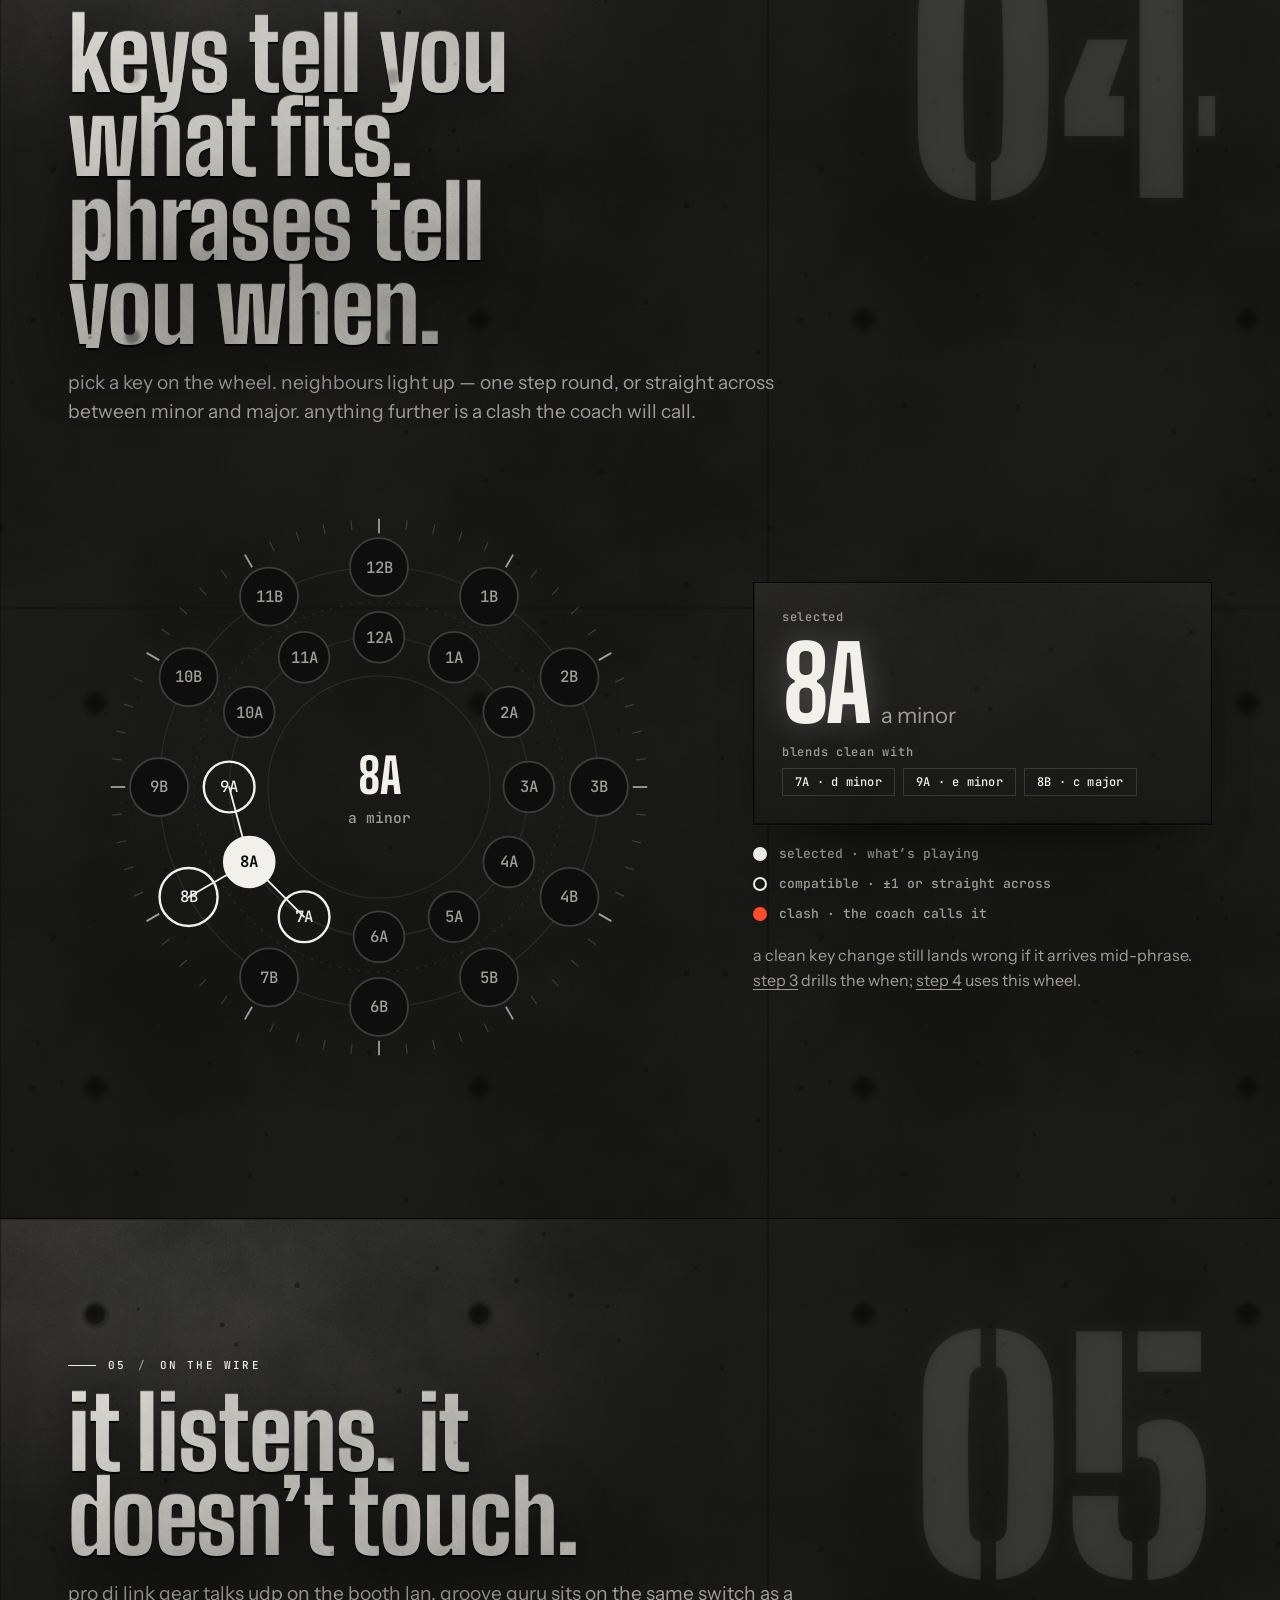
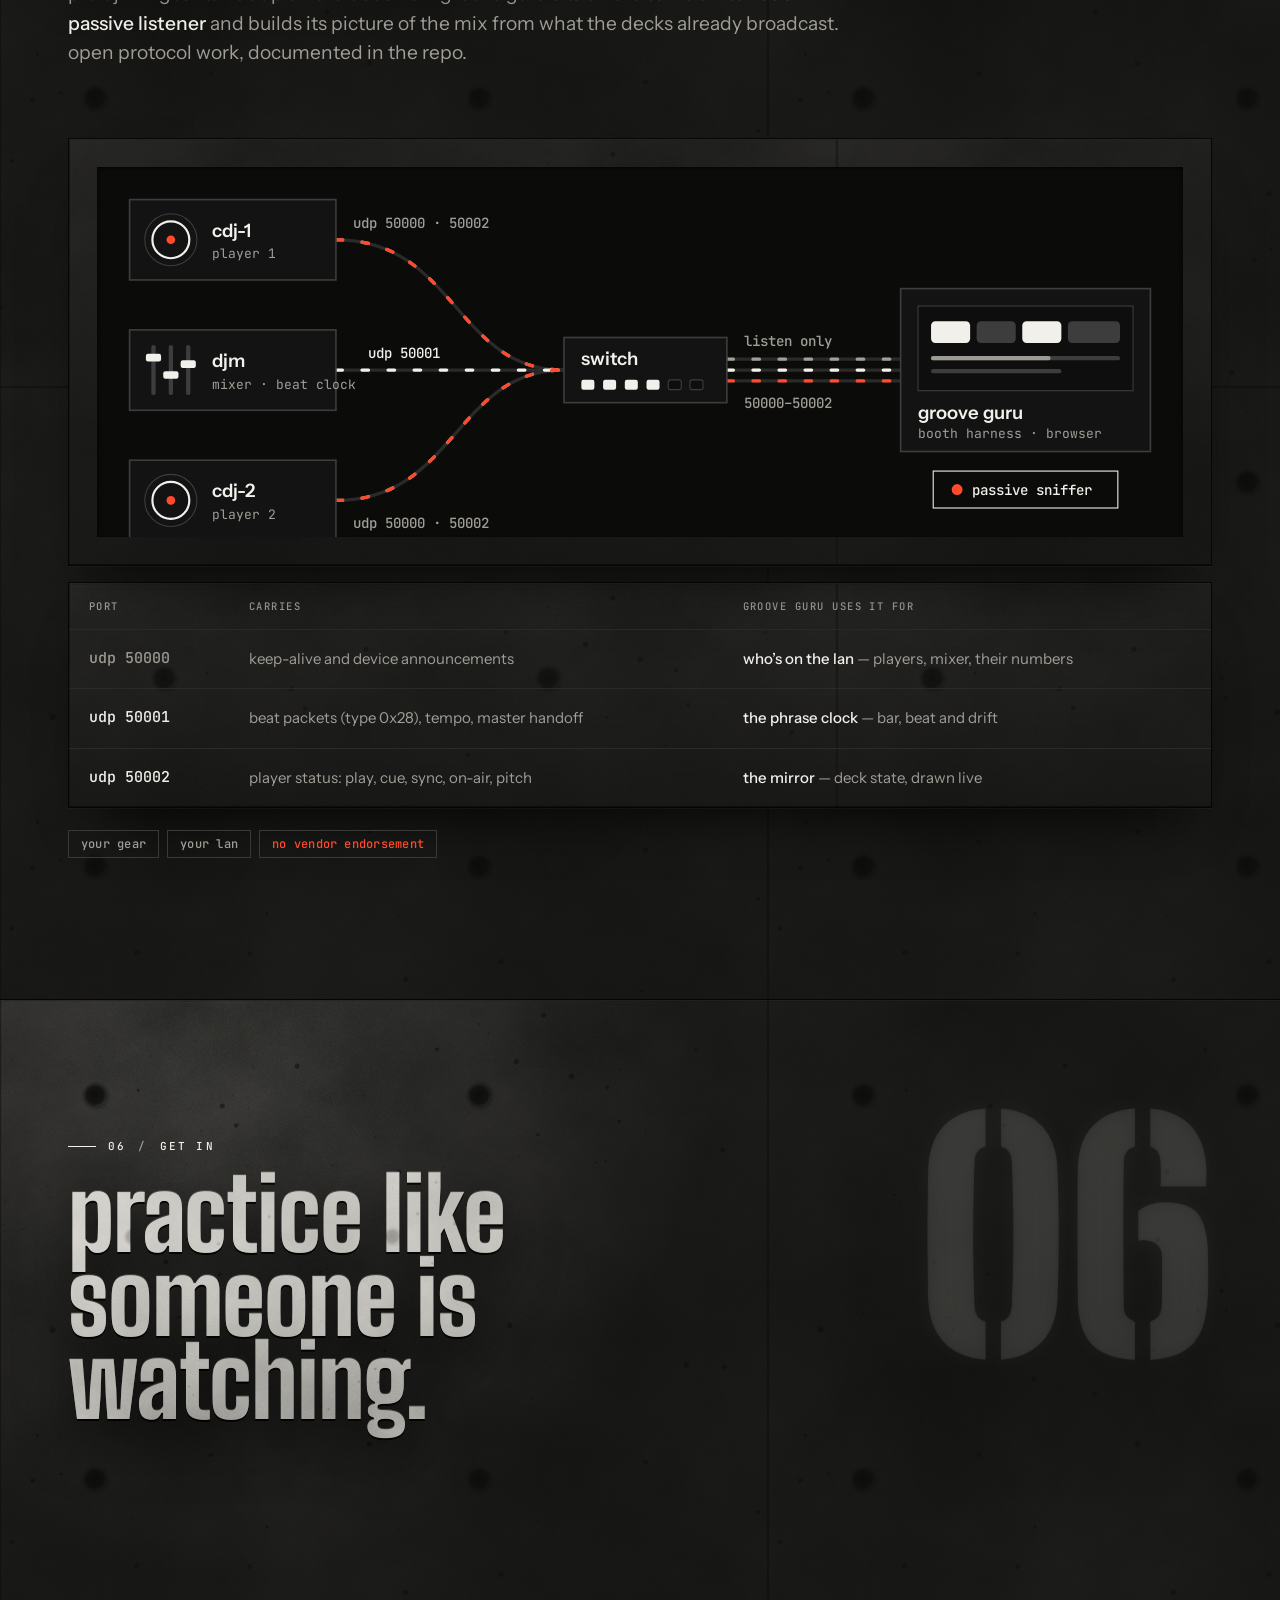
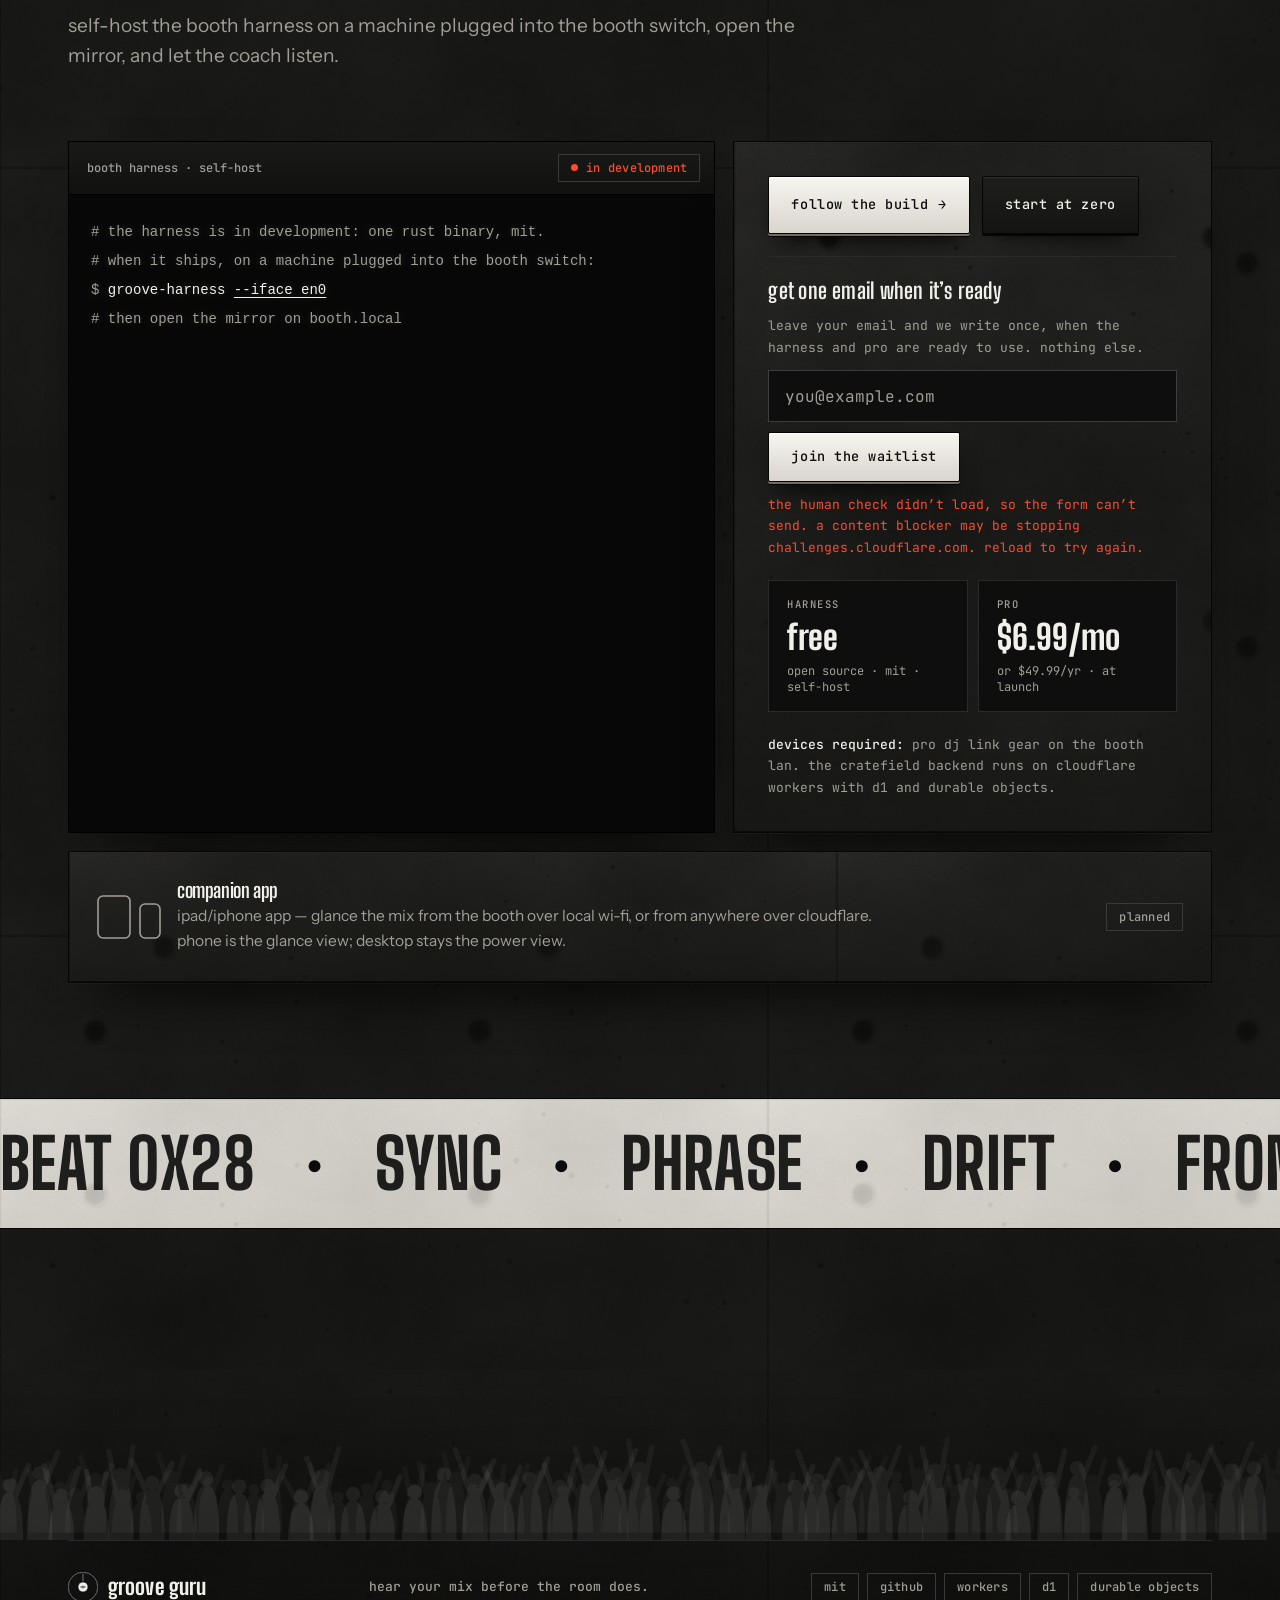
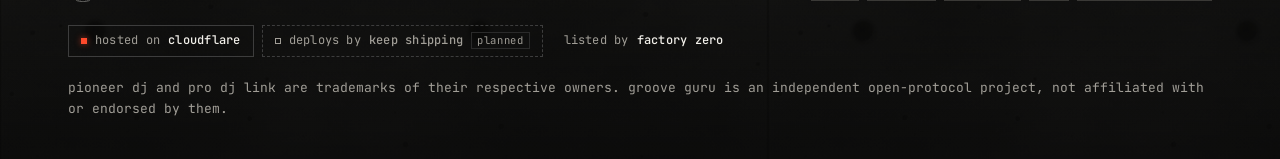
==== commit 81cc9ce4: "Waitlist form in "get in", posting to api.groove.guru with Turnstile The site had no way to leave an" ====
--- a/index.html
+++ b/index.html
@@ -254,6 +254,19 @@
    </div>
    <div class="getin__cta" data-reveal="2">
     <div class="actions"><a class="btn btn--primary btn--lg" href="https://github.com/Groove-Guru">follow the build <span class="arr">→</span></a><a class="btn btn--ghost btn--lg" href="#step-1">start at zero</a></div>
+    <div class="wl" id="waitlist">
+     <h3 class="wl__h">get one email when it’s ready</h3>
+     <p class="fine">leave your email and we write once, when the harness and pro are ready to use. nothing else.</p>
+     <form class="wl__form" novalidate aria-label="Groove Guru waitlist" data-wl hidden>
+      <label class="sr-only" for="wl-email">email</label>
+      <input class="wl__in" id="wl-email" name="email" type="email" inputmode="email" autocomplete="email" placeholder="you@example.com" required aria-describedby="wl-err">
+      <button class="btn btn--primary wl__go" type="submit"><span data-wl-label>join the waitlist</span></button>
+     </form>
+     <div class="wl__human" role="group" aria-label="human check" hidden data-wl-captcha></div>
+     <p class="wl__err fine" id="wl-err" role="alert" hidden data-wl-err></p>
+     <p class="wl__done fine" role="status" hidden data-wl-done><strong>check your inbox.</strong> we sent a confirmation link to <span data-wl-email></span>. open it to hold your place.</p>
+     <noscript><p class="fine">the waitlist needs javascript for its human check. turn it on and reload, or follow the build on github.</p></noscript>
+    </div>
     <dl class="plans">
      <div><dt>harness</dt><dd>free<small>open source · mit · self-host</small></dd></div>
      <div><dt>pro</dt><dd>$6.99/mo<small>or $49.99/yr · at launch</small></dd></div>
--- a/assets/groove.css
+++ b/assets/groove.css
@@ -718,3 +718,19 @@
 .lesson__status[data-state="good"]{background:linear-gradient(180deg,#f7f5f0,#dcd9d1);color:#0b0b0b}
 .foot{background:linear-gradient(transparent,rgba(5,5,5,.6))}
 
+
+/* waitlist (06 get in) */
+.wl{display:grid;gap:12px;padding-top:22px;border-top:1px solid var(--line)}
+.wl__h{font:700 22px/1.1 var(--d);letter-spacing:.01em;margin:0;color:var(--ink)}
+.wl .fine{margin:0}
+.wl__form{display:flex;gap:10px;flex-wrap:wrap}
+.wl__form[hidden],.wl__human[hidden],.wl__err[hidden],.wl__done[hidden]{display:none}
+.wl__in{flex:1 1 220px;min-width:0;height:52px;padding:0 16px;border:1px solid var(--line2);border-radius:0;background:var(--s0);color:var(--ink);font:400 16px/1 var(--m)}
+.wl__in::placeholder{color:var(--mut)}
+.wl__in:focus-visible{outline:2px solid var(--lime);outline-offset:2px}
+.wl__in[aria-invalid=true]{border-color:var(--amber)}
+.wl__go{flex:0 0 auto}
+.wl__go:disabled{opacity:.6;cursor:wait}
+.wl__human{min-height:65px}
+.wl__err{color:var(--amber)}
+.wl__err a,.wl__done a{color:var(--ink)}
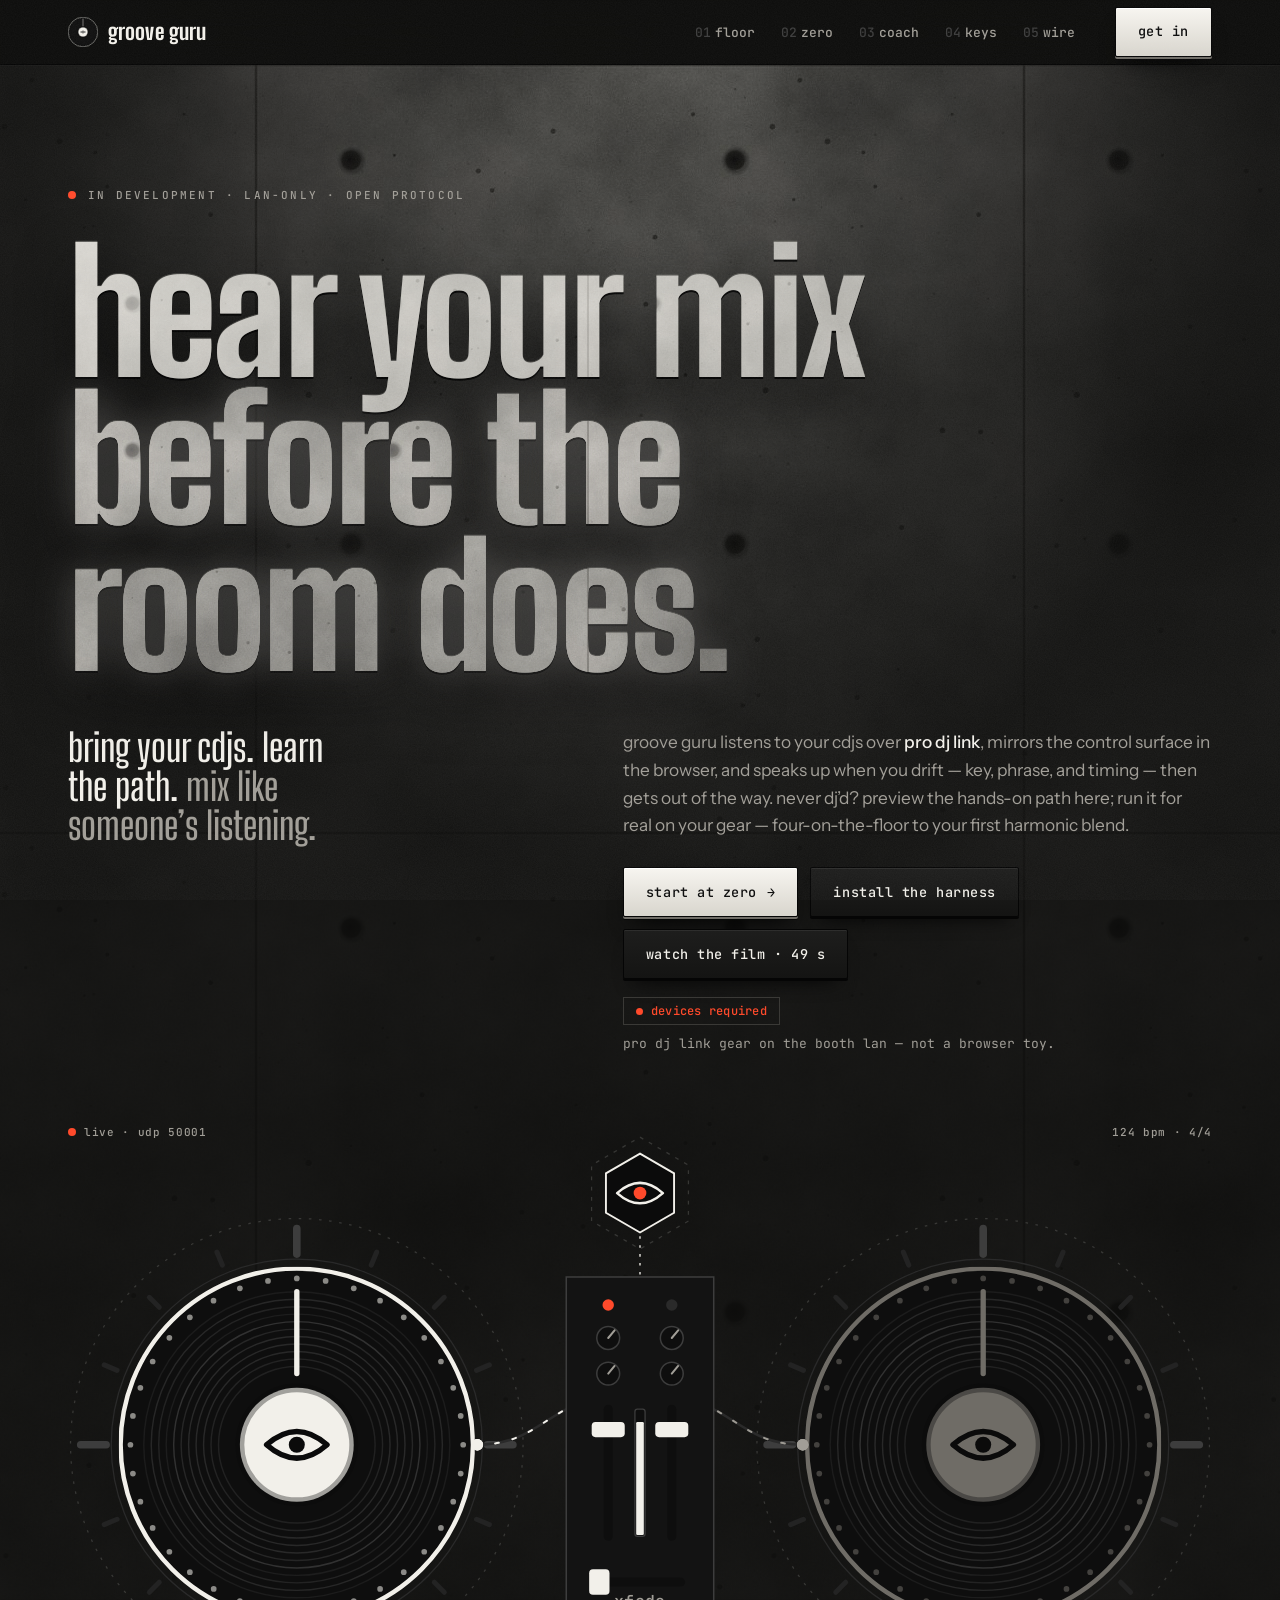
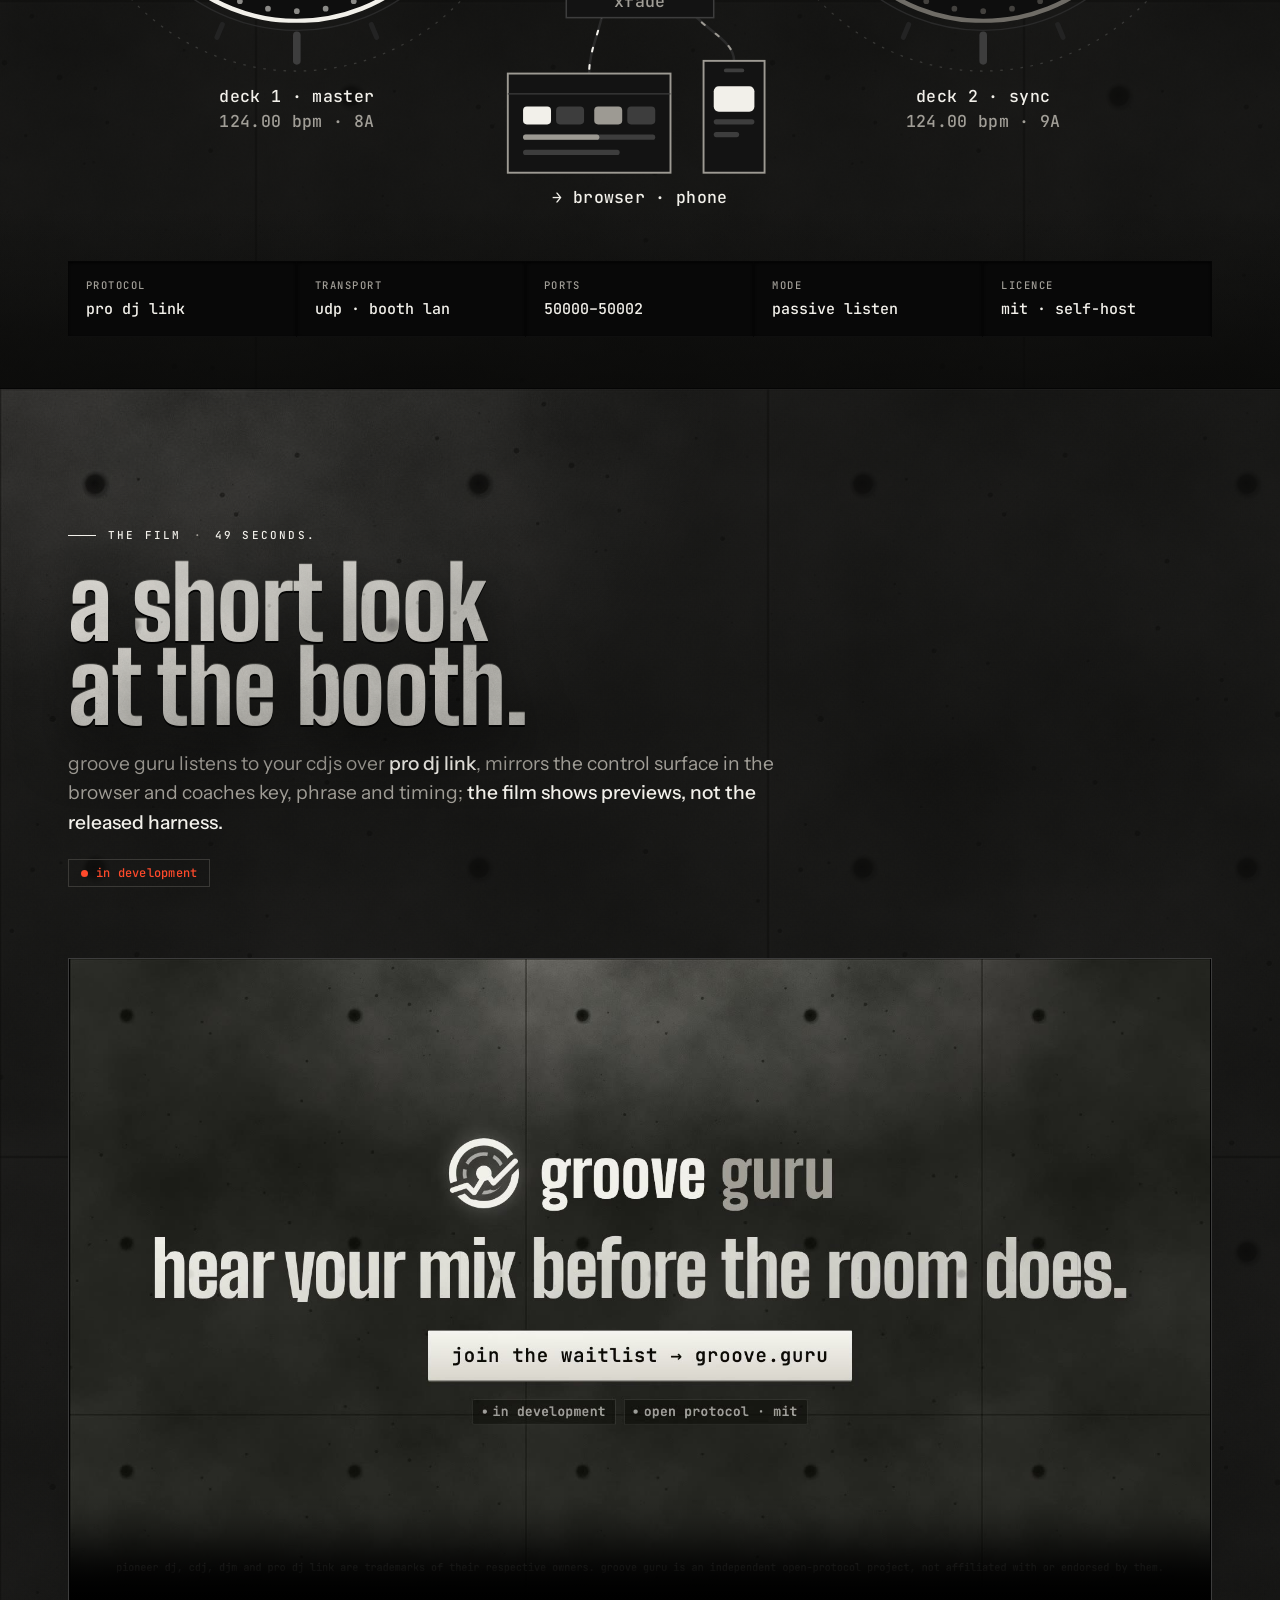
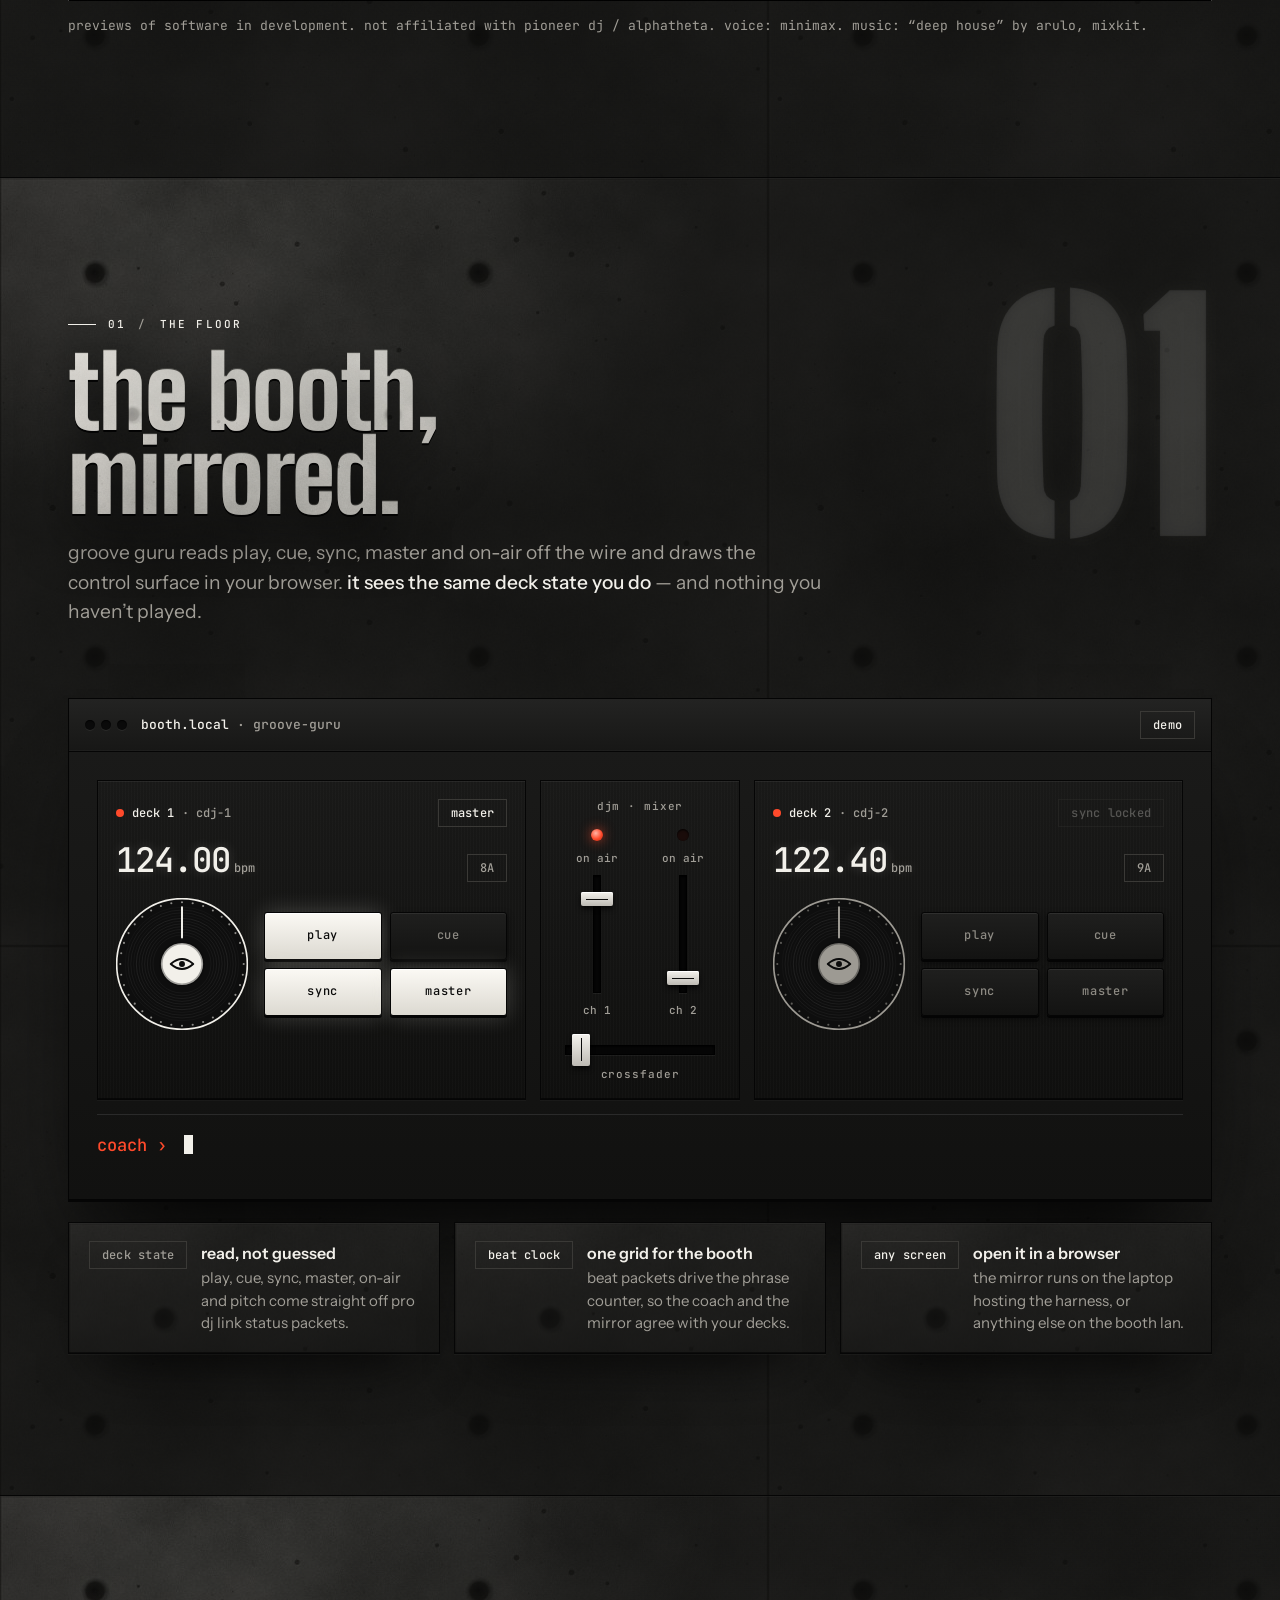
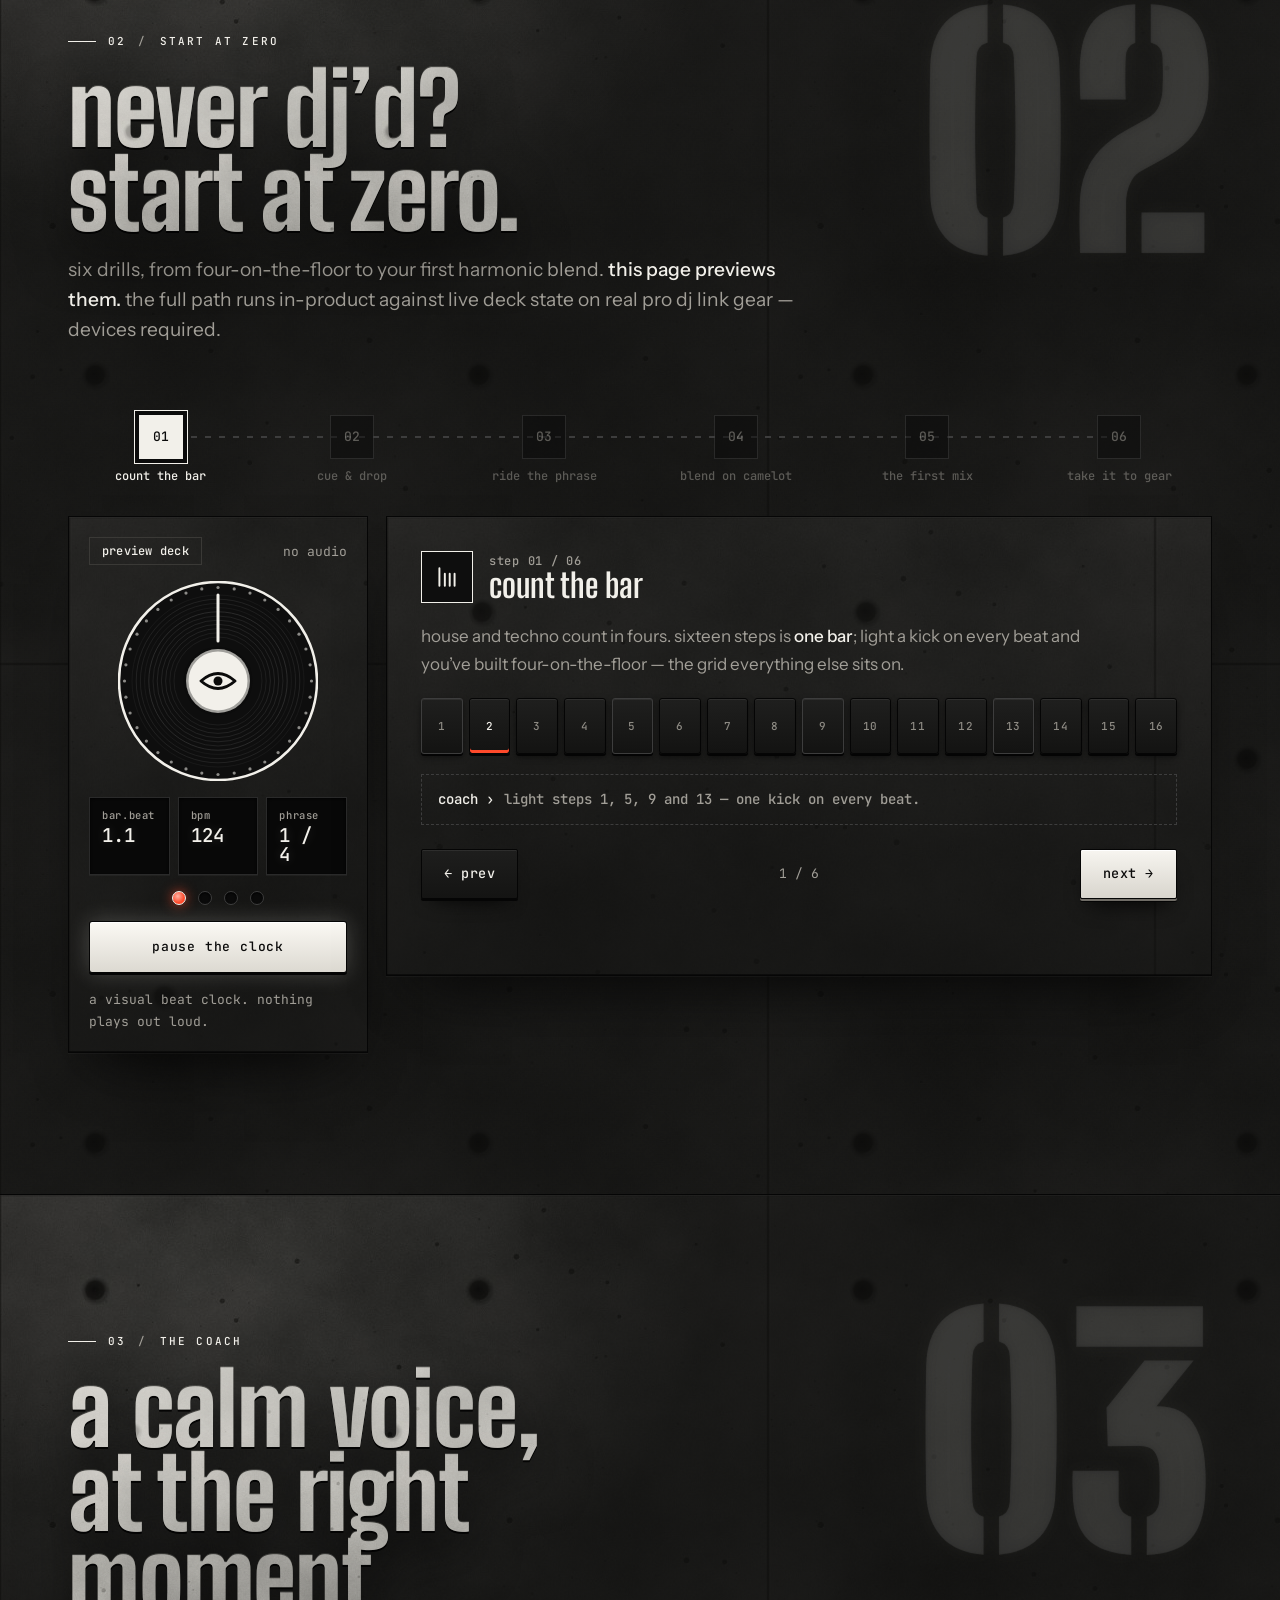
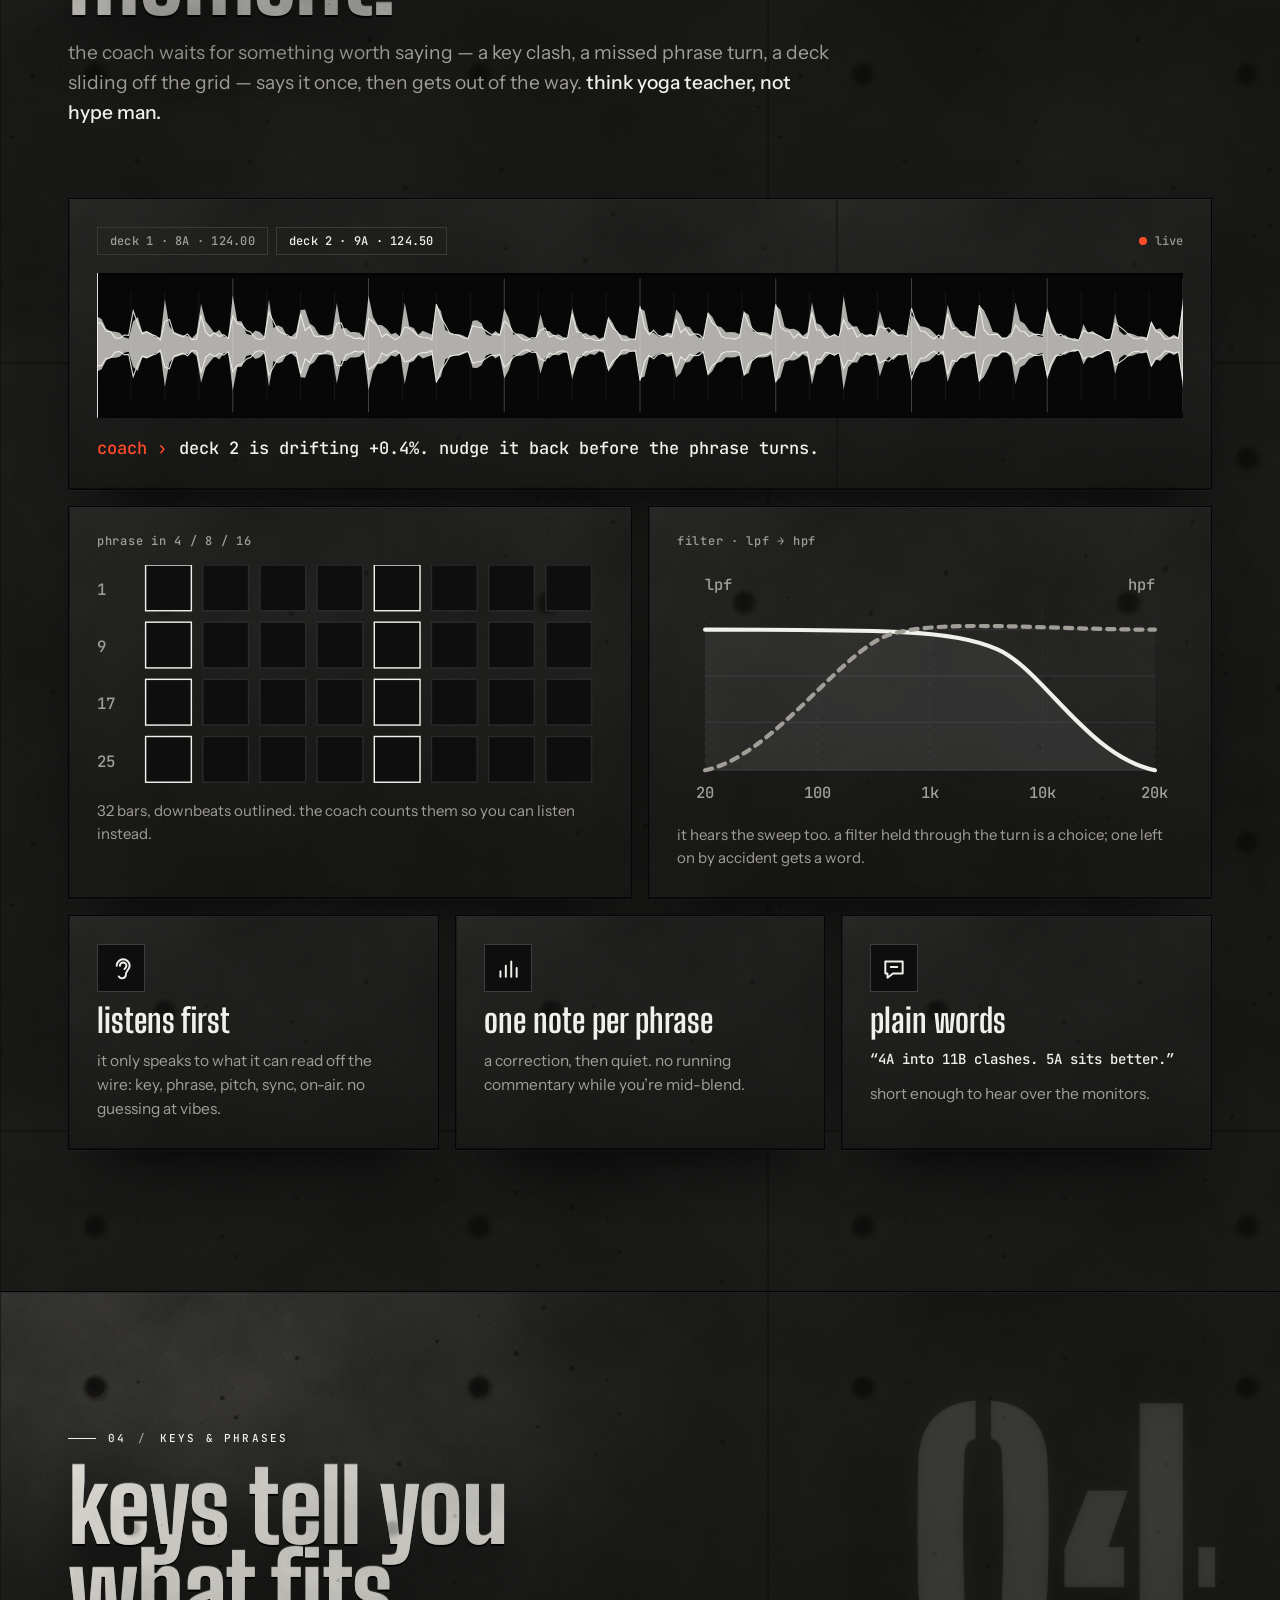
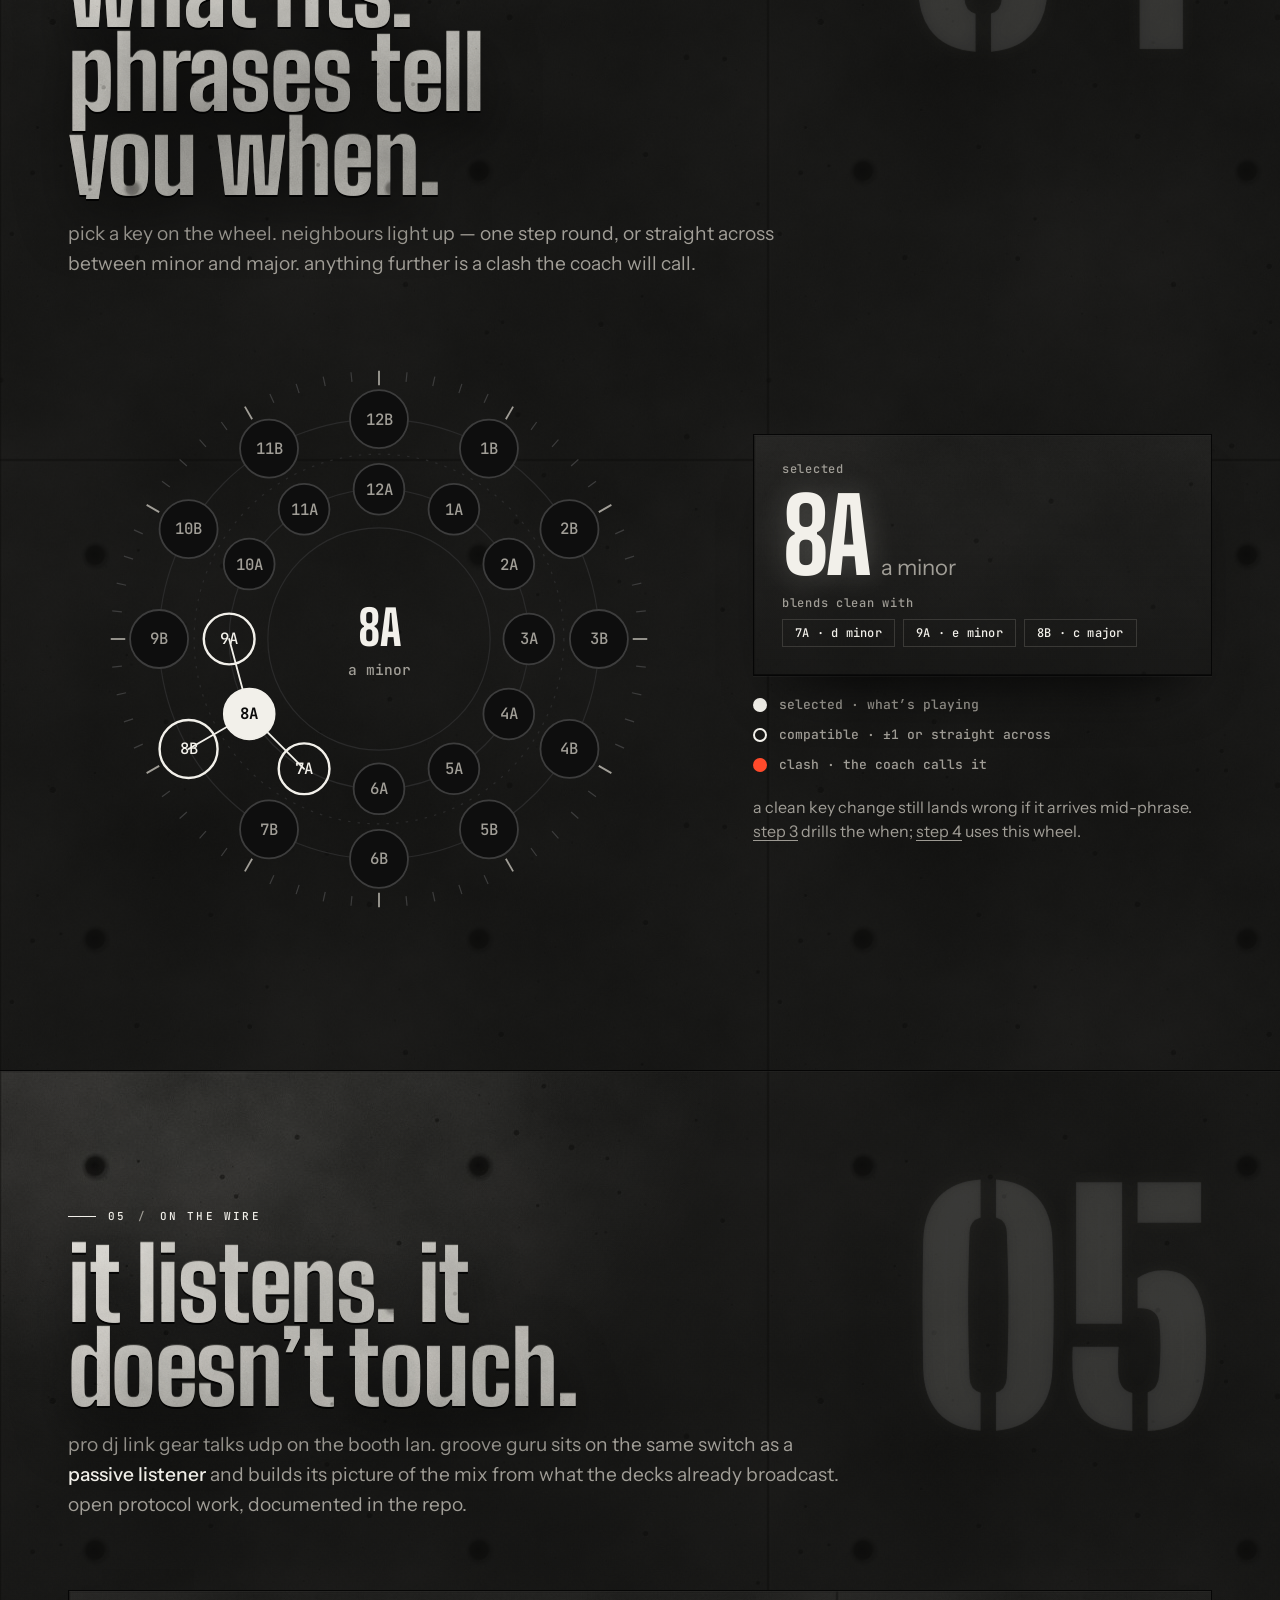
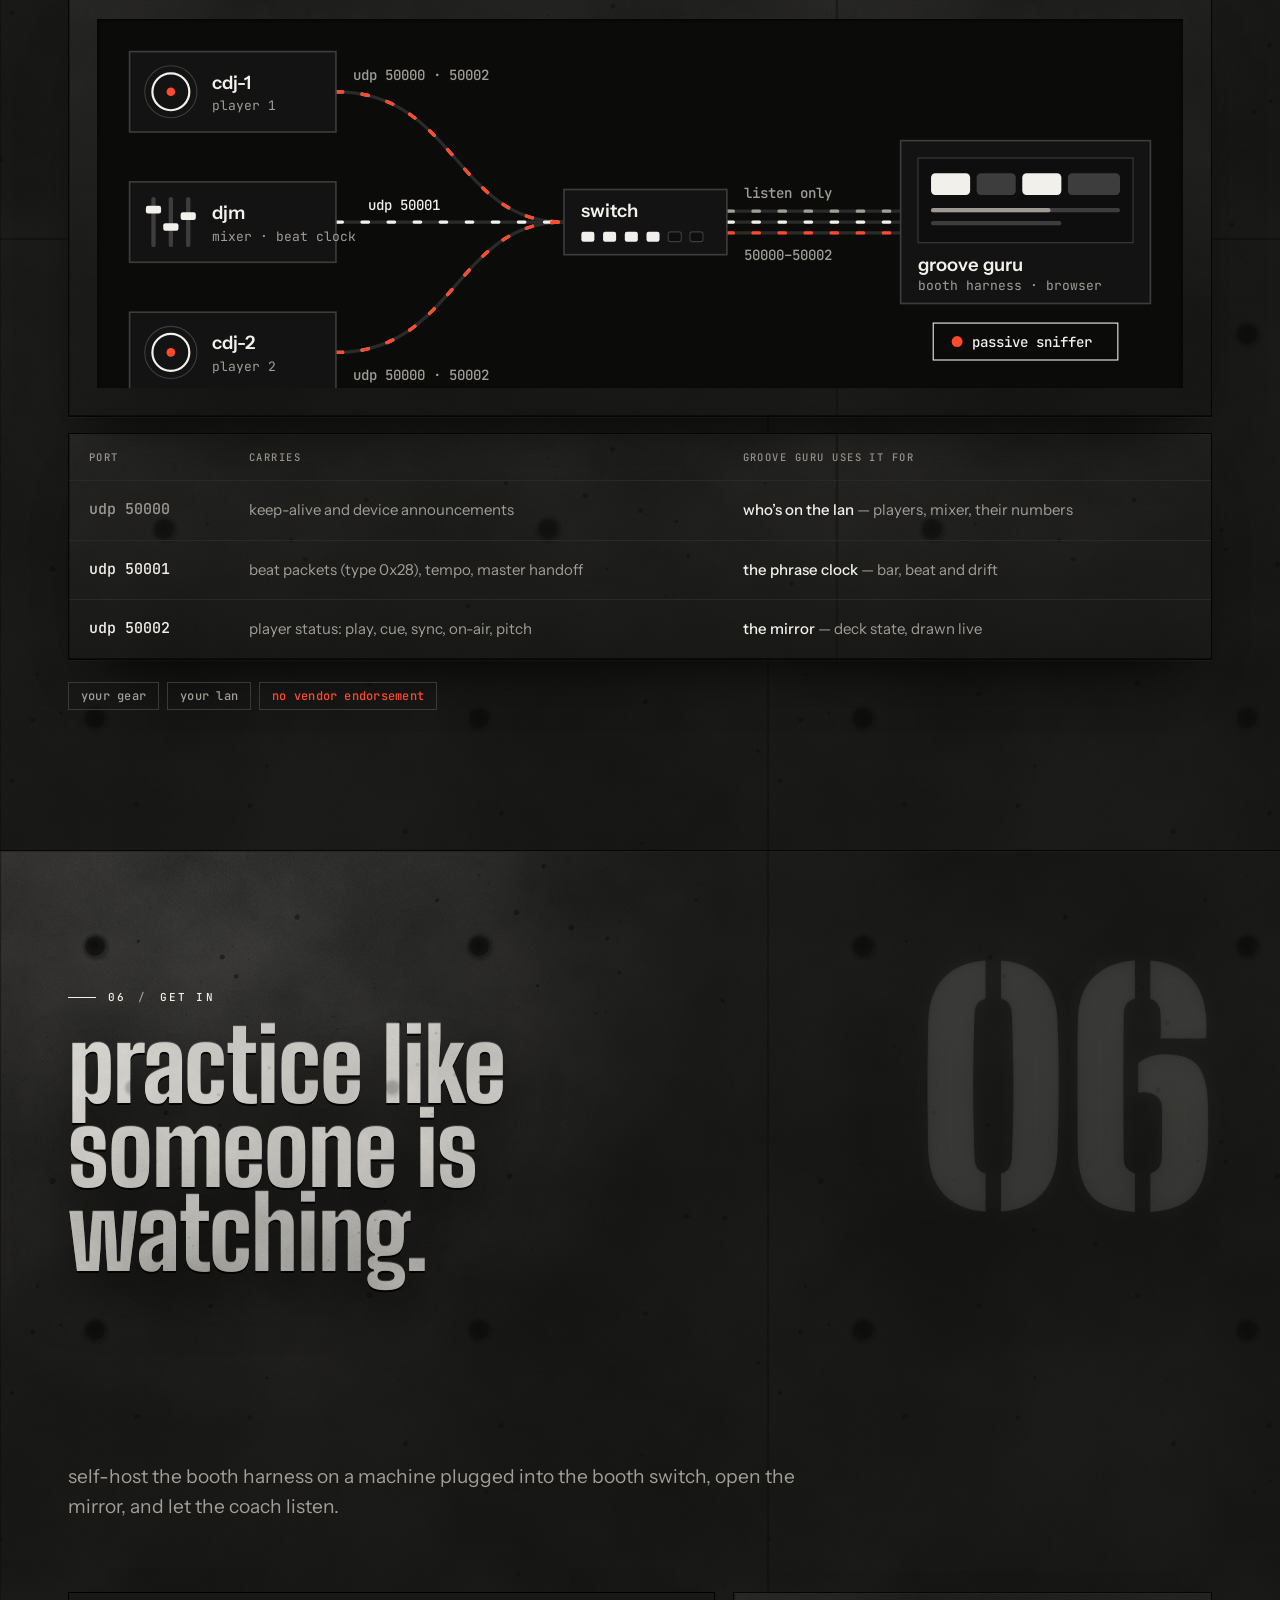
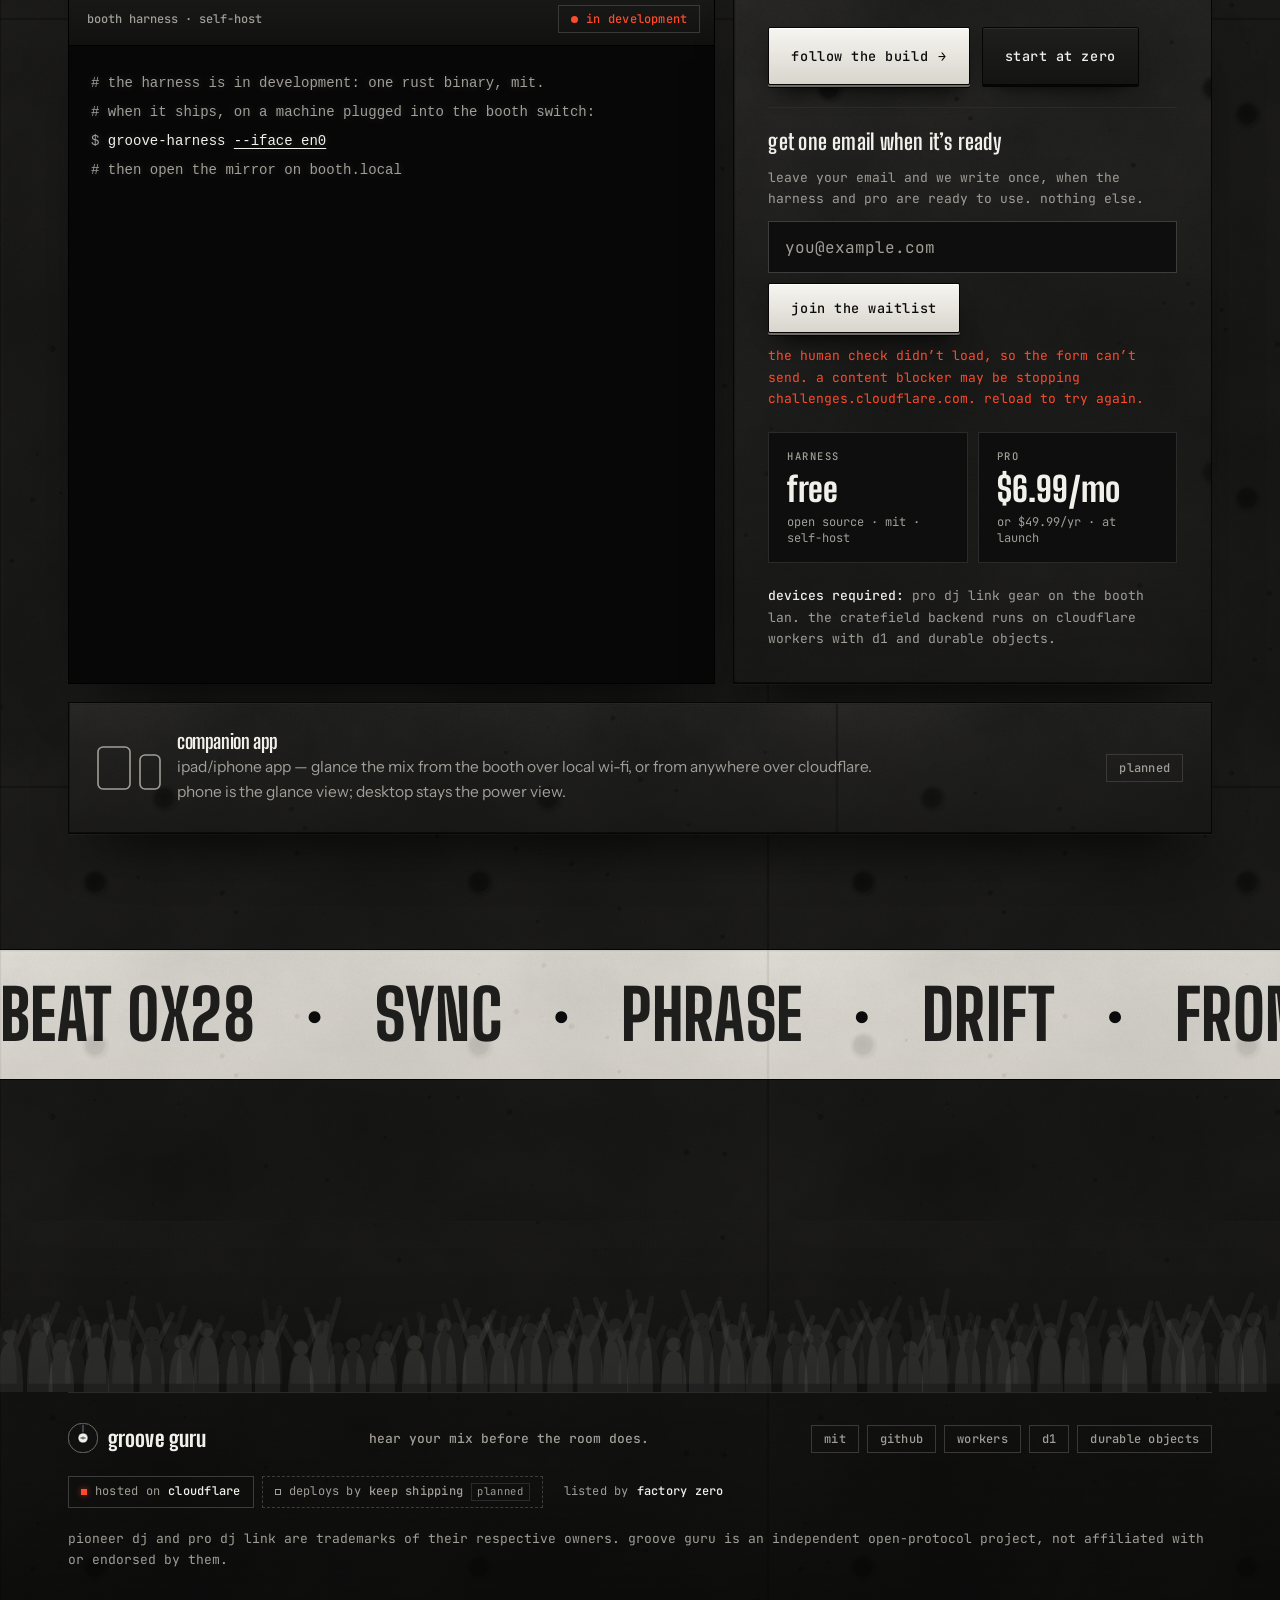
==== commit c268693e: "film: add the 49-second film and a watch the film button Adds the promo film (assets/films/groovegur" ====
--- a/index.html
+++ b/index.html
@@ -58,7 +58,7 @@
    <p class="hero__sub">bring your cdjs. learn the path. <span>mix like someone’s listening.</span></p>
    <div>
     <p class="lede">groove guru listens to your cdjs over <strong>pro dj link</strong>, mirrors the control surface in the browser, and speaks up when you drift — key, phrase, and timing — then gets out of the way. never dj’d? preview the hands-on path here; run it for real on your gear — four-on-the-floor to your first harmonic blend.</p>
-    <div class="actions"><a class="btn btn--primary" href="#step-1">start at zero <span class="arr">→</span></a><a class="btn btn--ghost" href="#install">install the harness</a></div>
+    <div class="actions"><a class="btn btn--primary" href="#step-1">start at zero <span class="arr">→</span></a><a class="btn btn--ghost" href="#install">install the harness</a><a class="btn btn--ghost" href="#film" data-play-film>watch the film · 49 s</a></div>
     <p class="fine"><span class="chip chip--amber"><span class="st"></span>devices required</span>pro dj link gear on the booth lan — not a browser toy.</p>
    </div>
   </div>
@@ -99,6 +99,24 @@
  </div>
 </section>
 
+<section class="section section--rule" id="film" aria-labelledby="film-title" style="--glow:rgba(242,240,234,0.07)">
+ <div class="wrap">
+  <header class="section__head" data-reveal>
+   <p class="eyebrow">the film <b>·</b> 49 seconds.</p>
+   <h2 class="h2 cast" id="film-title">a short look at the booth.</h2>
+   <p class="lead">groove guru listens to your cdjs over <strong>pro dj link</strong>, mirrors the control surface in the browser and coaches key, phrase and timing; <strong>the film shows previews, not the released harness.</strong></p>
+   <p><span class="chip chip--amber"><span class="st"></span>in development</span></p>
+  </header>
+  <figure class="film" data-reveal>
+   <video controls playsinline preload="none" poster="/assets/films/grooveguru-poster.jpg" width="1920" height="1080" aria-label="49-second film of groove guru, in development: previews of the browser mirror and coach drills, not the released harness.">
+    <source src="/assets/films/grooveguru-promo.mp4" type="video/mp4">
+    <p>your browser can’t play this video. <a href="/assets/films/grooveguru-promo.mp4" download>download the film (mp4)</a>.</p>
+   </video>
+   <figcaption>previews of software in development. not affiliated with pioneer dj / alphatheta. voice: minimax. music: “deep house” by arulo, mixkit.</figcaption>
+  </figure>
+ </div>
+</section>
+
 <section class="section section--rule" id="floor" aria-labelledby="floor-title" style="--glow:rgba(157,154,147,0.081)">
  <span id="how-it-works"></span>
  <div class="wrap">
@@ -260,11 +278,16 @@
      <form class="wl__form" novalidate aria-label="Groove Guru waitlist" data-wl hidden>
       <label class="sr-only" for="wl-email">email</label>
       <input class="wl__in" id="wl-email" name="email" type="email" inputmode="email" autocomplete="email" placeholder="you@example.com" required aria-describedby="wl-err">
-      <button class="btn btn--primary wl__go" type="submit"><span data-wl-label>join the waitlist</span></button>
+      <button class="btn btn--primary wl__go" type="submit"><span class="wl__spin" aria-hidden="true"></span><span data-wl-label>join the waitlist</span></button>
      </form>
      <div class="wl__human" role="group" aria-label="human check" hidden data-wl-captcha></div>
      <p class="wl__err fine" id="wl-err" role="alert" hidden data-wl-err></p>
-     <p class="wl__done fine" role="status" hidden data-wl-done><strong>check your inbox.</strong> we sent a confirmation link to <span data-wl-email></span>. open it to hold your place.</p>
+     <div class="wl__done" role="status" aria-live="polite" tabindex="-1" hidden data-wl-done>
+      <p class="wl__done-h">check your inbox</p>
+      <p>we sent a confirmation link to <strong data-wl-email></strong>. click it to hold your place on the groove guru waitlist.</p>
+      <p class="fine">it can take a minute — check spam or promotions if it isn’t there. already confirmed before? then you’re already on the list; nothing more to do.</p>
+      <p class="fine"><button class="wl__again" type="button" data-wl-again>use a different email</button></p>
+     </div>
      <noscript><p class="fine">the waitlist needs javascript for its human check. turn it on and reload, or follow the build on github.</p></noscript>
     </div>
     <dl class="plans">
--- a/assets/groove.css
+++ b/assets/groove.css
@@ -734,3 +734,19 @@
 .wl__human{min-height:65px}
 .wl__err{color:var(--amber)}
 .wl__err a,.wl__done a{color:var(--ink)}
+.wl__spin{display:none;width:12px;height:12px;margin-right:8px;border:2px solid currentColor;border-right-color:transparent;border-radius:50%;animation:wl-spin .7s linear infinite}
+.wl__go[aria-busy=true] .wl__spin{display:inline-block}
+@keyframes wl-spin{to{transform:rotate(360deg)}}
+@media (prefers-reduced-motion:reduce){.wl__go[aria-busy=true] .wl__spin{display:none}}
+.wl__done{display:grid;gap:8px;padding:18px 20px;border:1px solid var(--line2);border-left:3px solid var(--ink);background:var(--s1);overflow-wrap:anywhere}
+.wl__done:focus{outline:none}
+.wl__done:focus-visible{outline:2px solid var(--lime);outline-offset:2px}
+.wl__done p{margin:0;color:var(--ink)}
+.wl__done .fine{color:var(--mut)}
+.wl__done-h{font:700 20px/1.1 var(--d);letter-spacing:.01em}
+.wl__done strong{font-family:var(--m);font-weight:500}
+.wl__again{padding:0;border:0;background:none;color:var(--ink);font:inherit;text-decoration:underline;text-underline-offset:3px;cursor:pointer}
+/* the film: square corners and a hairline frame, like the other panels */
+.film{margin:0}
+.film video{display:block;width:100%;height:auto;aspect-ratio:16/9;background:#000;border:1px solid var(--line2);border-radius:0}
+.film figcaption{margin-top:14px;font:400 13px/1.65 var(--m);color:var(--mut)}
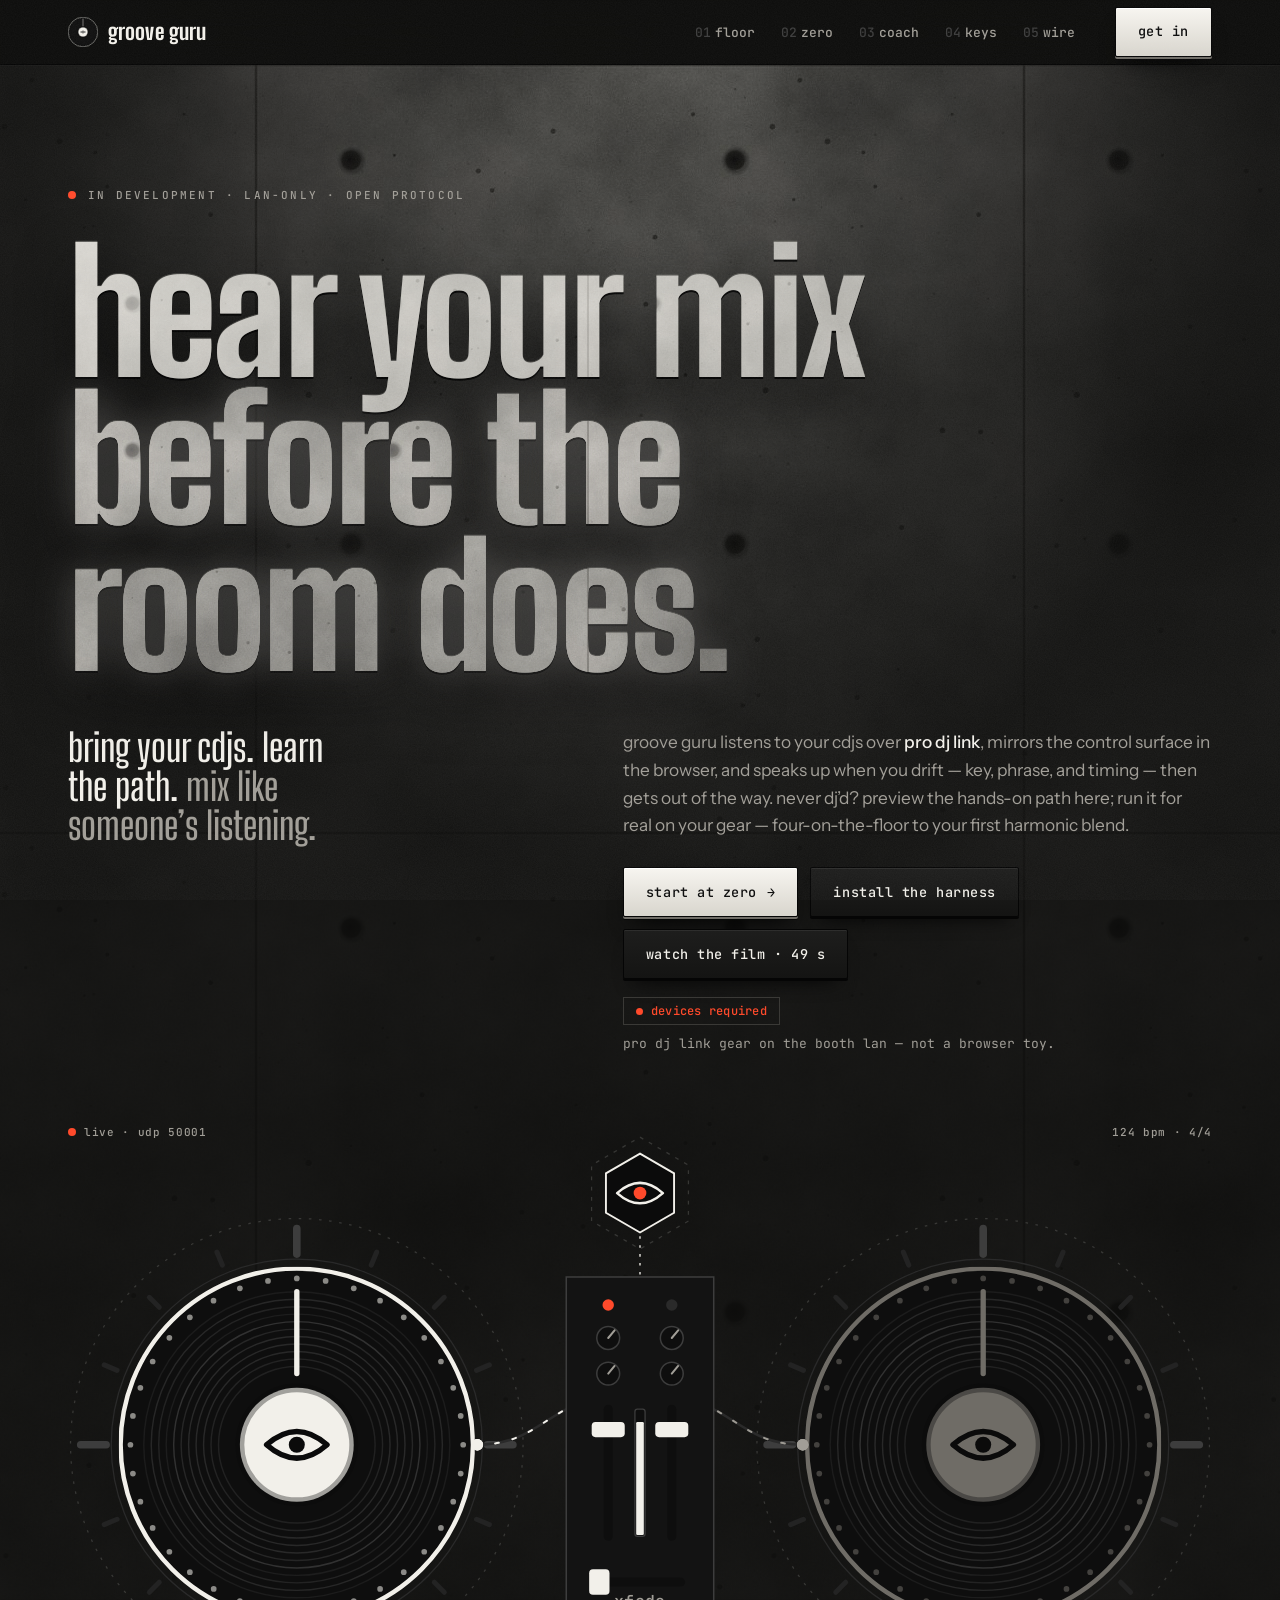
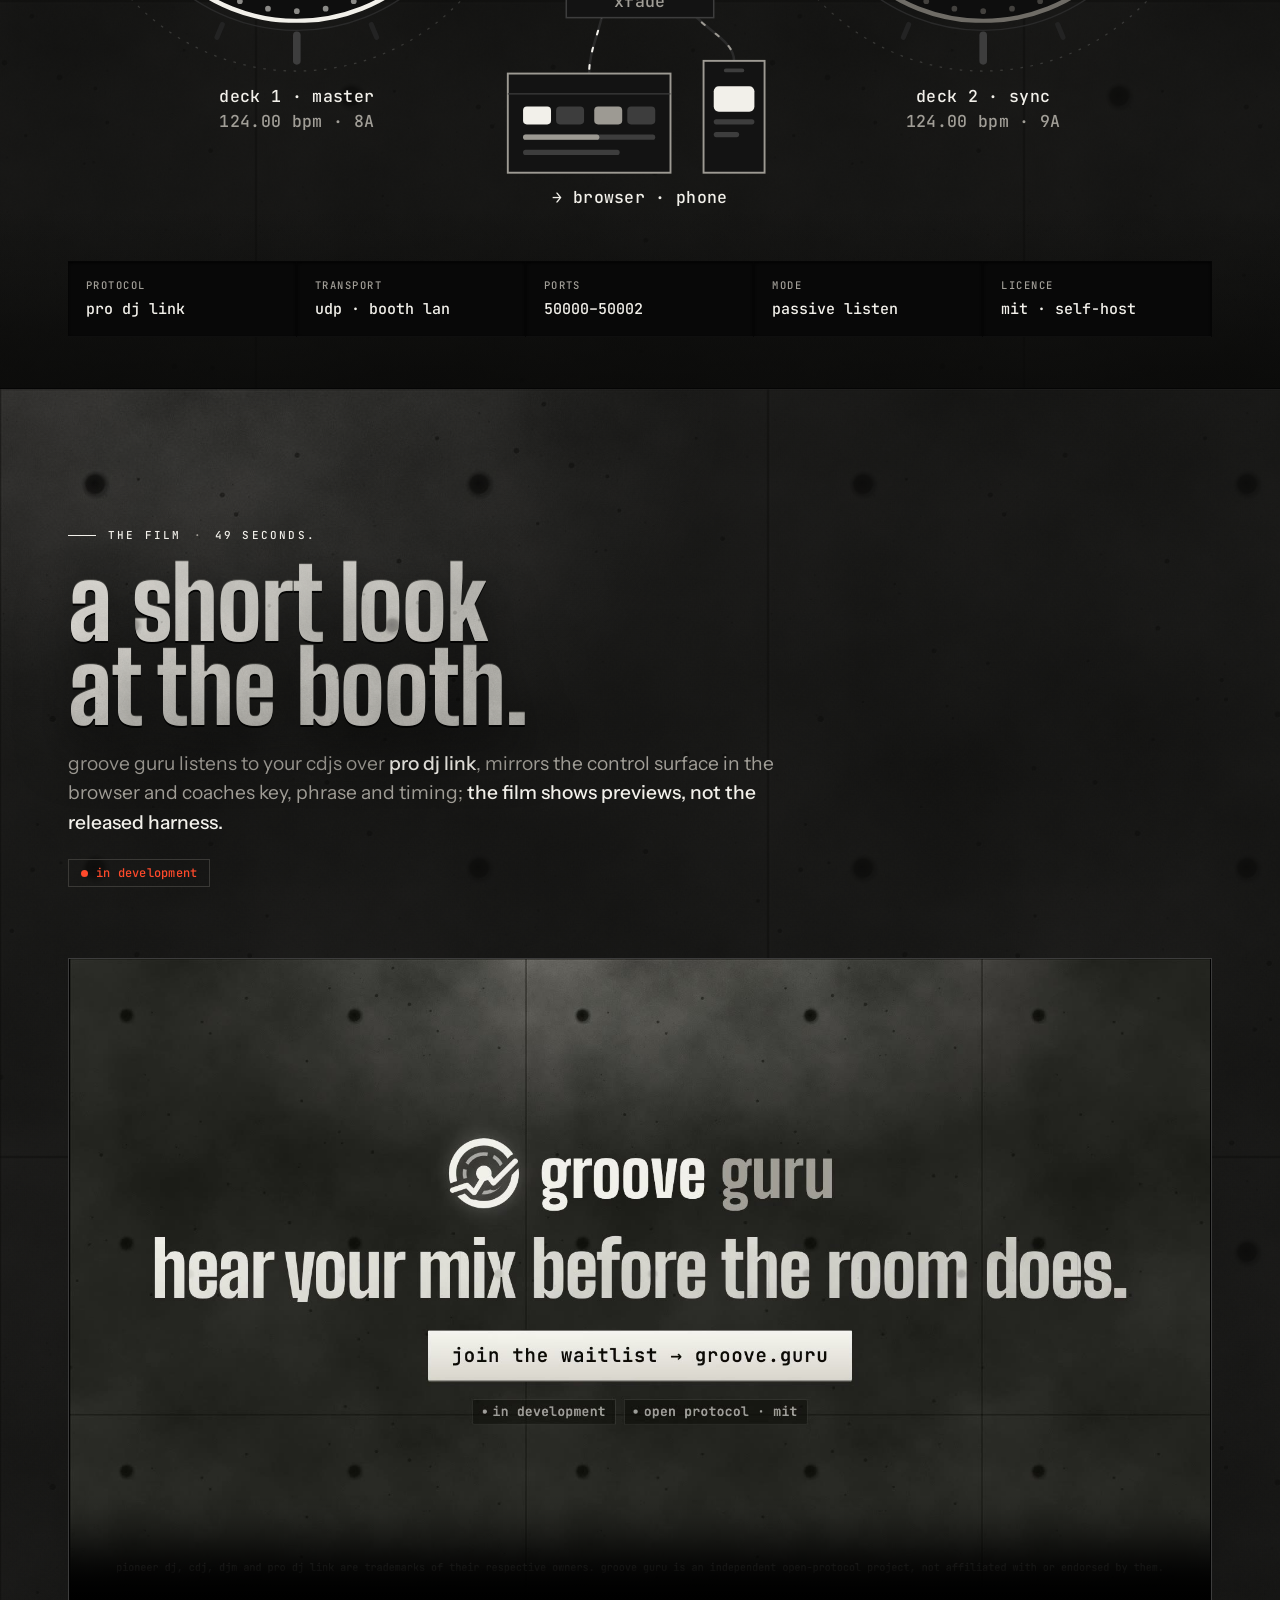
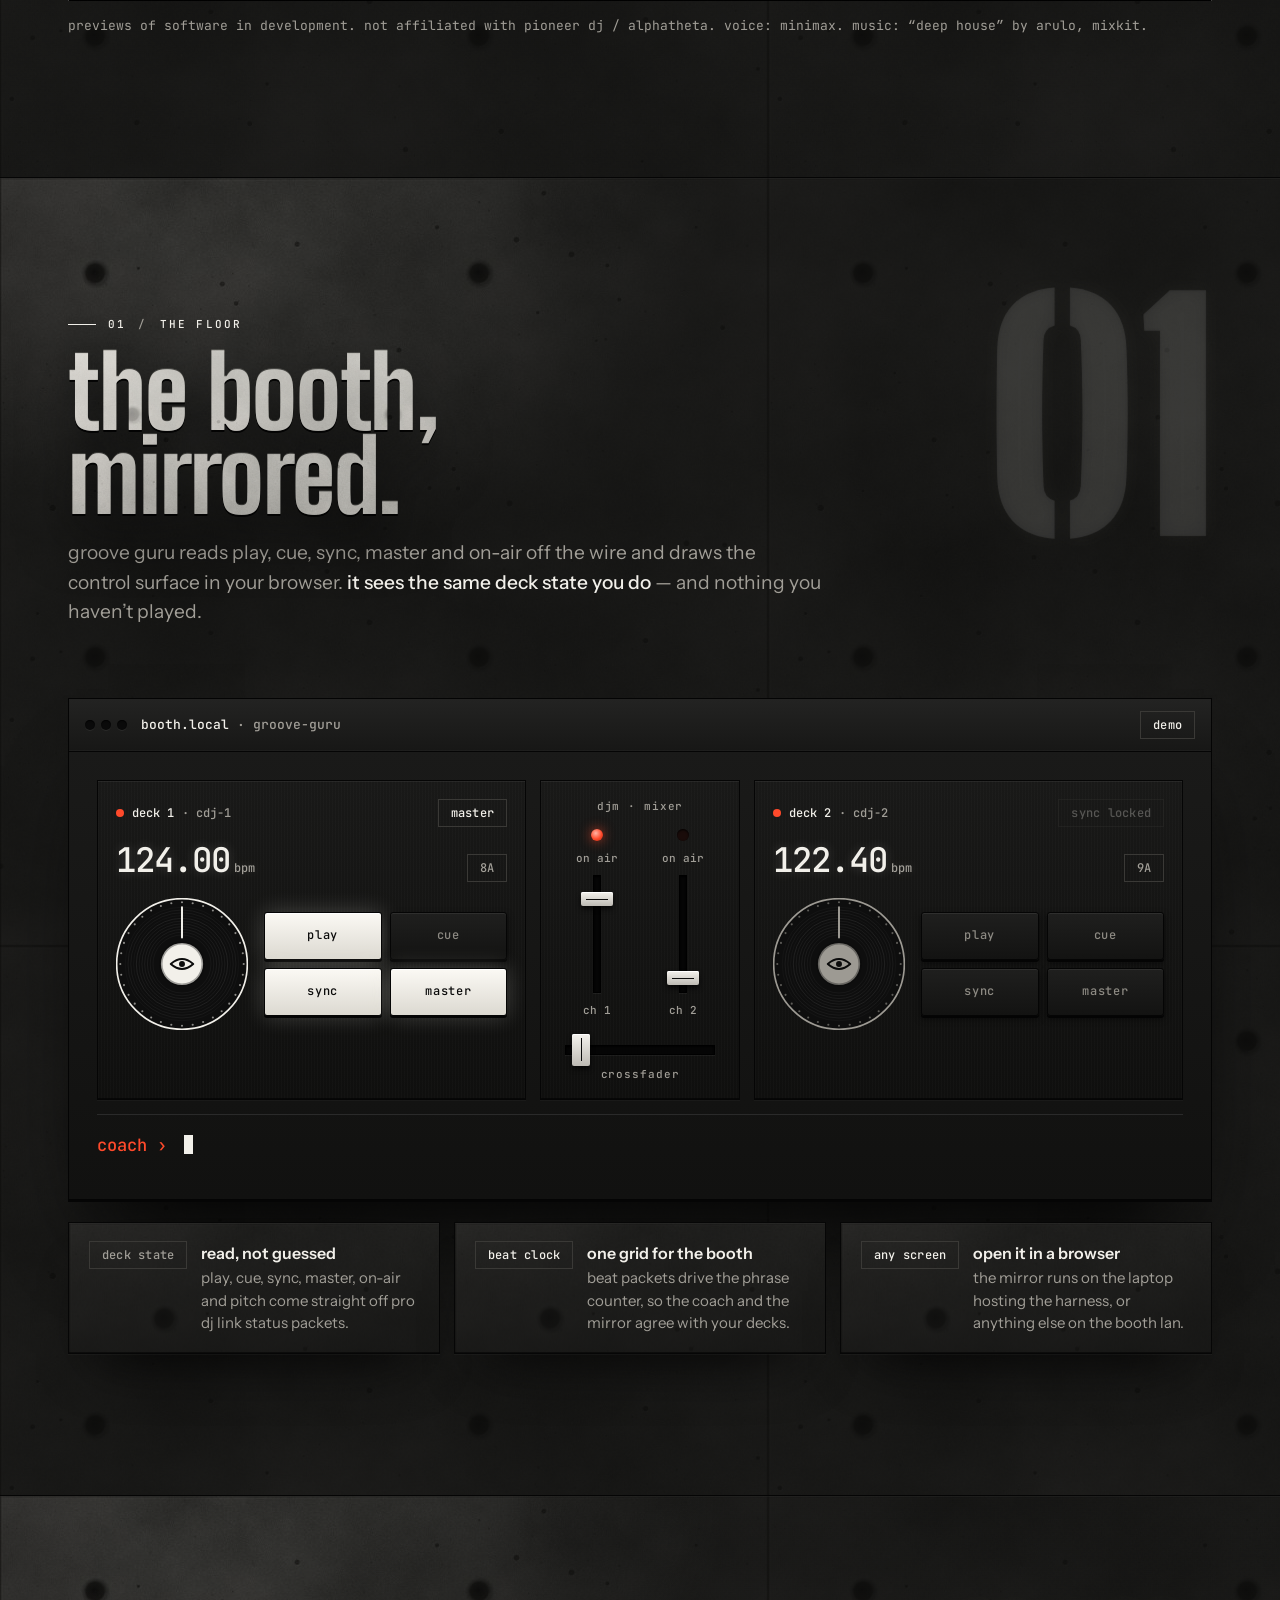
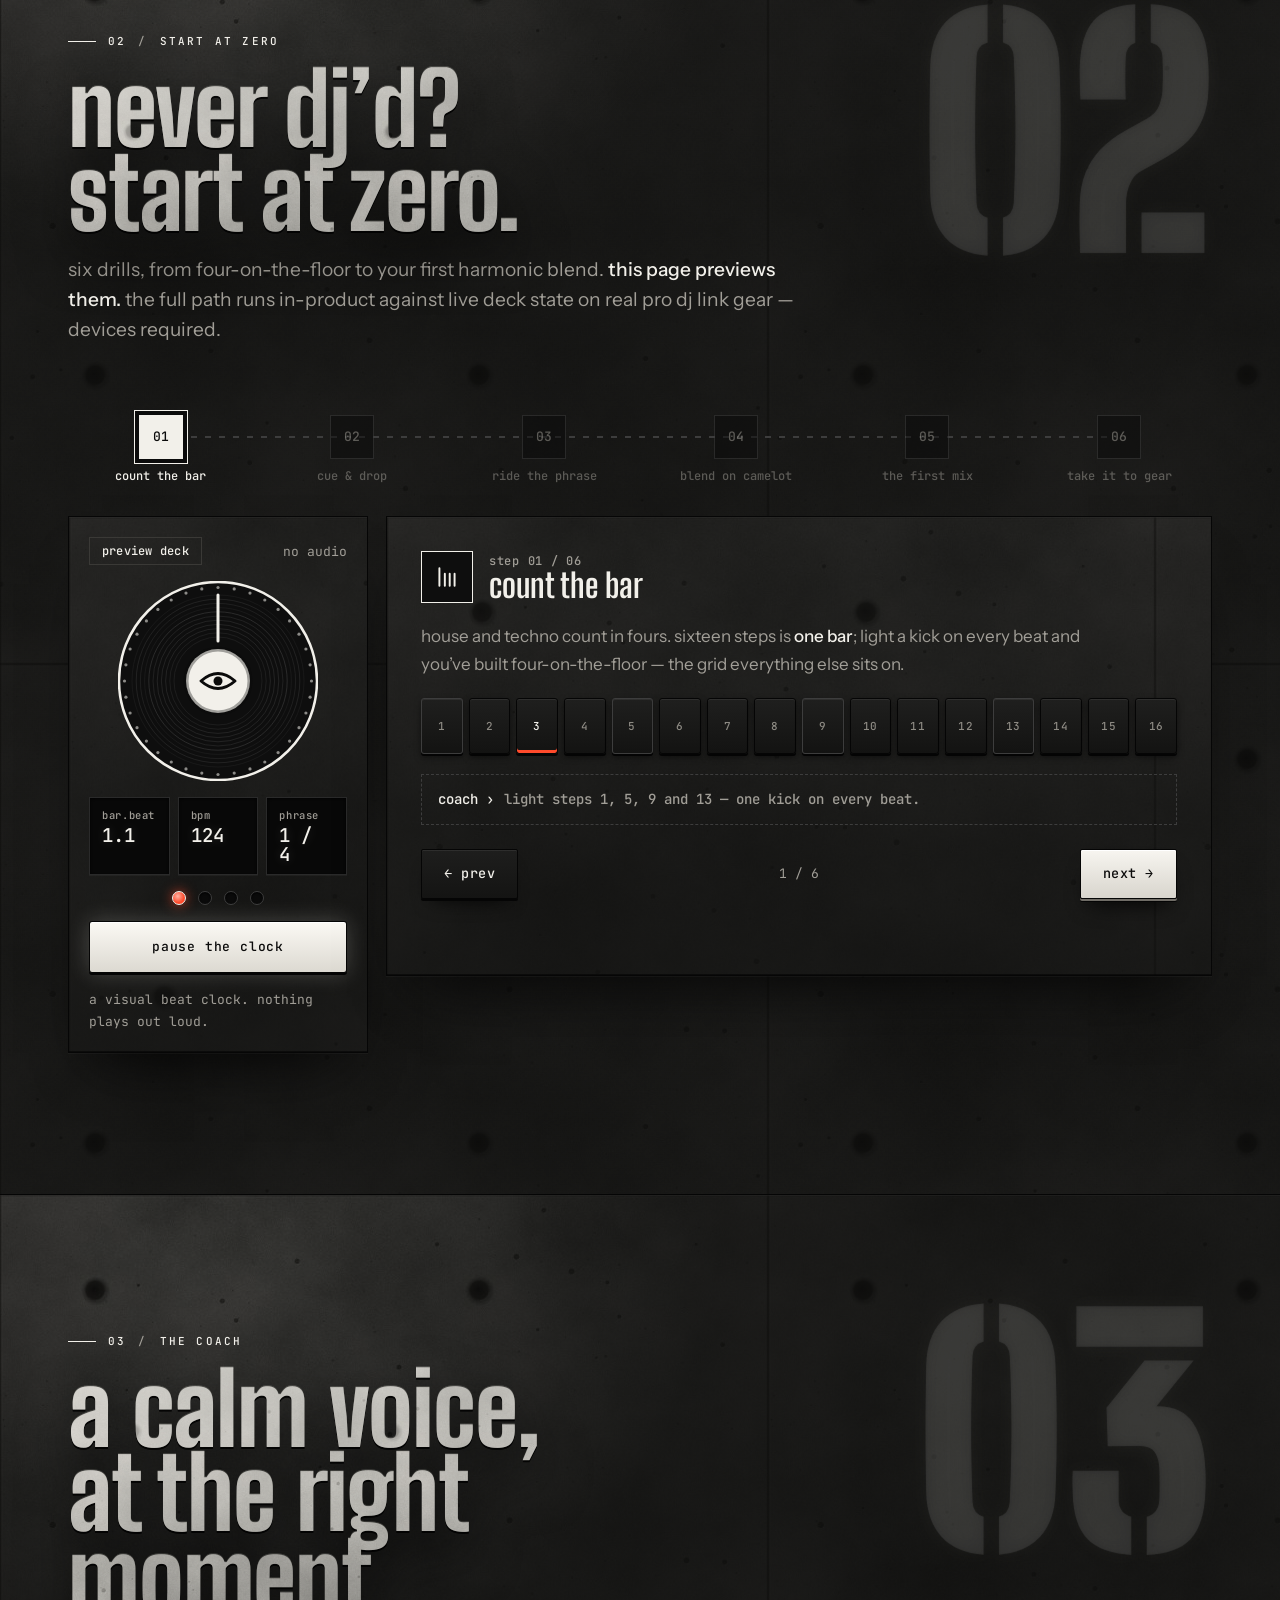
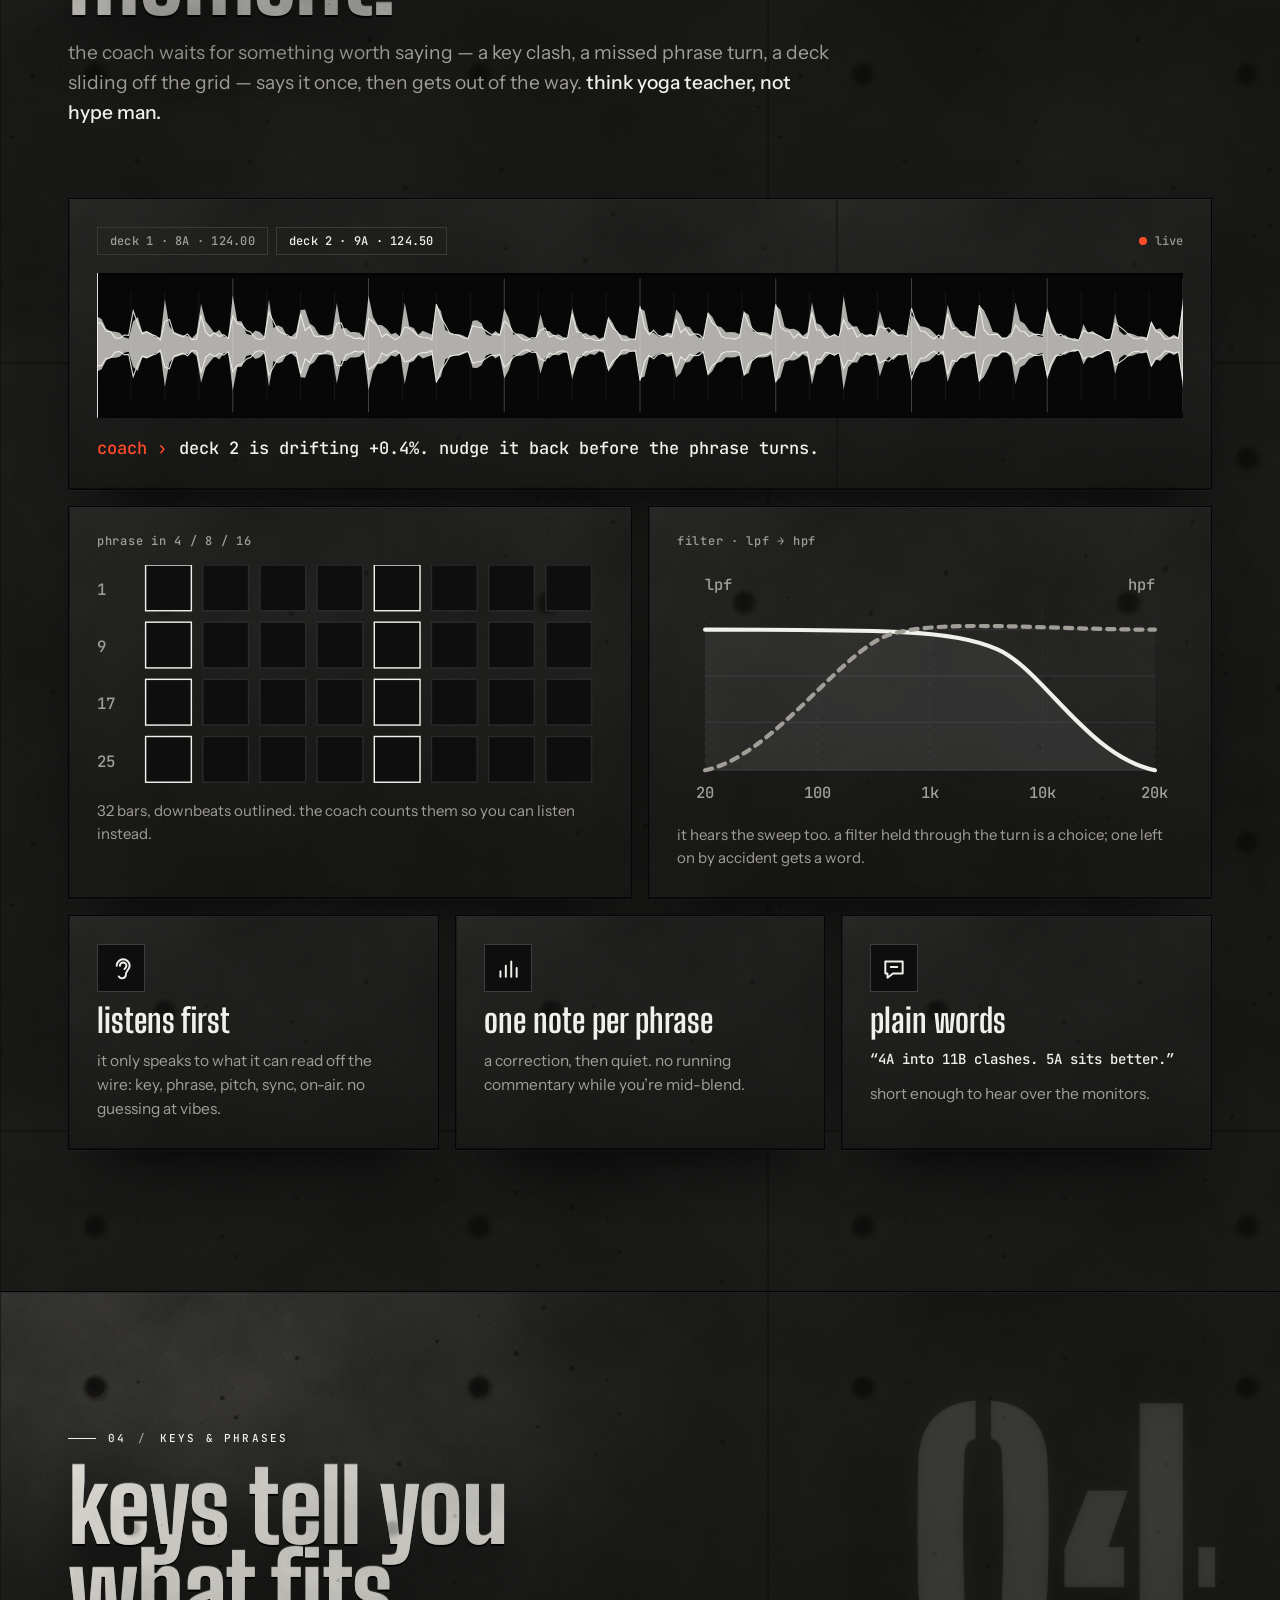
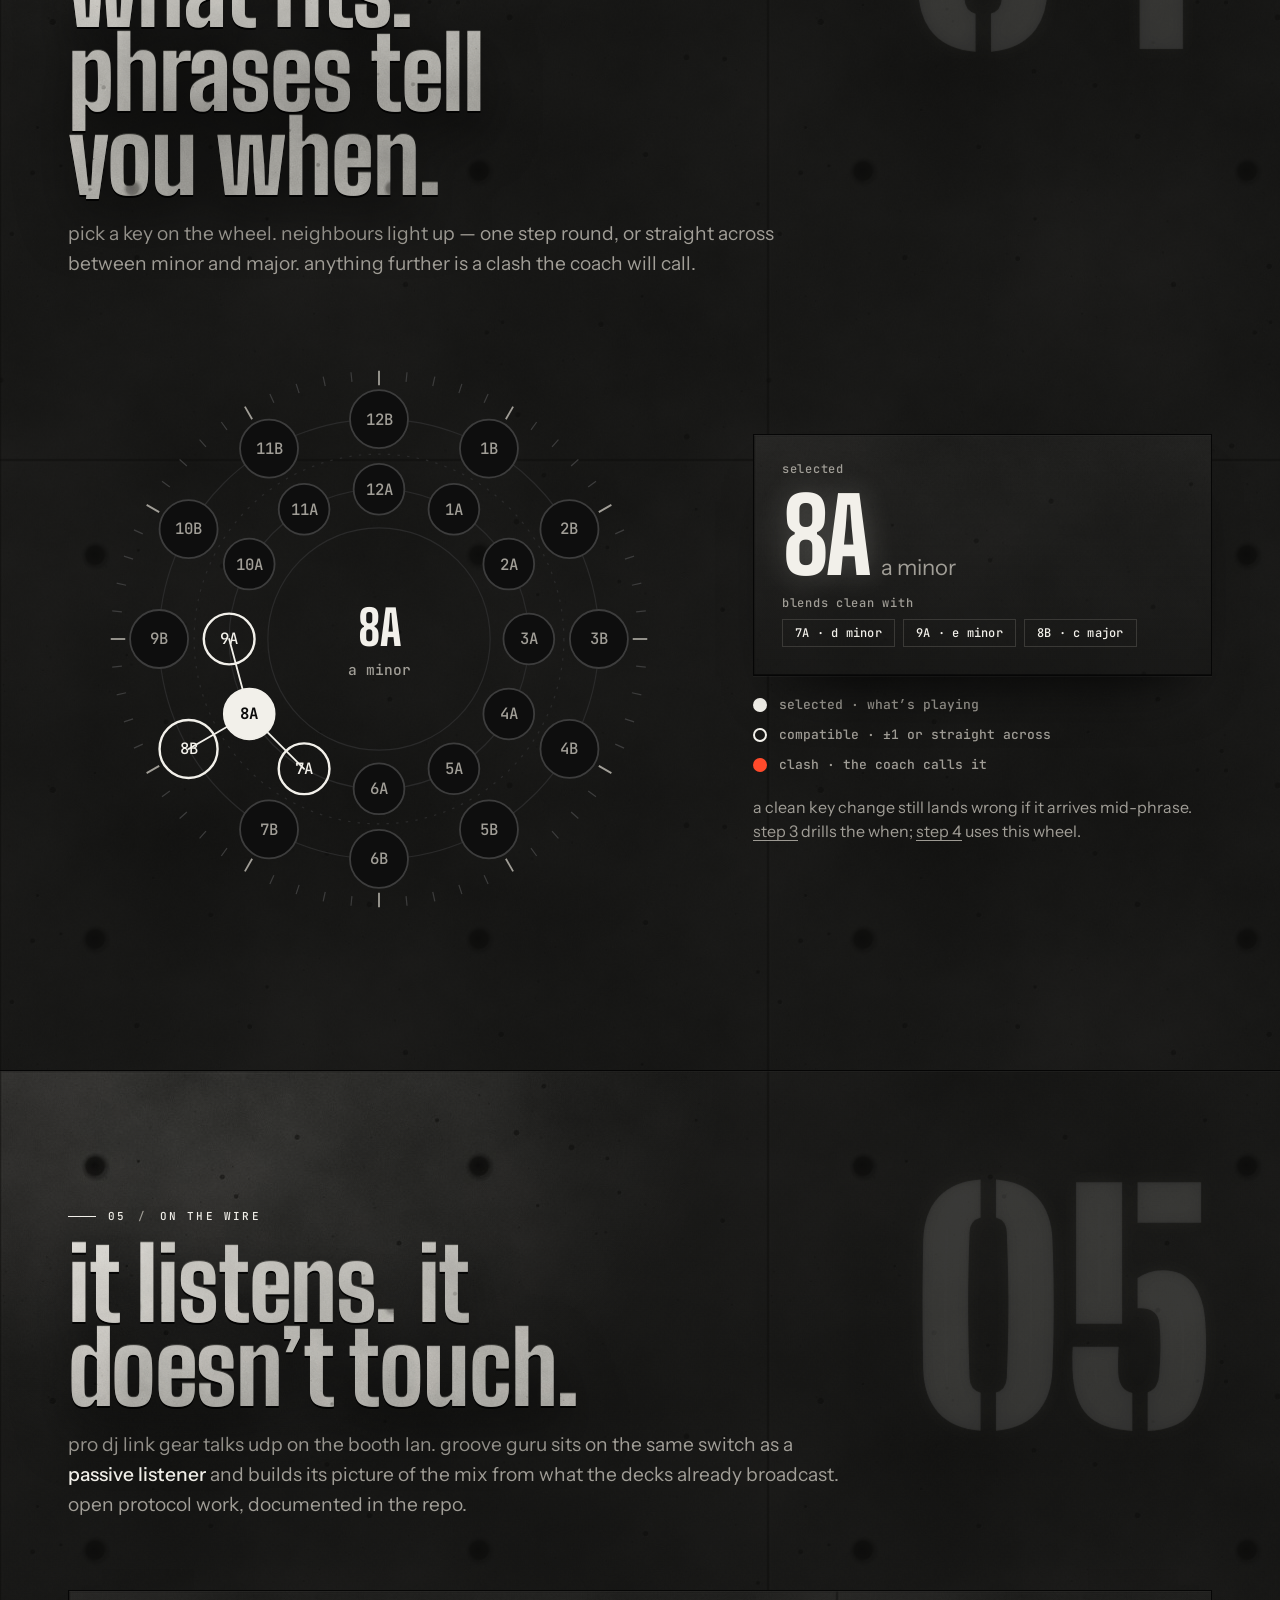
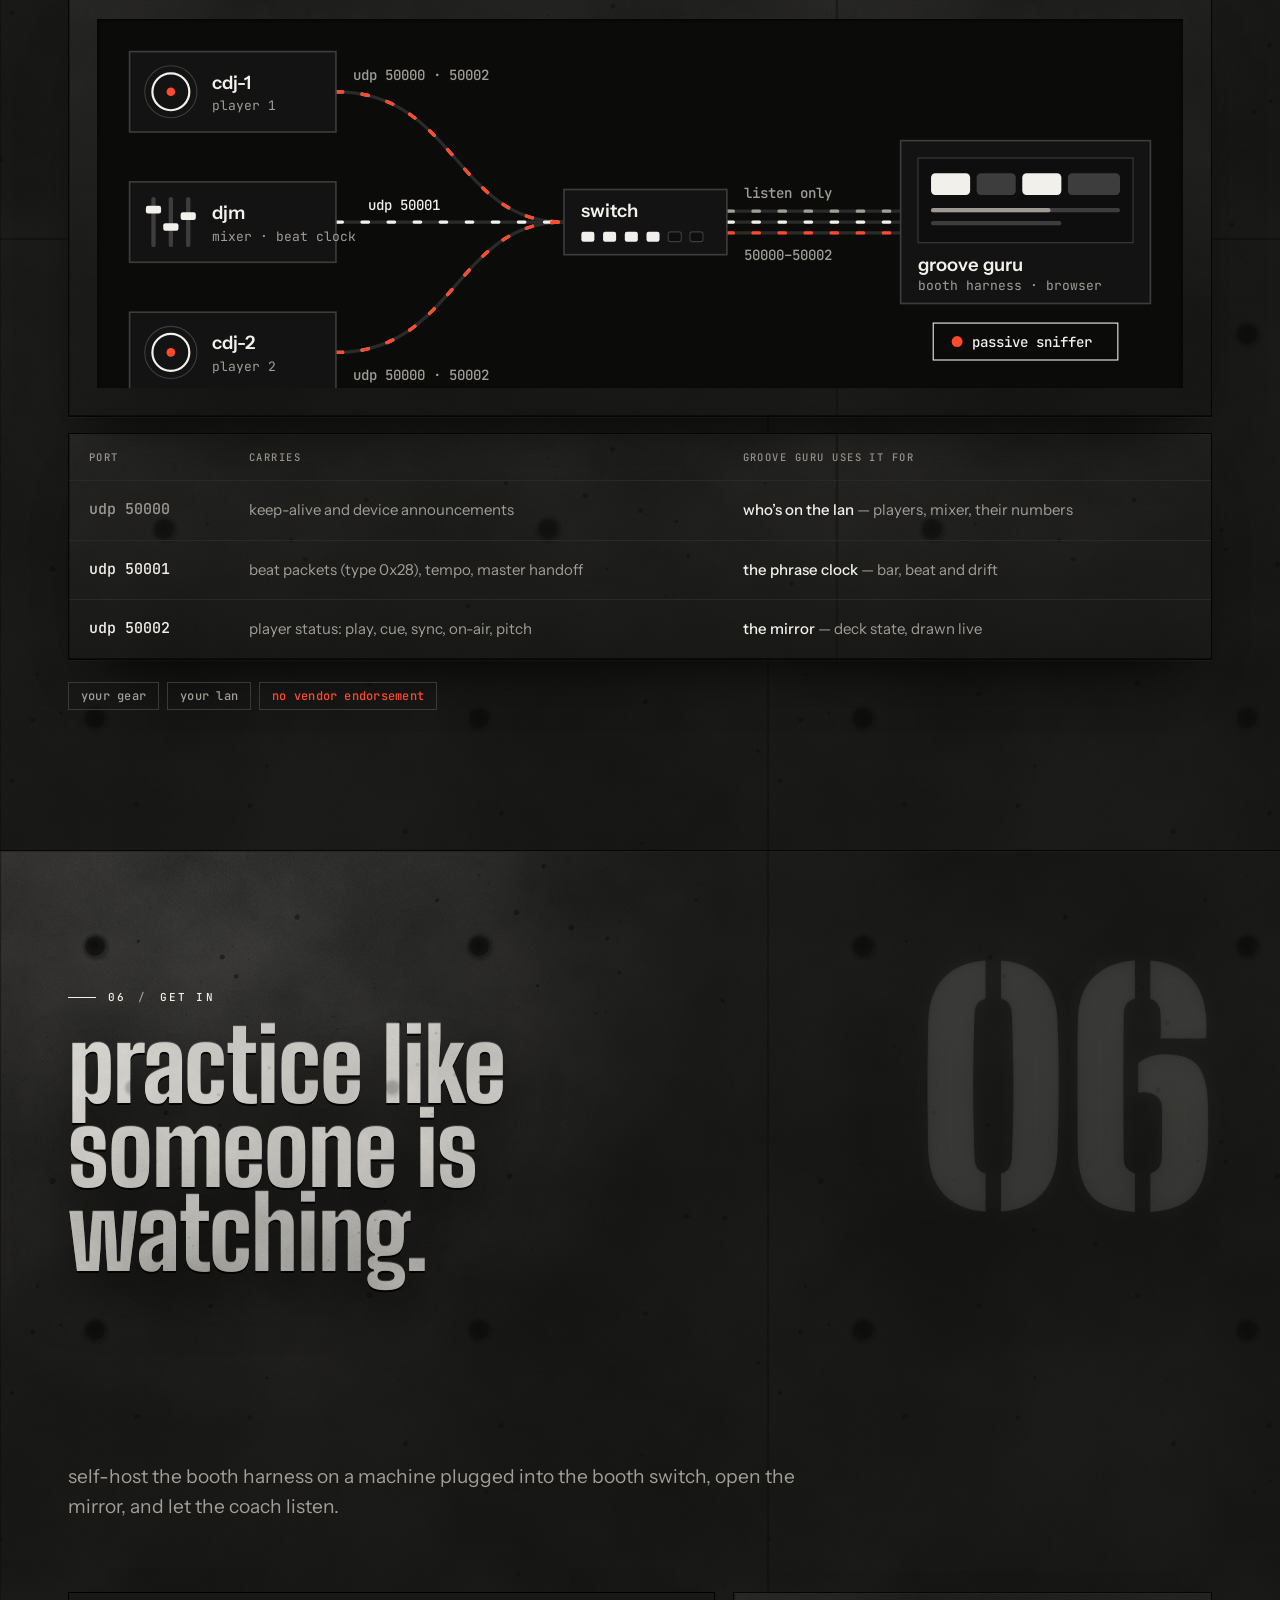
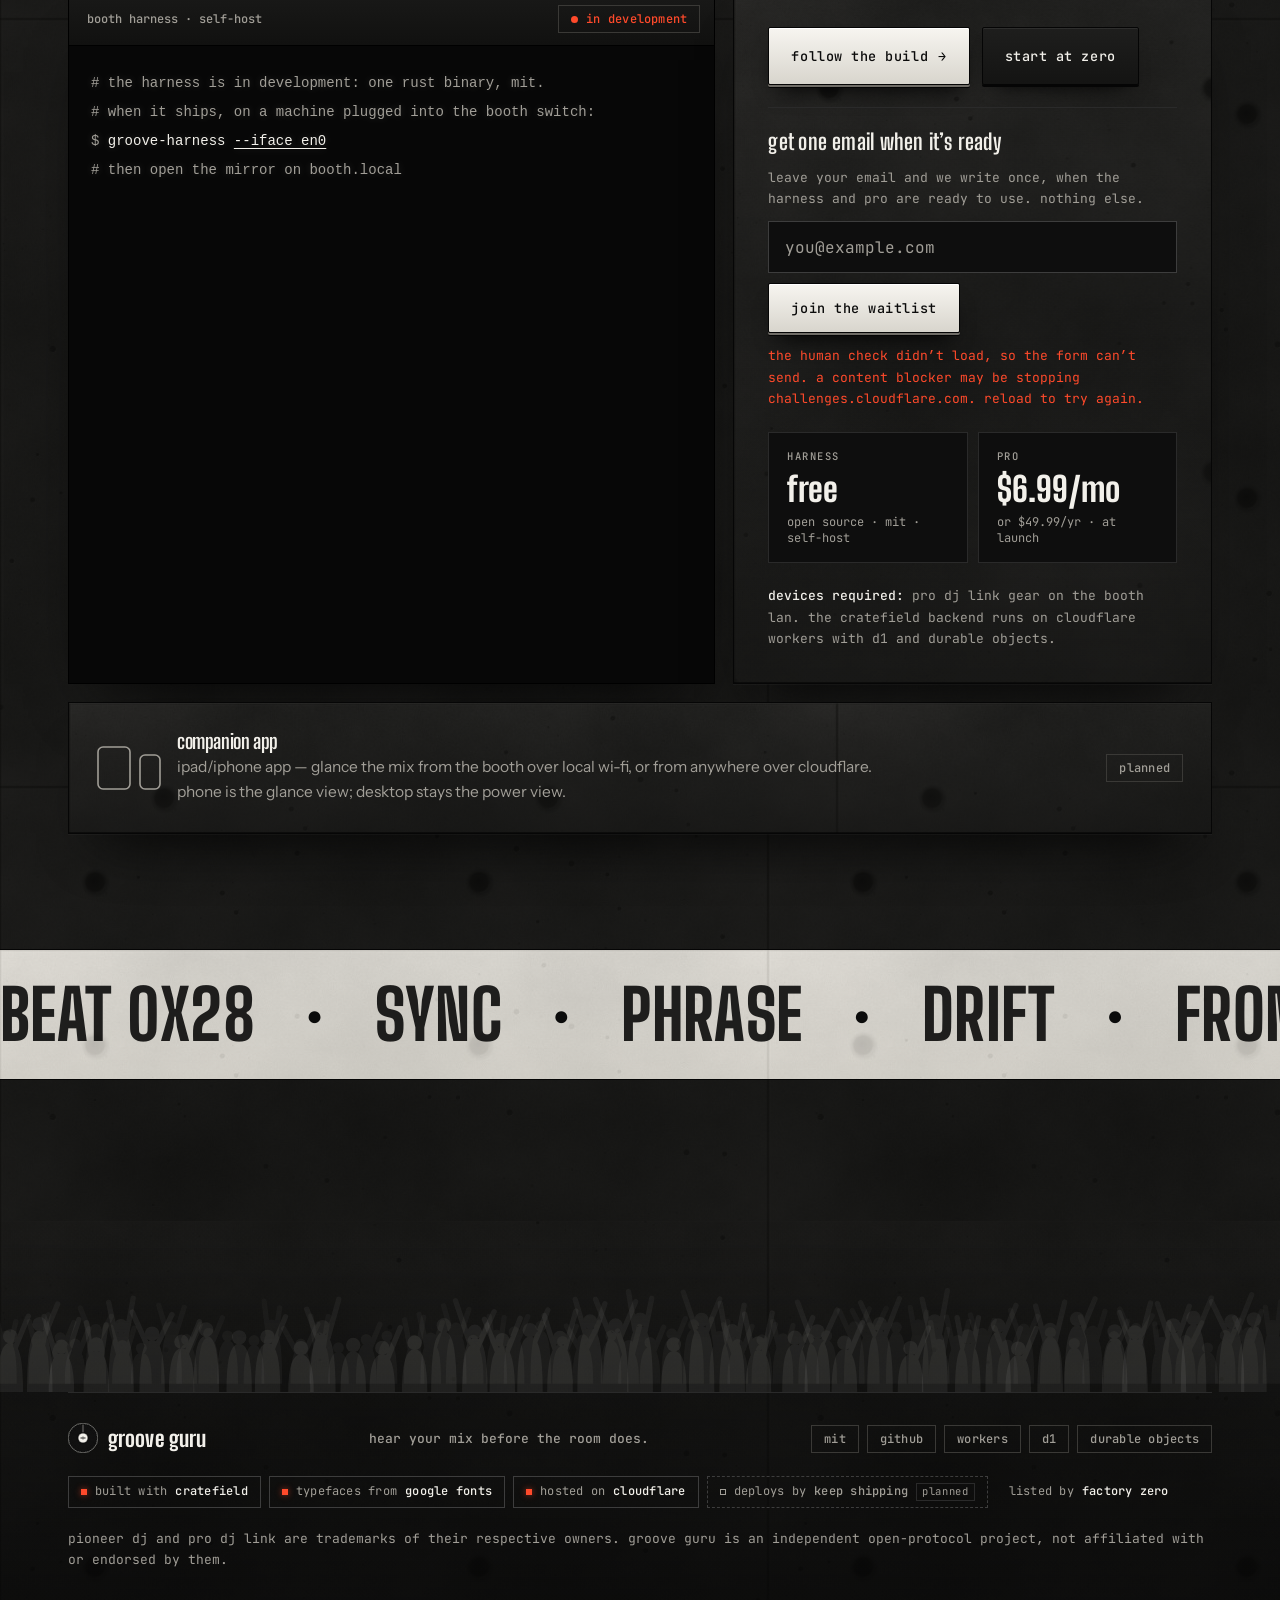
==== commit 24078378: "Factory Zero components: bring up to date Colonizer session 577083fa  Co-Authored-By: Colonizer Sett" ====
--- a/index.html
+++ b/index.html
@@ -317,6 +317,8 @@
   </div>
   <!-- built-with:start -->
   <ul class="built-with" aria-label="Built with">
+    <li class="bw"><span class="bw__role">Built with</span> <a class="bw__name" href="https://cratefield.com/">Cratefield</a></li>
+    <li class="bw"><span class="bw__role">Typefaces from</span> <a class="bw__name" href="https://fonts.google.com">Google Fonts</a></li>
     <li class="bw"><span class="bw__role">Hosted on</span> <a class="bw__name" href="https://www.cloudflare.com">Cloudflare</a></li>
     <li class="bw bw--planned"><span class="bw__role">Deploys by</span> <a class="bw__name" href="https://keepshipping.run/">Keep Shipping</a> <span class="bw__tag"><span class="bw__paren">(</span>planned<span class="bw__paren">)</span></span></li>
     <li class="bw bw--source"><span class="bw__role">Listed by</span> <a class="bw__name" href="https://factory0.ventures/ventures/groove-guru/">Factory Zero</a></li>
